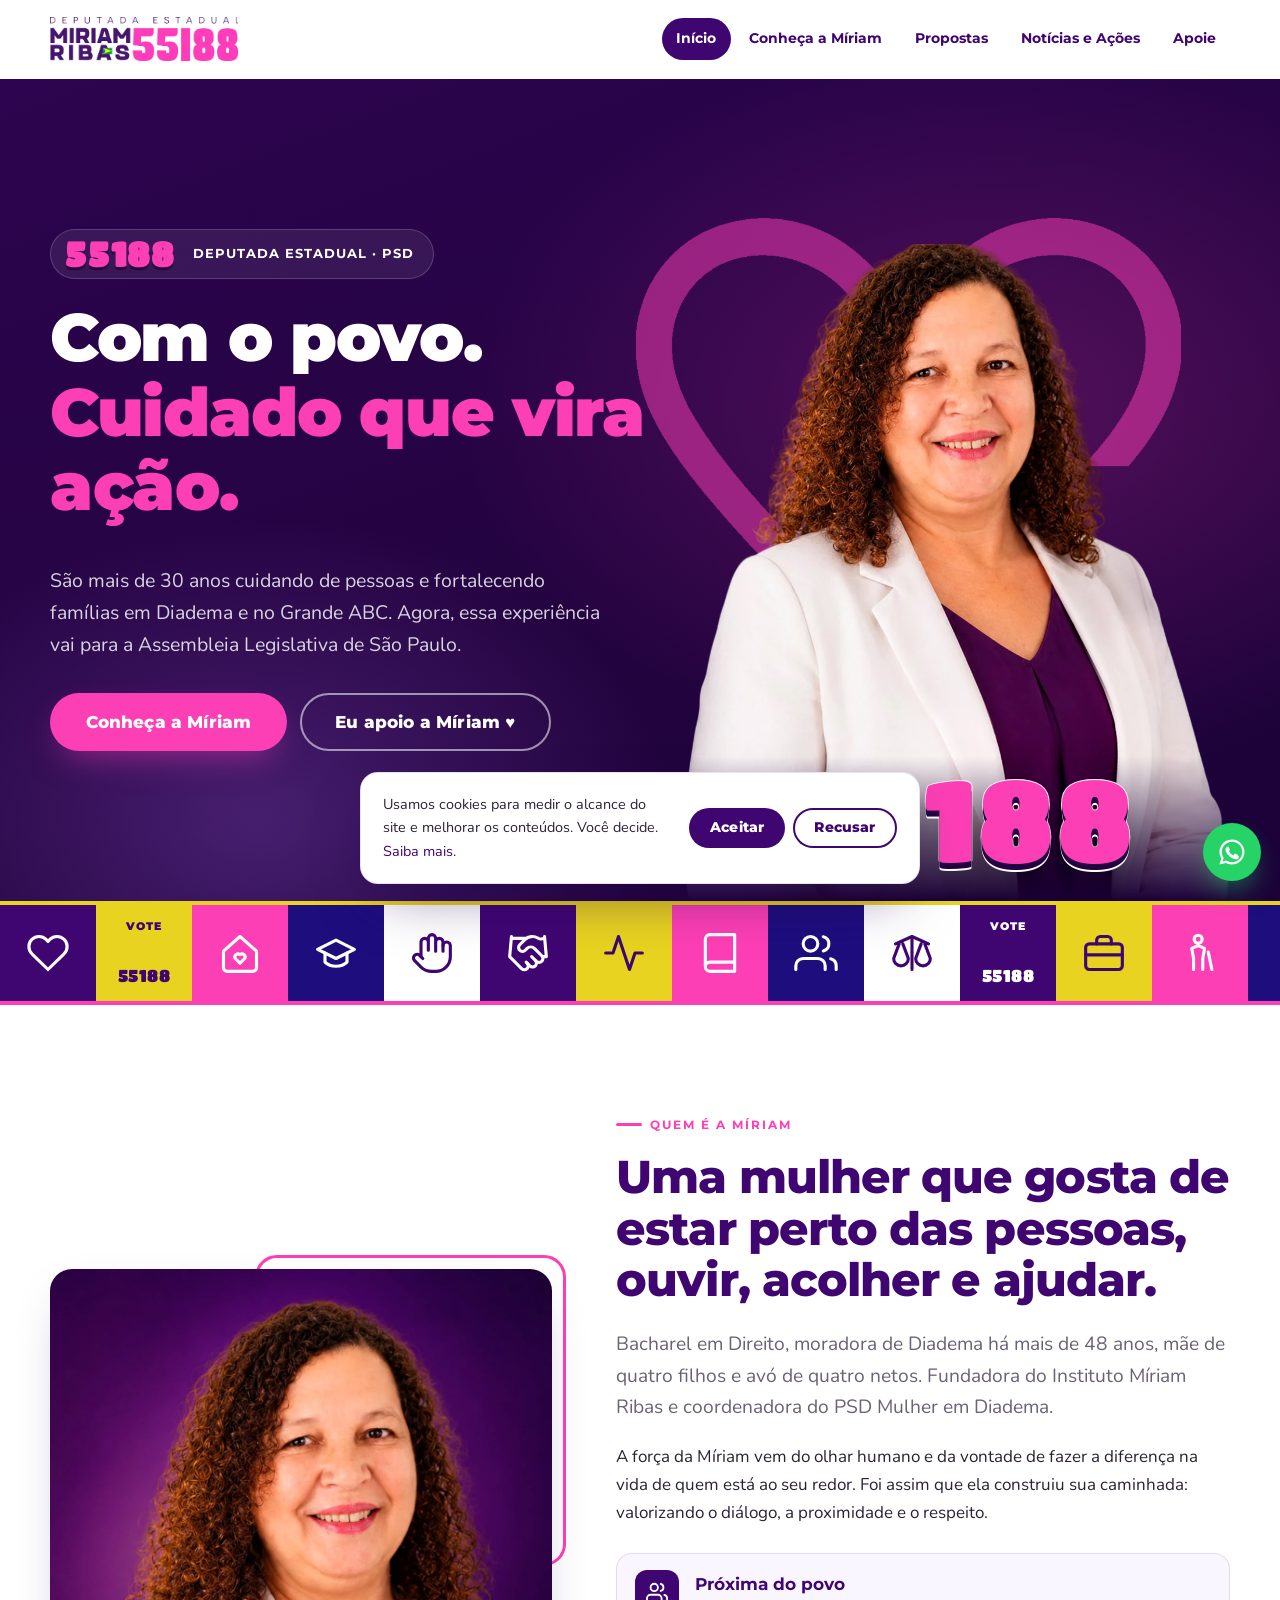
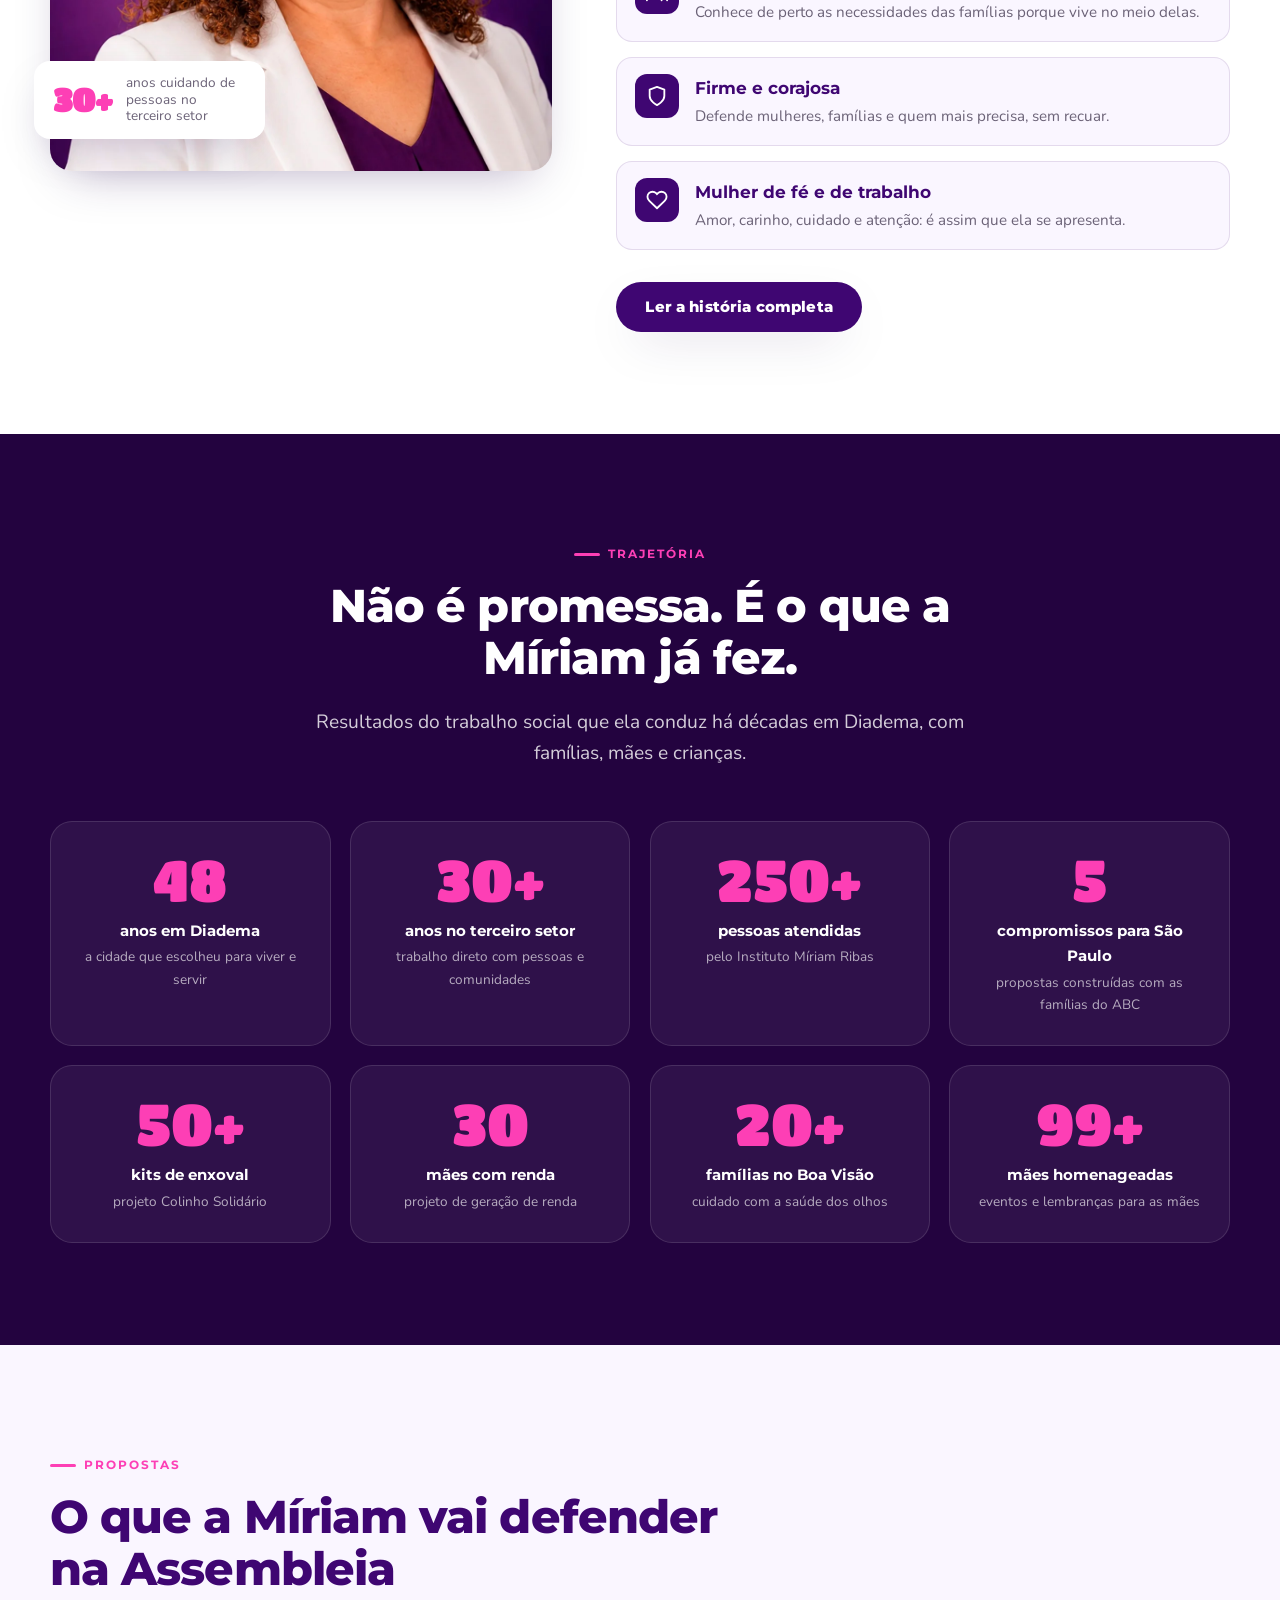
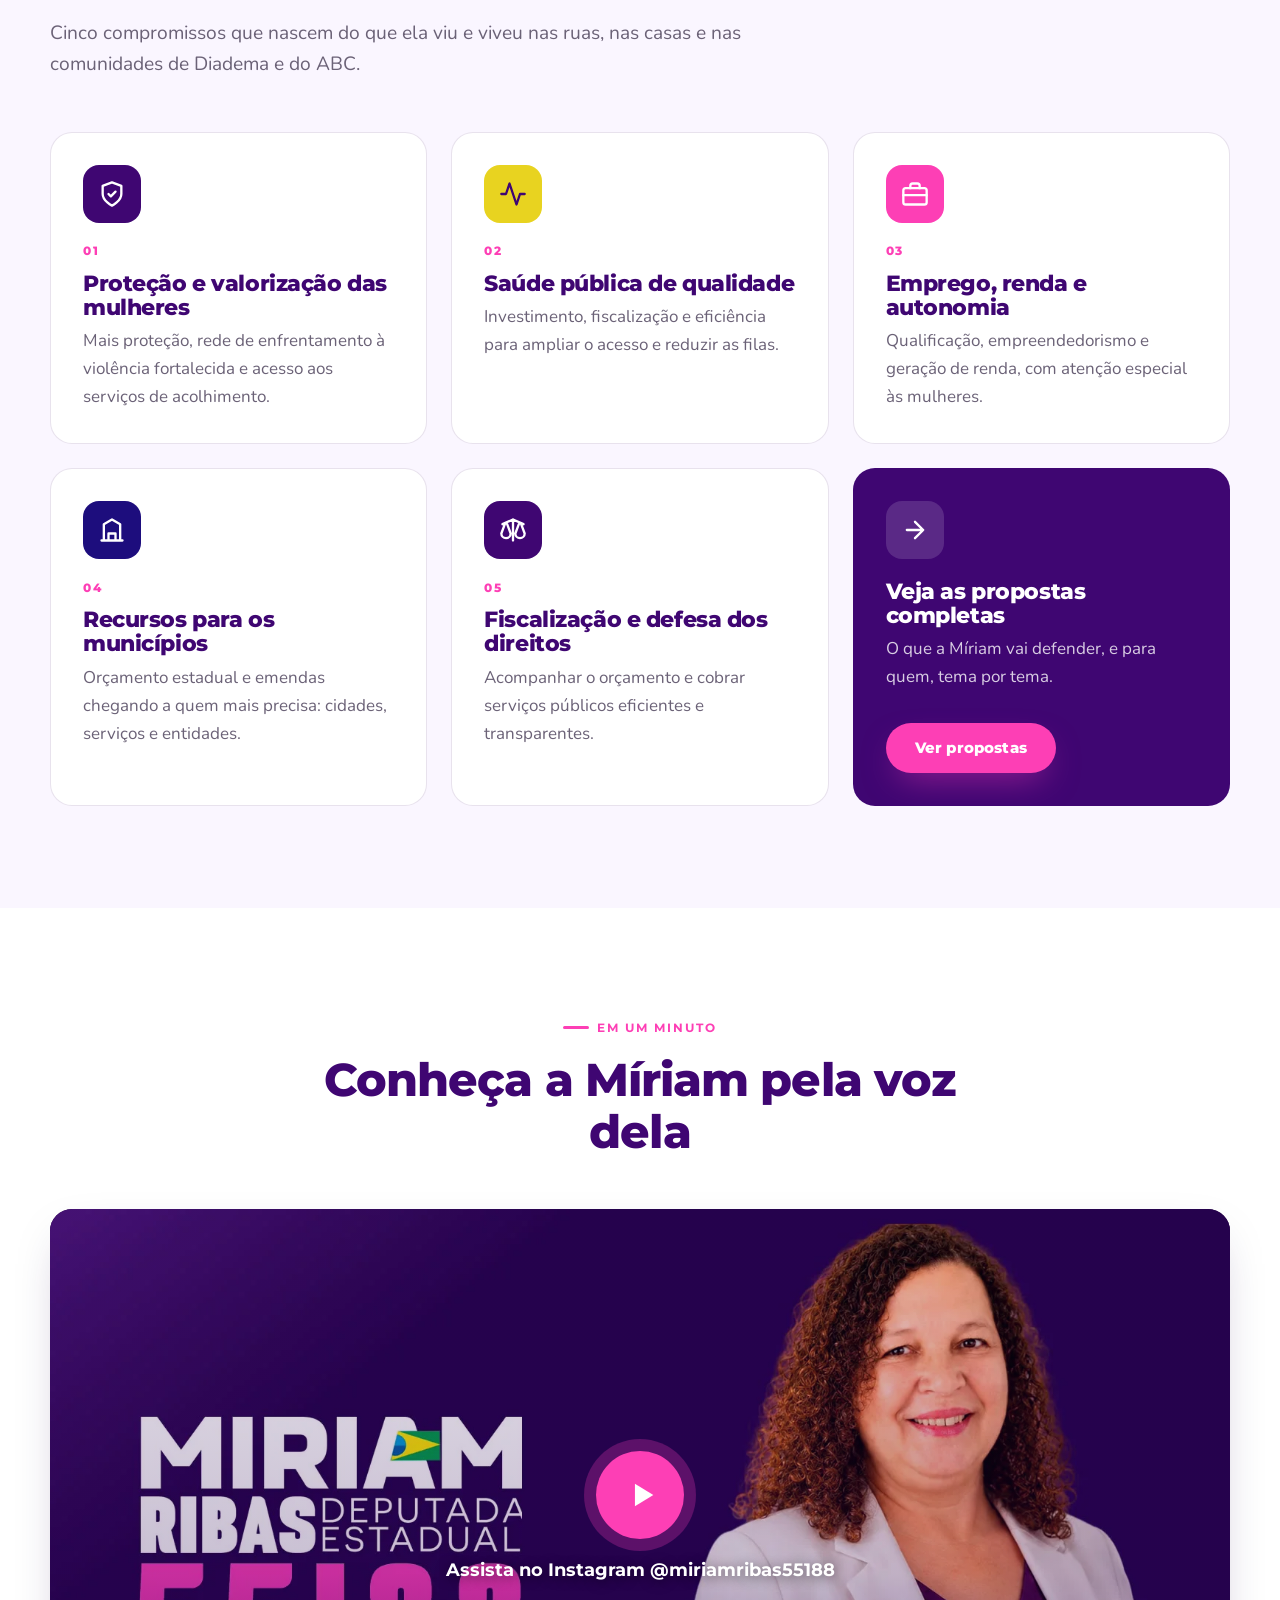
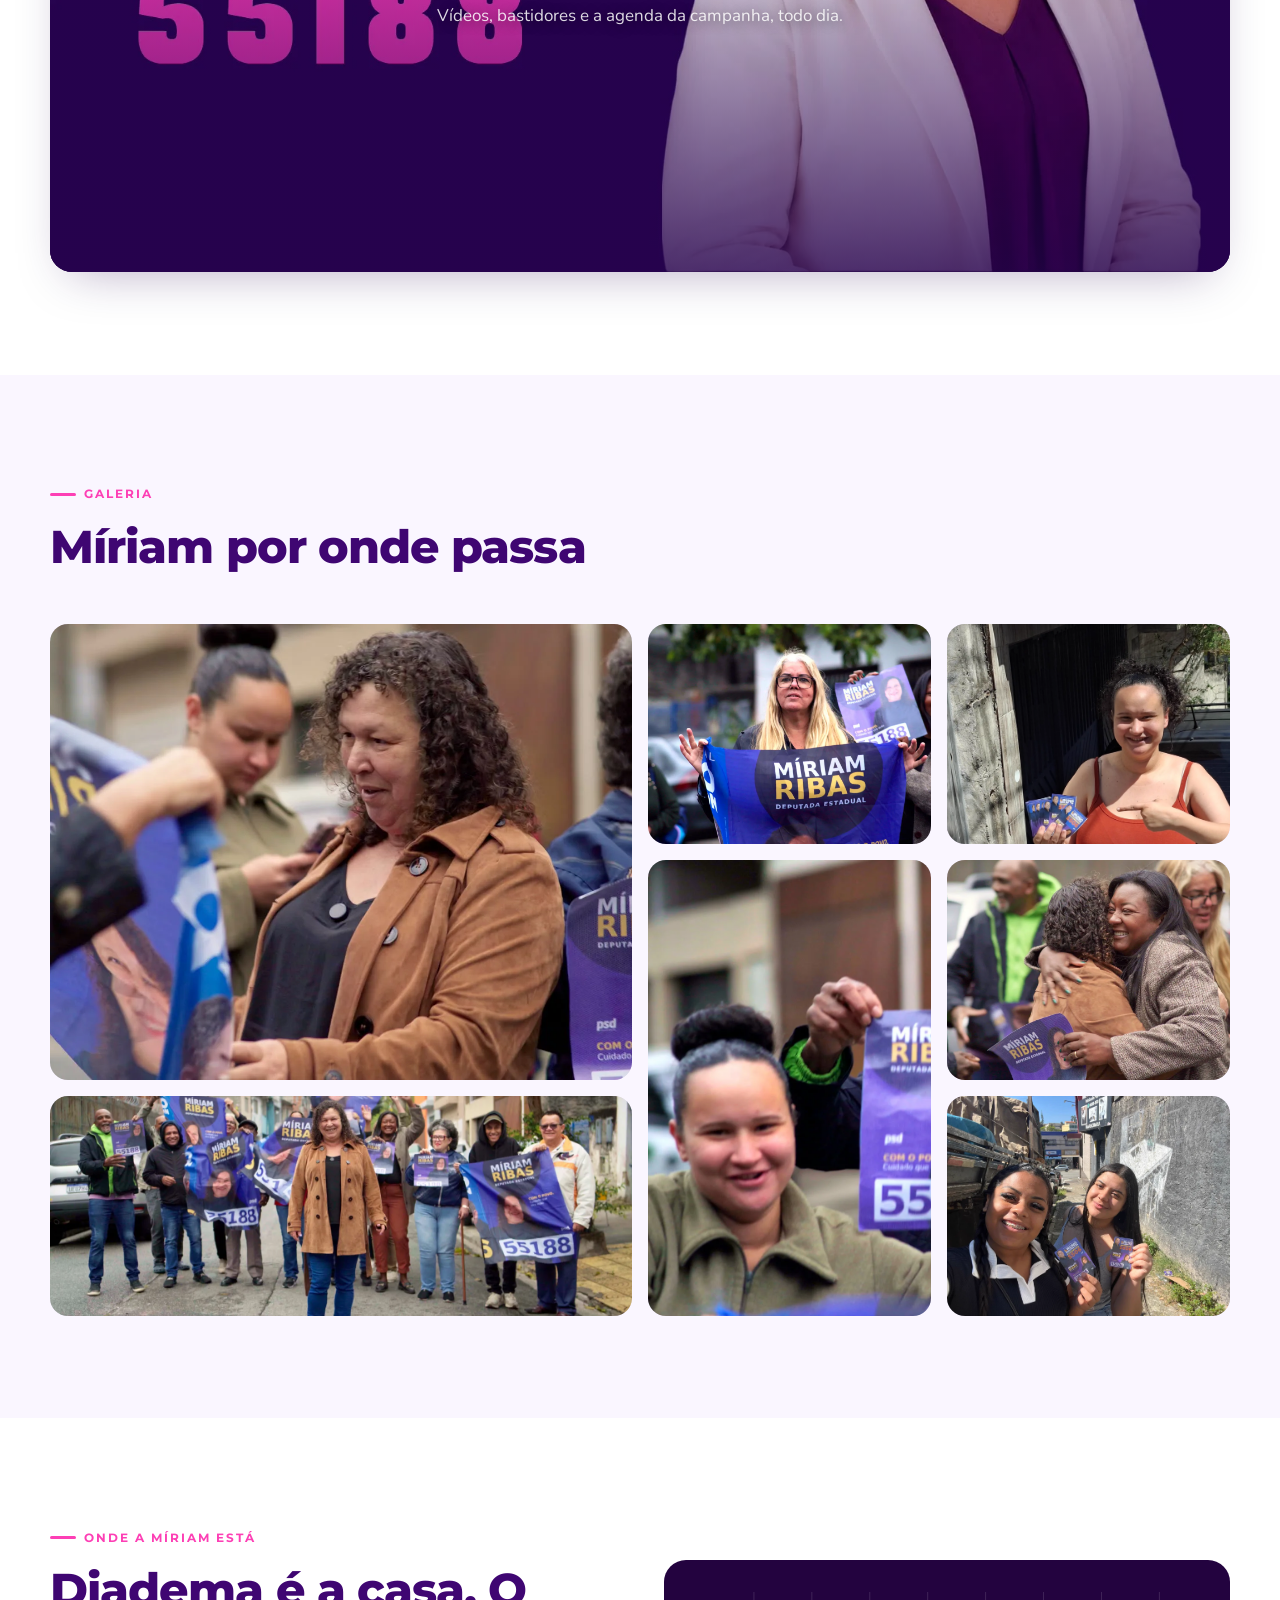
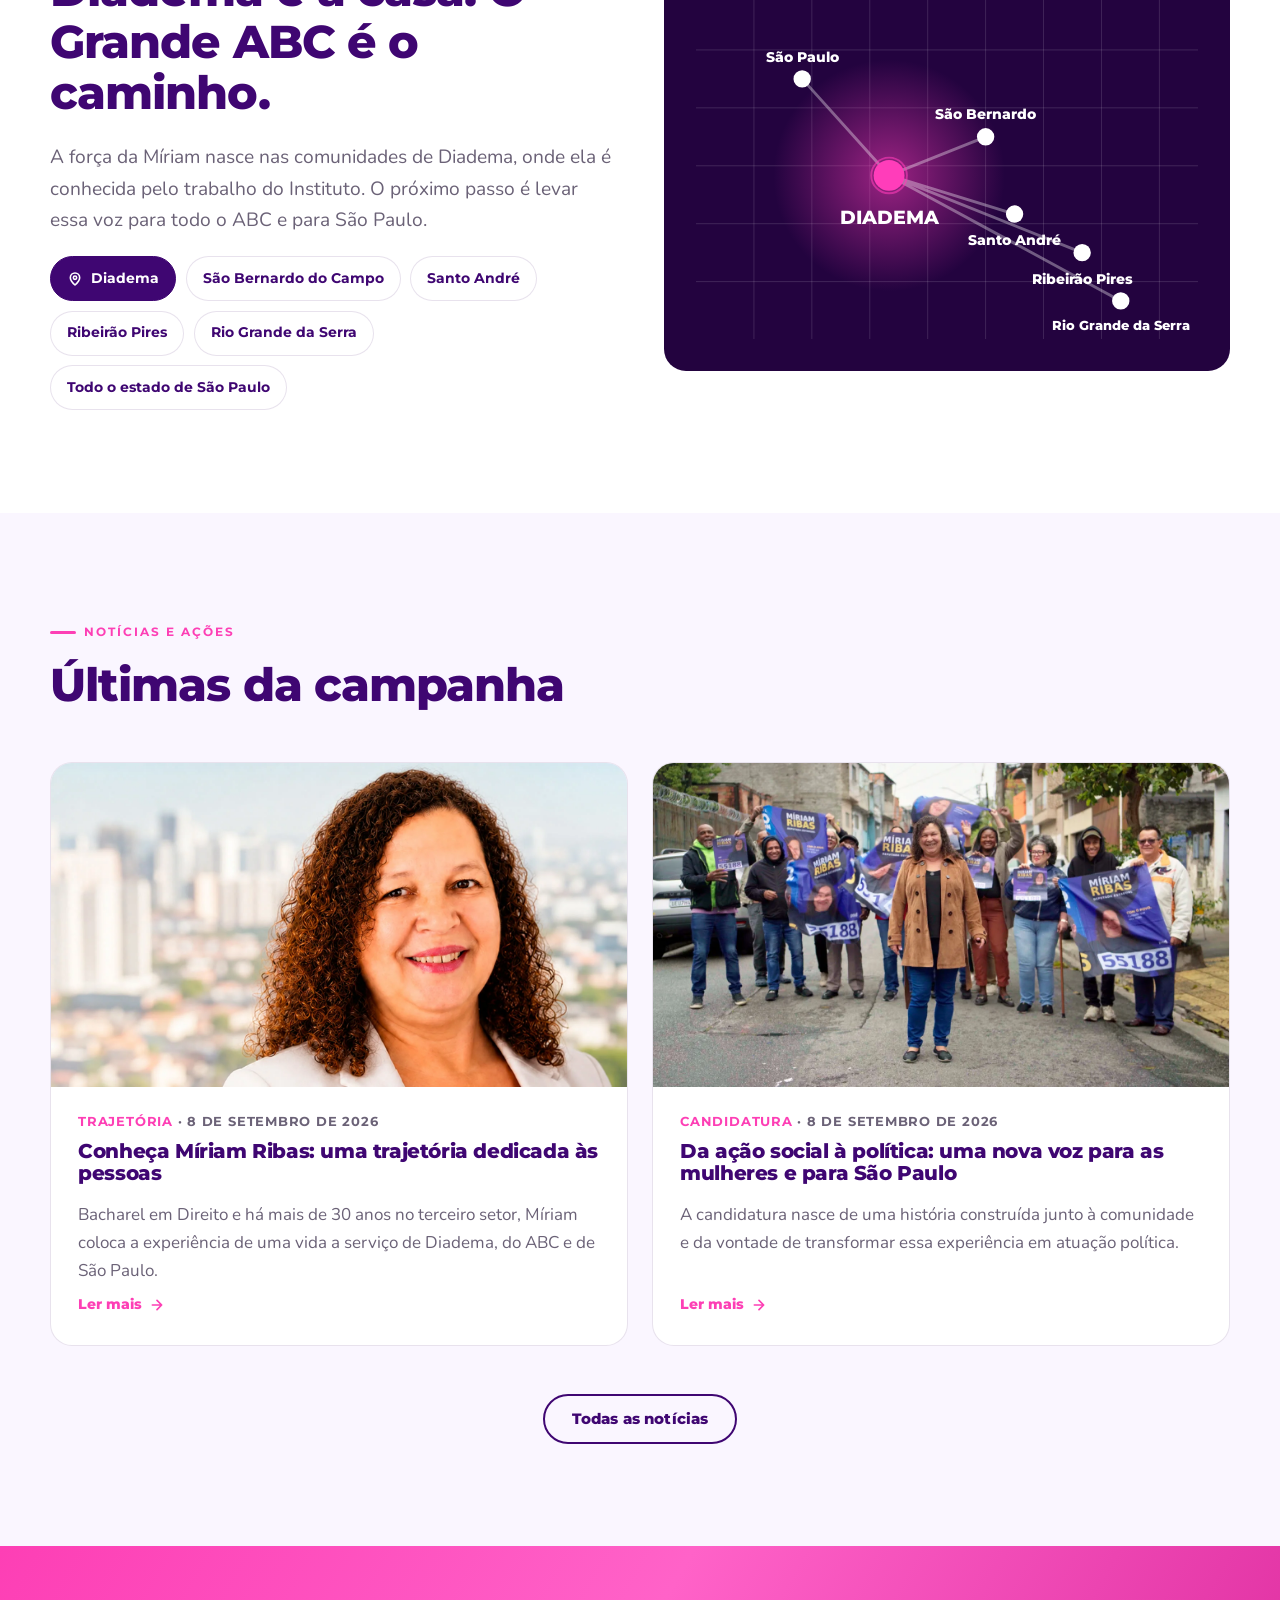
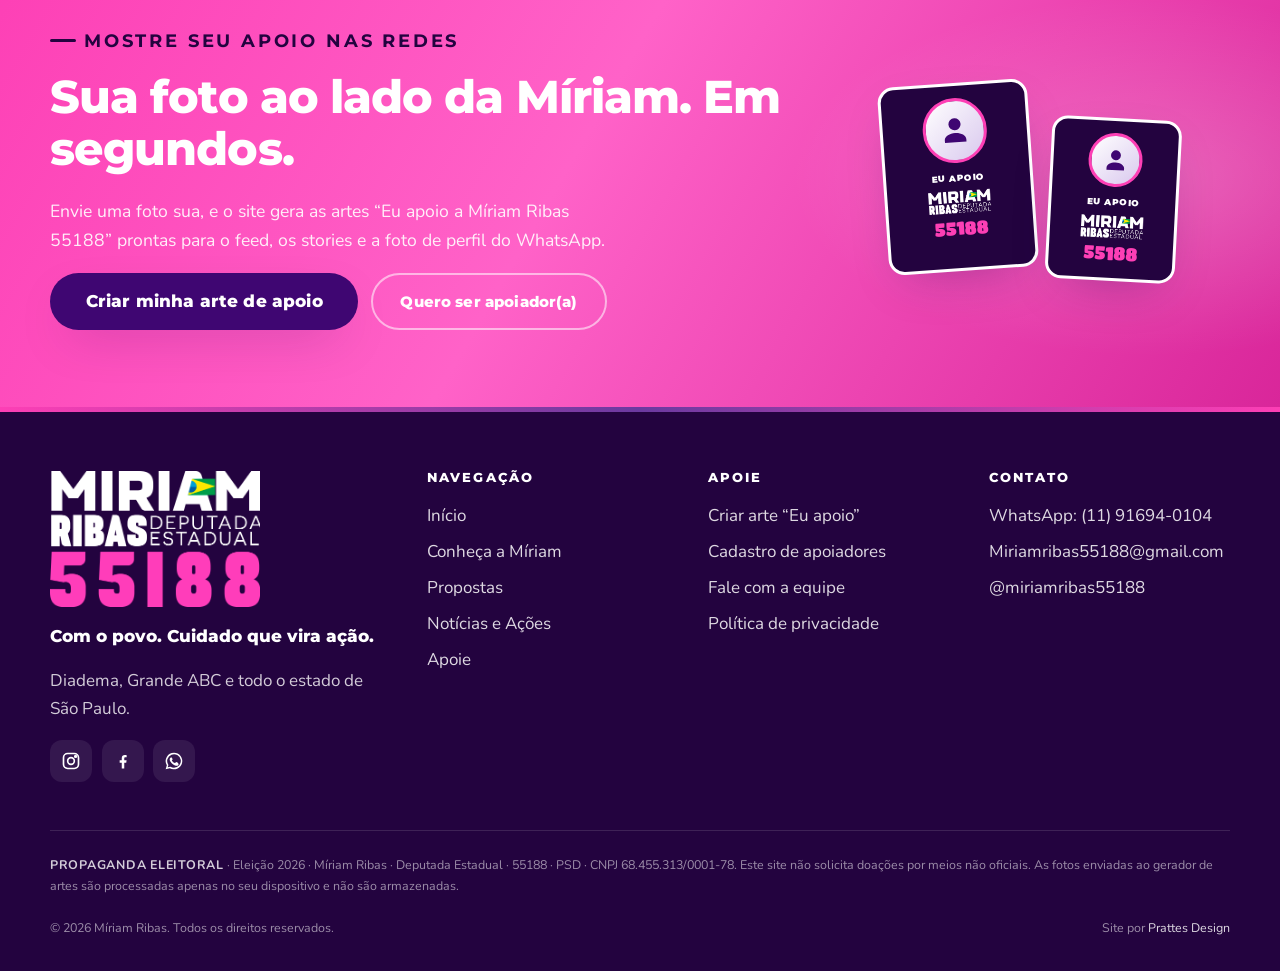
==== index.html @ 2d0d8c5a "Site aprovado: remove noindex e adiciona identificação legal nas artes "Eu apoio" - PRE_LANCAMENTO =" ====
<!DOCTYPE html>
<html lang="pt-BR">
<head>
  <meta charset="UTF-8">
  <meta name="viewport" content="width=device-width, initial-scale=1">
  <title>Míriam Ribas 55188 · Deputada Estadual · Com o povo. Cuidado que vira ação.</title>
  <meta name="description" content="Míriam Ribas, 55188, candidata a Deputada Estadual pelo PSD. Mais de 30 anos cuidando de pessoas e fortalecendo famílias em Diadema e no Grande ABC. Conheça a história, as propostas e participe.">
  <link rel="canonical" href="https://miriamribas.com.br/">
  <meta property="og:url" content="https://miriamribas.com.br/">
  <meta name="theme-color" content="#3F0672">
  <meta property="og:type" content="website">
  <meta property="og:title" content="Míriam Ribas 55188 · Deputada Estadual">
  <meta property="og:description" content="Com o povo. Cuidado que vira ação. Conheça a Míriam, as propostas e mostre seu apoio.">
  <meta property="og:image" content="https://miriamribas.com.br/assets/img/og-image.jpg">
  <meta property="og:image:width" content="1200">
  <meta property="og:image:height" content="630">
  <meta property="og:locale" content="pt_BR">
  <link rel="icon" href="assets/img/favicon.svg" type="image/svg+xml">
  <link rel="preconnect" href="https://fonts.googleapis.com">
  <link rel="preconnect" href="https://fonts.gstatic.com" crossorigin>
  <link href="https://fonts.googleapis.com/css2?family=Montserrat:wght@700;800;900&family=Nunito:wght@400;600;700&family=Titan+One&display=swap" rel="stylesheet">
  <link rel="stylesheet" href="assets/css/style.css">
</head>
<body data-page="inicio">
<!-- header:start (gerado a partir de partials/header.html · não edite aqui, edite o partial e rode: node tools/sync-partials.js) -->
<a class="sr-only" href="#conteudo">Ir para o conteúdo</a>
<header class="header">
  <div class="container header__inner">
    <a class="header__logo" href="index.html" aria-label="Míriam Ribas · Deputada Estadual · Início">
      <img src="assets/img/logo-horizontal.png" alt="Míriam Ribas · Deputada Estadual · 55188" width="1000" height="234">
    </a>
    <nav class="nav" id="menu" aria-label="Menu principal">
      <a href="index.html" data-nav="inicio">Início</a>
      <a href="conheca-a-miriam.html" data-nav="conheca">Conheça a Míriam</a>
      <a href="propostas.html" data-nav="propostas">Propostas</a>
      <a href="noticias.html" data-nav="noticias">Notícias e Ações</a>
      <a href="participe.html" data-nav="participe">Apoie</a>
    </nav>
    <button class="nav-toggle" type="button" aria-expanded="false" aria-controls="menu" aria-label="Abrir menu">
      <svg class="icon-menu" viewBox="0 0 24 24" fill="none" stroke="currentColor" stroke-width="2.4" stroke-linecap="round"><path d="M4 7h16M4 12h16M4 17h16"/></svg>
      <svg class="icon-close" viewBox="0 0 24 24" fill="none" stroke="currentColor" stroke-width="2.4" stroke-linecap="round"><path d="M6 6l12 12M18 6L6 18"/></svg>
    </button>
  </div>
</header>
<!-- header:end -->

<main id="conteudo">

  <!-- ===== HERO ===== -->
  <section class="hero" aria-label="Apresentação">
    <div class="container hero__inner">
      <div class="hero__text">
        <div class="hero__badge"><span class="num">55188</span> Deputada Estadual · PSD</div>
        <h1>Com o povo.<br><span class="destaque">Cuidado que vira ação.</span></h1>
        <p class="lead">São mais de 30 anos cuidando de pessoas e fortalecendo famílias em Diadema e no Grande ABC. Agora, essa experiência vai para a Assembleia Legislativa de São Paulo.</p>
        <div class="btn-group">
          <a href="conheca-a-miriam.html" class="btn btn--rosa btn--lg">Conheça a Míriam</a>
          <a href="participe.html#eu-apoio" class="btn btn--outline-branco btn--lg">Eu apoio a Míriam ♥</a>
        </div>
      </div>
      <div class="hero__visual">
        <img class="hero__heart" src="assets/img/coracao-rosa.png" alt="" width="900" height="791" aria-hidden="true">
        <div class="hero__photo">
          <picture>
            <source srcset="assets/img/miriam-recorte.webp" type="image/webp">
            <img src="assets/img/miriam-recorte.png" alt="Míriam Ribas sorrindo, de blazer branco" width="936" height="1128" fetchpriority="high">
          </picture>
        </div>
        <div class="hero__number" aria-hidden="true">55188</div>
      </div>
    </div>
    <div class="hero__scroll" aria-hidden="true">role<span></span></div>
  </section>

  <!-- faixa de blocos: elemento gráfico do manual de identidade -->
  <svg width="0" height="0" style="position:absolute" aria-hidden="true">
    <symbol id="i-coracao" viewBox="0 0 24 24"><path d="M20.8 4.6a5.5 5.5 0 0 0-7.8 0L12 5.7l-1-1.1a5.5 5.5 0 0 0-7.8 7.8l1 1L12 21l7.8-7.6 1-1a5.5 5.5 0 0 0 0-7.8z"/></symbol>
    <symbol id="i-familia" viewBox="0 0 24 24"><path d="M3 11l9-8 9 8v9a2 2 0 0 1-2 2H5a2 2 0 0 1-2-2z"/><path d="M12 17.5l-2.6-2.5a1.7 1.7 0 0 1 2.6-2.1 1.7 1.7 0 0 1 2.6 2.1z"/></symbol>
    <symbol id="i-educacao" viewBox="0 0 24 24"><path d="M22 10L12 5 2 10l10 5 10-5z"/><path d="M6 12v5c3 3 9 3 12 0v-5"/></symbol>
    <symbol id="i-mulheres" viewBox="0 0 24 24"><path d="M18 11V6a2 2 0 0 0-4 0v5M14 10V4a2 2 0 0 0-4 0v6M10 10.5V6a2 2 0 0 0-4 0v8"/><path d="M18 8a2 2 0 1 1 4 0v6a8 8 0 0 1-8 8h-2c-2.8 0-4.5-.86-5.99-2.34l-3.6-3.6a2 2 0 0 1 2.83-2.82L7 15"/></symbol>
    <symbol id="i-uniao" viewBox="0 0 24 24"><path d="m11 17 2 2a1 1 0 1 0 3-3"/><path d="m14 14 2.5 2.5a1 1 0 1 0 3-3l-3.88-3.88a3 3 0 0 0-4.24 0l-.88.88a1 1 0 1 1-3-3l2.81-2.81a5.79 5.79 0 0 1 7.06-.87l.47.28a2 2 0 0 0 1.42.25L21 4"/><path d="m21 3 1 11h-2"/><path d="M3 3 2 14l6.5 6.5a1 1 0 1 0 3-3"/><path d="M3 4h8"/></symbol>
    <symbol id="i-livro" viewBox="0 0 24 24"><path d="M4 19.5A2.5 2.5 0 0 1 6.5 17H20M4 19.5A2.5 2.5 0 0 0 6.5 22H20V2H6.5A2.5 2.5 0 0 0 4 4.5v15z"/></symbol>
    <symbol id="i-pessoas" viewBox="0 0 24 24"><path d="M17 21v-2a4 4 0 0 0-4-4H5a4 4 0 0 0-4 4v2"/><circle cx="9" cy="7" r="4"/><path d="M23 21v-2a4 4 0 0 0-3-3.87M16 3.13a4 4 0 0 1 0 7.75"/></symbol>
    <symbol id="i-justica" viewBox="0 0 24 24"><path d="M12 3v18M3 7l9-4 9 4M5 7l-3 8a4 4 0 0 0 8 0L7 7M17 7l-3 8a4 4 0 0 0 8 0l-3-8"/></symbol>
    <symbol id="i-saude" viewBox="0 0 24 24"><path d="M22 12h-4l-3 9L9 3l-3 9H2"/></symbol>
    <symbol id="i-renda" viewBox="0 0 24 24"><rect x="2" y="7" width="20" height="14" rx="2"/><path d="M16 7V5a2 2 0 0 0-2-2h-4a2 2 0 0 0-2 2v2M2 13h20"/></symbol>
    <symbol id="i-idoso" viewBox="0 0 24 24"><circle cx="11" cy="4.5" r="2.2"/><path d="M8.5 21v-6l-1-5.5 3.5-1.5 3.5 1.5-1 5.5v6M16.5 11.5l2 9.5"/></symbol>
    <symbol id="i-local" viewBox="0 0 24 24"><path d="M12 21s7-6.2 7-11a7 7 0 0 0-14 0c0 4.8 7 11 7 11z"/><circle cx="12" cy="10" r="2.5"/></symbol>
  </svg>
  <div class="tiles" aria-hidden="true">
    <div class="tiles__track">
      <div class="tile tile--roxo"><svg><use href="#i-coracao"/></svg></div>
      <div class="tile tile--amarelo tile--vote"><small>VOTE</small>55188</div>
      <div class="tile tile--rosa"><svg><use href="#i-familia"/></svg></div>
      <div class="tile tile--azul"><svg><use href="#i-educacao"/></svg></div>
      <div class="tile tile--branco"><svg><use href="#i-mulheres"/></svg></div>
      <div class="tile tile--roxo"><svg><use href="#i-uniao"/></svg></div>
      <div class="tile tile--amarelo"><svg><use href="#i-saude"/></svg></div>
      <div class="tile tile--rosa"><svg><use href="#i-livro"/></svg></div>
      <div class="tile tile--azul"><svg><use href="#i-pessoas"/></svg></div>
      <div class="tile tile--branco"><svg><use href="#i-justica"/></svg></div>
      <div class="tile tile--roxo tile--vote"><small>VOTE</small>55188</div>
      <div class="tile tile--amarelo"><svg><use href="#i-renda"/></svg></div>
      <div class="tile tile--rosa"><svg><use href="#i-idoso"/></svg></div>
      <div class="tile tile--azul"><svg><use href="#i-local"/></svg></div>
      <div class="tile tile--branco"><svg><use href="#i-coracao"/></svg></div>
      <div class="tile tile--roxo"><svg><use href="#i-coracao"/></svg></div>
      <div class="tile tile--amarelo tile--vote"><small>VOTE</small>55188</div>
      <div class="tile tile--rosa"><svg><use href="#i-familia"/></svg></div>
      <div class="tile tile--azul"><svg><use href="#i-educacao"/></svg></div>
      <div class="tile tile--branco"><svg><use href="#i-mulheres"/></svg></div>
      <div class="tile tile--roxo"><svg><use href="#i-uniao"/></svg></div>
      <div class="tile tile--amarelo"><svg><use href="#i-saude"/></svg></div>
      <div class="tile tile--rosa"><svg><use href="#i-livro"/></svg></div>
      <div class="tile tile--azul"><svg><use href="#i-pessoas"/></svg></div>
      <div class="tile tile--branco"><svg><use href="#i-justica"/></svg></div>
      <div class="tile tile--roxo tile--vote"><small>VOTE</small>55188</div>
      <div class="tile tile--amarelo"><svg><use href="#i-renda"/></svg></div>
      <div class="tile tile--rosa"><svg><use href="#i-idoso"/></svg></div>
      <div class="tile tile--azul"><svg><use href="#i-local"/></svg></div>
      <div class="tile tile--branco"><svg><use href="#i-coracao"/></svg></div>
    </div>
  </div>

  <!-- ===== QUEM É ===== -->
  <section class="section" id="quem-e">
    <div class="container sobre">
      <div class="sobre__foto reveal">
        <picture>
          <source srcset="assets/img/retrato-quadrado.webp" type="image/webp">
          <img src="assets/img/retrato-quadrado.jpg" alt="Retrato de Míriam Ribas" width="1080" height="1080" loading="lazy">
        </picture>
        <div class="sobre__selo"><strong>30+</strong><span>anos cuidando de pessoas no terceiro setor</span></div>
      </div>
      <div class="reveal" data-delay="1">
        <p class="eyebrow">Quem é a Míriam</p>
        <h2>Uma mulher que gosta de estar perto das pessoas, ouvir, acolher e ajudar.</h2>
        <p class="lead">Bacharel em Direito, moradora de Diadema há mais de 48 anos, mãe de quatro filhos e avó de quatro netos. Fundadora do Instituto Míriam Ribas e coordenadora do PSD Mulher em Diadema.</p>
        <p>A força da Míriam vem do olhar humano e da vontade de fazer a diferença na vida de quem está ao seu redor. Foi assim que ela construiu sua caminhada: valorizando o diálogo, a proximidade e o respeito.</p>
        <div class="pilares">
          <div class="pilar">
            <div class="pilar__icon"><svg viewBox="0 0 24 24" fill="none" stroke="currentColor" stroke-width="2" stroke-linecap="round" stroke-linejoin="round"><path d="M17 21v-2a4 4 0 0 0-4-4H5a4 4 0 0 0-4 4v2"/><circle cx="9" cy="7" r="4"/><path d="M23 21v-2a4 4 0 0 0-3-3.87M16 3.13a4 4 0 0 1 0 7.75"/></svg></div>
            <div><strong>Próxima do povo</strong><p>Conhece de perto as necessidades das famílias porque vive no meio delas.</p></div>
          </div>
          <div class="pilar">
            <div class="pilar__icon"><svg viewBox="0 0 24 24" fill="none" stroke="currentColor" stroke-width="2" stroke-linecap="round" stroke-linejoin="round"><path d="M12 22s8-4 8-10V5l-8-3-8 3v7c0 6 8 10 8 10z"/></svg></div>
            <div><strong>Firme e corajosa</strong><p>Defende mulheres, famílias e quem mais precisa, sem recuar.</p></div>
          </div>
          <div class="pilar">
            <div class="pilar__icon"><svg viewBox="0 0 24 24" fill="none" stroke="currentColor" stroke-width="2" stroke-linecap="round" stroke-linejoin="round"><path d="M20.8 4.6a5.5 5.5 0 0 0-7.8 0L12 5.7l-1-1.1a5.5 5.5 0 0 0-7.8 7.8l1 1L12 21l7.8-7.6 1-1a5.5 5.5 0 0 0 0-7.8z"/></svg></div>
            <div><strong>Mulher de fé e de trabalho</strong><p>Amor, carinho, cuidado e atenção: é assim que ela se apresenta.</p></div>
          </div>
        </div>
        <div class="btn-group mt-2">
          <a href="conheca-a-miriam.html" class="btn btn--roxo">Ler a história completa</a>
        </div>
      </div>
    </div>
  </section>

  <!-- ===== NÚMEROS ===== -->
  <section class="section section--roxo" id="trajetoria">
    <div class="container">
      <div class="section-head center reveal">
        <p class="eyebrow">Trajetória</p>
        <h2>Não é promessa. É o que a Míriam já fez.</h2>
        <p class="lead">Resultados do trabalho social que ela conduz há décadas em Diadema, com famílias, mães e crianças.</p>
      </div>
      <div class="numeros">
        <div class="numero reveal"><div class="numero__valor"><span data-count="48" data-suffix="">0</span></div><div class="numero__label">anos em Diadema</div><div class="numero__desc">a cidade que escolheu para viver e servir</div></div>
        <div class="numero reveal" data-delay="1"><div class="numero__valor"><span data-count="30" data-suffix="+">0</span></div><div class="numero__label">anos no terceiro setor</div><div class="numero__desc">trabalho direto com pessoas e comunidades</div></div>
        <div class="numero reveal" data-delay="2"><div class="numero__valor"><span data-count="250" data-suffix="+">0</span></div><div class="numero__label">pessoas atendidas</div><div class="numero__desc">pelo Instituto Míriam Ribas</div></div>
        <div class="numero reveal" data-delay="3"><div class="numero__valor"><span data-count="5" data-suffix="">0</span></div><div class="numero__label">compromissos para São Paulo</div><div class="numero__desc">propostas construídas com as famílias do ABC</div></div>
        <div class="numero reveal"><div class="numero__valor"><span data-count="50" data-suffix="+">0</span></div><div class="numero__label">kits de enxoval</div><div class="numero__desc">projeto Colinho Solidário</div></div>
        <div class="numero reveal" data-delay="1"><div class="numero__valor"><span data-count="30" data-suffix="">0</span></div><div class="numero__label">mães com renda</div><div class="numero__desc">projeto de geração de renda</div></div>
        <div class="numero reveal" data-delay="2"><div class="numero__valor"><span data-count="20" data-suffix="+">0</span></div><div class="numero__label">famílias no Boa Visão</div><div class="numero__desc">cuidado com a saúde dos olhos</div></div>
        <div class="numero reveal" data-delay="3"><div class="numero__valor"><span data-count="100" data-suffix="+">0</span></div><div class="numero__label">mães homenageadas</div><div class="numero__desc">eventos e lembranças para as mães</div></div>
      </div>
    </div>
  </section>

  <!-- ===== PROPOSTAS ===== -->
  <section class="section section--creme" id="propostas">
    <div class="container">
      <div class="section-head reveal">
        <p class="eyebrow">Propostas</p>
        <h2>O que a Míriam vai defender na Assembleia</h2>
        <p class="lead">Cinco compromissos que nascem do que ela viu e viveu nas ruas, nas casas e nas comunidades de Diadema e do ABC.</p>
      </div>
      <div class="grid grid--3">
        <a href="propostas.html#mulheres" class="card bandeira reveal">
          <div class="card__icon"><svg viewBox="0 0 24 24" fill="none" stroke="currentColor" stroke-width="2" stroke-linecap="round" stroke-linejoin="round"><path d="M12 22s8-4 8-10V5l-8-3-8 3v7c0 6 8 10 8 10z"/><path d="M9 12l2 2 4-4"/></svg></div>
          <span class="bandeira__tag">01</span>
          <h3>Proteção e valorização das mulheres</h3>
          <p>Mais proteção, rede de enfrentamento à violência fortalecida e acesso aos serviços de acolhimento.</p>
        </a>
        <a href="propostas.html#saude" class="card bandeira reveal" data-delay="1">
          <div class="card__icon"><svg viewBox="0 0 24 24" fill="none" stroke="currentColor" stroke-width="2" stroke-linecap="round" stroke-linejoin="round"><path d="M22 12h-4l-3 9L9 3l-3 9H2"/></svg></div>
          <span class="bandeira__tag">02</span>
          <h3>Saúde pública de qualidade</h3>
          <p>Investimento, fiscalização e eficiência para ampliar o acesso e reduzir as filas.</p>
        </a>
        <a href="propostas.html#renda" class="card bandeira reveal" data-delay="2">
          <div class="card__icon"><svg viewBox="0 0 24 24" fill="none" stroke="currentColor" stroke-width="2" stroke-linecap="round" stroke-linejoin="round"><rect x="2" y="7" width="20" height="14" rx="2"/><path d="M16 7V5a2 2 0 0 0-2-2h-4a2 2 0 0 0-2 2v2M2 13h20"/></svg></div>
          <span class="bandeira__tag">03</span>
          <h3>Emprego, renda e autonomia</h3>
          <p>Qualificação, empreendedorismo e geração de renda, com atenção especial às mulheres.</p>
        </a>
        <a href="propostas.html#municipios" class="card bandeira reveal" data-delay="3">
          <div class="card__icon"><svg viewBox="0 0 24 24" fill="none" stroke="currentColor" stroke-width="2" stroke-linecap="round" stroke-linejoin="round"><path d="M3 21h18M5 21V7l7-4 7 4v14M9 21v-6h6v6"/></svg></div>
          <span class="bandeira__tag">04</span>
          <h3>Recursos para os municípios</h3>
          <p>Orçamento estadual e emendas chegando a quem mais precisa: cidades, serviços e entidades.</p>
        </a>
        <a href="propostas.html#fiscalizacao" class="card bandeira reveal" data-delay="4">
          <div class="card__icon"><svg viewBox="0 0 24 24" fill="none" stroke="currentColor" stroke-width="2" stroke-linecap="round" stroke-linejoin="round"><path d="M12 3v18M3 7l9-4 9 4M5 7l-3 8a4 4 0 0 0 8 0L7 7M17 7l-3 8a4 4 0 0 0 8 0l-3-8"/></svg></div>
          <span class="bandeira__tag">05</span>
          <h3>Fiscalização e defesa dos direitos</h3>
          <p>Acompanhar o orçamento e cobrar serviços públicos eficientes e transparentes.</p>
        </a>
        <div class="card card--roxo reveal" data-delay="4">
          <div class="card__icon"><svg viewBox="0 0 24 24" fill="none" stroke="currentColor" stroke-width="2" stroke-linecap="round" stroke-linejoin="round"><path d="M5 12h14M12 5l7 7-7 7"/></svg></div>
          <h3>Veja as propostas completas</h3>
          <p>O que a Míriam vai defender, e para quem, tema por tema.</p>
          <div class="btn-group mt-2"><a href="propostas.html" class="btn btn--rosa">Ver propostas</a></div>
        </div>
      </div>
    </div>
  </section>

  <!-- ===== VÍDEO ===== -->
  <section class="section" id="video">
    <div class="container">
      <div class="section-head center reveal">
        <p class="eyebrow">Em um minuto</p>
        <h2>Conheça a Míriam pela voz dela</h2>
      </div>
      <div class="video-wrap reveal" data-video>
        <picture>
          <source media="(max-width: 600px)" srcset="assets/img/poster-video-m.webp" type="image/webp">
          <source media="(max-width: 600px)" srcset="assets/img/poster-video-m.jpg">
          <source srcset="assets/img/poster-video.webp" type="image/webp">
          <img class="video-wrap__poster" src="assets/img/poster-video.jpg" alt="" width="1600" height="900" loading="lazy">
        </picture>
        <a class="video-wrap__cta" data-instagram href="#">
          <div class="play"><svg viewBox="0 0 24 24" fill="currentColor"><path d="M7 4v16l13-8z"/></svg></div>
          <strong>Assista no Instagram @miriamribas55188</strong>
          <span>Vídeos, bastidores e a agenda da campanha, todo dia.</span>
        </a>
      </div>
    </div>
  </section>

  <!-- ===== GALERIA ===== -->
  <section class="section section--creme" id="galeria">
    <div class="container">
      <div class="section-head reveal">
        <p class="eyebrow">Galeria</p>
        <h2>Míriam por onde passa</h2>
      </div>
      <div class="galeria reveal">
        <a href="assets/img/miriam-rua-04.jpg" data-lightbox data-alt="Míriam Ribas com apoiadoras e a bandeira da campanha"><img src="assets/img/miriam-rua-04.webp" alt="Míriam Ribas com apoiadoras e a bandeira da campanha" loading="lazy" style="object-position:center 35%"></a>
        <a href="assets/img/miriam-rua-05.jpg" data-lightbox data-alt="Apoiadora segura a bandeira Míriam Ribas Deputada Estadual"><img src="assets/img/miriam-rua-05.webp" alt="Apoiadora segura a bandeira Míriam Ribas" loading="lazy"></a>
        <a href="assets/img/rua-02.jpg" data-lightbox data-alt="Apoiadora mostra o material da campanha"><img src="assets/img/rua-02.webp" alt="Apoiadora aponta para o material da campanha" loading="lazy"></a>
        <a href="assets/img/miriam-rua-07.jpg" data-lightbox data-alt="Apoiadora com o cartaz Míriam Ribas 55188"><img src="assets/img/miriam-rua-07.webp" alt="Apoiadora com o cartaz Míriam Ribas 55188" loading="lazy"></a>
        <a href="assets/img/miriam-rua-06.jpg" data-lightbox data-alt="Míriam Ribas abraça apoiadora nas ruas de Diadema"><img src="assets/img/miriam-rua-06.webp" alt="Míriam Ribas abraça apoiadora nas ruas de Diadema" loading="lazy"></a>
        <a href="assets/img/miriam-rua-03.jpg" data-lightbox data-alt="Míriam Ribas e apoiadores nas ruas de Diadema"><img src="assets/img/miriam-rua-03.webp" alt="Míriam Ribas e apoiadores nas ruas de Diadema" loading="lazy" style="object-position:center 45%"></a>
        <a href="assets/img/rua-03.jpg" data-lightbox data-alt="Apoiadoras com o material da campanha em Diadema"><img src="assets/img/rua-03.webp" alt="Duas apoiadoras sorrindo com o material da campanha" loading="lazy" style="object-position:center 42%"></a>
      </div>
    </div>
  </section>

  <!-- ===== TERRITÓRIOS ===== -->
  <section class="section" id="territorios">
    <div class="container territorios">
      <div class="reveal">
        <p class="eyebrow">Onde a Míriam está</p>
        <h2>Diadema é a casa. O Grande ABC é o caminho.</h2>
        <p class="lead">A força da Míriam nasce nas comunidades de Diadema, onde ela é conhecida pelo trabalho do Instituto. O próximo passo é levar essa voz para todo o ABC e para São Paulo.</p>
        <div class="chips">
          <span class="chip chip--principal"><svg viewBox="0 0 24 24" fill="none" stroke="currentColor" stroke-width="2.4" stroke-linecap="round" stroke-linejoin="round"><path d="M12 21s7-6.2 7-11a7 7 0 0 0-14 0c0 4.8 7 11 7 11z"/><circle cx="12" cy="10" r="2.5"/></svg>Diadema</span>
          <span class="chip">São Bernardo do Campo</span>
          <span class="chip">Santo André</span>
          <span class="chip">Ribeirão Pires</span>
          <span class="chip">Rio Grande da Serra</span>
          <span class="chip">Todo o estado de São Paulo</span>
        </div>
      </div>
      <div class="mapa-abc reveal" data-delay="1" aria-hidden="true">
        <svg viewBox="0 0 520 360" fill="none">
          <defs><radialGradient id="glow" cx=".5" cy=".5" r=".5"><stop offset="0" stop-color="#FF3DBA" stop-opacity=".55"/><stop offset="1" stop-color="#FF3DBA" stop-opacity="0"/></radialGradient></defs>
          <g stroke="rgba(255,255,255,.14)" stroke-width="1"><path d="M0 60H520M0 120H520M0 180H520M0 240H520M0 300H520M60 0V360M120 0V360M180 0V360M240 0V360M300 0V360M360 0V360M420 0V360M480 0V360"/></g>
          <circle cx="200" cy="190" r="120" fill="url(#glow)"/>
          <g stroke="rgba(255,255,255,.35)" stroke-width="3" stroke-linecap="round"><path d="M200 190L300 150M200 190L330 230M200 190L400 270M200 190L440 320M200 190L110 90"/></g>
          <g font-family="Montserrat, Arial, sans-serif" font-weight="800" fill="#fff" font-size="15">
            <circle cx="200" cy="190" r="16" fill="#FF3DBA"/><circle cx="200" cy="190" r="26" fill="none" stroke="#FF3DBA" stroke-width="2" opacity=".5"><animate attributeName="r" values="18;40" dur="2.4s" repeatCount="indefinite"/><animate attributeName="opacity" values=".6;0" dur="2.4s" repeatCount="indefinite"/></circle>
            <text x="200" y="240" text-anchor="middle" font-size="20">DIADEMA</text>
            <circle cx="300" cy="150" r="9" fill="#fff"/><text x="300" y="132" text-anchor="middle">São Bernardo</text>
            <circle cx="330" cy="230" r="9" fill="#fff"/><text x="330" y="262" text-anchor="middle">Santo André</text>
            <circle cx="400" cy="270" r="9" fill="#fff"/><text x="400" y="302" text-anchor="middle">Ribeirão Pires</text>
            <circle cx="440" cy="320" r="9" fill="#fff"/><text x="440" y="350" text-anchor="middle" font-size="13">Rio Grande da Serra</text>
            <circle cx="110" cy="90" r="9" fill="#fff"/><text x="110" y="72" text-anchor="middle">São Paulo</text>
          </g>
        </svg>
      </div>
    </div>
  </section>

  <!-- ===== NOTÍCIAS ===== -->
  <section class="section section--creme" id="noticias">
    <div class="container">
      <div class="section-head reveal">
        <p class="eyebrow">Notícias e Ações</p>
        <h2>Últimas da campanha</h2>
      </div>
      <div class="grid grid--2">
        <article class="card post-card reveal">
          <a class="post-card__img" href="noticias/conheca-miriam-ribas.html" tabindex="-1" aria-hidden="true"><img src="assets/img/capa-cidade.webp" alt="" width="1600" height="900" loading="lazy"></a>
          <div class="post-card__body">
            <div class="post-card__meta"><b>Trajetória</b> · 8 de setembro de 2026</div>
            <h3><a href="noticias/conheca-miriam-ribas.html">Conheça Míriam Ribas: uma trajetória dedicada às pessoas</a></h3>
            <p>Bacharel em Direito e há mais de 30 anos no terceiro setor, Míriam coloca a experiência de uma vida a serviço de Diadema, do ABC e de São Paulo.</p>
            <a class="mais" href="noticias/conheca-miriam-ribas.html">Ler mais <svg viewBox="0 0 24 24" fill="none" stroke="currentColor" stroke-width="2.5" stroke-linecap="round" stroke-linejoin="round"><path d="M5 12h14M12 5l7 7-7 7"/></svg></a>
          </div>
        </article>
        <article class="card post-card reveal" data-delay="1">
          <a class="post-card__img" href="noticias/da-acao-social-a-politica.html" tabindex="-1" aria-hidden="true"><img src="assets/img/miriam-rua-03.webp" alt="" width="1400" height="788" loading="lazy"></a>
          <div class="post-card__body">
            <div class="post-card__meta"><b>Candidatura</b> · 8 de setembro de 2026</div>
            <h3><a href="noticias/da-acao-social-a-politica.html">Da ação social à política: uma nova voz para as mulheres e para São Paulo</a></h3>
            <p>A candidatura nasce de uma história construída junto à comunidade e da vontade de transformar essa experiência em atuação política.</p>
            <a class="mais" href="noticias/da-acao-social-a-politica.html">Ler mais <svg viewBox="0 0 24 24" fill="none" stroke="currentColor" stroke-width="2.5" stroke-linecap="round" stroke-linejoin="round"><path d="M5 12h14M12 5l7 7-7 7"/></svg></a>
          </div>
        </article>
      </div>
      <div class="center mt-3 reveal"><a href="noticias.html" class="btn btn--outline">Todas as notícias</a></div>
    </div>
  </section>

</main>

<!-- footer:start (gerado a partir de partials/footer.html · não edite aqui, edite o partial e rode: node tools/sync-partials.js) -->
<section class="apoio-banner" id="apoio-banner">
  <div class="container apoio-banner__inner">
    <div class="reveal">
      <p class="eyebrow">Mostre seu apoio nas redes</p>
      <h2>Sua foto ao lado da Míriam. Em segundos.</h2>
      <p>Envie uma foto sua, e o site gera as artes “Eu apoio a Míriam Ribas 55188” prontas para o feed, os stories e a foto de perfil do WhatsApp.</p>
      <div class="btn-group">
        <a href="participe.html#eu-apoio" class="btn btn--roxo btn--lg">Criar minha arte de apoio</a>
        <a href="participe.html#cadastro" class="btn btn--outline-branco">Quero ser apoiador(a)</a>
      </div>
    </div>
    <div class="apoio-banner__mock reveal" data-delay="2" aria-hidden="true">
      <div class="apoio-mock">
        <div class="apoio-mock__foto"><svg viewBox="0 0 24 24" fill="currentColor"><path d="M12 12a4.5 4.5 0 1 0 0-9 4.5 4.5 0 0 0 0 9Zm0 2c-4 0-8 2-8 5v2h16v-2c0-3-4-5-8-5Z"/></svg></div>
        <div class="apoio-mock__txt">Eu apoio</div>
        <img src="assets/img/logo-branco-topo.png" alt="">
        <div class="apoio-mock__num">55188</div>
      </div>
      <div class="apoio-mock">
        <div class="apoio-mock__foto"><svg viewBox="0 0 24 24" fill="currentColor"><path d="M12 12a4.5 4.5 0 1 0 0-9 4.5 4.5 0 0 0 0 9Zm0 2c-4 0-8 2-8 5v2h16v-2c0-3-4-5-8-5Z"/></svg></div>
        <div class="apoio-mock__txt">Eu apoio</div>
        <img src="assets/img/logo-branco-topo.png" alt="">
        <div class="apoio-mock__num">55188</div>
      </div>
    </div>
  </div>
</section>

<footer class="footer">
  <div class="container">
    <div class="footer__grid">
      <div class="footer__logo">
        <img src="assets/img/logo-branco.png" alt="Míriam Ribas · Deputada Estadual · 55188" width="928" height="598">
        <p class="footer__slogan">Com o povo. Cuidado que vira ação.</p>
        <p>Diadema, Grande ABC e todo o estado de São Paulo.</p>
        <div class="footer__social">
          <a data-instagram href="#" aria-label="Instagram"><svg viewBox="0 0 24 24" fill="none" stroke="currentColor" stroke-width="2" stroke-linecap="round" stroke-linejoin="round"><rect x="3" y="3" width="18" height="18" rx="5"/><circle cx="12" cy="12" r="4"/><circle cx="17.5" cy="6.5" r="1" fill="currentColor"/></svg></a>
          <a data-facebook href="#" aria-label="Facebook"><svg viewBox="0 0 24 24" fill="currentColor"><path d="M13.5 21v-7h2.4l.4-3h-2.8V9.1c0-.9.3-1.5 1.5-1.5h1.4V5c-.3 0-1.2-.1-2.2-.1-2.2 0-3.7 1.3-3.7 3.8V11H8v3h2.5v7h3Z"/></svg></a>
          <a data-wa href="#" aria-label="WhatsApp"><svg viewBox="0 0 24 24" fill="currentColor"><path d="M12 2a10 10 0 0 0-8.6 15.1L2 22l5-1.3A10 10 0 1 0 12 2Zm0 18.2a8.2 8.2 0 0 1-4.2-1.2l-.3-.2-3 .8.8-2.9-.2-.3A8.2 8.2 0 1 1 12 20.2Zm4.5-6.1c-.2-.1-1.5-.7-1.7-.8-.2-.1-.4-.1-.6.1l-.8 1c-.1.2-.3.2-.5.1a6.7 6.7 0 0 1-3.3-2.9c-.3-.4.2-.4.7-1.3.1-.2 0-.3 0-.4l-.8-1.8c-.2-.5-.4-.4-.6-.4h-.5a1 1 0 0 0-.7.3 3 3 0 0 0-.9 2.2c0 1.3 1 2.6 1.1 2.8.1.2 1.9 2.9 4.6 4.1 1.7.7 2.4.8 3.2.7.5-.1 1.5-.6 1.7-1.2.2-.6.2-1.1.1-1.2l-.5-.3Z"/></svg></a>
        </div>
      </div>
      <div>
        <h4>Navegação</h4>
        <ul>
          <li><a href="index.html">Início</a></li>
          <li><a href="conheca-a-miriam.html">Conheça a Míriam</a></li>
          <li><a href="propostas.html">Propostas</a></li>
          <li><a href="noticias.html">Notícias e Ações</a></li>
          <li><a href="participe.html">Apoie</a></li>
        </ul>
      </div>
      <div>
        <h4>Apoie</h4>
        <ul>
          <li><a href="participe.html#eu-apoio">Criar arte “Eu apoio”</a></li>
          <li><a href="participe.html#cadastro">Cadastro de apoiadores</a></li>
          <li><a href="participe.html#contato">Fale com a equipe</a></li>
          <li><a href="politica-de-privacidade.html">Política de privacidade</a></li>
        </ul>
      </div>
      <div>
        <h4>Contato</h4>
        <ul>
          <li><a data-wa href="#">WhatsApp: <span data-wa-number></span></a></li>
          <li><a data-mail data-mail-text href="#">e-mail</a></li>
          <li><a data-instagram href="#">@miriamribas55188</a></li>
        </ul>
      </div>
    </div>
    <div class="footer__legal">
      <p><strong>Propaganda eleitoral</strong> · Eleição 2026 · Míriam Ribas · Deputada Estadual · 55188 · PSD · CNPJ 68.455.313/0001-78. Este site não solicita doações por meios não oficiais. As fotos enviadas ao gerador de artes são processadas apenas no seu dispositivo e não são armazenadas.</p>
      <div class="footer__credit">
        <span>© <span data-year>2026</span> Míriam Ribas. Todos os direitos reservados.</span>
        <span>Site por <a href="https://www.prattesdesign.com.br" target="_blank" rel="noopener">Prattes Design</a></span>
      </div>
    </div>
  </div>
</footer>

<a data-wa class="wa-float" href="#" aria-label="Falar no WhatsApp da campanha">
  <svg viewBox="0 0 24 24" fill="currentColor"><path d="M12 2a10 10 0 0 0-8.6 15.1L2 22l5-1.3A10 10 0 1 0 12 2Zm0 18.2a8.2 8.2 0 0 1-4.2-1.2l-.3-.2-3 .8.8-2.9-.2-.3A8.2 8.2 0 1 1 12 20.2Zm4.5-6.1c-.2-.1-1.5-.7-1.7-.8-.2-.1-.4-.1-.6.1l-.8 1c-.1.2-.3.2-.5.1a6.7 6.7 0 0 1-3.3-2.9c-.3-.4.2-.4.7-1.3.1-.2 0-.3 0-.4l-.8-1.8c-.2-.5-.4-.4-.6-.4h-.5a1 1 0 0 0-.7.3 3 3 0 0 0-.9 2.2c0 1.3 1 2.6 1.1 2.8.1.2 1.9 2.9 4.6 4.1 1.7.7 2.4.8 3.2.7.5-.1 1.5-.6 1.7-1.2.2-.6.2-1.1.1-1.2l-.5-.3Z"/></svg>
</a>

<div class="cookie" role="dialog" aria-label="Aviso de cookies">
  <p>Usamos cookies para medir o alcance do site e melhorar os conteúdos. Você decide. <a href="politica-de-privacidade.html">Saiba mais</a>.</p>
  <div class="btn-group">
    <button class="btn btn--roxo btn--sm" type="button" data-cookie="aceito">Aceitar</button>
    <button class="btn btn--outline btn--sm" type="button" data-cookie="recusado">Recusar</button>
  </div>
</div>

<div class="lightbox" aria-hidden="true">
  <button class="lightbox__close" type="button" aria-label="Fechar"><svg width="22" height="22" viewBox="0 0 24 24" fill="none" stroke="currentColor" stroke-width="2.4" stroke-linecap="round"><path d="M6 6l12 12M18 6L6 18"/></svg></button>
  <img src="" alt="">
</div>

<script src="assets/js/main.js"></script>
<!-- footer:end -->
</body>
</html>
---- assets/css/style.css ----
/* =====================================================================
   Míriam Ribas 55188 · Deputada Estadual · Site oficial
   Identidade (manual set/2026): roxo #3F0672 · magenta #FD3FB5 · amarelo #E8D320 · azul #1D0D7D · branco
   ===================================================================== */

:root {
  /* Manual de identidade (set/2026): Roxo força #3F0672 · Amarelo esperança #E8D320 · Branco cuidado ·
     Azul saúde #1D0D7D · Magenta iniciativa #FD3FB5 */
  --roxo: #3F0672;
  --roxo-700: #350560;
  --roxo-800: #2C044F;
  --roxo-900: #23033F;
  --roxo-claro: #6B3AA0;
  --rosa: #FD3FB5;
  --rosa-escuro: #D9269A;
  --rosa-claro: #FFE4F5;
  --amarelo: #E8D320;
  --azul: #1D0D7D;
  --branco: #FFFFFF;
  --creme: #FAF6FF;
  --lilas: #EFE6FA;
  --texto: #2B2236;
  --texto-suave: #6B6277;
  --borda: rgba(70, 23, 110, .12);

  --font-titulo: "Montserrat", "Segoe UI", Arial, sans-serif;
  --font-corpo: "Nunito", "Segoe UI", Arial, sans-serif;
  --font-numero: "Titan One", "Montserrat", Arial, sans-serif;

  --radius: 22px;
  --radius-sm: 12px;
  --shadow: 0 18px 50px -20px rgba(38, 2, 77, .35);
  --shadow-rosa: 0 14px 34px -12px rgba(255, 61, 186, .55);
  --container: 1180px;
  --header-h: 78px;
  --ease: cubic-bezier(.2, .8, .2, 1);
}

*, *::before, *::after { box-sizing: border-box; }
html { scroll-behavior: smooth; -webkit-text-size-adjust: 100%; }
body {
  margin: 0;
  font-family: var(--font-corpo);
  font-size: 17px;
  line-height: 1.65;
  color: var(--texto);
  background: var(--branco);
  overflow-x: clip;
}
img, picture, video, canvas, svg { display: block; max-width: 100%; }
img { height: auto; } /* evita que o atributo height estique a imagem quando o CSS define só a largura */
a { color: var(--roxo); text-decoration: none; }
a:hover { text-decoration: underline; text-underline-offset: 3px; }
button { font: inherit; cursor: pointer; }
h1, h2, h3, h4 {
  font-family: var(--font-titulo);
  font-weight: 800;
  line-height: 1.12;
  letter-spacing: -.02em;
  color: var(--roxo);
  margin: 0 0 .5em;
}
h1 { font-size: clamp(2.4rem, 5.2vw, 4.2rem); font-weight: 900; }
h2 { font-size: clamp(1.9rem, 3.6vw, 2.9rem); }
h3 { font-size: 1.35rem; }
p { margin: 0 0 1em; }
.lead { font-size: 1.2rem; color: var(--texto-suave); }
.sr-only {
  position: absolute; width: 1px; height: 1px; padding: 0; margin: -1px;
  overflow: hidden; clip: rect(0, 0, 0, 0); white-space: nowrap; border: 0;
}
:focus-visible { outline: 3px solid var(--rosa); outline-offset: 3px; }

.container { width: min(var(--container), 100% - 2.5rem); margin-inline: auto; }
.section { padding: clamp(4rem, 8vw, 7rem) 0; position: relative; }
.section--creme { background: var(--creme); }
.section--roxo { background: var(--roxo-900); color: #fff; }
.section--roxo h2, .section--roxo h3 { color: #fff; }
.section--roxo .lead { color: rgba(255, 255, 255, .8); }
.section-head { max-width: 720px; margin-bottom: clamp(2rem, 4vw, 3.5rem); }
.section-head.center { margin-inline: auto; text-align: center; }

.eyebrow {
  display: inline-flex; align-items: center; gap: .5rem;
  font-family: var(--font-titulo); font-weight: 700; font-size: .78rem;
  letter-spacing: .16em; text-transform: uppercase; color: var(--rosa);
  margin-bottom: 1rem;
}
.eyebrow::before { content: ""; width: 26px; height: 3px; background: var(--rosa); border-radius: 3px; }
.section--roxo .eyebrow { color: var(--rosa); }

/* ---------- botões ---------- */
.btn {
  display: inline-flex; align-items: center; justify-content: center; gap: .6rem;
  padding: .95rem 1.7rem; border-radius: 999px; border: 2px solid transparent;
  font-family: var(--font-titulo); font-weight: 800; font-size: .95rem;
  letter-spacing: .01em; line-height: 1; text-decoration: none !important;
  transition: transform .25s var(--ease), box-shadow .25s var(--ease), background .25s, color .25s, border-color .25s;
  white-space: nowrap;
}
.btn svg { width: 18px; height: 18px; flex: none; }
.btn:hover { transform: translateY(-2px); }
.btn:active { transform: translateY(0); }
.btn--rosa { background: var(--rosa); color: #fff; box-shadow: var(--shadow-rosa); }
.btn--rosa:hover { background: var(--rosa-escuro); }
.btn--roxo { background: var(--roxo); color: #fff; box-shadow: var(--shadow); }
.btn--roxo:hover { background: var(--roxo-700); }
.btn--branco { background: #fff; color: var(--roxo); }
.btn--branco:hover { background: var(--lilas); }
.btn--outline { border-color: var(--roxo); color: var(--roxo); background: transparent; }
.btn--outline:hover { background: var(--roxo); color: #fff; }
.btn--outline-branco { border-color: rgba(255, 255, 255, .55); color: #fff; background: transparent; }
.btn--outline-branco:hover { background: #fff; color: var(--roxo); }
.btn--lg { padding: 1.15rem 2.1rem; font-size: 1.05rem; }
.btn--sm { padding: .7rem 1.2rem; font-size: .85rem; }
.btn-group { display: flex; flex-wrap: wrap; gap: .8rem; }
@media (max-width: 480px) {
  .btn { white-space: normal; text-align: center; line-height: 1.2; }
  .btn--lg { padding: 1rem 1.5rem; font-size: 1rem; }
  .btn-group > .btn { flex: 1 1 auto; }
}

/* ---------- header ---------- */
.header {
  position: sticky; top: 0; z-index: 60;
  border-bottom: 1px solid transparent;
  transition: border-color .3s, box-shadow .3s;
}
/* o blur fica num pseudo-elemento: backdrop-filter no próprio header quebraria o position:fixed do menu mobile */
.header::before {
  content: ""; position: absolute; inset: 0; z-index: -1;
  background: rgba(255, 255, 255, .92);
  backdrop-filter: saturate(160%) blur(12px);
  -webkit-backdrop-filter: saturate(160%) blur(12px);
}
.header.is-scrolled { border-color: var(--borda); box-shadow: 0 10px 30px -22px rgba(38, 2, 77, .45); }
.header__inner { display: flex; align-items: center; justify-content: space-between; gap: 1.5rem; min-height: var(--header-h); }
.header__logo img { height: 44px; width: auto; }
@media (max-width: 600px) { .header__logo img { height: 36px; } }
.nav { display: flex; align-items: center; gap: .25rem; }
.nav a {
  padding: .55rem .9rem; border-radius: 999px;
  font-family: var(--font-titulo); font-weight: 700; font-size: .9rem; color: var(--roxo);
  transition: background .2s, color .2s; text-decoration: none !important;
}
.nav a:hover { background: var(--lilas); }
.nav a.is-active { background: var(--roxo); color: #fff; }
.header__cta { margin-left: .5rem; }
.nav-toggle {
  display: none; width: 46px; height: 46px; border: 0; border-radius: 12px;
  background: var(--lilas); color: var(--roxo); align-items: center; justify-content: center;
}
.nav-toggle svg { width: 24px; height: 24px; }
.nav-toggle .icon-close { display: none; }
body.nav-open .nav-toggle .icon-menu { display: none; }
body.nav-open .nav-toggle .icon-close { display: block; }

@media (max-width: 960px) {
  .nav-toggle { display: inline-flex; }
  .header__cta { display: none; }
  .nav {
    position: fixed; inset: var(--header-h) 0 0 0; z-index: 55;
    flex-direction: column; align-items: stretch; gap: .4rem;
    padding: 1.5rem 1.25rem 2rem; background: var(--roxo-900);
    transform: translateY(-8px); opacity: 0; pointer-events: none;
    transition: opacity .25s, transform .3s var(--ease);
    overflow-y: auto;
  }
  body.nav-open .nav { opacity: 1; transform: none; pointer-events: auto; }
  body.nav-open { overflow: hidden; }
  .nav a { color: #fff; font-size: 1.25rem; padding: .9rem 1rem; border-radius: 14px; }
  .nav a:hover { background: rgba(255, 255, 255, .08); }
  .nav a.is-active { background: var(--rosa); }
  .nav .nav__cta-mobile { display: inline-flex; margin-top: 1rem; }
}
@media (min-width: 961px) { .nav__cta-mobile { display: none !important; } }

/* ---------- hero ---------- */
.hero {
  position: relative; overflow: hidden; color: #fff;
  background:
    radial-gradient(900px 600px at 78% 40%, rgba(255, 61, 186, .22), transparent 60%),
    radial-gradient(700px 500px at 20% 90%, rgba(107, 58, 160, .5), transparent 60%),
    linear-gradient(160deg, var(--roxo-800) 0%, var(--roxo-900) 60%, #1B0238 100%);
}
.hero__inner {
  display: grid; grid-template-columns: 1.05fr .95fr; align-items: center; gap: 2rem;
  min-height: calc(100svh - var(--header-h)); padding: 3rem 0 0;
}
.hero__text { position: relative; z-index: 2; padding-bottom: 3rem; }
.hero__badge {
  display: inline-flex; align-items: center; gap: .9rem;
  padding: .45rem 1.2rem .45rem .9rem; border-radius: 999px;
  background: rgba(255, 255, 255, .08); border: 1px solid rgba(255, 255, 255, .18);
  font-family: var(--font-titulo); font-size: .8rem; font-weight: 700; letter-spacing: .08em; text-transform: uppercase;
  margin-bottom: 1.4rem;
}
/* número da candidata: grande, rosa sobre o roxo, com um reflexo que percorre só os dígitos */
.hero__badge .num {
  font-family: var(--font-numero); font-size: 2.1rem; line-height: 1; letter-spacing: .05em;
  color: var(--rosa);
  /* o gradiente tem rosa sólido nas duas pontas; a posição vai de 100% (faixa fora, à esquerda) a 0% (faixa fora, à direita),
     sempre dentro da própria imagem, sem repetição: o reflexo atravessa os 5 dígitos e some */
  background: linear-gradient(105deg, var(--rosa) 0%, var(--rosa) 42%, #FFEAF8 50%, var(--rosa) 58%, var(--rosa) 100%);
  background-size: 300% 100%; background-position: 100% 0; background-repeat: no-repeat;
  -webkit-background-clip: text; background-clip: text; -webkit-text-fill-color: transparent;
  filter: drop-shadow(0 3px 0 rgba(20, 0, 40, .55));
  animation: brilhoNumero 3.2s linear infinite; /* 1,2 s de reflexo + 2 s parado */
  padding-right: .1em; /* espaço para a sombra do último dígito */
}
@keyframes brilhoNumero { 0% { background-position: 100% 0; } 37.5%, 100% { background-position: 0% 0; } }
@media (prefers-reduced-motion: reduce) { .hero__badge .num { animation: none; background-position: 100% 0; } }
@media (max-width: 960px) { .hero__badge { gap: .7rem; padding-right: 1rem; font-size: .7rem; letter-spacing: .06em; } .hero__badge .num { font-size: 1.8rem; } }
.hero h1 { color: #fff; margin-bottom: .6em; }
.hero h1 .destaque { color: var(--rosa); }
.hero .lead { color: rgba(255, 255, 255, .82); max-width: 560px; font-size: 1.22rem; margin-bottom: 2rem; }
.hero__visual { position: relative; z-index: 1; align-self: end; }
.hero__heart {
  position: absolute; width: 118%; left: -9%; top: -4%; z-index: 0; height: auto;
  opacity: .5; pointer-events: none;
  animation: heartFloat 9s ease-in-out infinite;
}
@keyframes heartFloat { 0%, 100% { transform: translateY(0) rotate(-2deg); } 50% { transform: translateY(-14px) rotate(1deg); } }
.hero__photo {
  position: relative; z-index: 1; margin: 0 auto; width: min(100%, 560px);
  -webkit-mask-image: linear-gradient(to bottom, #000 78%, transparent 100%);
  mask-image: linear-gradient(to bottom, #000 78%, transparent 100%);
}
.hero__photo img { width: 100%; height: auto; }
.hero__number {
  position: absolute; z-index: 3; left: 50%; bottom: 4%; transform: translateX(-50%);
  font-family: var(--font-numero); font-size: clamp(4rem, 9vw, 7.6rem); line-height: 1; color: var(--rosa);
  letter-spacing: .02em; white-space: nowrap;
  text-shadow: 0 6px 0 var(--roxo-900), 0 8px 0 #fff, 0 26px 40px rgba(0, 0, 0, .4);
  -webkit-text-stroke: 2px #fff; paint-order: stroke fill;
}
.hero__scroll {
  position: absolute; left: 50%; bottom: 1.2rem; transform: translateX(-50%);
  color: rgba(255, 255, 255, .6); font-size: .75rem; letter-spacing: .2em; text-transform: uppercase;
  display: flex; flex-direction: column; align-items: center; gap: .4rem;
}
.hero__scroll span { width: 1px; height: 34px; background: linear-gradient(to bottom, var(--rosa), transparent); animation: scrollHint 1.8s ease-in-out infinite; }
@keyframes scrollHint { 0% { transform: scaleY(0); transform-origin: top; } 60% { transform: scaleY(1); transform-origin: top; } 100% { transform: scaleY(0); transform-origin: bottom; } }

@media (max-width: 960px) {
  .hero__inner { grid-template-columns: 1fr; min-height: 0; padding-top: 2.5rem; gap: 1rem; }
  .hero__text { padding-bottom: 1rem; text-align: center; }
  .hero .lead { margin-inline: auto; }
  .hero .btn-group { justify-content: center; }
  .hero__photo { width: min(100%, 420px); }
  .hero__number { bottom: 3%; font-size: clamp(3.4rem, 15vw, 5.5rem); }
  .hero__scroll { display: none; }
}

/* ---------- faixa de blocos (elemento gráfico do manual: ícones em blocos coloridos) ---------- */
.tiles { overflow: hidden; background: var(--roxo-900); border-top: 4px solid var(--amarelo); border-bottom: 4px solid var(--rosa); }
.tiles__track { display: flex; width: max-content; animation: tilesMove 48s linear infinite; }
.tiles__track:hover { animation-play-state: paused; }
.tile { width: 96px; height: 96px; flex: none; display: grid; place-items: center; color: #fff; }
.tile svg { width: 44px; height: 44px; fill: none; stroke: currentColor; stroke-width: 1.7; stroke-linecap: round; stroke-linejoin: round; }
.tile--roxo { background: var(--roxo); }
.tile--amarelo { background: var(--amarelo); color: var(--roxo); }
.tile--rosa { background: var(--rosa); }
.tile--azul { background: var(--azul); }
.tile--branco { background: #fff; color: var(--roxo); }
.tile--vote { font-family: var(--font-numero); font-size: 1.05rem; line-height: 1.05; text-align: center; letter-spacing: .02em; }
.tile--vote small { display: block; font-family: var(--font-titulo); font-weight: 900; font-size: .7rem; letter-spacing: .1em; margin-bottom: .15em; }
@keyframes tilesMove { to { transform: translateX(-50%); } }
@media (max-width: 600px) { .tile { width: 72px; height: 72px; } .tile svg { width: 32px; height: 32px; } .tile--vote { font-size: .8rem; } .tile--vote small { font-size: .55rem; } }

/* ícones dos cards nas cores do manual, alternando */
.grid > :nth-child(4n+1) .card__icon { background: var(--roxo); color: #fff; }
.grid > :nth-child(4n+2) .card__icon { background: var(--amarelo); color: var(--roxo); }
.grid > :nth-child(4n+3) .card__icon { background: var(--rosa); color: #fff; }
.grid > :nth-child(4n+4) .card__icon { background: var(--azul); color: #fff; }
.card--roxo .card__icon { background: rgba(255, 255, 255, .14) !important; color: #fff !important; }
.proposta:nth-child(4n+1) .proposta__icon { background: var(--roxo); }
.proposta:nth-child(4n+2) .proposta__icon { background: var(--amarelo); color: var(--roxo); }
.proposta:nth-child(4n+3) .proposta__icon { background: var(--rosa); }
.proposta:nth-child(4n+4) .proposta__icon { background: var(--azul); }

/* ---------- faixa marquee ---------- */
.marquee {
  background: var(--rosa); color: var(--roxo-900); overflow: hidden; padding: .9rem 0;
  font-family: var(--font-titulo); font-weight: 900; font-size: 1.05rem; letter-spacing: .14em; text-transform: uppercase;
  border-top: 3px solid var(--roxo-900); border-bottom: 3px solid var(--roxo-900);
}
.marquee__track { display: flex; width: max-content; animation: marquee 32s linear infinite; }
.marquee__track:hover { animation-play-state: paused; }
.marquee__track span { padding: 0 1.6rem; white-space: nowrap; display: inline-flex; align-items: center; gap: 1.6rem; }
.marquee__track span::after { content: "♥"; color: #fff; font-size: 1.1rem; }
@keyframes marquee { to { transform: translateX(-50%); } }

/* ---------- grids e cards ---------- */
.grid { display: grid; gap: 1.5rem; }
.grid--2 { grid-template-columns: repeat(2, 1fr); }
.grid--3 { grid-template-columns: repeat(3, 1fr); }
.grid--4 { grid-template-columns: repeat(4, 1fr); }
@media (max-width: 960px) { .grid--3, .grid--4 { grid-template-columns: repeat(2, 1fr); } }
@media (max-width: 600px) { .grid--2, .grid--3, .grid--4 { grid-template-columns: 1fr; } }

.card {
  background: #fff; border: 1px solid var(--borda); border-radius: var(--radius);
  padding: 2rem; position: relative; overflow: hidden;
  transition: transform .35s var(--ease), box-shadow .35s var(--ease), border-color .35s;
}
.card:hover { transform: translateY(-6px); box-shadow: var(--shadow); border-color: rgba(255, 61, 186, .35); }
.card__icon {
  width: 58px; height: 58px; border-radius: 16px; display: grid; place-items: center;
  background: var(--lilas); color: var(--roxo); margin-bottom: 1.2rem;
  transition: background .3s, color .3s, transform .3s var(--ease);
}
.card__icon svg { width: 28px; height: 28px; }
.card:hover .card__icon { background: var(--rosa); color: #fff; transform: rotate(-6deg) scale(1.05); }
.card h3 { margin-bottom: .5rem; }
.card p { color: var(--texto-suave); margin: 0; }
.card--roxo { background: var(--roxo); border-color: transparent; color: #fff; }
.card--roxo h3 { color: #fff; }
.card--roxo p { color: rgba(255, 255, 255, .8); }
.card--roxo .card__icon { background: rgba(255, 255, 255, .12); color: #fff; }
.card__num {
  position: absolute; right: 1.2rem; top: 1rem; font-family: var(--font-numero);
  font-size: 3.2rem; line-height: 1; color: var(--lilas); z-index: 0;
}
.card > *:not(.card__num) { position: relative; z-index: 1; }

/* ---------- quem é (home) ---------- */
.sobre { display: grid; grid-template-columns: .9fr 1.1fr; gap: clamp(2rem, 5vw, 5rem); align-items: center; }
.sobre__foto { position: relative; }
.sobre__foto img { border-radius: var(--radius); box-shadow: var(--shadow); width: 100%; }
.sobre__foto::before {
  content: ""; position: absolute; inset: -14px -14px auto auto; width: 62%; height: 62%;
  border-radius: var(--radius); border: 3px solid var(--rosa); z-index: -1;
}
.sobre__selo {
  position: absolute; left: -1rem; bottom: 2rem; background: #fff; border-radius: 16px;
  padding: .9rem 1.2rem; box-shadow: var(--shadow); display: flex; gap: .8rem; align-items: center;
}
.sobre__selo strong { font-family: var(--font-numero); font-size: 2rem; color: var(--rosa); line-height: 1; }
.sobre__selo span { font-size: .85rem; line-height: 1.2; color: var(--texto-suave); max-width: 120px; }
.pilares { display: grid; gap: .9rem; margin-top: 1.6rem; }
.pilar { display: flex; gap: 1rem; align-items: flex-start; padding: 1rem 1.1rem; border-radius: 16px; background: var(--creme); border: 1px solid var(--borda); }
.pilar__icon { flex: none; width: 44px; height: 44px; border-radius: 12px; background: var(--roxo); color: #fff; display: grid; place-items: center; }
.pilar__icon svg { width: 22px; height: 22px; }
.pilar strong { display: block; font-family: var(--font-titulo); color: var(--roxo); margin-bottom: .15rem; }
.pilar p { margin: 0; color: var(--texto-suave); font-size: .95rem; }
@media (max-width: 960px) { .sobre { grid-template-columns: 1fr; } .sobre__foto { max-width: 520px; margin-inline: auto; } }

/* ---------- números ---------- */
.numeros { display: grid; grid-template-columns: repeat(4, 1fr); gap: 1.2rem; }
.numero {
  padding: 1.8rem 1.4rem; border-radius: var(--radius); background: rgba(255, 255, 255, .06);
  border: 1px solid rgba(255, 255, 255, .12); text-align: center;
  transition: background .3s, transform .3s var(--ease);
}
.numero:hover { background: rgba(255, 61, 186, .16); transform: translateY(-4px); }
.numero__valor { font-family: var(--font-numero); font-size: clamp(2.6rem, 4.5vw, 3.6rem); line-height: 1; color: var(--rosa); }
.numero__valor small { font-size: .5em; vertical-align: top; }
.numero__label { font-family: var(--font-titulo); font-weight: 700; margin-top: .6rem; font-size: .95rem; }
.numero__desc { color: rgba(255, 255, 255, .65); font-size: .85rem; margin-top: .2rem; }
@media (max-width: 960px) { .numeros { grid-template-columns: repeat(2, 1fr); } }

/* ---------- bandeiras ---------- */
.bandeira { display: flex; flex-direction: column; }
.bandeira__tag { font-family: var(--font-titulo); font-size: .72rem; letter-spacing: .14em; text-transform: uppercase; color: var(--rosa); font-weight: 800; margin-bottom: .6rem; }
.bandeira ul { margin: .8rem 0 0; padding: 0; list-style: none; display: grid; gap: .45rem; }
.bandeira li { padding-left: 1.4rem; position: relative; color: var(--texto-suave); font-size: .95rem; }
.bandeira li::before { content: ""; position: absolute; left: 0; top: .55em; width: 9px; height: 9px; border-radius: 50%; background: var(--rosa); }

/* ---------- vídeo ---------- */
.video-wrap {
  position: relative; border-radius: var(--radius); overflow: hidden; background: var(--roxo-900);
  aspect-ratio: 16 / 9; box-shadow: var(--shadow);
}
.video-wrap iframe { position: absolute; inset: 0; width: 100%; height: 100%; border: 0; }
.video-wrap__poster { position: absolute; inset: 0; width: 100%; height: 100%; object-fit: cover; object-position: center; }
.video-wrap__cta {
  position: absolute; inset: 0; display: flex; flex-direction: column; align-items: center; justify-content: center;
  gap: 1rem; color: #fff; text-align: center; padding: 1.5rem;
  background: linear-gradient(to top, rgba(38, 2, 77, .82) 0%, rgba(38, 2, 77, .25) 45%, rgba(38, 2, 77, .1) 100%);
  text-decoration: none !important;
}
.video-wrap__cta strong { font-family: var(--font-titulo); font-size: 1.15rem; text-shadow: 0 2px 12px rgba(0, 0, 0, .5); }
.video-wrap__cta span { color: rgba(255, 255, 255, .85); text-shadow: 0 2px 12px rgba(0, 0, 0, .5); }
@media (max-width: 600px) { .video-wrap { aspect-ratio: 1 / 1; } .video-wrap__poster { object-position: center top; } .video-wrap__cta { justify-content: flex-end; padding-bottom: 2rem; } .eyebrow { font-size: .7rem; letter-spacing: .12em; } }
.play {
  width: 88px; height: 88px; border-radius: 50%; background: var(--rosa); display: grid; place-items: center;
  box-shadow: 0 0 0 12px rgba(255, 61, 186, .25); transition: transform .3s var(--ease);
}
.play svg { width: 34px; height: 34px; margin-left: 4px; color: #fff; }
.video-wrap__cta:hover .play { transform: scale(1.08); }

/* ---------- galeria ---------- */
.galeria { display: grid; grid-template-columns: repeat(4, 1fr); grid-auto-rows: 220px; gap: 1rem; }
.galeria a { position: relative; border-radius: 18px; overflow: hidden; display: block; background: var(--lilas); }
.galeria a:nth-child(1) { grid-column: span 2; grid-row: span 2; }
.galeria a:nth-child(4) { grid-row: span 2; }
.galeria a:nth-child(6) { grid-column: span 2; }
.galeria img { width: 100%; height: 100%; object-fit: cover; object-position: center 20%; transition: transform .6s var(--ease); }
.galeria .pos-top img { object-position: center top; }
.galeria .pos-right img { object-position: 72% center; }
.galeria a:hover img { transform: scale(1.06); }
.galeria a::after {
  content: ""; position: absolute; inset: 0; background: linear-gradient(to top, rgba(38, 2, 77, .55), transparent 55%);
  opacity: 0; transition: opacity .3s;
}
.galeria a:hover::after { opacity: 1; }
@media (max-width: 960px) { .galeria { grid-template-columns: repeat(2, 1fr); grid-auto-rows: 180px; } .galeria a:nth-child(4) { grid-row: span 1; } .galeria a:nth-child(6) { grid-column: span 1; } .galeria a:nth-child(7) { grid-column: span 2; } }
.galeria-strip { display: grid; grid-template-columns: repeat(3, 1fr); gap: 1rem; }
.galeria-strip a { display: block; border-radius: 18px; overflow: hidden; aspect-ratio: 4 / 3; background: var(--lilas); }
.galeria-strip img { width: 100%; height: 100%; object-fit: cover; object-position: center 30%; transition: transform .6s var(--ease); }
.galeria-strip a:hover img { transform: scale(1.05); }
@media (max-width: 700px) { .galeria-strip { grid-template-columns: 1fr 1fr; } .galeria-strip a:first-child { grid-column: span 2; aspect-ratio: 16 / 10; } }

.lightbox {
  position: fixed; inset: 0; z-index: 100; background: rgba(20, 0, 40, .92); display: none;
  align-items: center; justify-content: center; padding: 2rem;
}
.lightbox.is-open { display: flex; }
.lightbox img { max-height: 90vh; max-width: 90vw; border-radius: 14px; box-shadow: var(--shadow); }
.lightbox__close {
  position: absolute; top: 1rem; right: 1rem; width: 48px; height: 48px; border-radius: 50%; border: 0;
  background: #fff; color: var(--roxo); display: grid; place-items: center;
}

/* ---------- territórios ---------- */
.territorios { display: grid; grid-template-columns: 1fr 1fr; gap: 3rem; align-items: center; }
.chips { display: flex; flex-wrap: wrap; gap: .6rem; }
.chip {
  display: inline-flex; align-items: center; gap: .5rem; padding: .6rem 1rem; border-radius: 999px;
  background: #fff; border: 1.5px solid var(--borda); font-family: var(--font-titulo); font-weight: 700; font-size: .9rem; color: var(--roxo);
}
.chip--principal { background: var(--roxo); color: #fff; border-color: var(--roxo); }
.chip svg { width: 16px; height: 16px; }
.mapa-abc {
  border-radius: var(--radius); background: var(--roxo-900); padding: 2rem; color: #fff; position: relative; overflow: hidden;
}
.mapa-abc svg { width: 100%; height: auto; }
@media (max-width: 960px) { .territorios { grid-template-columns: 1fr; } }

/* ---------- apoio banner ---------- */
.apoio-banner {
  background: linear-gradient(120deg, var(--rosa) 0%, #FF62C8 45%, var(--rosa-escuro) 100%);
  color: #fff; position: relative; overflow: hidden;
}
.apoio-banner::before {
  content: ""; position: absolute; inset: 0;
  background: radial-gradient(600px 300px at 90% 50%, rgba(255, 255, 255, .22), transparent 60%);
}
.apoio-banner__inner { display: grid; grid-template-columns: 1.3fr .7fr; align-items: center; gap: 2.5rem; padding: clamp(3rem, 6vw, 5rem) 0; position: relative; }
.apoio-banner h2 { color: #fff; }
.apoio-banner p { color: rgba(255, 255, 255, .9); max-width: 560px; font-size: 1.1rem; }
.apoio-banner .eyebrow { color: var(--roxo-900); }
.apoio-banner .eyebrow::before { background: var(--roxo-900); }
.apoio-banner__mock { display: flex; gap: 1rem; justify-content: center; align-items: flex-end; }
.apoio-mock {
  width: 150px; aspect-ratio: 4 / 5; border-radius: 16px; background: var(--roxo-900);
  border: 3px solid #fff; box-shadow: var(--shadow); position: relative; overflow: hidden; padding: 12px;
  transform: rotate(-4deg); transition: transform .4s var(--ease);
}
.apoio-mock + .apoio-mock { transform: rotate(3deg) translateY(10px); width: 130px; }
.apoio-banner:hover .apoio-mock { transform: rotate(-2deg) translateY(-4px); }
.apoio-banner:hover .apoio-mock + .apoio-mock { transform: rotate(1deg) translateY(6px); }
.apoio-mock__foto { width: 54%; aspect-ratio: 1; border-radius: 50%; background: linear-gradient(135deg, #fff, #d9c8ee); border: 3px solid var(--rosa); margin: 0 auto; display: grid; place-items: center; color: var(--roxo); }
.apoio-mock__foto svg { width: 55%; height: 55%; }
.apoio-mock__txt { margin-top: 10px; text-align: center; font-family: var(--font-titulo); font-weight: 900; font-size: .55rem; letter-spacing: .06em; text-transform: uppercase; color: #fff; line-height: 1.2; }
.apoio-mock__num { font-family: var(--font-numero); color: var(--rosa); font-size: 1.15rem; text-align: center; margin-top: 6px; line-height: 1; }
.apoio-mock img { height: 22px; width: 62px; object-fit: contain; margin: 8px auto 0; }
@media (max-width: 960px) { .apoio-banner__inner { grid-template-columns: 1fr; text-align: center; } .apoio-banner p { margin-inline: auto; } .apoio-banner .btn-group { justify-content: center; } .apoio-banner__mock { margin-top: 1rem; } }

/* ---------- notícias ---------- */
.post-card { display: flex; flex-direction: column; padding: 0; }
.post-card__img { aspect-ratio: 16 / 9; overflow: hidden; background: var(--lilas); }
.post-card__img img { width: 100%; height: 100%; object-fit: cover; object-position: center 25%; transition: transform .6s var(--ease); }
.post-card:hover .post-card__img img { transform: scale(1.05); }
.post-card__body { padding: 1.5rem 1.7rem 1.8rem; display: flex; flex-direction: column; gap: .5rem; flex: 1; }
.post-card__meta { font-size: .8rem; color: var(--texto-suave); font-family: var(--font-titulo); font-weight: 700; letter-spacing: .06em; text-transform: uppercase; }
.post-card__meta b { color: var(--rosa); }
.post-card h3 { font-size: 1.25rem; }
.post-card h3 a { color: var(--roxo); }
.post-card .mais { margin-top: auto; font-family: var(--font-titulo); font-weight: 800; font-size: .9rem; color: var(--rosa); display: inline-flex; align-items: center; gap: .4rem; }
.post-card .mais svg { width: 16px; height: 16px; transition: transform .3s; }
.post-card:hover .mais svg { transform: translateX(4px); }

/* artigo */
.artigo-hero { background: var(--creme); padding: clamp(3rem, 6vw, 5rem) 0 2rem; }
.artigo-hero .container { max-width: 820px; }
.artigo-hero h1 { font-size: clamp(2rem, 4vw, 3.1rem); }
.artigo-meta { display: flex; flex-wrap: wrap; gap: 1.2rem; align-items: center; color: var(--texto-suave); font-size: .9rem; font-family: var(--font-titulo); font-weight: 700; }
.artigo-meta .tag { background: var(--rosa-claro); color: var(--rosa-escuro); padding: .3rem .7rem; border-radius: 999px; font-size: .75rem; letter-spacing: .08em; text-transform: uppercase; }
.artigo-capa { max-width: 980px; margin: -1rem auto 0; padding: 0 1.25rem; }
.artigo-capa img { border-radius: var(--radius); box-shadow: var(--shadow); width: 100%; aspect-ratio: 16 / 9; object-fit: cover; object-position: center 30%; }
@media (max-width: 600px) { .artigo-capa img { aspect-ratio: 4 / 3; object-position: 65% 30%; } }
.artigo { max-width: 760px; margin: 0 auto; padding: 3rem 1.25rem 4rem; font-size: 1.12rem; }
.artigo p { margin-bottom: 1.4em; }
.artigo h2 { font-size: 1.7rem; margin-top: 2.2em; }
.artigo h3 { font-size: 1.25rem; margin-top: 1.8em; }
.artigo blockquote {
  margin: 2rem 0; padding: 1.5rem 1.8rem; border-left: 5px solid var(--rosa); background: var(--creme);
  border-radius: 0 var(--radius-sm) var(--radius-sm) 0; font-family: var(--font-titulo); font-weight: 700; color: var(--roxo); font-size: 1.15rem;
}
.artigo blockquote cite { display: block; margin-top: .6rem; font-size: .85rem; font-weight: 600; color: var(--texto-suave); font-style: normal; }
.artigo ul { padding-left: 1.3rem; }
.artigo li { margin-bottom: .4em; }
.artigo figure { margin: 2rem 0; }
.artigo figure img { border-radius: var(--radius-sm); }
.artigo figcaption { font-size: .85rem; color: var(--texto-suave); margin-top: .5rem; }
.artigo__share { display: flex; flex-wrap: wrap; gap: .6rem; align-items: center; margin-top: 3rem; padding-top: 2rem; border-top: 1px solid var(--borda); }
.artigo__share span { font-family: var(--font-titulo); font-weight: 800; color: var(--roxo); margin-right: .5rem; }
.artigo__fonte { font-size: .9rem; color: var(--texto-suave); }

/* ---------- página interna: hero ---------- */
.page-hero {
  background:
    radial-gradient(700px 400px at 85% 30%, rgba(255, 61, 186, .25), transparent 60%),
    linear-gradient(150deg, var(--roxo-800), var(--roxo-900));
  color: #fff; padding: clamp(3.5rem, 7vw, 6rem) 0; position: relative; overflow: hidden;
}
.page-hero h1 { color: #fff; }
.page-hero .lead { color: rgba(255, 255, 255, .82); }
.page-hero__inner { display: grid; grid-template-columns: 1.2fr .8fr; align-items: center; gap: 2rem; }
.page-hero__heart { position: absolute; right: -4%; top: -14%; width: 40%; height: auto; opacity: .32; pointer-events: none; z-index: 0; }
.page-hero > .container { position: relative; z-index: 1; } /* texto e foto sempre por cima do coração decorativo */
.page-hero__img img { border-radius: var(--radius); box-shadow: 0 24px 60px -20px rgba(0, 0, 0, .6); max-height: 520px; width: auto; margin-left: auto; border: 4px solid rgba(255, 255, 255, .9); }
.breadcrumb { font-size: .85rem; color: rgba(255, 255, 255, .65); margin-bottom: 1rem; font-family: var(--font-titulo); font-weight: 700; letter-spacing: .04em; }
.breadcrumb a { color: rgba(255, 255, 255, .85); }
@media (max-width: 960px) { .page-hero__inner { grid-template-columns: 1fr; } .page-hero__img { display: none; } }

/* ---------- história (quem é) ---------- */
.historia { display: grid; grid-template-columns: 1fr 1fr; gap: clamp(2rem, 5vw, 5rem); align-items: start; }
.historia__texto p { font-size: 1.1rem; }
.historia__aside { position: sticky; top: calc(var(--header-h) + 1.5rem); }
.ficha { background: var(--roxo-900); color: #fff; border-radius: var(--radius); padding: 2rem; }
.ficha h3 { color: var(--rosa); font-size: .8rem; letter-spacing: .16em; text-transform: uppercase; margin-bottom: 1rem; }
.ficha dl { margin: 0; display: grid; gap: .8rem; }
.ficha dt { font-size: .75rem; letter-spacing: .1em; text-transform: uppercase; color: rgba(255, 255, 255, .55); font-family: var(--font-titulo); font-weight: 700; }
.ficha dd { margin: 0; font-weight: 700; }
@media (max-width: 960px) { .historia { grid-template-columns: 1fr; } .historia__aside { position: static; } }

.timeline { position: relative; display: grid; gap: 1.5rem; padding-left: 2.2rem; }
.timeline::before { content: ""; position: absolute; left: 10px; top: 8px; bottom: 8px; width: 3px; background: linear-gradient(to bottom, var(--rosa), var(--roxo)); border-radius: 3px; }
.timeline__item { position: relative; }
.timeline__item::before { content: ""; position: absolute; left: -2.2rem; top: 6px; width: 23px; height: 23px; border-radius: 50%; background: #fff; border: 5px solid var(--rosa); box-shadow: 0 0 0 4px #fff; }
.timeline__item strong { display: block; font-family: var(--font-titulo); color: var(--roxo); font-size: 1.1rem; }
.timeline__item p { margin: .2rem 0 0; color: var(--texto-suave); }

.projetos { display: grid; grid-template-columns: repeat(3, 1fr); gap: 1.3rem; }
.projeto { background: #fff; border: 1px solid var(--borda); border-radius: var(--radius); padding: 1.6rem; display: flex; flex-direction: column; gap: .4rem; transition: transform .3s var(--ease), box-shadow .3s; }
.projeto:hover { transform: translateY(-5px); box-shadow: var(--shadow); }
.projeto__num { font-family: var(--font-numero); font-size: 2.4rem; color: var(--rosa); line-height: 1; }
.projeto__num small { font-size: .5em; }
.projeto h3 { font-size: 1.1rem; margin: 0; }
.projeto p { margin: 0; color: var(--texto-suave); font-size: .95rem; }
@media (max-width: 960px) { .projetos { grid-template-columns: repeat(2, 1fr); } }
@media (max-width: 600px) { .projetos { grid-template-columns: 1fr; } }

.citacao {
  background: var(--roxo); color: #fff; border-radius: var(--radius); padding: clamp(2rem, 5vw, 4rem);
  position: relative; overflow: hidden; text-align: center;
}
.citacao::before { content: "“"; position: absolute; left: 1.5rem; top: -1.5rem; font-family: var(--font-numero); font-size: 12rem; color: rgba(255, 61, 186, .35); line-height: 1; }
.citacao p { font-family: var(--font-titulo); font-weight: 800; font-size: clamp(1.3rem, 2.4vw, 1.9rem); line-height: 1.35; max-width: 820px; margin: 0 auto 1rem; position: relative; }
.citacao cite { font-style: normal; color: var(--rosa); font-weight: 700; }

/* ---------- propostas ---------- */
.proposta { display: grid; grid-template-columns: 80px 1fr; gap: 1.6rem; padding: 2.2rem 0; border-top: 1px solid var(--borda); }
.proposta:last-child { border-bottom: 1px solid var(--borda); }
.proposta__icon { width: 72px; height: 72px; border-radius: 20px; background: var(--roxo); color: #fff; display: grid; place-items: center; }
.proposta__icon svg { width: 34px; height: 34px; }
.proposta h2 { font-size: 1.6rem; margin-bottom: .3rem; }
.proposta__resumo { color: var(--texto-suave); font-size: 1.05rem; }
.proposta ul { list-style: none; padding: 0; margin: 1rem 0 0; display: grid; grid-template-columns: repeat(2, 1fr); gap: .7rem 1.5rem; }
.proposta li { position: relative; padding-left: 1.7rem; }
.proposta li::before {
  content: ""; position: absolute; left: 0; top: .35em; width: 18px; height: 18px; border-radius: 50%;
  background: var(--rosa-claro) url("data:image/svg+xml,%3Csvg xmlns='http://www.w3.org/2000/svg' viewBox='0 0 24 24' fill='none' stroke='%23D9269A' stroke-width='3.5' stroke-linecap='round' stroke-linejoin='round'%3E%3Cpath d='M5 12l5 5L20 7'/%3E%3C/svg%3E") center/11px no-repeat;
}
@media (max-width: 700px) { .proposta { grid-template-columns: 1fr; } .proposta ul { grid-template-columns: 1fr; } }

/* ---------- contato ---------- */
.contato { display: grid; grid-template-columns: .9fr 1.1fr; gap: clamp(2rem, 5vw, 4rem); align-items: start; }
.contato__lista { display: grid; gap: 1rem; }
.contato__item { display: flex; gap: 1rem; align-items: flex-start; padding: 1.2rem; border-radius: 18px; background: #fff; border: 1px solid var(--borda); transition: transform .3s var(--ease), box-shadow .3s; }
.contato__item:hover { transform: translateY(-3px); box-shadow: var(--shadow); text-decoration: none; }
.contato__item .ico { flex: none; width: 48px; height: 48px; border-radius: 14px; background: var(--rosa); color: #fff; display: grid; place-items: center; }
.contato__item .ico svg { width: 22px; height: 22px; }
.contato__item strong { display: block; font-family: var(--font-titulo); color: var(--roxo); }
.contato__item span { color: var(--texto-suave); font-size: .95rem; }
.redes { display: flex; flex-wrap: wrap; gap: .6rem; margin-top: .5rem; }
.redes a { display: inline-flex; align-items: center; gap: .5rem; padding: .6rem 1rem; border-radius: 999px; background: var(--lilas); color: var(--roxo); font-family: var(--font-titulo); font-weight: 700; font-size: .85rem; transition: background .2s, color .2s; }
.redes a:hover { background: var(--roxo); color: #fff; text-decoration: none; }
.redes svg { width: 18px; height: 18px; }

.form { background: #fff; border: 1px solid var(--borda); border-radius: var(--radius); padding: clamp(1.5rem, 3vw, 2.5rem); box-shadow: var(--shadow); }
.form__row { display: grid; grid-template-columns: 1fr 1fr; gap: 1rem; }
.form label { display: block; font-family: var(--font-titulo); font-weight: 700; font-size: .85rem; color: var(--roxo); margin-bottom: .35rem; }
.form input, .form select, .form textarea {
  width: 100%; padding: .85rem 1rem; border-radius: 12px; border: 1.5px solid var(--borda); background: var(--creme);
  font: inherit; color: var(--texto); transition: border-color .2s, box-shadow .2s, background .2s;
}
.form input:focus, .form select:focus, .form textarea:focus { outline: 0; border-color: var(--rosa); box-shadow: 0 0 0 4px rgba(255, 61, 186, .18); background: #fff; }
.form textarea { min-height: 120px; resize: vertical; }
.form .campo { margin-bottom: 1rem; }
.form .check { display: flex; gap: .7rem; align-items: flex-start; font-size: .9rem; color: var(--texto-suave); }
.form .check input { width: 20px; height: 20px; margin-top: .15rem; flex: none; accent-color: var(--rosa); }
.form__msg { margin-top: 1rem; padding: .9rem 1.1rem; border-radius: 12px; font-weight: 700; display: none; }
.form__msg.ok { display: block; background: #E8F8EE; color: #1B7A3D; }
.form__msg.erro { display: block; background: #FDE8EF; color: #B3123F; }
.hp { position: absolute; left: -9999px; opacity: 0; height: 0; width: 0; }
@media (max-width: 960px) { .contato { grid-template-columns: 1fr; } }
@media (max-width: 600px) { .form__row { grid-template-columns: 1fr; } }

/* ---------- footer ---------- */
.footer { background: var(--roxo-900); color: rgba(255, 255, 255, .8); padding: 4rem 0 2rem; position: relative; overflow: hidden; }
.footer::before { content: ""; position: absolute; left: 0; right: 0; top: 0; height: 5px; background: linear-gradient(90deg, var(--rosa), var(--roxo-claro), var(--rosa)); }
.footer__grid { display: grid; grid-template-columns: 1.4fr 1fr 1fr 1fr; gap: 2.5rem; }
.footer__logo img { width: 210px; height: auto; margin-bottom: 1rem; }
.footer h4 { color: #fff; font-size: .8rem; letter-spacing: .16em; text-transform: uppercase; margin-bottom: 1rem; }
.footer ul { list-style: none; margin: 0; padding: 0; display: grid; gap: .5rem; }
.footer a { color: rgba(255, 255, 255, .85); }
.footer a:hover { color: var(--rosa); }
.footer__slogan { font-family: var(--font-titulo); font-weight: 800; color: #fff; font-size: 1.05rem; }
.footer__social { display: flex; gap: .6rem; margin-top: 1rem; }
.footer__social a { width: 42px; height: 42px; border-radius: 12px; background: rgba(255, 255, 255, .08); display: grid; place-items: center; transition: background .2s, transform .2s; }
.footer__social a:hover { background: var(--rosa); transform: translateY(-3px); }
.footer__social svg { width: 20px; height: 20px; color: #fff; }
.footer__legal { margin-top: 3rem; padding-top: 1.5rem; border-top: 1px solid rgba(255, 255, 255, .12); font-size: .78rem; color: rgba(255, 255, 255, .55); display: grid; gap: .6rem; }
.footer__legal strong { color: rgba(255, 255, 255, .8); text-transform: uppercase; letter-spacing: .06em; }
.footer__credit { display: flex; justify-content: space-between; flex-wrap: wrap; gap: .5rem; }
@media (max-width: 960px) { .footer__grid { grid-template-columns: 1fr 1fr; } }
@media (max-width: 600px) { .footer__grid { grid-template-columns: 1fr; } }

/* ---------- whatsapp flutuante ---------- */
.wa-float {
  position: fixed; right: 1.2rem; bottom: 1.2rem; z-index: 50; width: 58px; height: 58px; border-radius: 50%;
  background: #25D366; color: #fff; display: grid; place-items: center; box-shadow: 0 14px 30px -10px rgba(37, 211, 102, .7);
  transition: transform .3s var(--ease);
}
.wa-float:hover { transform: scale(1.08); }
.wa-float svg { width: 30px; height: 30px; }

/* ---------- cookie banner ---------- */
.cookie {
  position: fixed; left: 1rem; right: 1rem; bottom: 1rem; z-index: 90; max-width: 560px; margin-inline: auto;
  background: #fff; color: var(--texto); border-radius: 18px; padding: 1.2rem 1.4rem; box-shadow: 0 24px 60px -20px rgba(38, 2, 77, .6);
  border: 1px solid var(--borda); display: none; gap: 1rem; align-items: center; flex-wrap: wrap;
}
.cookie.is-visible { display: flex; }
.cookie p { margin: 0; font-size: .9rem; flex: 1 1 280px; }
.cookie .btn-group { gap: .5rem; }

/* ---------- reveal ---------- */
.reveal { opacity: 0; transform: translateY(26px); transition: opacity .8s var(--ease), transform .8s var(--ease); }
.reveal.in { opacity: 1; transform: none; }
.reveal[data-delay="1"] { transition-delay: .1s; }
.reveal[data-delay="2"] { transition-delay: .2s; }
.reveal[data-delay="3"] { transition-delay: .3s; }
.reveal[data-delay="4"] { transition-delay: .4s; }
@media (prefers-reduced-motion: reduce) {
  *, *::before, *::after { animation: none !important; transition: none !important; }
  .reveal { opacity: 1; transform: none; }
}

/* ---------- utilidades ---------- */
.mt-2 { margin-top: 2rem; }
.mt-3 { margin-top: 3rem; }
.center { text-align: center; }
.destaque-rosa { color: var(--rosa); }
.heart-bg { position: absolute; pointer-events: none; color: var(--rosa); opacity: .12; }
.divider-heart { display: flex; justify-content: center; margin: 2.5rem 0; color: var(--rosa); }
.divider-heart svg { width: 40px; height: 40px; }

/* ---------- gerador "Eu apoio" ---------- */
body[data-page="participe"] .apoio-banner { display: none; }
.ap { display: grid; grid-template-columns: 1fr 1.1fr; gap: 2rem; align-items: start; }
.ap__col { background: #fff; border: 1px solid var(--borda); border-radius: var(--radius); padding: clamp(1.4rem, 3vw, 2.2rem); box-shadow: var(--shadow); }
.ap__col--res { background: var(--creme); box-shadow: none; min-height: 420px; }
.ap__hidden { display: none !important; }
.ap__step { display: flex; gap: .9rem; align-items: flex-start; margin: 1.6rem 0 .9rem; }
.ap__step:first-child { margin-top: 0; }
.ap__step strong { font-family: var(--font-titulo); color: var(--roxo); font-size: 1.05rem; display: block; }
.ap__step p { margin: .1rem 0 0; color: var(--texto-suave); font-size: .92rem; }
.ap__num { flex: none; width: 34px; height: 34px; border-radius: 50%; background: var(--rosa); color: #fff; font-family: var(--font-numero); font-size: 1.05rem; display: grid; place-items: center; }
.ap__drop {
  display: flex; flex-direction: column; align-items: center; justify-content: center; gap: .6rem; text-align: center;
  padding: 2rem 1rem; border: 2px dashed rgba(70, 23, 110, .3); border-radius: 18px; background: var(--creme); color: var(--roxo);
  cursor: pointer; transition: border-color .2s, background .2s, transform .2s var(--ease);
}
.ap__drop:hover, .ap__drop--over { border-color: var(--rosa); background: var(--rosa-claro); transform: translateY(-2px); }
.ap__drop--ok { border-style: solid; border-color: #2BB673; background: #EAF9F0; color: #1B7A3D; }
.ap__drop svg { width: 40px; height: 40px; }
.ap__drop-txt { font-size: .95rem; line-height: 1.4; }
.ap__drop-txt b { font-family: var(--font-titulo); font-size: 1.05rem; }
.ap__ajuste { text-align: center; }
.ap__frame {
  width: 280px; height: 280px; margin: 0 auto; border-radius: 50%; overflow: hidden; background: var(--lilas);
  border: 5px solid var(--rosa); box-shadow: 0 0 0 5px #fff, var(--shadow); cursor: grab; touch-action: none;
}
.ap__frame canvas { width: 100%; height: 100%; display: block; }
.ap__frame--perfil { border-radius: 24px; border-color: var(--roxo); background: var(--roxo-900); }
.ap__zoom { display: flex; align-items: center; gap: .8rem; max-width: 340px; margin: 1rem auto 0; color: var(--roxo); }
.ap__zoom svg { width: 22px; height: 22px; flex: none; }
.ap__zoom input[type=range] { flex: 1; accent-color: var(--rosa); }
.ap__link { background: none; border: 0; color: var(--rosa-escuro); font-family: var(--font-titulo); font-weight: 800; font-size: .85rem; padding: .3rem 0; white-space: nowrap; }
.ap__link:hover { text-decoration: underline; }
.ap__input { width: 100%; padding: .9rem 1rem; border-radius: 12px; border: 1.5px solid var(--borda); background: var(--creme); font: inherit; font-size: 1rem; }
.ap__input:focus { outline: 0; border-color: var(--rosa); box-shadow: 0 0 0 4px rgba(255, 61, 186, .18); background: #fff; }
.ap__gerar { width: 100%; margin-top: 1.4rem; }
.ap__nota { font-size: .8rem; color: var(--texto-suave); margin: 1rem 0 0; text-align: center; }
.ap__vazio { display: flex; flex-direction: column; align-items: center; justify-content: center; text-align: center; color: var(--texto-suave); min-height: 380px; gap: 1.2rem; }
.ap__vazio p { max-width: 260px; margin: 0; }
.ap__vazio-card { width: 170px; aspect-ratio: 4 / 5; border-radius: 18px; background: linear-gradient(160deg, #4A1478, var(--roxo-900)); padding: 16px; border: 3px solid #fff; box-shadow: var(--shadow); display: flex; flex-direction: column; align-items: center; justify-content: center; gap: 8px; }
.ap__vazio-foto { width: 80px; height: 80px; border-radius: 50%; border: 4px solid var(--rosa); background: rgba(255, 255, 255, .15); }
.ap__vazio-txt { font-family: var(--font-titulo); font-weight: 900; color: #fff; font-size: .8rem; letter-spacing: .12em; }
.ap__vazio-num { font-family: var(--font-numero); color: var(--rosa); font-size: 1.5rem; line-height: 1; }
.ap__results { display: grid; gap: 1.2rem; }
.ap__card { background: #fff; border: 1px solid var(--borda); border-radius: 18px; padding: 1rem; text-align: center; animation: apIn .5s var(--ease) both; }
@keyframes apIn { from { opacity: 0; transform: translateY(16px); } to { opacity: 1; transform: none; } }
.ap__card-lbl { font-family: var(--font-titulo); font-weight: 800; color: var(--roxo); font-size: .9rem; margin-bottom: .7rem; }
.ap__card-lbl small { color: var(--texto-suave); font-weight: 600; margin-left: .3rem; }
.ap__card img { max-height: 380px; width: auto; max-width: 100%; margin: 0 auto .8rem; border-radius: 10px; box-shadow: var(--shadow); }
.ap__card-acts { display: flex; justify-content: center; gap: .6rem; flex-wrap: wrap; }
@media (max-width: 960px) { .ap { grid-template-columns: 1fr; } .ap__col--res { min-height: 0; } }
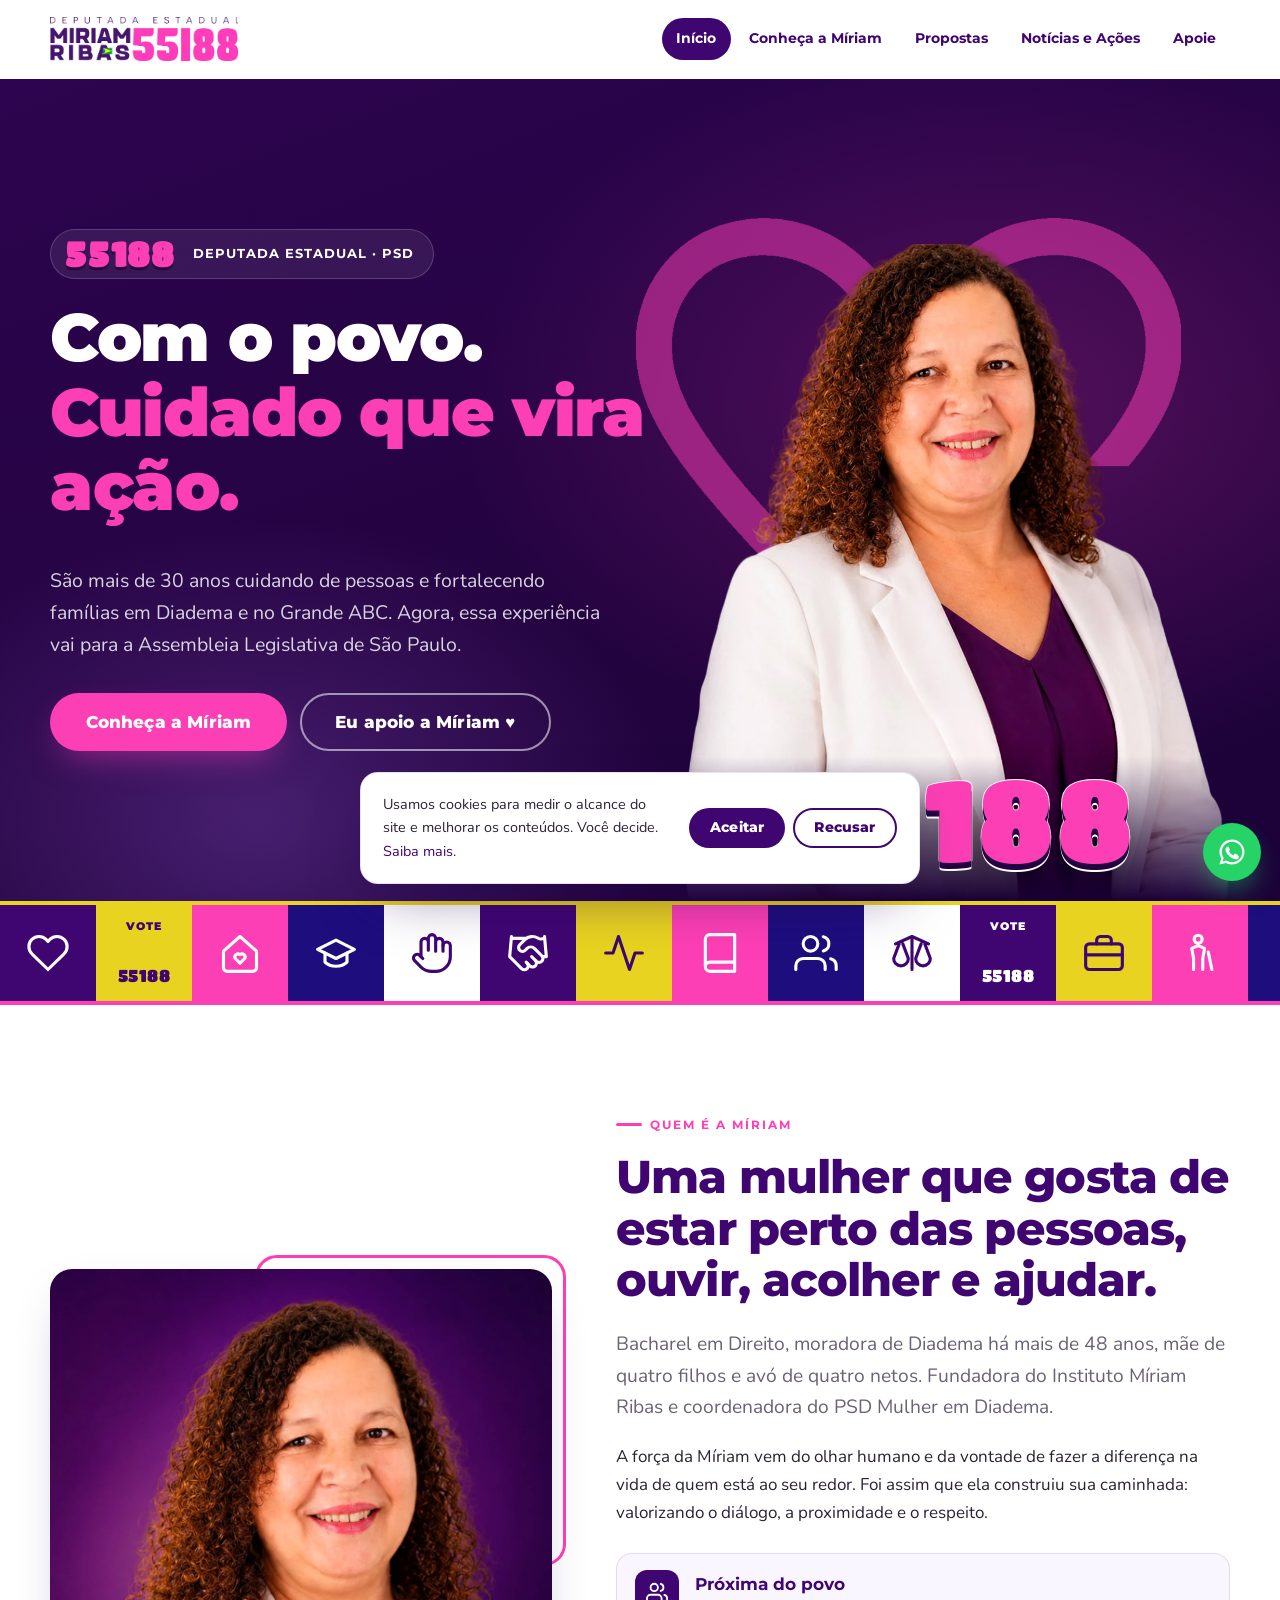
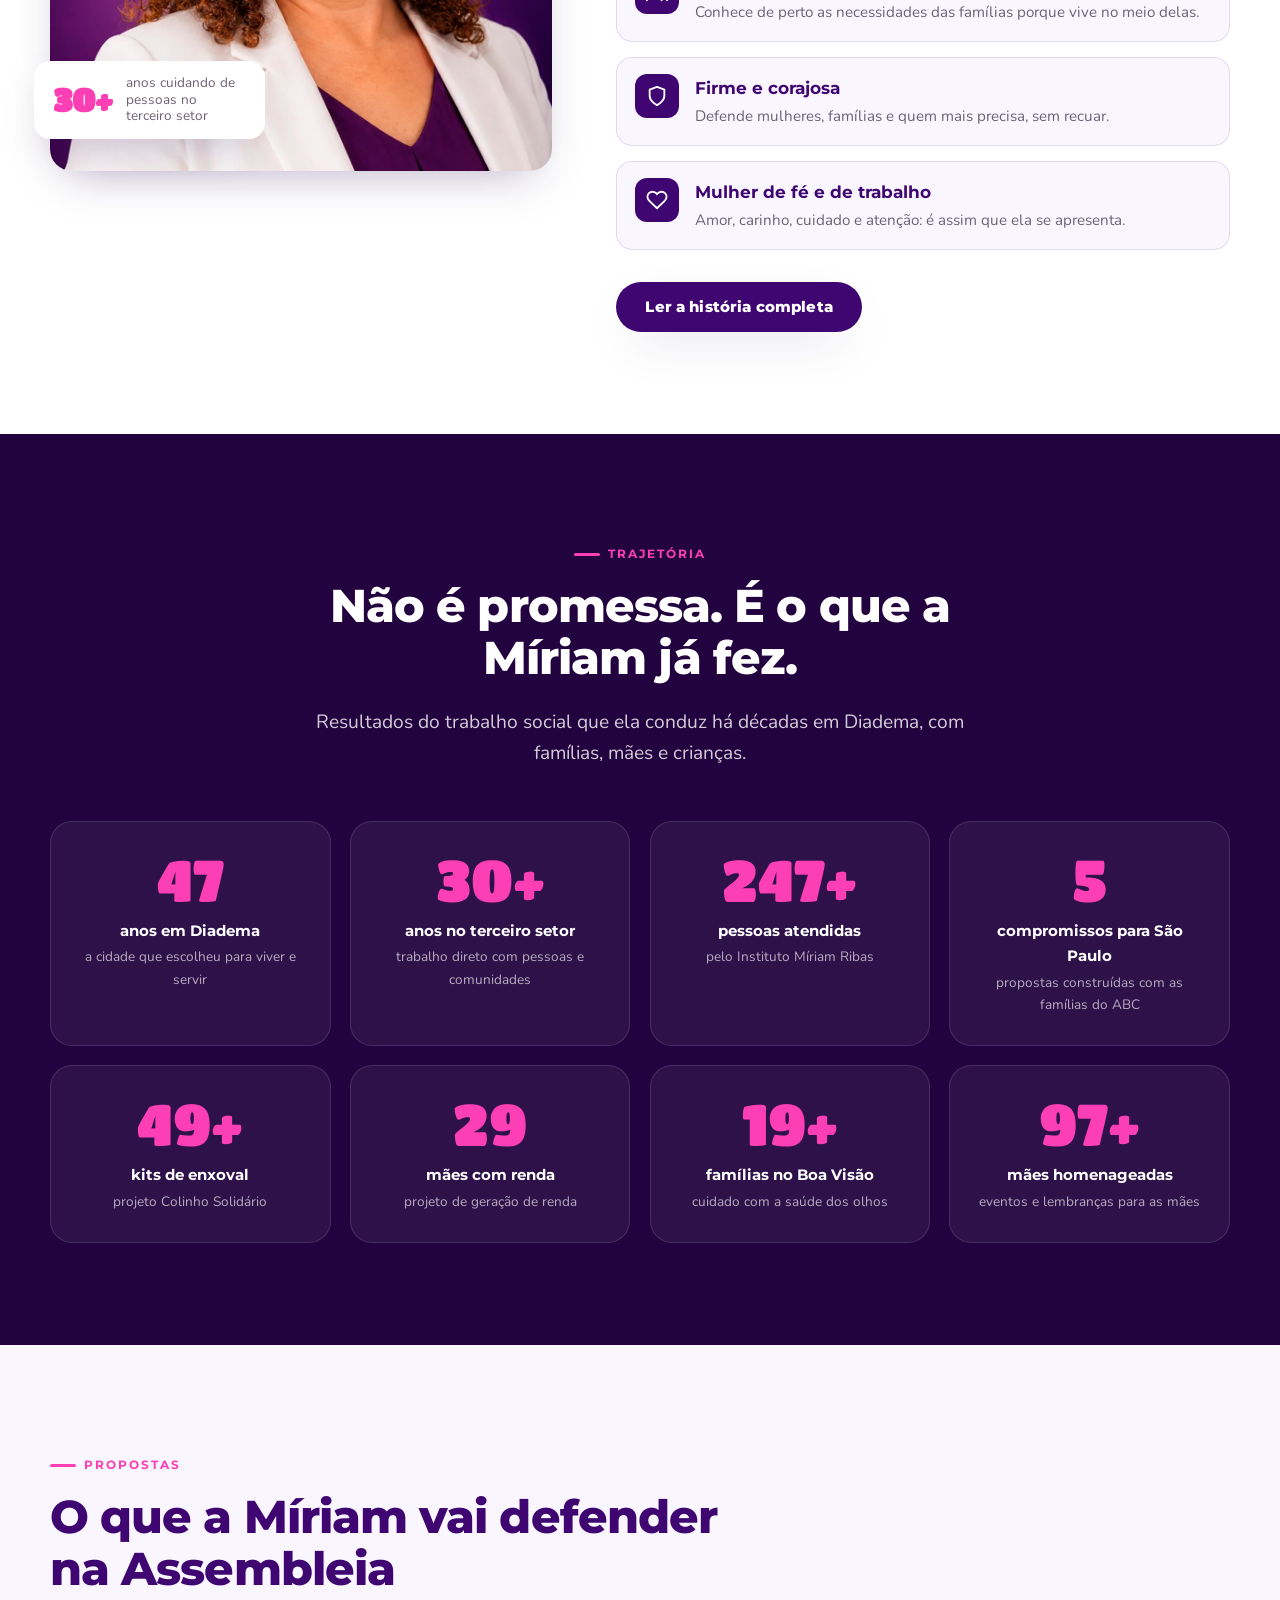
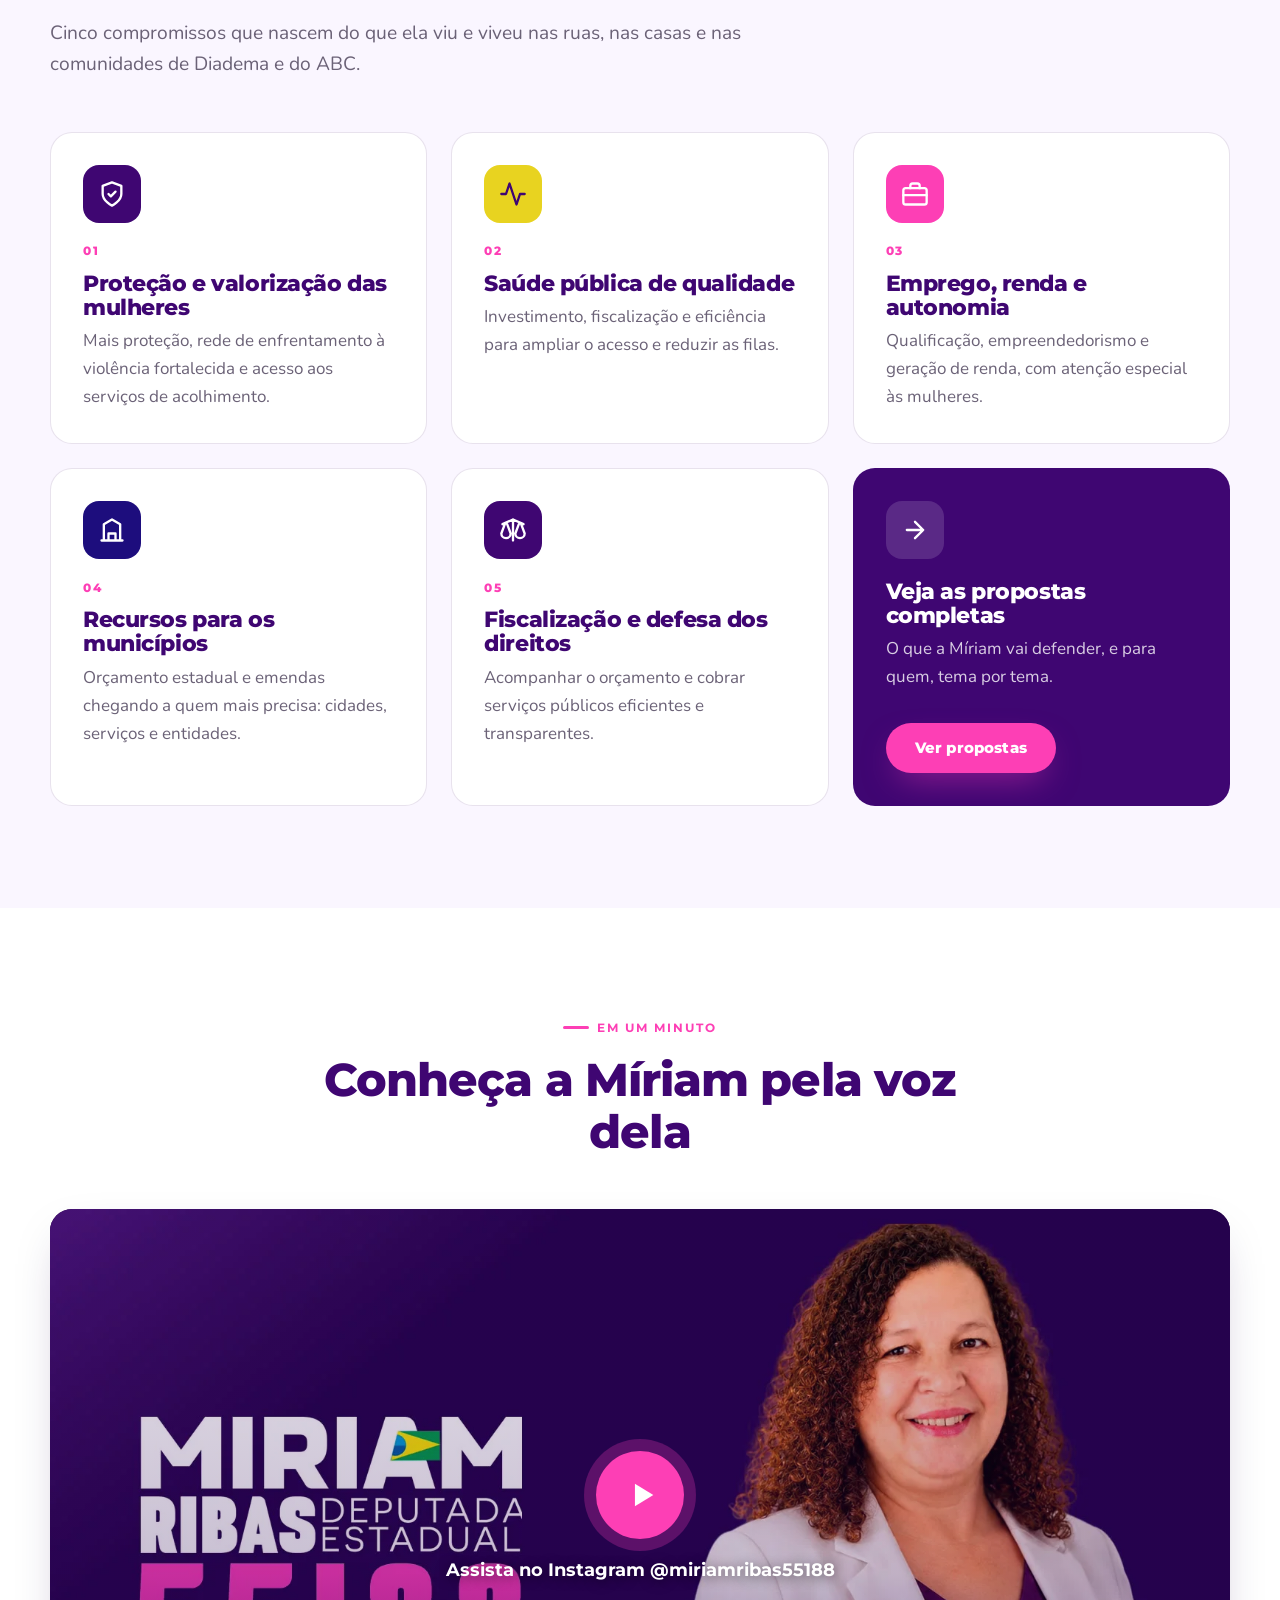
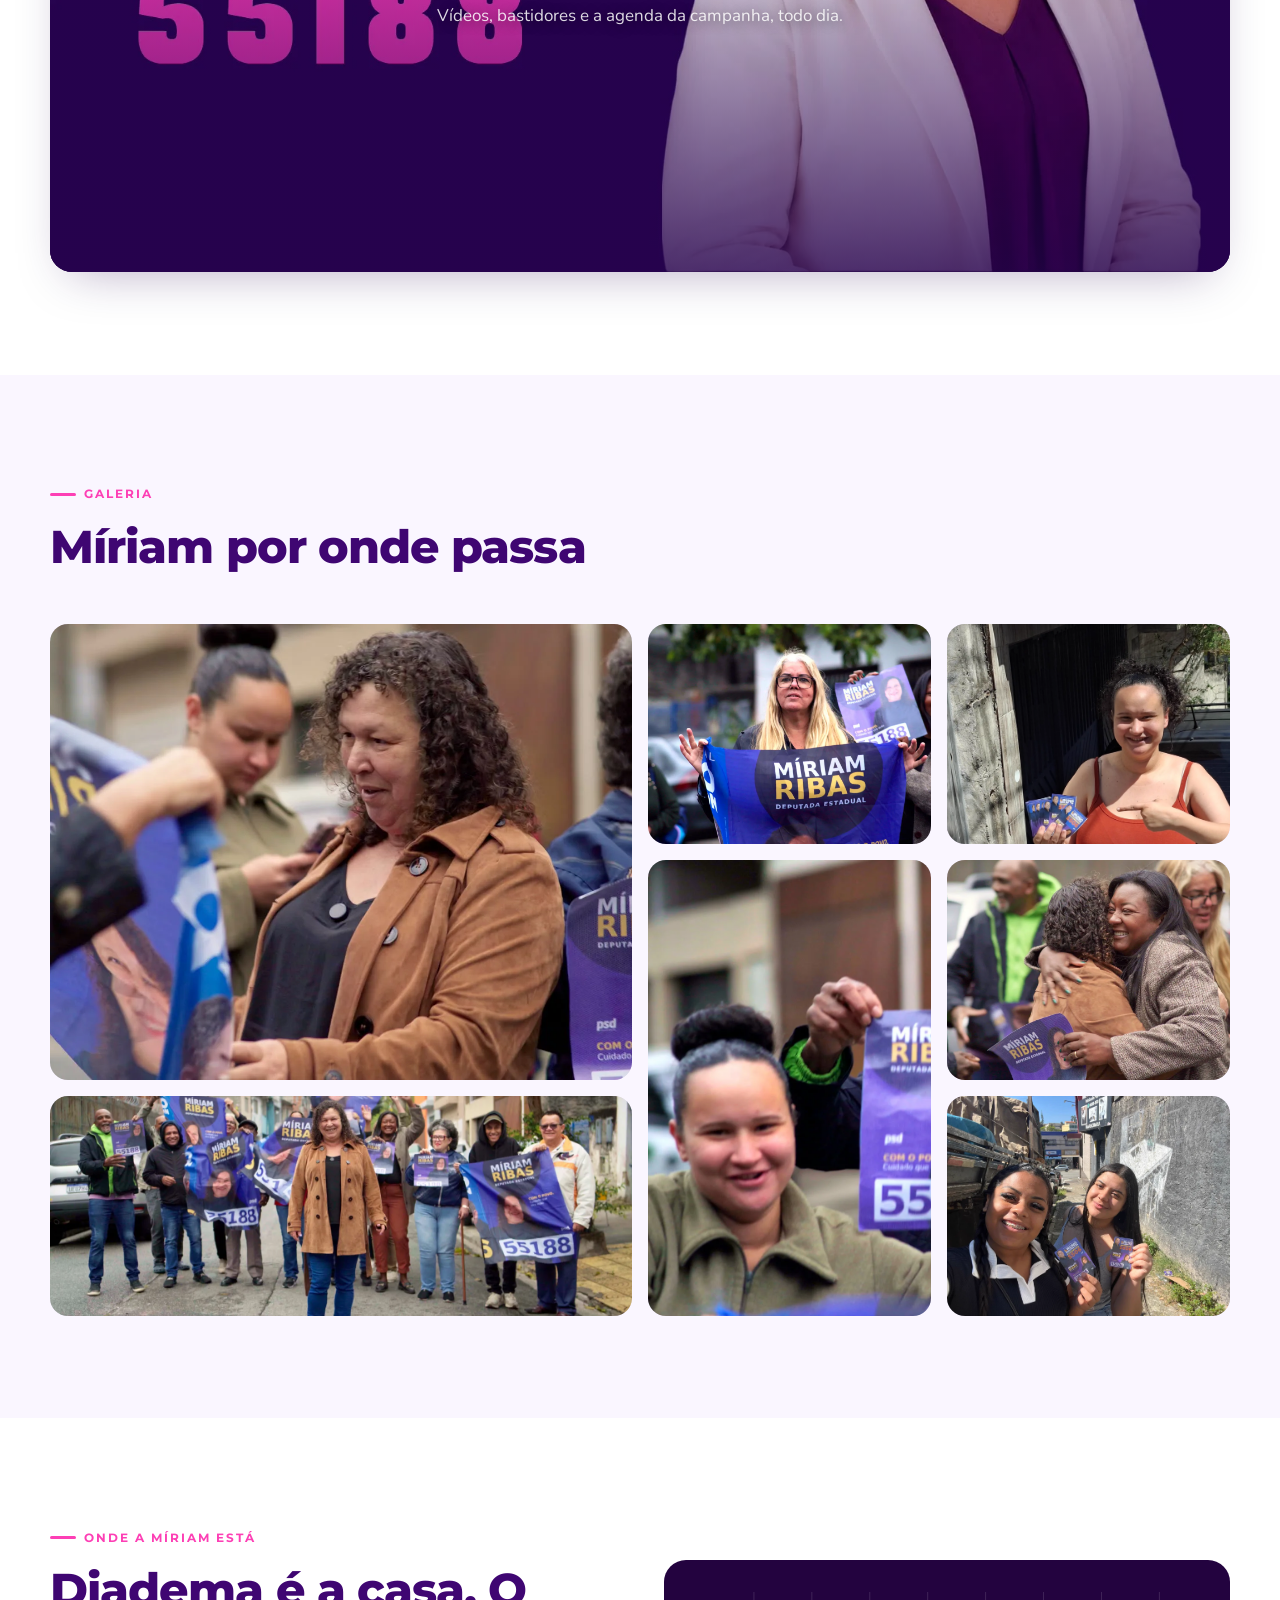
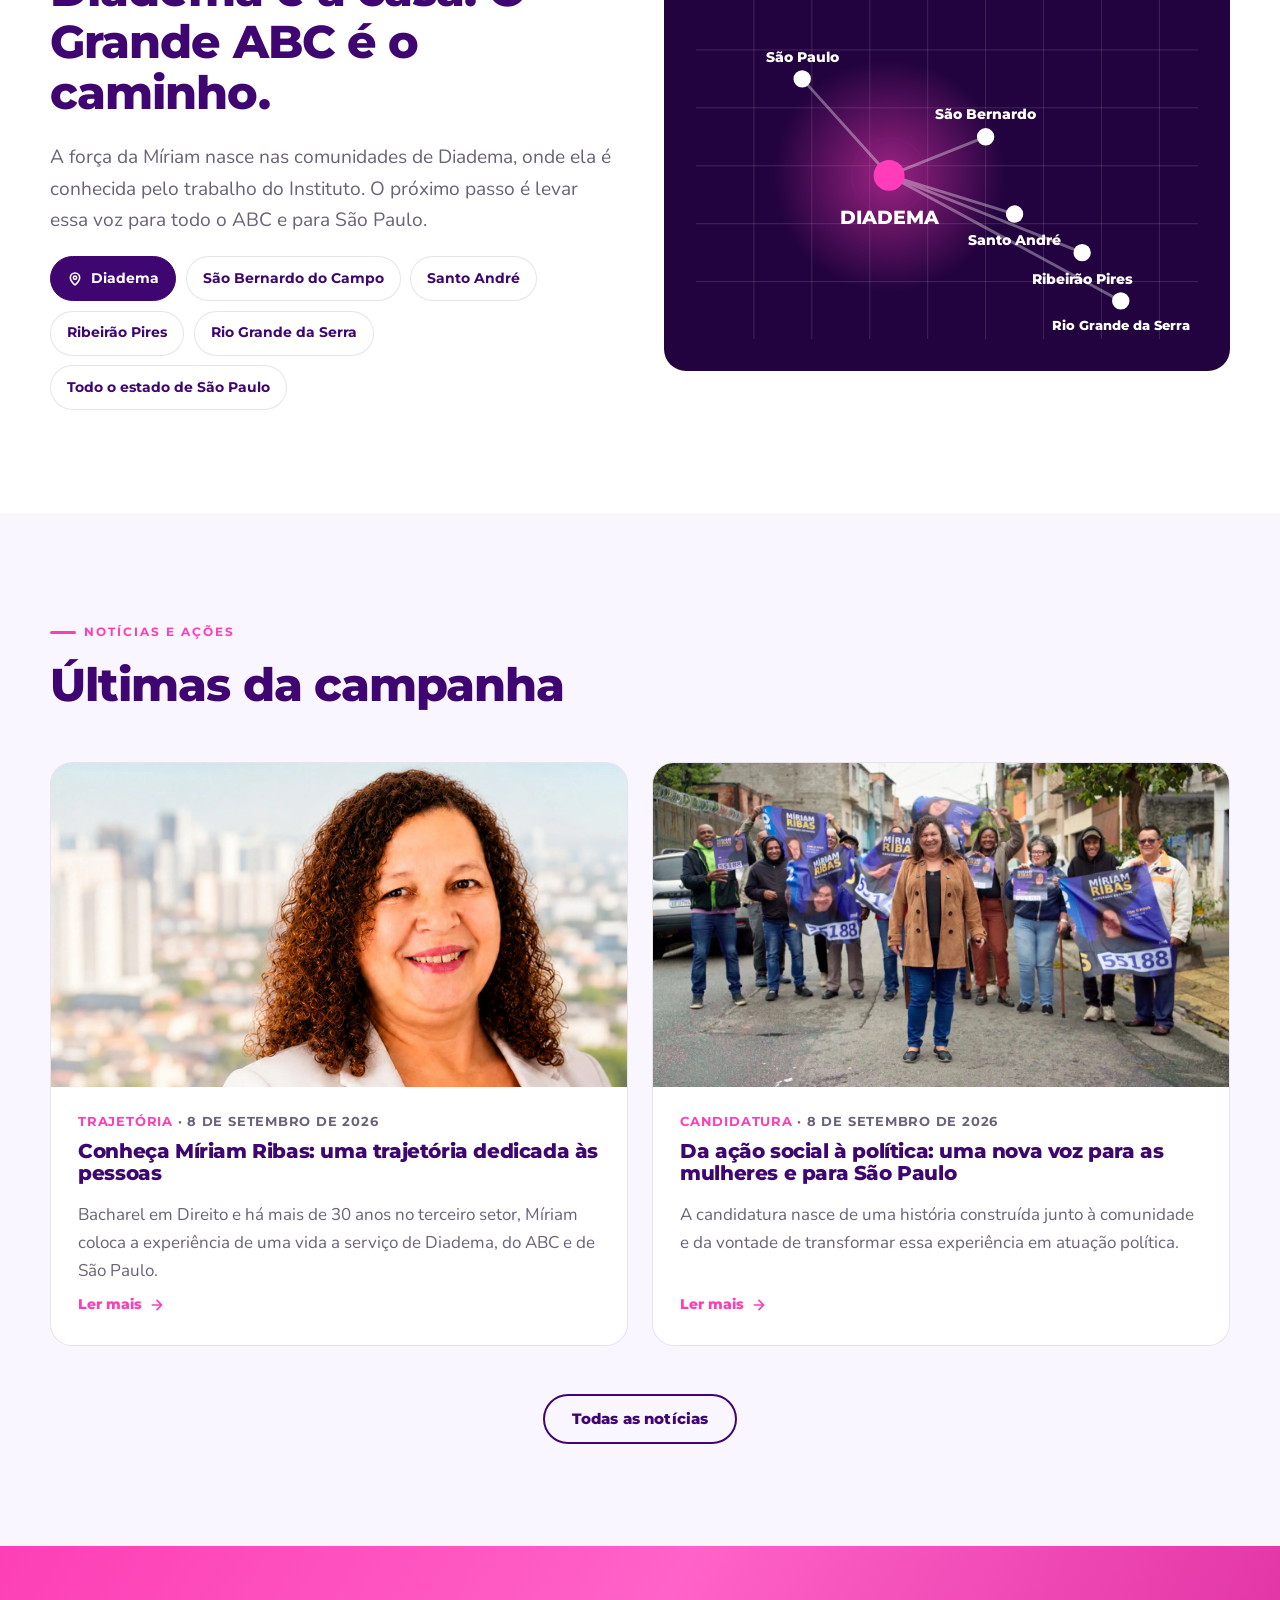
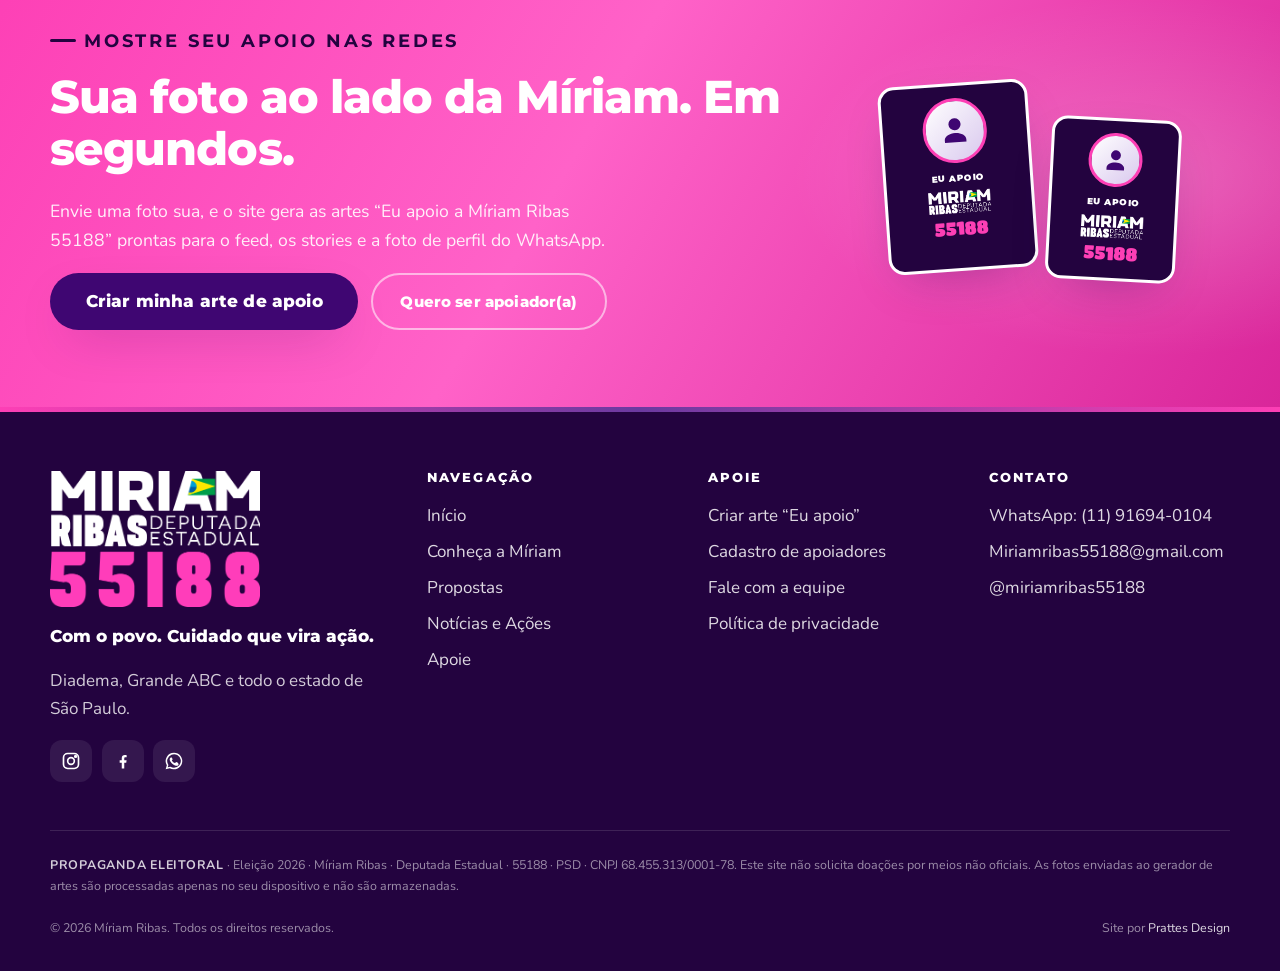
==== commit 8e3cd3db: "SEO: dados estruturados, ícones PNG, link do Facebook e evento do Pixel - JSON-LD: WebSite + Person " ====
--- a/index.html
+++ b/index.html
@@ -16,10 +16,41 @@
   <meta property="og:image:height" content="630">
   <meta property="og:locale" content="pt_BR">
   <link rel="icon" href="assets/img/favicon.svg" type="image/svg+xml">
+  <link rel="icon" type="image/png" sizes="192x192" href="assets/img/favicon-192.png">
+  <link rel="apple-touch-icon" href="assets/img/favicon-180.png">
   <link rel="preconnect" href="https://fonts.googleapis.com">
   <link rel="preconnect" href="https://fonts.gstatic.com" crossorigin>
   <link href="https://fonts.googleapis.com/css2?family=Montserrat:wght@700;800;900&family=Nunito:wght@400;600;700&family=Titan+One&display=swap" rel="stylesheet">
   <link rel="stylesheet" href="assets/css/style.css">
+  <script type="application/ld+json">
+  {
+    "@context": "https://schema.org",
+    "@graph": [
+      {
+        "@type": "WebSite",
+        "@id": "https://miriamribas.com.br/#site",
+        "url": "https://miriamribas.com.br/",
+        "name": "Míriam Ribas 55188",
+        "alternateName": ["Miriam Ribas 55188", "Miriam Ribas Deputada Estadual"],
+        "inLanguage": "pt-BR",
+        "publisher": { "@id": "https://miriamribas.com.br/#miriam" }
+      },
+      {
+        "@type": "Person",
+        "@id": "https://miriamribas.com.br/#miriam",
+        "name": "Míriam Ribas",
+        "alternateName": ["Miriam Ribas", "Miriam Ribas 55188", "Míriam Ribas 55188"],
+        "url": "https://miriamribas.com.br/",
+        "image": "https://miriamribas.com.br/assets/img/og-image.jpg",
+        "description": "Candidata a Deputada Estadual por São Paulo, número 55188, pelo PSD. Moradora de Diadema há mais de 48 anos, bacharel em Direito, com mais de 30 anos de trabalho social.",
+        "jobTitle": "Candidata a Deputada Estadual · 55188",
+        "affiliation": { "@type": "Organization", "name": "PSD · Partido Social Democrático" },
+        "homeLocation": { "@type": "Place", "name": "Diadema, São Paulo" },
+        "sameAs": ["https://www.instagram.com/miriamribas55188", "https://www.facebook.com/MirianRiibas"]
+      }
+    ]
+  }
+  </script>
 </head>
 <body data-page="inicio">
 <!-- header:start (gerado a partir de partials/header.html · não edite aqui, edite o partial e rode: node tools/sync-partials.js) -->
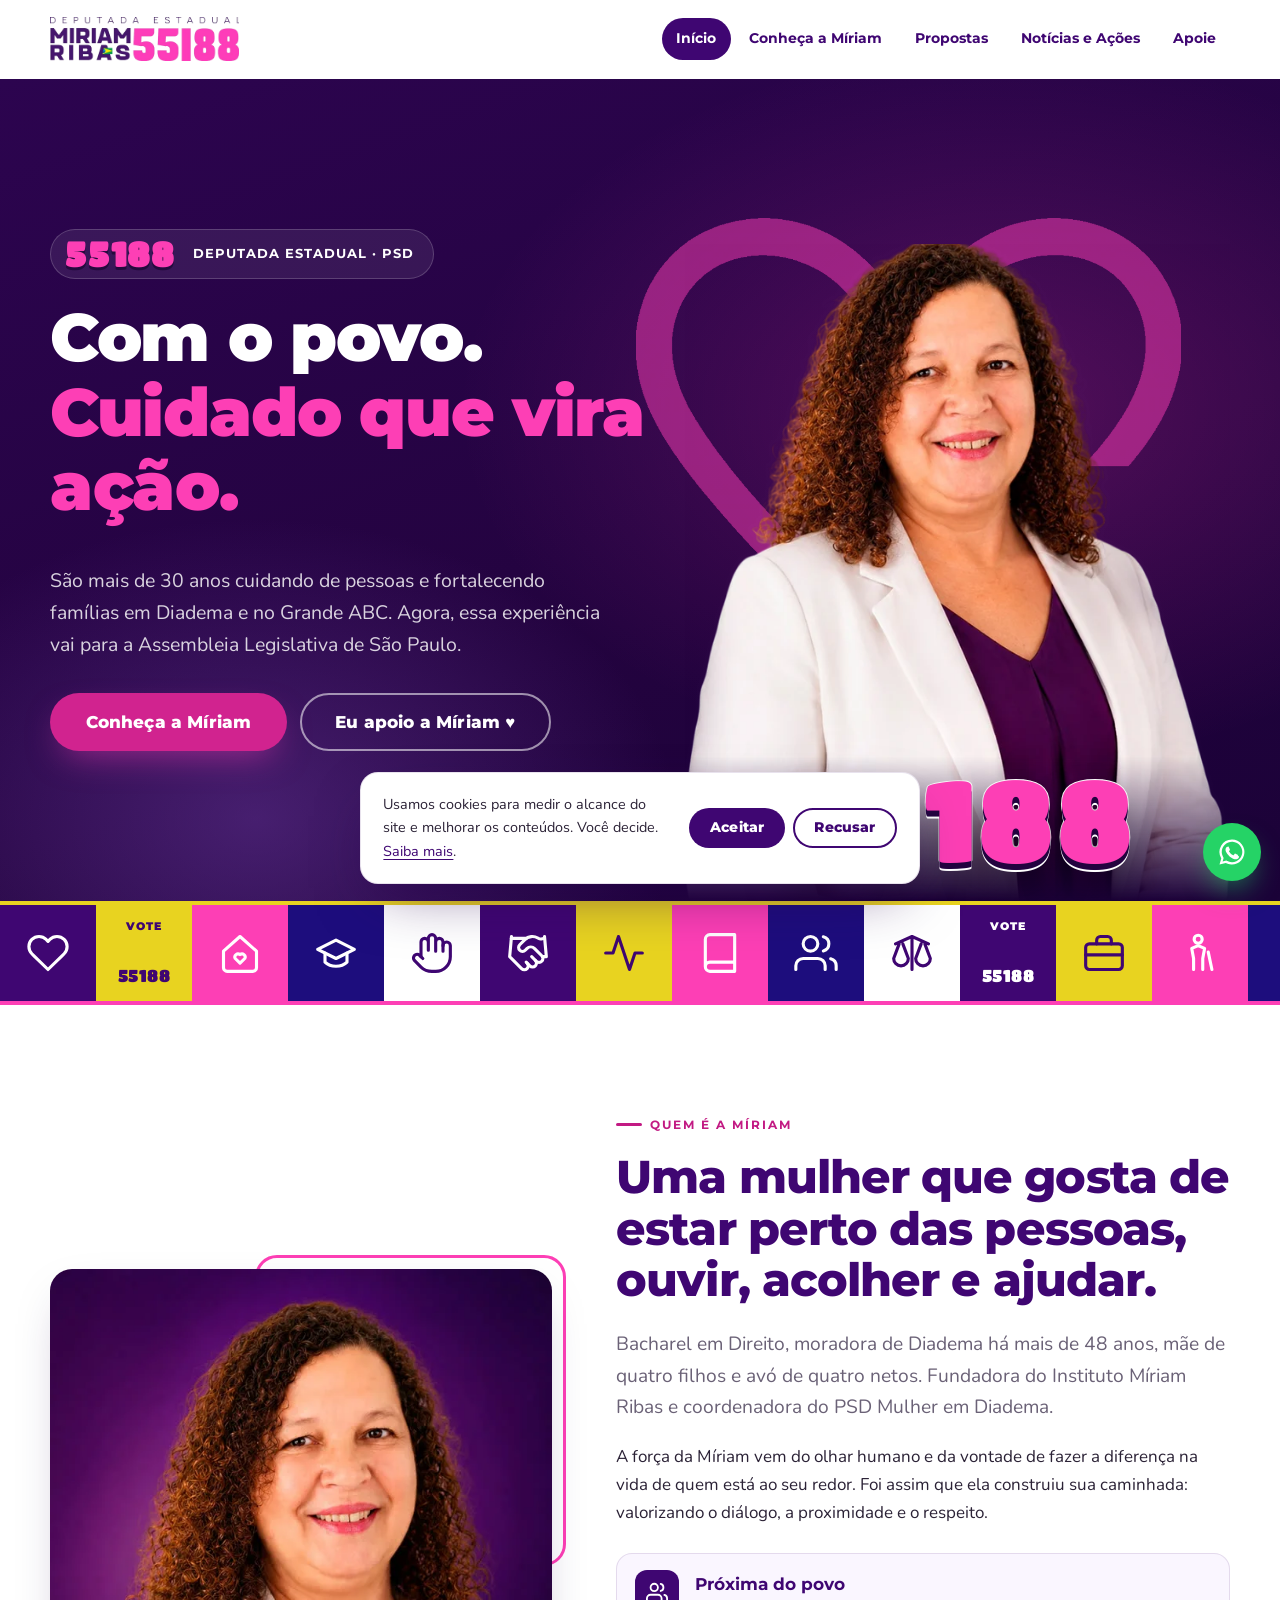
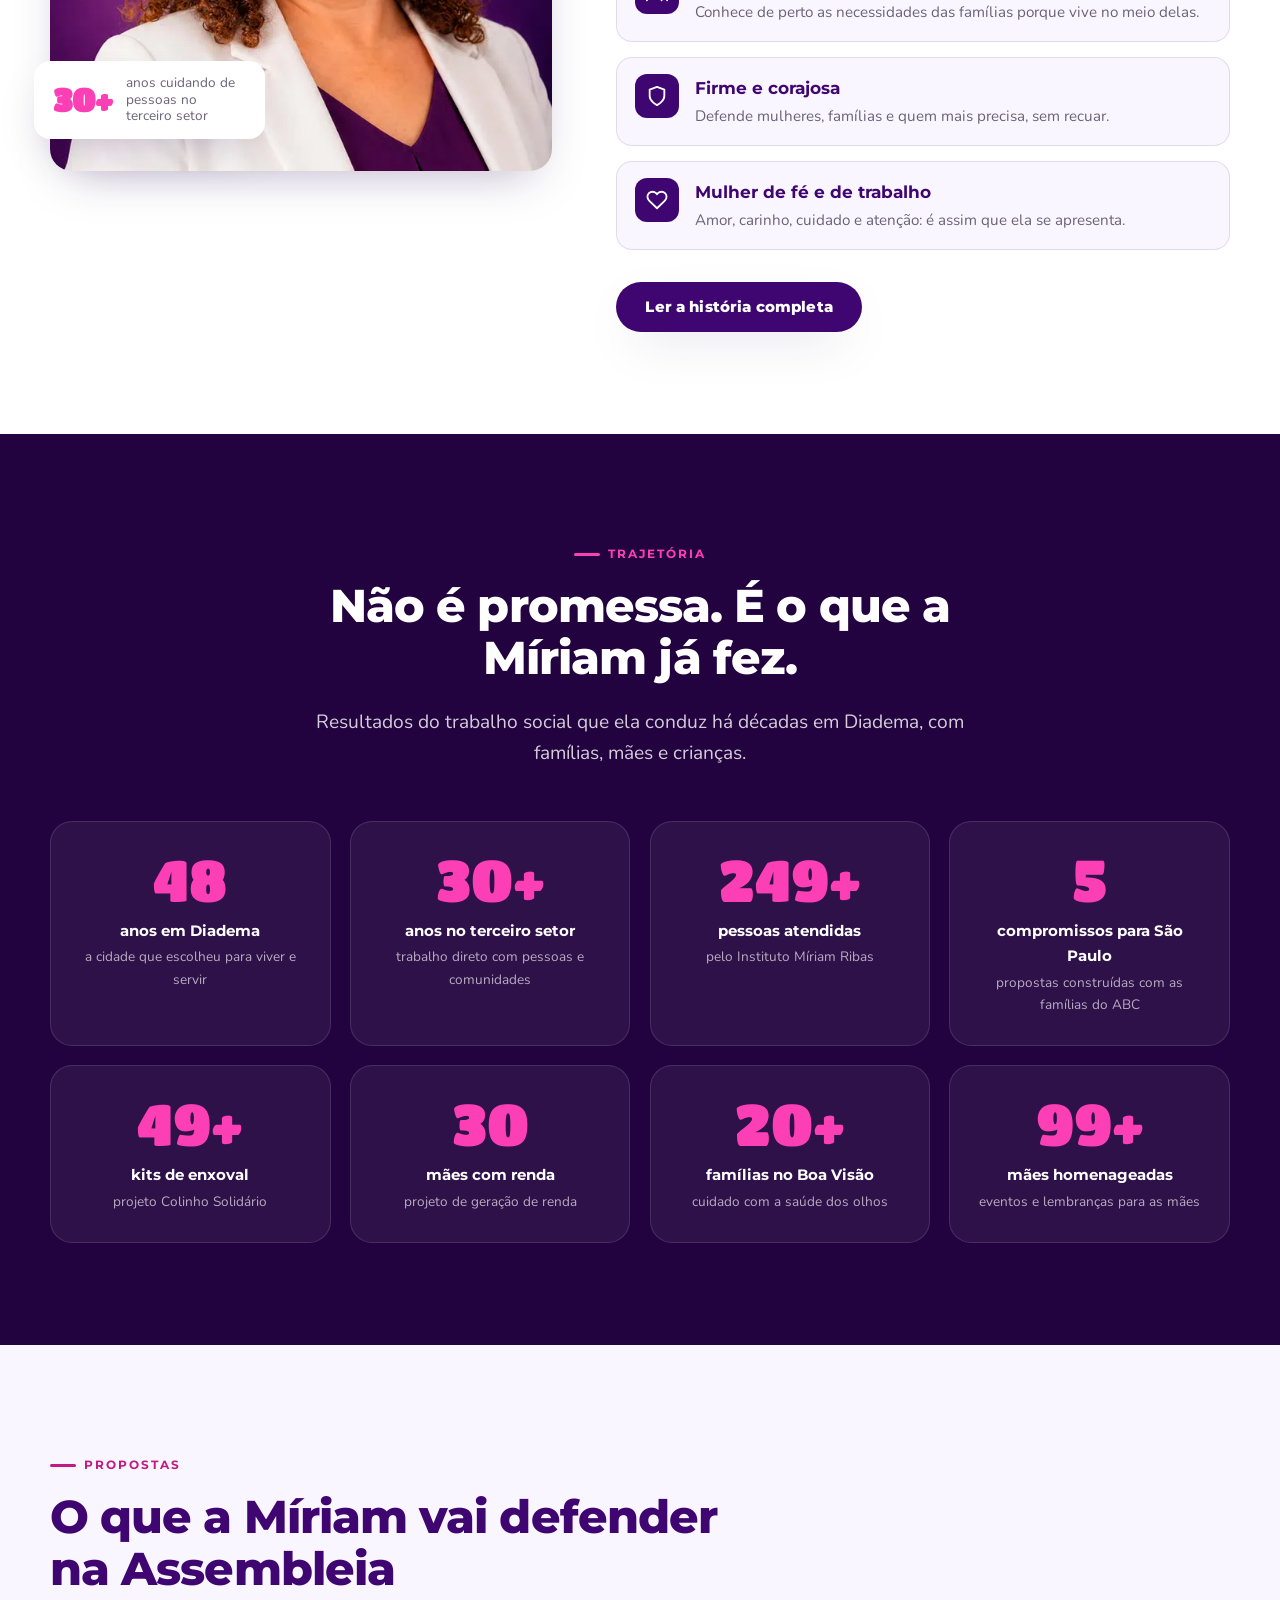
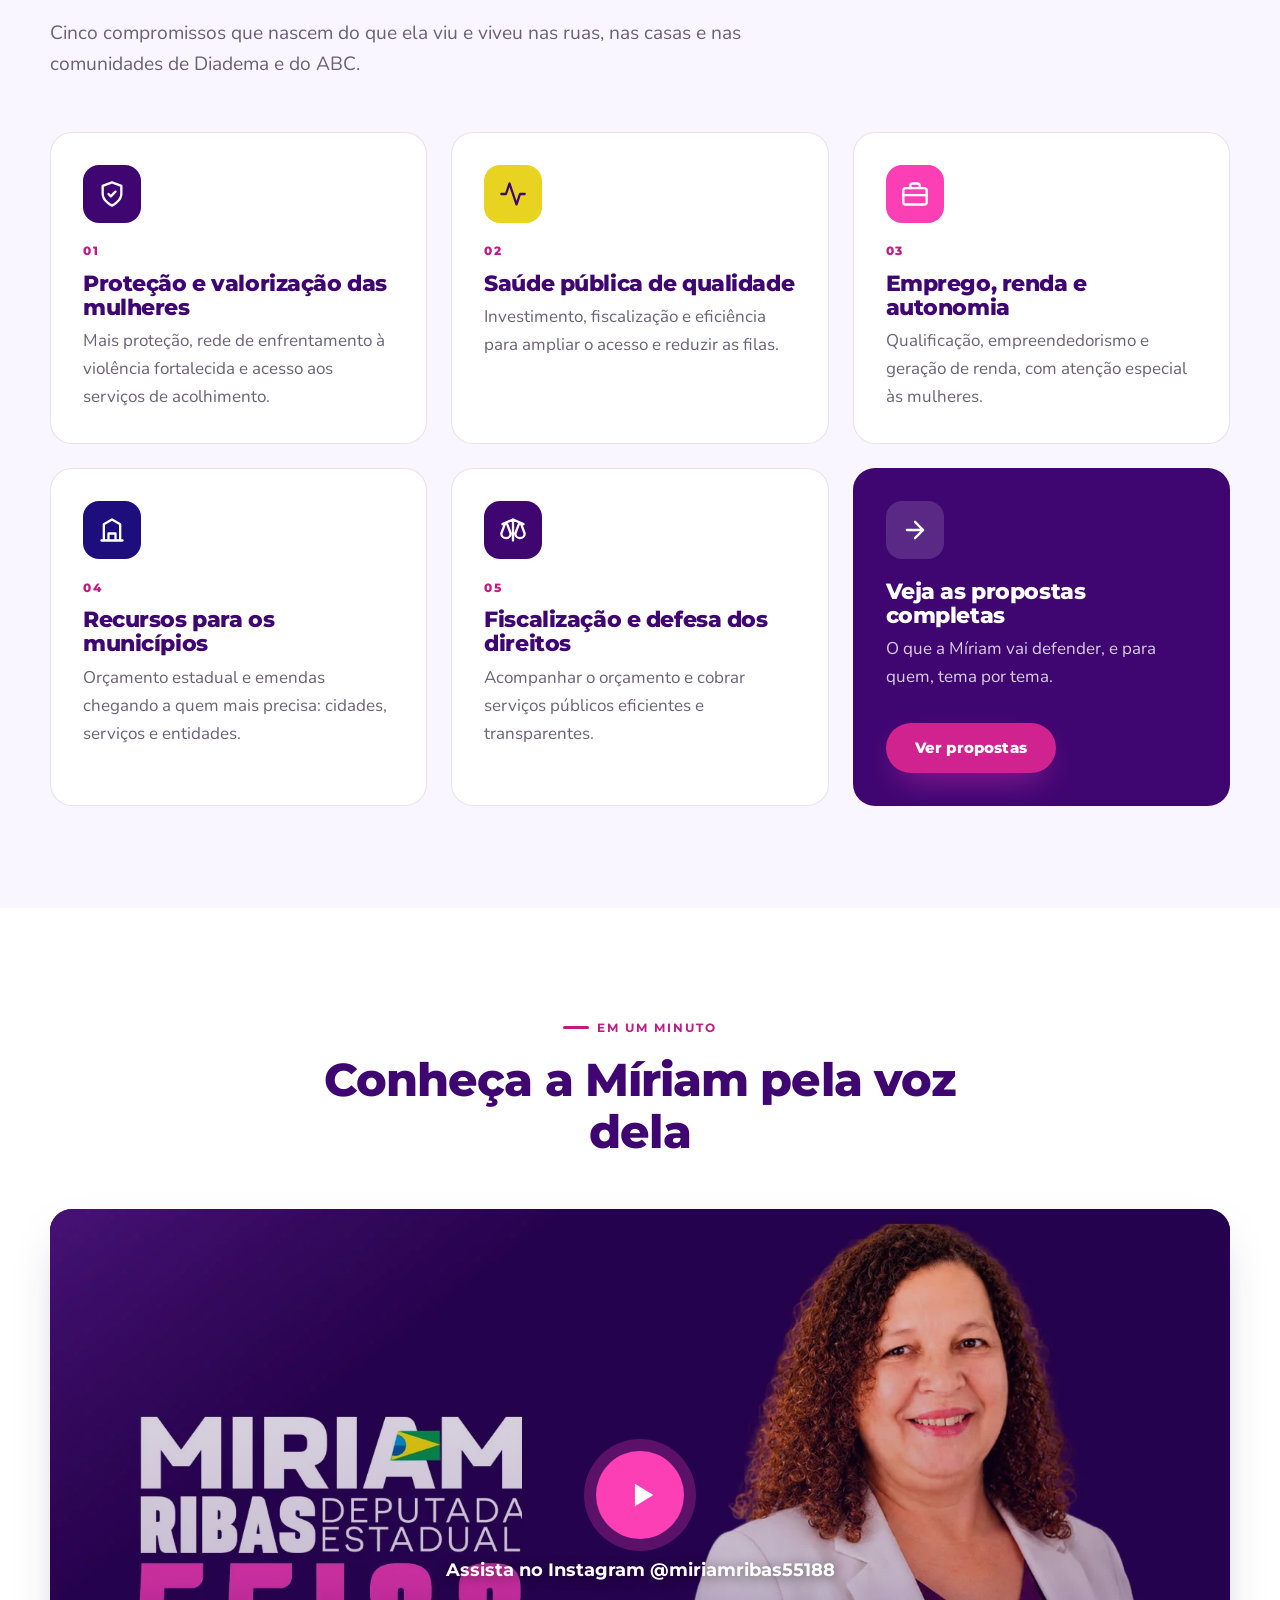
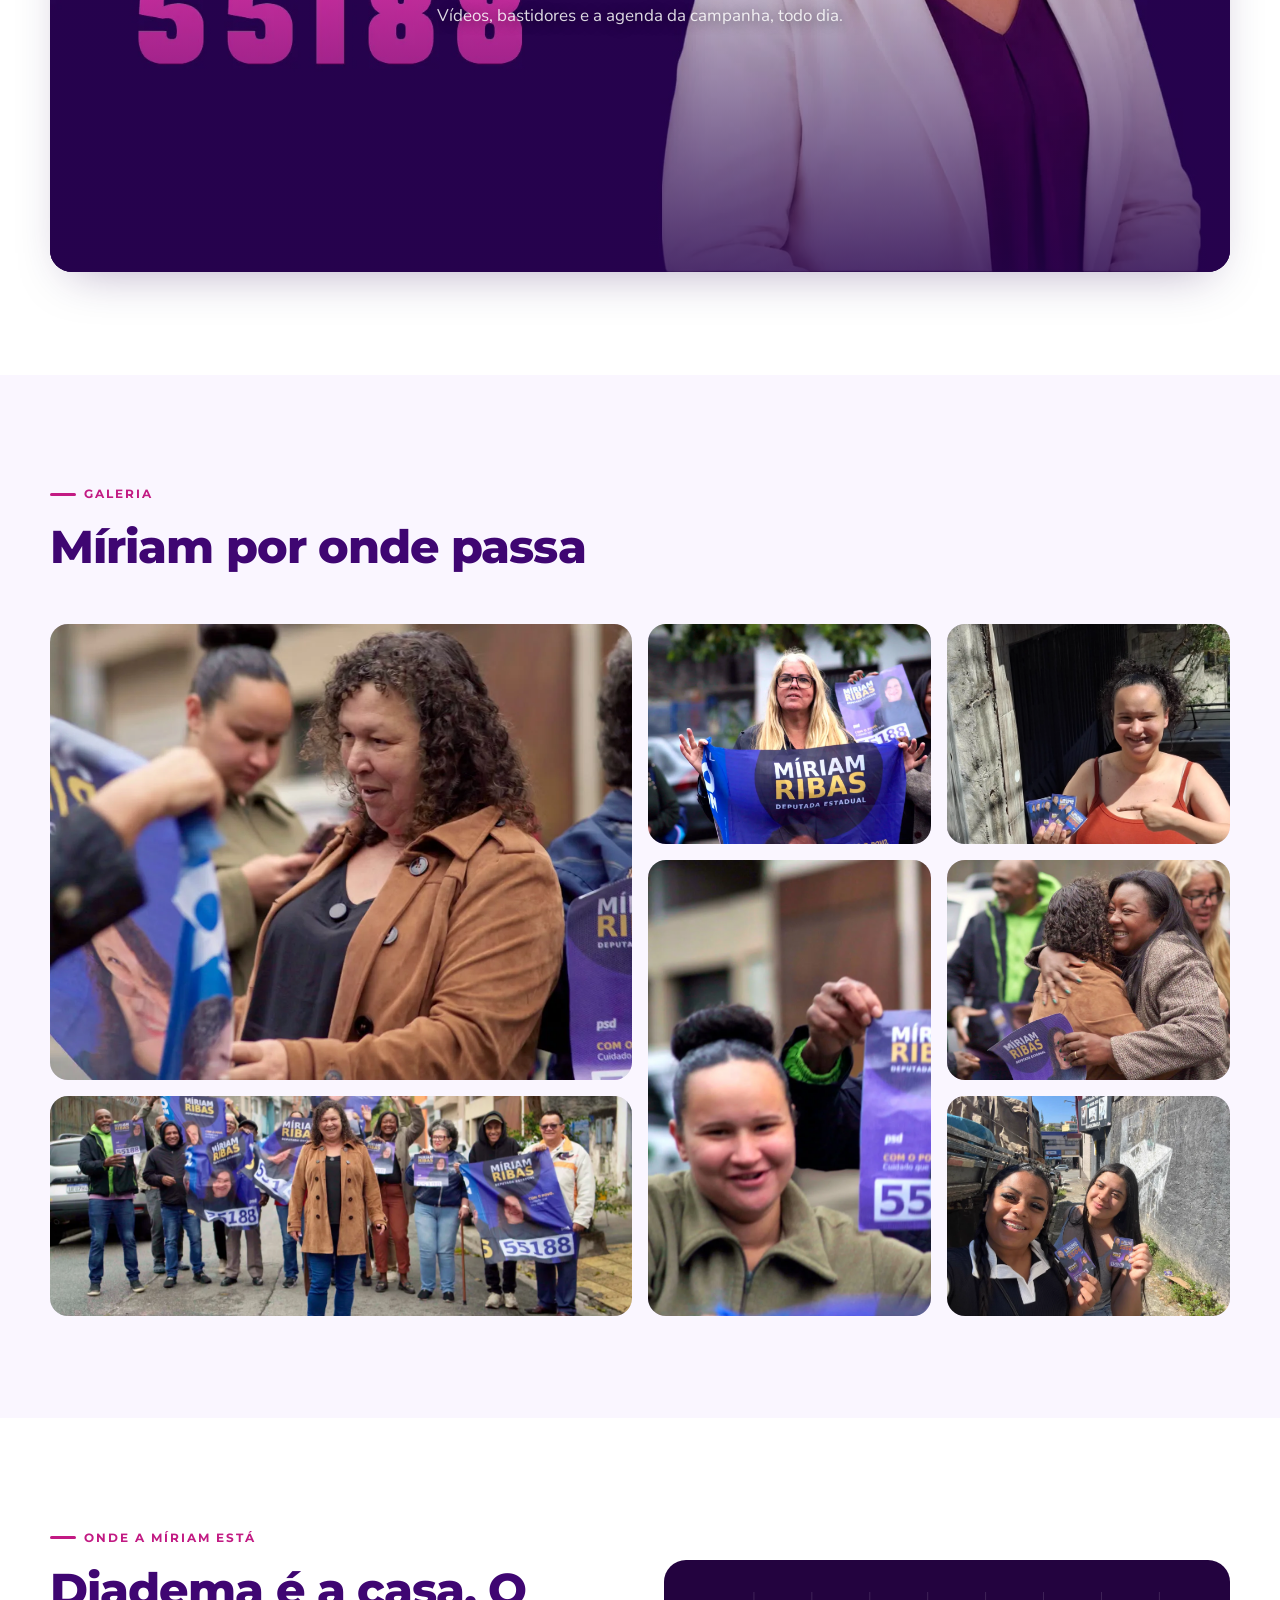
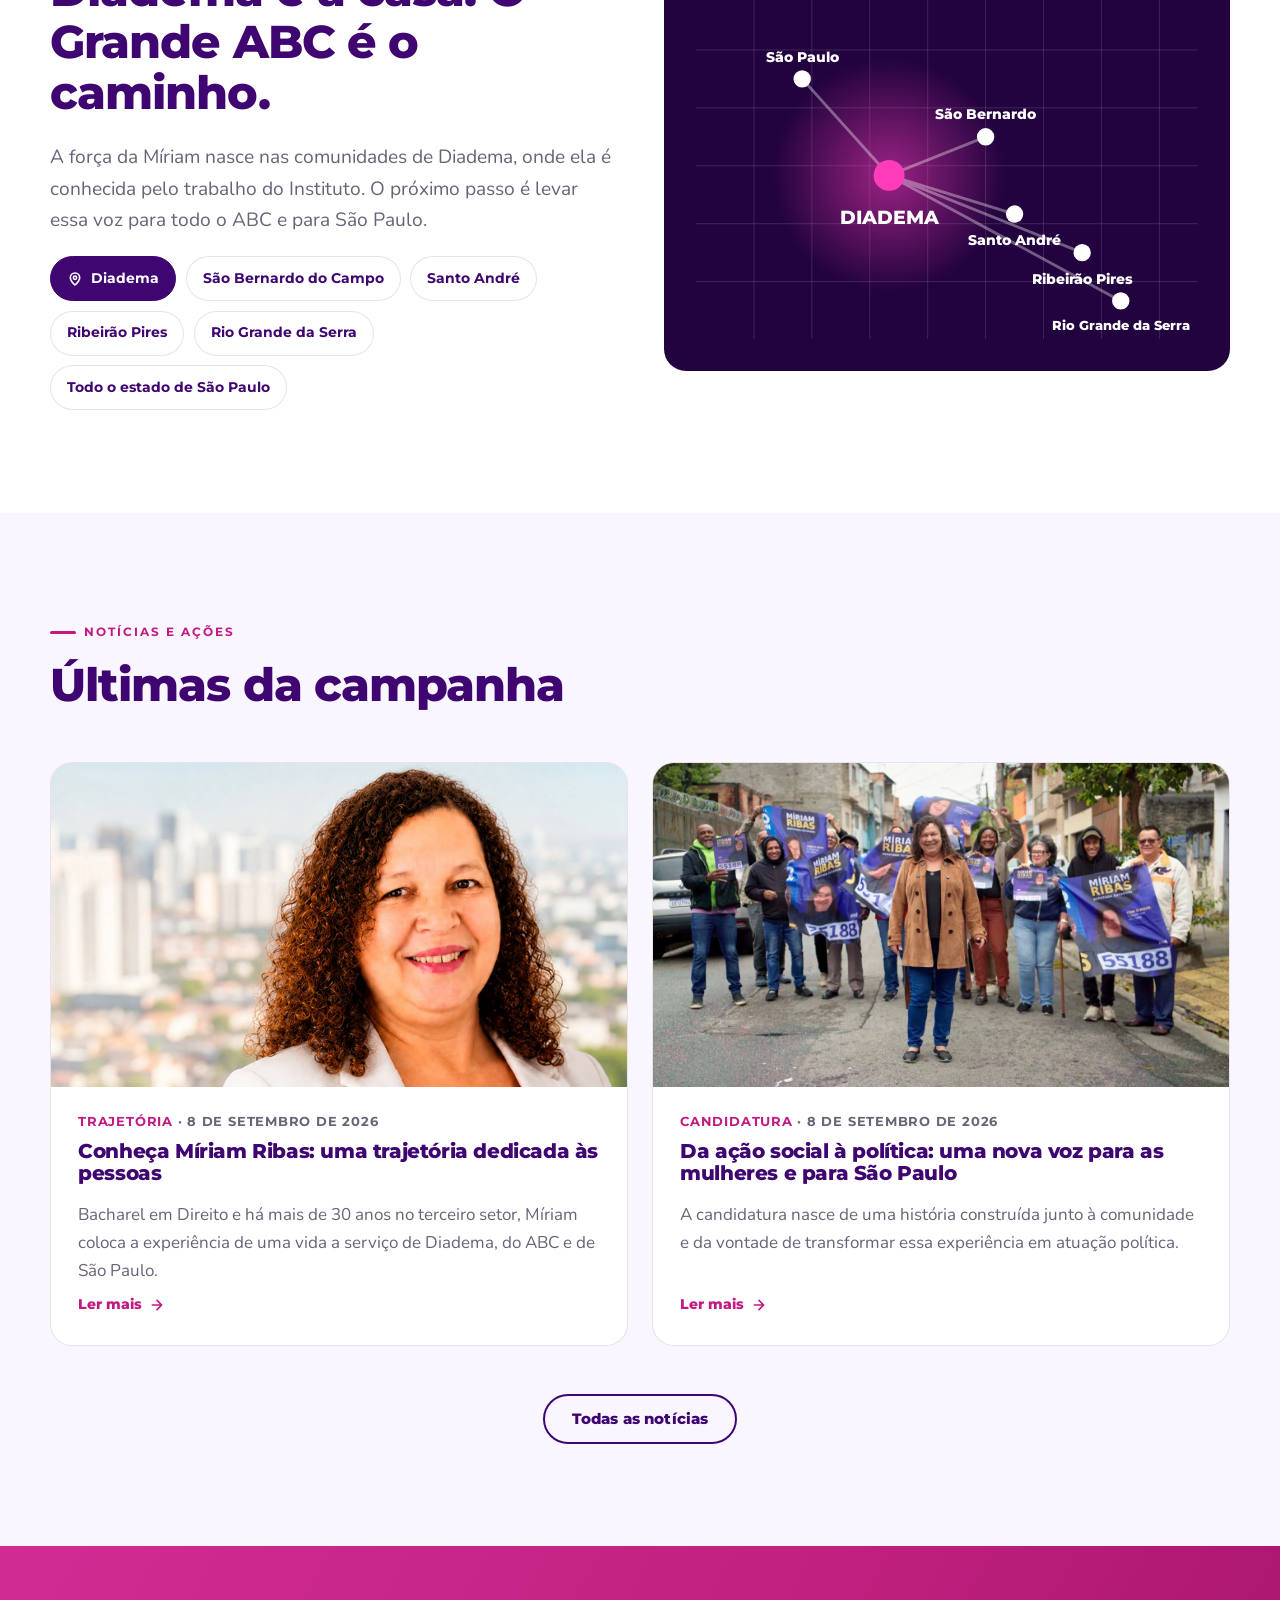
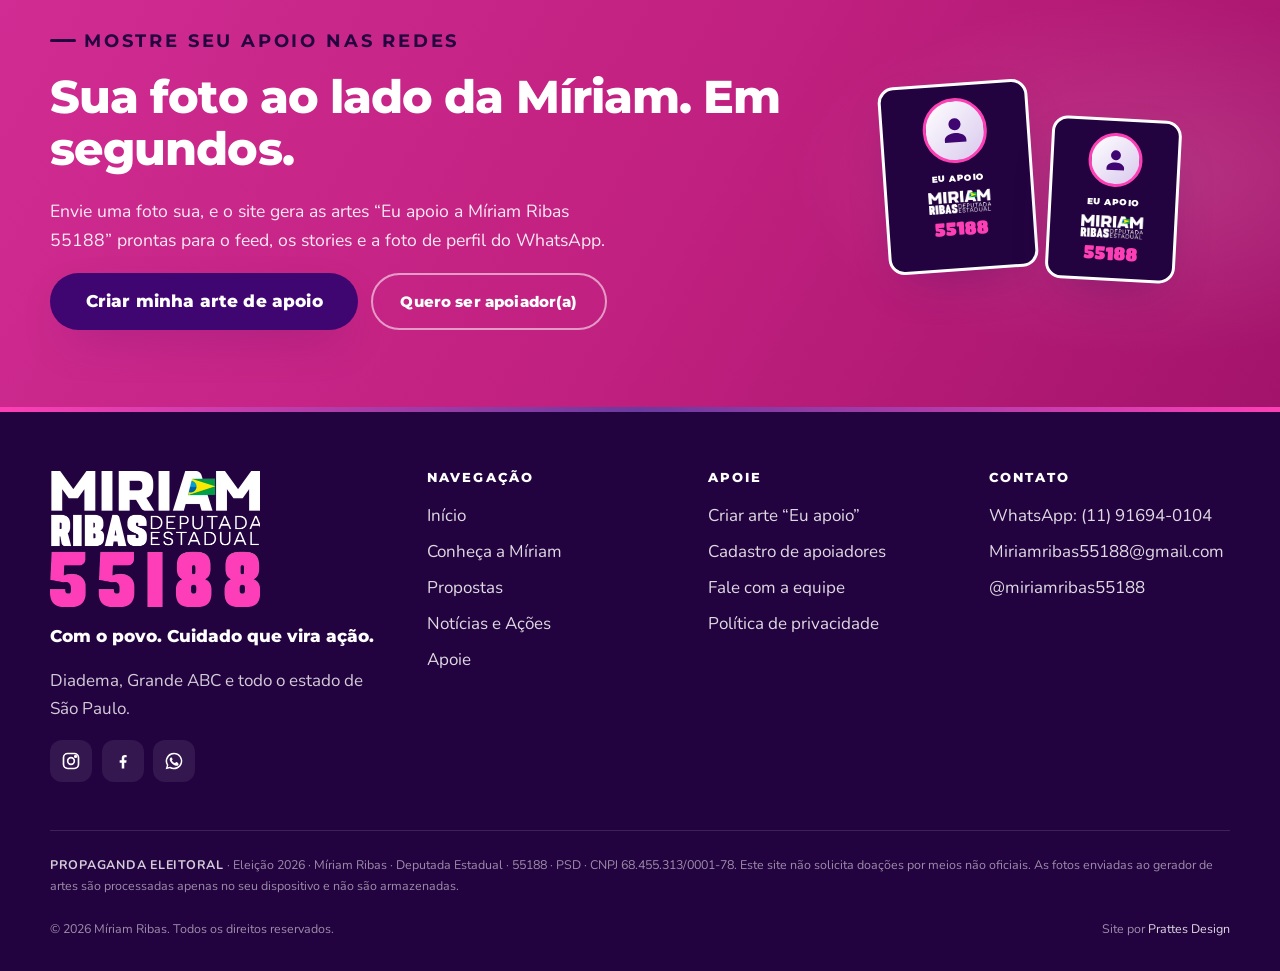
==== commit 753688a2: "Velocidade e acessibilidade: fontes locais, imagens no tamanho certo e contraste AA - Montserrat, Nu" ====
--- a/index.html
+++ b/index.html
@@ -18,9 +18,9 @@
   <link rel="icon" href="assets/img/favicon.svg" type="image/svg+xml">
   <link rel="icon" type="image/png" sizes="192x192" href="assets/img/favicon-192.png">
   <link rel="apple-touch-icon" href="assets/img/favicon-180.png">
-  <link rel="preconnect" href="https://fonts.googleapis.com">
-  <link rel="preconnect" href="https://fonts.gstatic.com" crossorigin>
-  <link href="https://fonts.googleapis.com/css2?family=Montserrat:wght@700;800;900&family=Nunito:wght@400;600;700&family=Titan+One&display=swap" rel="stylesheet">
+  <link rel="preload" href="assets/fonts/montserrat-latin.woff2" as="font" type="font/woff2" crossorigin>
+  <link rel="preload" href="assets/fonts/nunito-latin.woff2" as="font" type="font/woff2" crossorigin>
+  <link rel="preload" as="image" href="assets/img/miriam-recorte.webp" imagesrcset="assets/img/miriam-recorte-640.webp 640w, assets/img/miriam-recorte.webp 936w" imagesizes="(max-width: 480px) calc(100vw - 2.5rem), (max-width: 960px) 420px, 560px" type="image/webp" fetchpriority="high">
   <link rel="stylesheet" href="assets/css/style.css">
   <script type="application/ld+json">
   {
@@ -58,7 +58,7 @@
 <header class="header">
   <div class="container header__inner">
     <a class="header__logo" href="index.html" aria-label="Míriam Ribas · Deputada Estadual · Início">
-      <img src="assets/img/logo-horizontal.png" alt="Míriam Ribas · Deputada Estadual · 55188" width="1000" height="234">
+      <picture><source srcset="assets/img/logo-horizontal-480.webp" type="image/webp"><img src="assets/img/logo-horizontal-480.png" alt="Míriam Ribas · Deputada Estadual · 55188" width="480" height="112"></picture>
     </a>
     <nav class="nav" id="menu" aria-label="Menu principal">
       <a href="index.html" data-nav="inicio">Início</a>
@@ -90,10 +90,10 @@
         </div>
       </div>
       <div class="hero__visual">
-        <img class="hero__heart" src="assets/img/coracao-rosa.png" alt="" width="900" height="791" aria-hidden="true">
+        <img class="hero__heart" src="assets/img/coracao-rosa.webp" alt="" width="900" height="723" aria-hidden="true">
         <div class="hero__photo">
           <picture>
-            <source srcset="assets/img/miriam-recorte.webp" type="image/webp">
+            <source srcset="assets/img/miriam-recorte-640.webp 640w, assets/img/miriam-recorte.webp 936w" sizes="(max-width: 480px) calc(100vw - 2.5rem), (max-width: 960px) 420px, 560px" type="image/webp">
             <img src="assets/img/miriam-recorte.png" alt="Míriam Ribas sorrindo, de blazer branco" width="936" height="1128" fetchpriority="high">
           </picture>
         </div>
@@ -158,7 +158,7 @@
     <div class="container sobre">
       <div class="sobre__foto reveal">
         <picture>
-          <source srcset="assets/img/retrato-quadrado.webp" type="image/webp">
+          <source srcset="assets/img/retrato-quadrado-640.webp 640w, assets/img/retrato-quadrado.webp 1080w" sizes="(max-width: 960px) calc(100vw - 2.5rem), 520px" type="image/webp">
           <img src="assets/img/retrato-quadrado.jpg" alt="Retrato de Míriam Ribas" width="1080" height="1080" loading="lazy">
         </picture>
         <div class="sobre__selo"><strong>30+</strong><span>anos cuidando de pessoas no terceiro setor</span></div>
@@ -386,13 +386,13 @@
       <div class="apoio-mock">
         <div class="apoio-mock__foto"><svg viewBox="0 0 24 24" fill="currentColor"><path d="M12 12a4.5 4.5 0 1 0 0-9 4.5 4.5 0 0 0 0 9Zm0 2c-4 0-8 2-8 5v2h16v-2c0-3-4-5-8-5Z"/></svg></div>
         <div class="apoio-mock__txt">Eu apoio</div>
-        <img src="assets/img/logo-branco-topo.png" alt="">
+        <img src="assets/img/logo-branco-topo-160.png" alt="" width="160" height="57" loading="lazy">
         <div class="apoio-mock__num">55188</div>
       </div>
       <div class="apoio-mock">
         <div class="apoio-mock__foto"><svg viewBox="0 0 24 24" fill="currentColor"><path d="M12 12a4.5 4.5 0 1 0 0-9 4.5 4.5 0 0 0 0 9Zm0 2c-4 0-8 2-8 5v2h16v-2c0-3-4-5-8-5Z"/></svg></div>
         <div class="apoio-mock__txt">Eu apoio</div>
-        <img src="assets/img/logo-branco-topo.png" alt="">
+        <img src="assets/img/logo-branco-topo-160.png" alt="" width="160" height="57" loading="lazy">
         <div class="apoio-mock__num">55188</div>
       </div>
     </div>
@@ -403,7 +403,7 @@
   <div class="container">
     <div class="footer__grid">
       <div class="footer__logo">
-        <img src="assets/img/logo-branco.png" alt="Míriam Ribas · Deputada Estadual · 55188" width="928" height="598">
+        <picture><source srcset="assets/img/logo-branco-420.webp" type="image/webp"><img src="assets/img/logo-branco-420.png" alt="Míriam Ribas · Deputada Estadual · 55188" width="420" height="271" loading="lazy"></picture>
         <p class="footer__slogan">Com o povo. Cuidado que vira ação.</p>
         <p>Diadema, Grande ABC e todo o estado de São Paulo.</p>
         <div class="footer__social">
@@ -413,7 +413,7 @@
         </div>
       </div>
       <div>
-        <h4>Navegação</h4>
+        <h2 class="footer__h">Navegação</h2>
         <ul>
           <li><a href="index.html">Início</a></li>
           <li><a href="conheca-a-miriam.html">Conheça a Míriam</a></li>
@@ -423,7 +423,7 @@
         </ul>
       </div>
       <div>
-        <h4>Apoie</h4>
+        <h2 class="footer__h">Apoie</h2>
         <ul>
           <li><a href="participe.html#eu-apoio">Criar arte “Eu apoio”</a></li>
           <li><a href="participe.html#cadastro">Cadastro de apoiadores</a></li>
@@ -432,7 +432,7 @@
         </ul>
       </div>
       <div>
-        <h4>Contato</h4>
+        <h2 class="footer__h">Contato</h2>
         <ul>
           <li><a data-wa href="#">WhatsApp: <span data-wa-number></span></a></li>
           <li><a data-mail data-mail-text href="#">e-mail</a></li>
--- a/assets/css/style.css
+++ b/assets/css/style.css
@@ -2,6 +2,12 @@
    Míriam Ribas 55188 · Deputada Estadual · Site oficial
    Identidade (manual set/2026): roxo #3F0672 · magenta #FD3FB5 · amarelo #E8D320 · azul #1D0D7D · branco
    ===================================================================== */
+
+/* Fontes hospedadas no próprio site (antes vinham do Google Fonts e bloqueavam a renderização) */
+@font-face { font-family: "Montserrat"; font-style: normal; font-weight: 700 900; font-display: swap; src: url("../fonts/montserrat-latin.woff2") format("woff2"); unicode-range: U+0000-00FF, U+0131, U+0152-0153, U+02BB-02BC, U+02C6, U+02DA, U+02DC, U+0304, U+0308, U+0329, U+2000-206F, U+20AC, U+2122, U+2191, U+2193, U+2212, U+2215, U+FEFF, U+FFFD; }
+@font-face { font-family: "Nunito"; font-style: normal; font-weight: 400 700; font-display: swap; src: url("../fonts/nunito-latin.woff2") format("woff2"); unicode-range: U+0000-00FF, U+0131, U+0152-0153, U+02BB-02BC, U+02C6, U+02DA, U+02DC, U+0304, U+0308, U+0329, U+2000-206F, U+20AC, U+2122, U+2191, U+2193, U+2212, U+2215, U+FEFF, U+FFFD; }
+@font-face { font-family: "Titan One"; font-style: normal; font-weight: 400; font-display: swap; src: url("../fonts/titan-one-latin.woff2") format("woff2"); unicode-range: U+0000-00FF, U+0131, U+0152-0153, U+02BB-02BC, U+02C6, U+02DA, U+02DC, U+0304, U+0308, U+0329, U+2000-206F, U+20AC, U+2122, U+2191, U+2193, U+2212, U+2215, U+FEFF, U+FFFD; }
+
 
 :root {
   /* Manual de identidade (set/2026): Roxo força #3F0672 · Amarelo esperança #E8D320 · Branco cuidado ·
@@ -14,6 +20,9 @@
   --rosa: #FD3FB5;
   --rosa-escuro: #D9269A;
   --rosa-claro: #FFE4F5;
+  /* magenta dos botões: um tom abaixo do #FD3FB5 para o texto branco passar no contraste AA (4,8:1) */
+  --rosa-botao: #D1238F;
+  --rosa-botao-hover: #B01876;
   --amarelo: #E8D320;
   --azul: #1D0D7D;
   --branco: #FFFFFF;
@@ -51,6 +60,7 @@
 img { height: auto; } /* evita que o atributo height estique a imagem quando o CSS define só a largura */
 a { color: var(--roxo); text-decoration: none; }
 a:hover { text-decoration: underline; text-underline-offset: 3px; }
+p a:not(.btn) { text-decoration: underline; text-underline-offset: 3px; text-decoration-thickness: 1px; } /* link dentro de texto não depende só da cor */
 button { font: inherit; cursor: pointer; }
 h1, h2, h3, h4 {
   font-family: var(--font-titulo);
@@ -101,8 +111,8 @@
 .btn svg { width: 18px; height: 18px; flex: none; }
 .btn:hover { transform: translateY(-2px); }
 .btn:active { transform: translateY(0); }
-.btn--rosa { background: var(--rosa); color: #fff; box-shadow: var(--shadow-rosa); }
-.btn--rosa:hover { background: var(--rosa-escuro); }
+.btn--rosa { background: var(--rosa-botao); color: #fff; box-shadow: var(--shadow-rosa); }
+.btn--rosa:hover { background: var(--rosa-botao-hover); }
 .btn--roxo { background: var(--roxo); color: #fff; box-shadow: var(--shadow); }
 .btn--roxo:hover { background: var(--roxo-700); }
 .btn--branco { background: #fff; color: var(--roxo); }
@@ -440,12 +450,12 @@
 
 /* ---------- apoio banner ---------- */
 .apoio-banner {
-  background: linear-gradient(120deg, var(--rosa) 0%, #FF62C8 45%, var(--rosa-escuro) 100%);
+  background: linear-gradient(120deg, #D12C93 0%, #C0207F 55%, #A3136B 100%); /* tons que garantem leitura do texto branco */
   color: #fff; position: relative; overflow: hidden;
 }
 .apoio-banner::before {
   content: ""; position: absolute; inset: 0;
-  background: radial-gradient(600px 300px at 90% 50%, rgba(255, 255, 255, .22), transparent 60%);
+  background: radial-gradient(600px 300px at 90% 50%, rgba(255, 255, 255, .12), transparent 60%);
 }
 .apoio-banner__inner { display: grid; grid-template-columns: 1.3fr .7fr; align-items: center; gap: 2.5rem; padding: clamp(3rem, 6vw, 5rem) 0; position: relative; }
 .apoio-banner h2 { color: #fff; }
@@ -615,7 +625,7 @@
 .footer::before { content: ""; position: absolute; left: 0; right: 0; top: 0; height: 5px; background: linear-gradient(90deg, var(--rosa), var(--roxo-claro), var(--rosa)); }
 .footer__grid { display: grid; grid-template-columns: 1.4fr 1fr 1fr 1fr; gap: 2.5rem; }
 .footer__logo img { width: 210px; height: auto; margin-bottom: 1rem; }
-.footer h4 { color: #fff; font-size: .8rem; letter-spacing: .16em; text-transform: uppercase; margin-bottom: 1rem; }
+.footer .footer__h { color: #fff; font-size: .8rem; letter-spacing: .16em; text-transform: uppercase; margin-bottom: 1rem; }
 .footer ul { list-style: none; margin: 0; padding: 0; display: grid; gap: .5rem; }
 .footer a { color: rgba(255, 255, 255, .85); }
 .footer a:hover { color: var(--rosa); }
@@ -721,3 +731,10 @@
 .ap__card img { max-height: 380px; width: auto; max-width: 100%; margin: 0 auto .8rem; border-radius: 10px; box-shadow: var(--shadow); }
 .ap__card-acts { display: flex; justify-content: center; gap: .6rem; flex-wrap: wrap; }
 @media (max-width: 960px) { .ap { grid-template-columns: 1fr; } .ap__col--res { min-height: 0; } }
+
+/* ---------- contraste AA: rosa para texto pequeno sobre fundo claro ---------- */
+:root { --rosa-texto: #C21A83; } /* 5,6:1 sobre branco; o #FD3FB5 continua nos fundos escuros e nos números grandes */
+.eyebrow, .post-card__meta b, .post-card .mais, .bandeira__tag { color: var(--rosa-texto); }
+.eyebrow::before { background: var(--rosa-texto); }
+.section--roxo .eyebrow, .page-hero .eyebrow { color: var(--rosa); }
+.section--roxo .eyebrow::before, .page-hero .eyebrow::before { background: var(--rosa); }
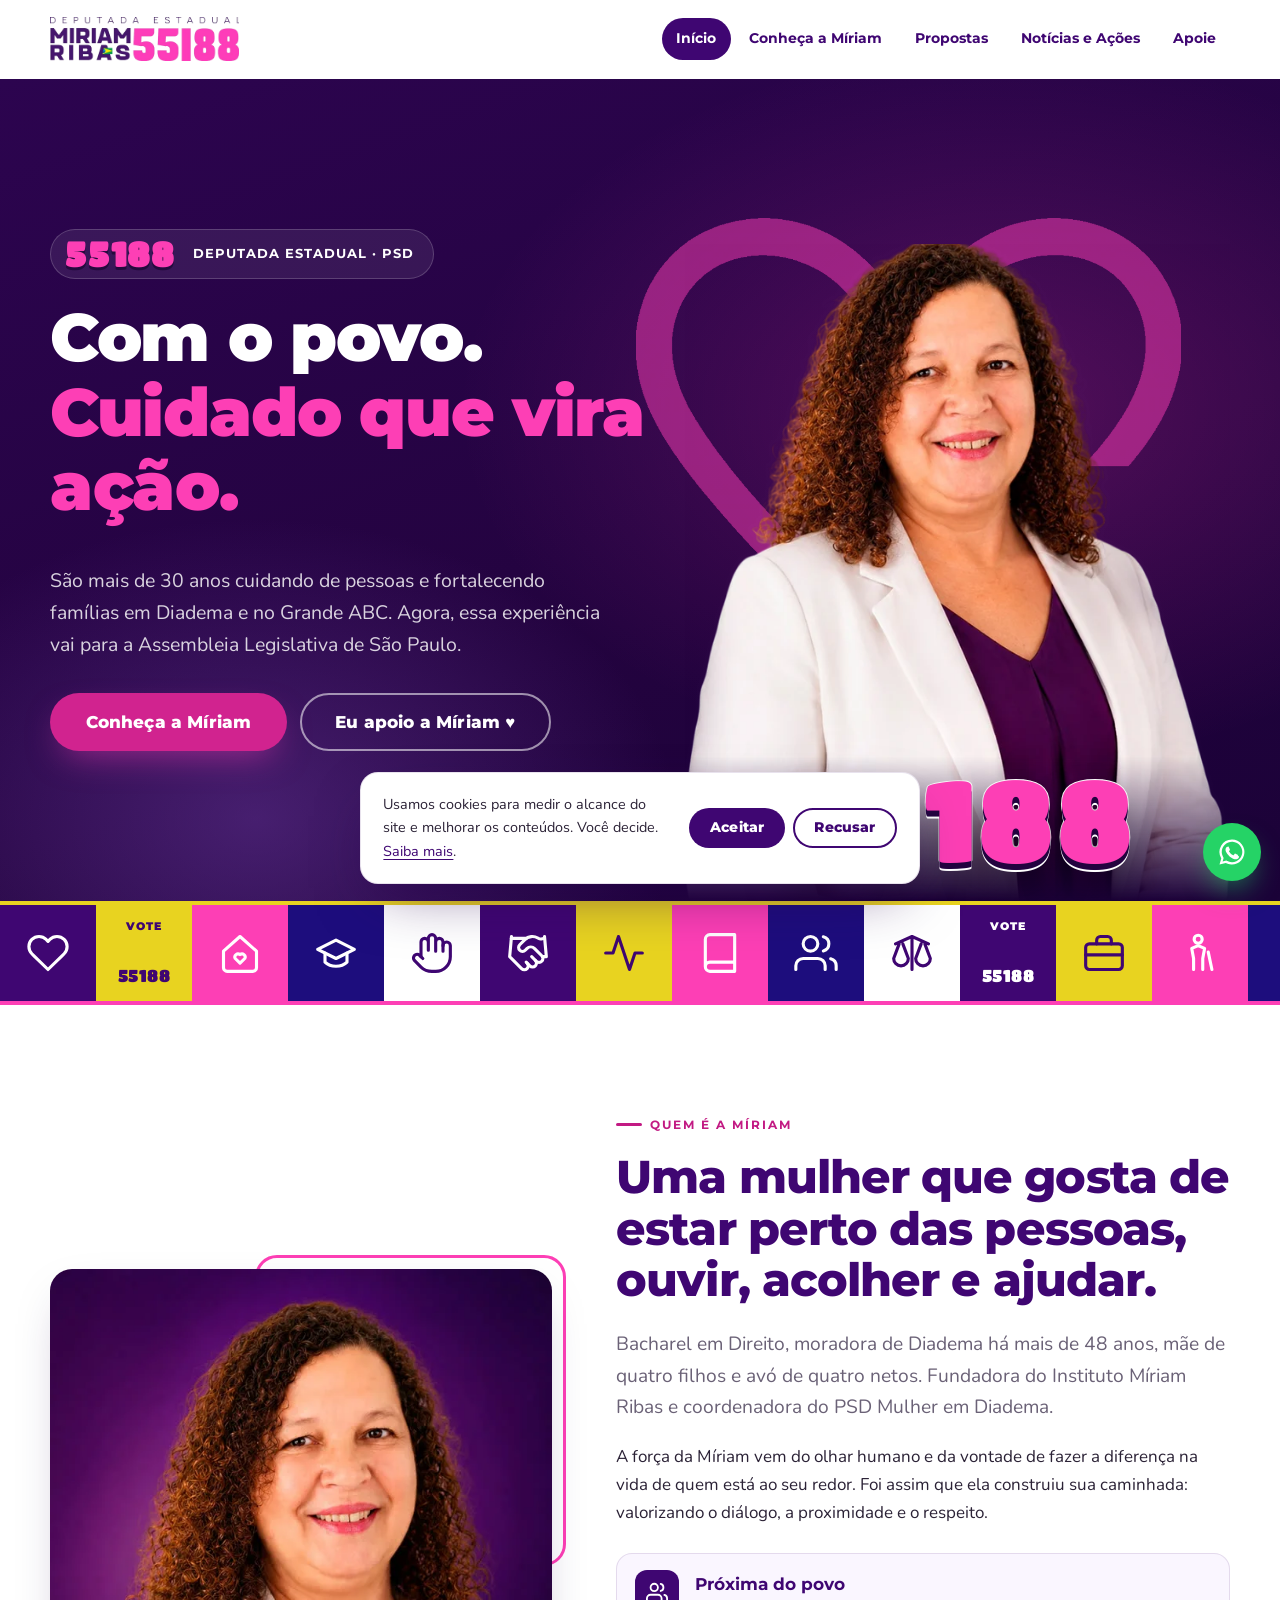
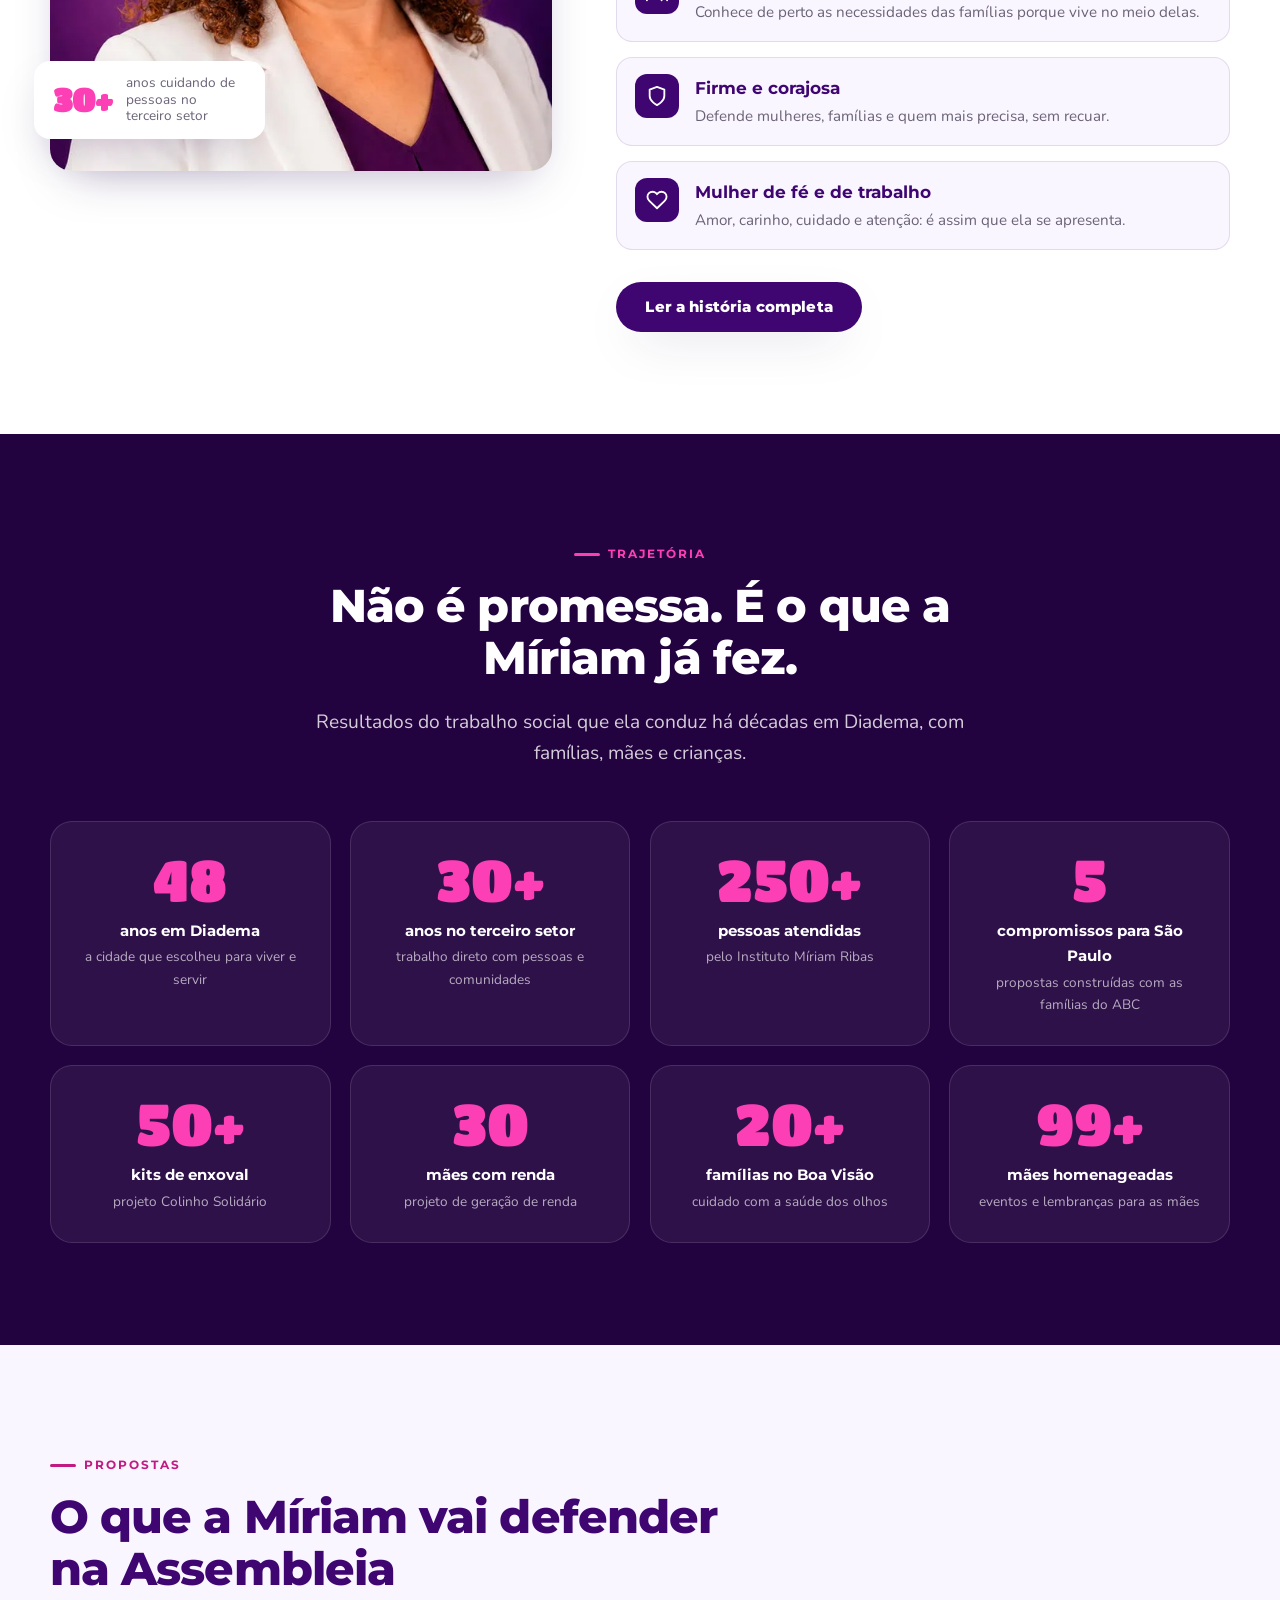
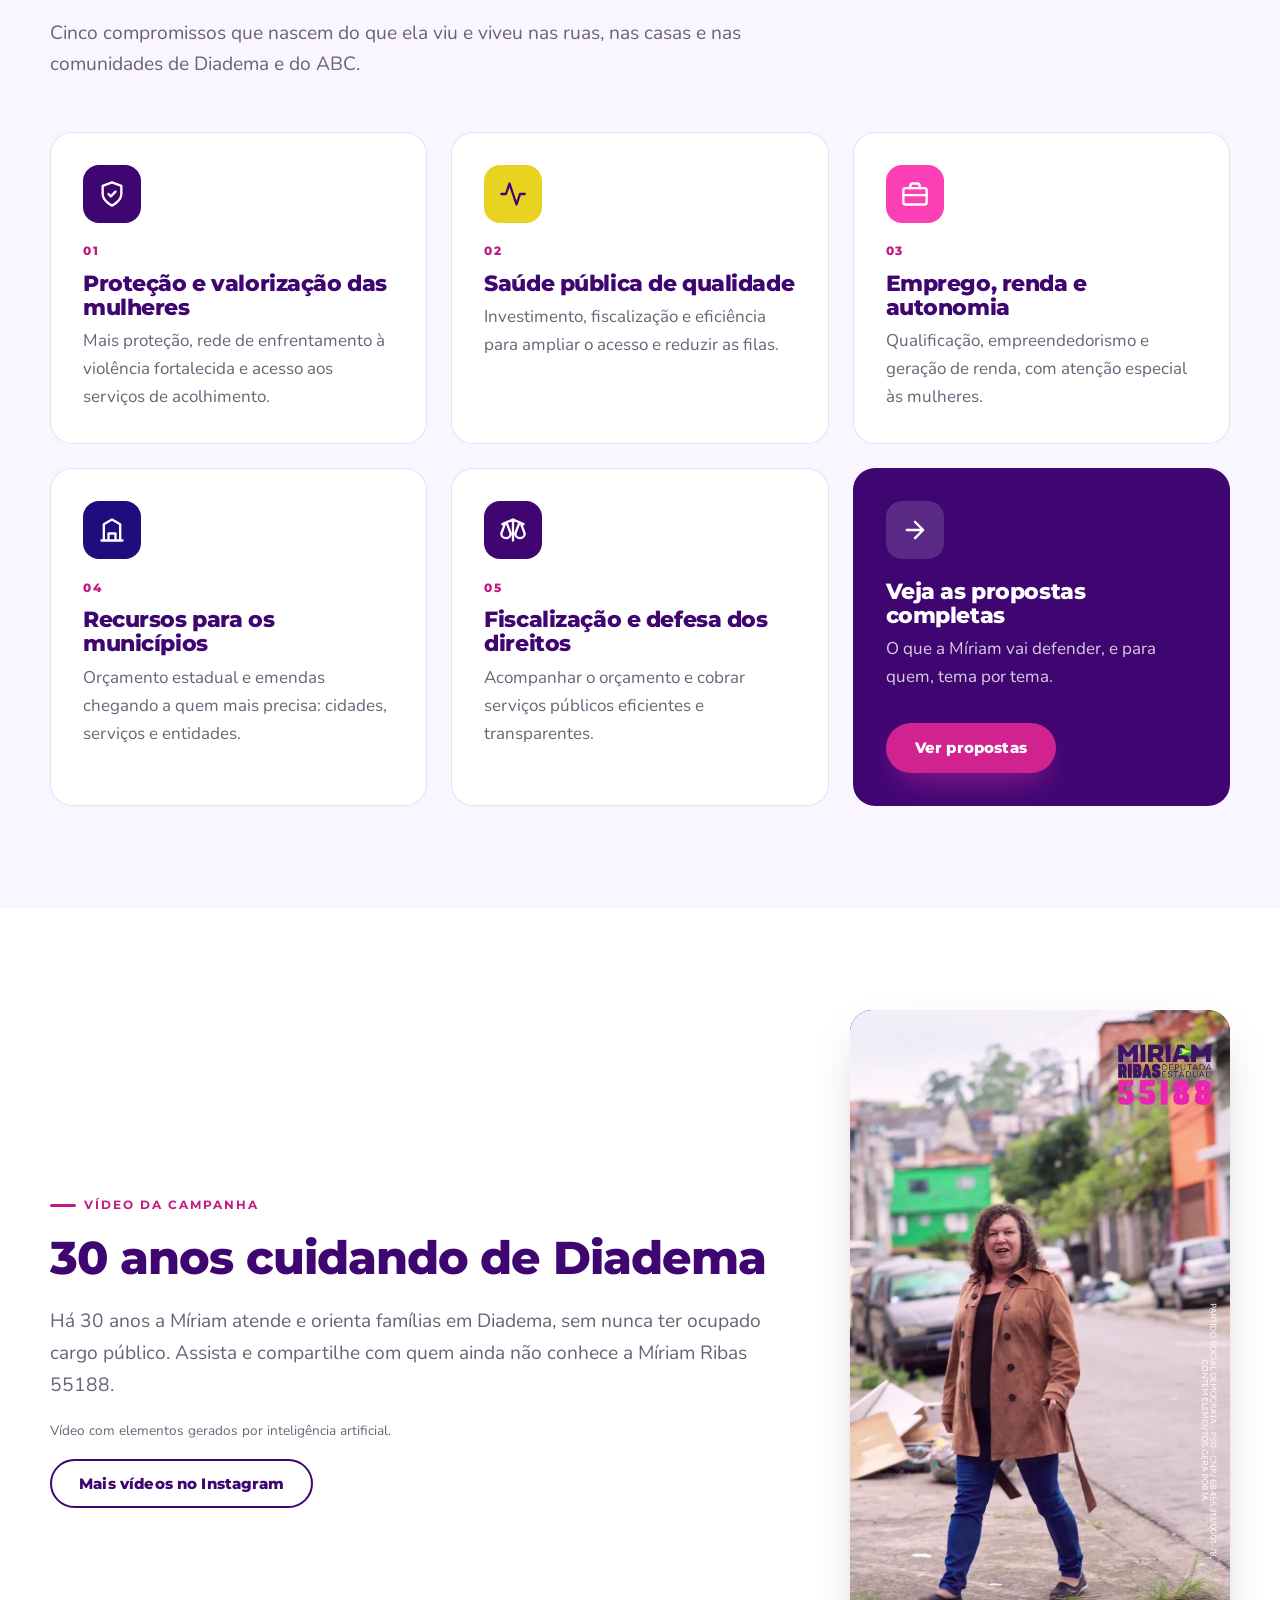
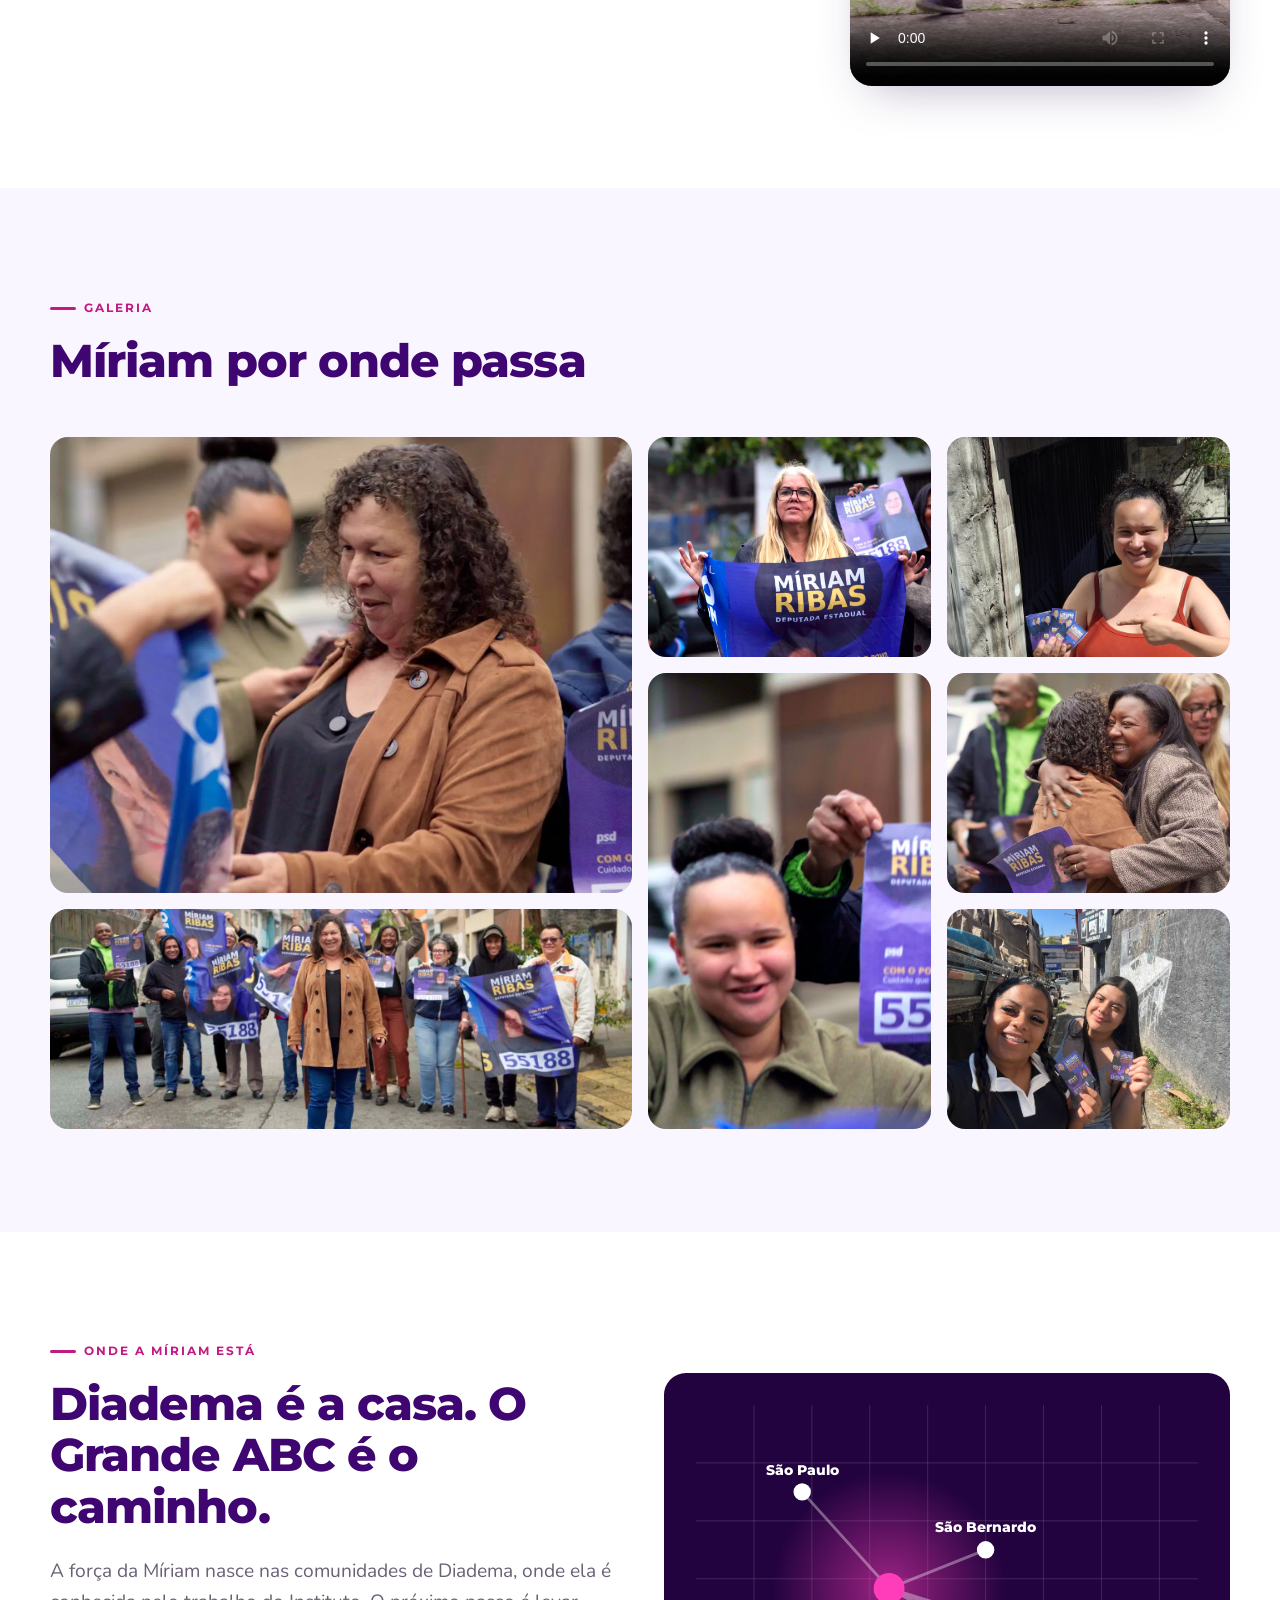
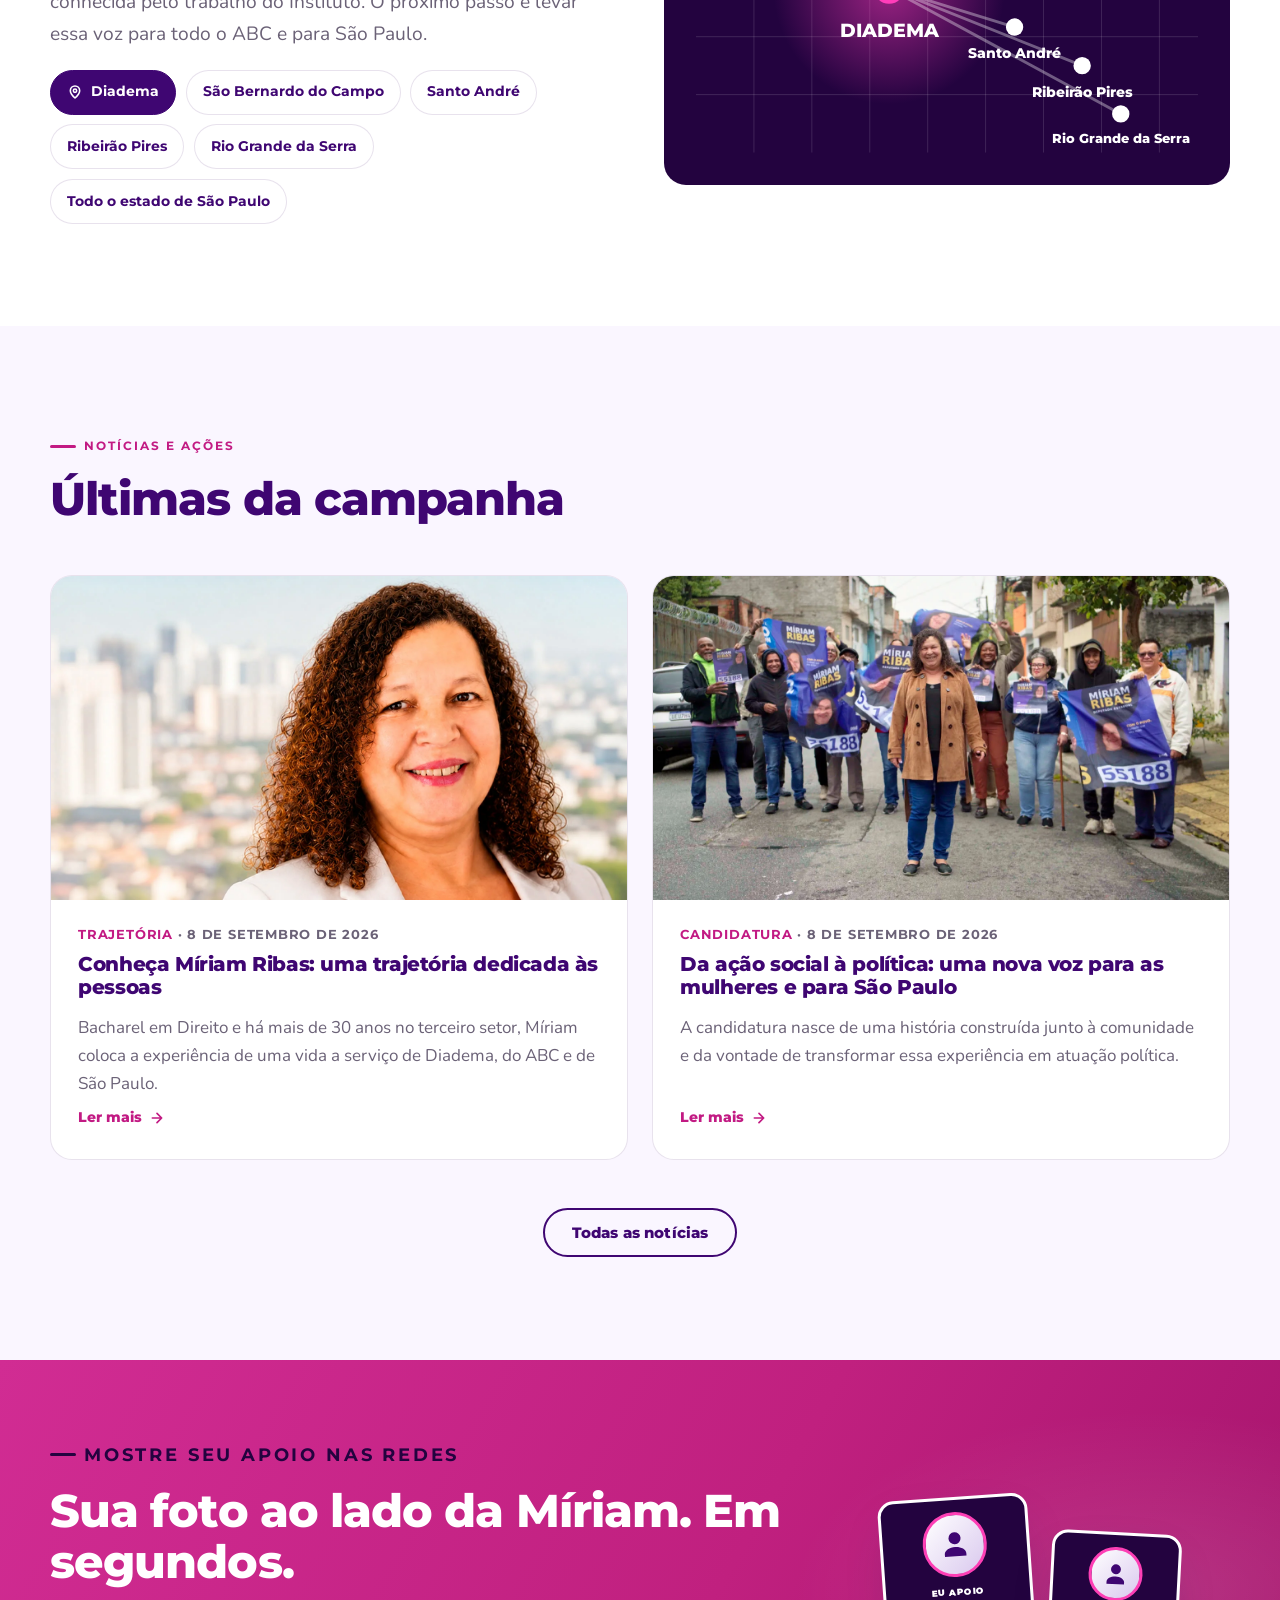
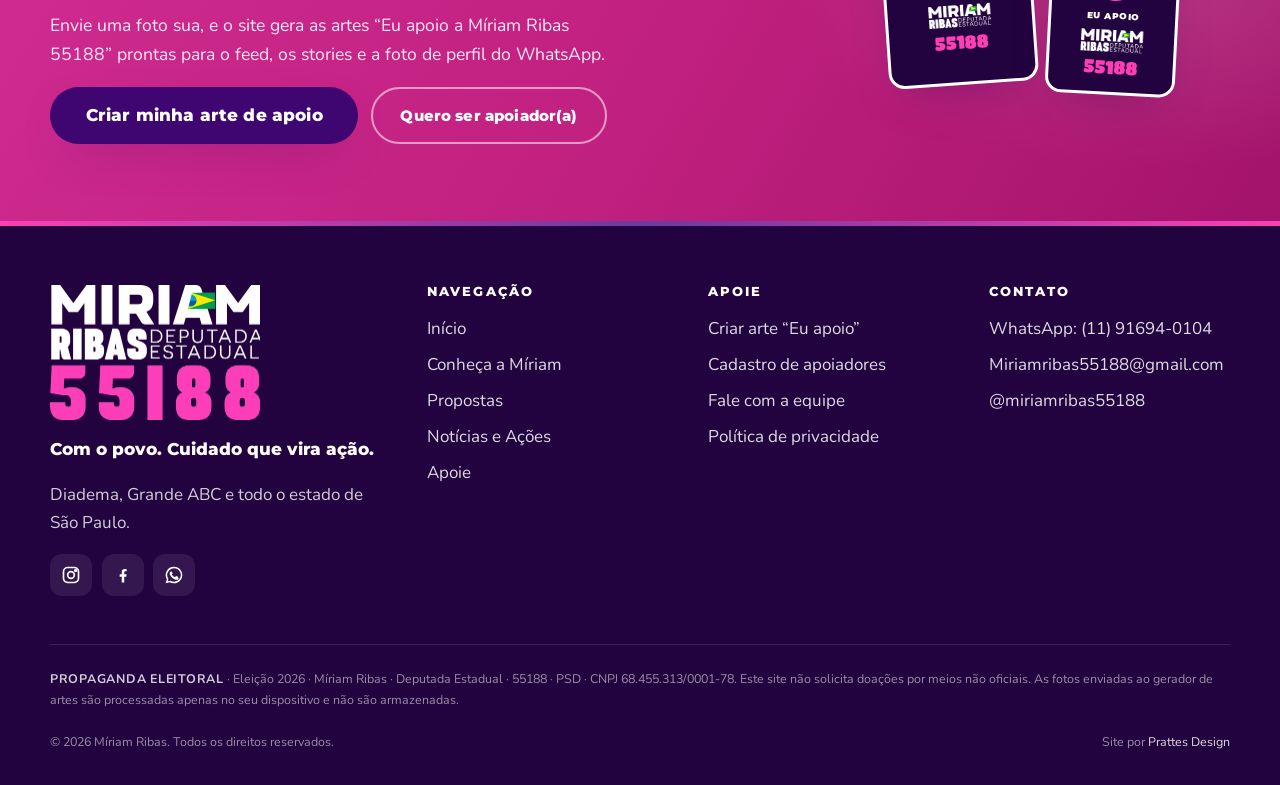
==== commit 591c526b: "Home com o vídeo "30 anos" e página Apoie abrindo pelo gerador - Seção de vídeo da home: vídeo verti" ====
--- a/index.html
+++ b/index.html
@@ -261,23 +261,22 @@
 
   <!-- ===== VÍDEO ===== -->
   <section class="section" id="video">
-    <div class="container">
-      <div class="section-head center reveal">
-        <p class="eyebrow">Em um minuto</p>
-        <h2>Conheça a Míriam pela voz dela</h2>
-      </div>
-      <div class="video-wrap reveal" data-video>
-        <picture>
-          <source media="(max-width: 600px)" srcset="assets/img/poster-video-m.webp" type="image/webp">
-          <source media="(max-width: 600px)" srcset="assets/img/poster-video-m.jpg">
-          <source srcset="assets/img/poster-video.webp" type="image/webp">
-          <img class="video-wrap__poster" src="assets/img/poster-video.jpg" alt="" width="1600" height="900" loading="lazy">
-        </picture>
-        <a class="video-wrap__cta" data-instagram href="#">
-          <div class="play"><svg viewBox="0 0 24 24" fill="currentColor"><path d="M7 4v16l13-8z"/></svg></div>
-          <strong>Assista no Instagram @miriamribas55188</strong>
-          <span>Vídeos, bastidores e a agenda da campanha, todo dia.</span>
-        </a>
+    <div class="container video-bloco">
+      <div class="section-head reveal">
+        <p class="eyebrow">Vídeo da campanha</p>
+        <h2>30 anos cuidando de Diadema</h2>
+        <p class="lead">Há 30 anos a Míriam atende e orienta famílias em Diadema, sem nunca ter ocupado cargo público. Assista e compartilhe com quem ainda não conhece a Míriam Ribas 55188.</p>
+      </div>
+      <div class="video-vertical reveal" data-delay="1">
+        <video controls playsinline preload="none" poster="assets/video/miriam-30-anos-poster.webp" width="720" height="1280" aria-label="Vídeo da Míriam Ribas 55188: 30 anos cuidando de Diadema, com elementos gerados por inteligência artificial">
+          <source src="assets/video/miriam-30-anos.mp4" type="video/mp4">
+        </video>
+      </div>
+      <div class="video-bloco__acoes reveal" data-delay="1">
+        <p class="video-ia">Vídeo com elementos gerados por inteligência artificial.</p>
+        <div class="btn-group">
+          <a data-instagram href="#" class="btn btn--outline">Mais vídeos no Instagram</a>
+        </div>
       </div>
     </div>
   </section>
--- a/assets/css/style.css
+++ b/assets/css/style.css
@@ -400,6 +400,25 @@
 .play svg { width: 34px; height: 34px; margin-left: 4px; color: #fff; }
 .video-wrap__cta:hover .play { transform: scale(1.08); }
 
+/* vídeo vertical (reels) ao lado do texto; no celular fica embaixo, centralizado */
+.video-bloco {
+  display: grid; grid-template-columns: 1fr minmax(260px, 380px);
+  grid-template-areas: "texto video" "acoes video"; column-gap: clamp(2rem, 5vw, 5rem); row-gap: 0;
+}
+.video-bloco .section-head { grid-area: texto; align-self: end; margin-bottom: 0; }
+.video-bloco__acoes { grid-area: acoes; align-self: start; }
+.video-vertical { grid-area: video; position: relative; width: 100%; aspect-ratio: 9 / 16; border-radius: var(--radius); overflow: hidden; background: var(--roxo-900); box-shadow: var(--shadow); }
+.video-vertical video { display: block; width: 100%; height: 100%; object-fit: cover; background: var(--roxo-900); }
+.video-ia { font-size: .85rem; color: var(--texto-suave); margin: 0 0 1rem; }
+/* no celular o vídeo vem logo depois do texto; aviso de IA e botão ficam embaixo dele */
+@media (max-width: 800px) {
+  .video-bloco { grid-template-columns: 1fr; grid-template-areas: "texto" "video" "acoes"; row-gap: 1.5rem; }
+  .video-bloco .section-head { text-align: center; margin-inline: auto; }
+  .video-bloco__acoes { text-align: center; }
+  .video-bloco .btn-group { justify-content: center; }
+  .video-vertical { max-width: 340px; margin-inline: auto; }
+}
+
 /* ---------- galeria ---------- */
 .galeria { display: grid; grid-template-columns: repeat(4, 1fr); grid-auto-rows: 220px; gap: 1rem; }
 .galeria a { position: relative; border-radius: 18px; overflow: hidden; display: block; background: var(--lilas); }
@@ -534,6 +553,12 @@
 .page-hero__img img { border-radius: var(--radius); box-shadow: 0 24px 60px -20px rgba(0, 0, 0, .6); max-height: 520px; width: auto; margin-left: auto; border: 4px solid rgba(255, 255, 255, .9); }
 .breadcrumb { font-size: .85rem; color: rgba(255, 255, 255, .65); margin-bottom: 1rem; font-family: var(--font-titulo); font-weight: 700; letter-spacing: .04em; }
 .breadcrumb a { color: rgba(255, 255, 255, .85); }
+.breadcrumb--claro { color: var(--texto-suave); }
+.breadcrumb--claro a { color: var(--roxo); }
+/* página Apoie: o gerador abre a página (H1 no tamanho de título de seção) e o bloco roxo vem depois (H2 no tamanho de título principal) */
+.section--topo { padding-top: clamp(2.5rem, 5vw, 4rem); }
+.h1-secao { font-size: clamp(1.9rem, 3.6vw, 2.9rem); font-weight: 800; }
+.page-hero .page-hero__titulo { color: #fff; font-size: clamp(2.4rem, 5.2vw, 4.2rem); font-weight: 900; }
 @media (max-width: 960px) { .page-hero__inner { grid-template-columns: 1fr; } .page-hero__img { display: none; } }
 
 /* ---------- história (quem é) ---------- */
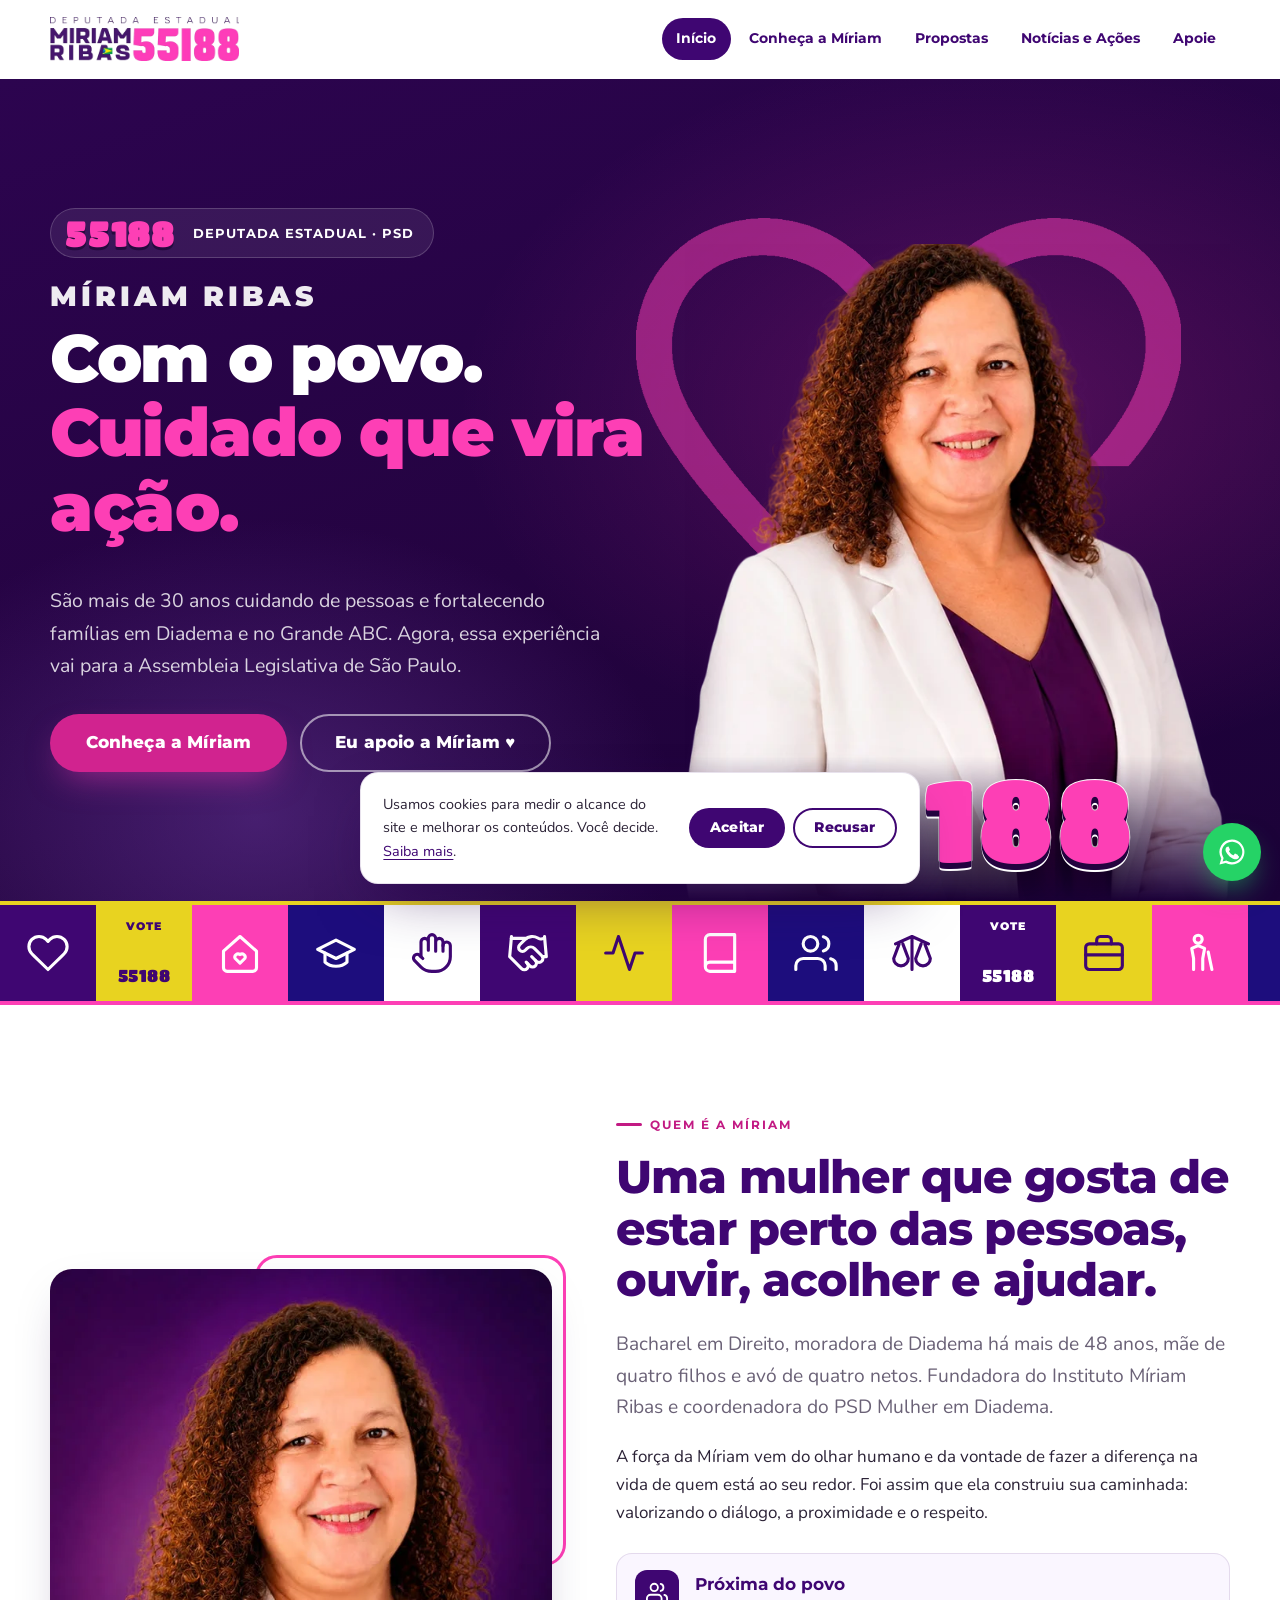
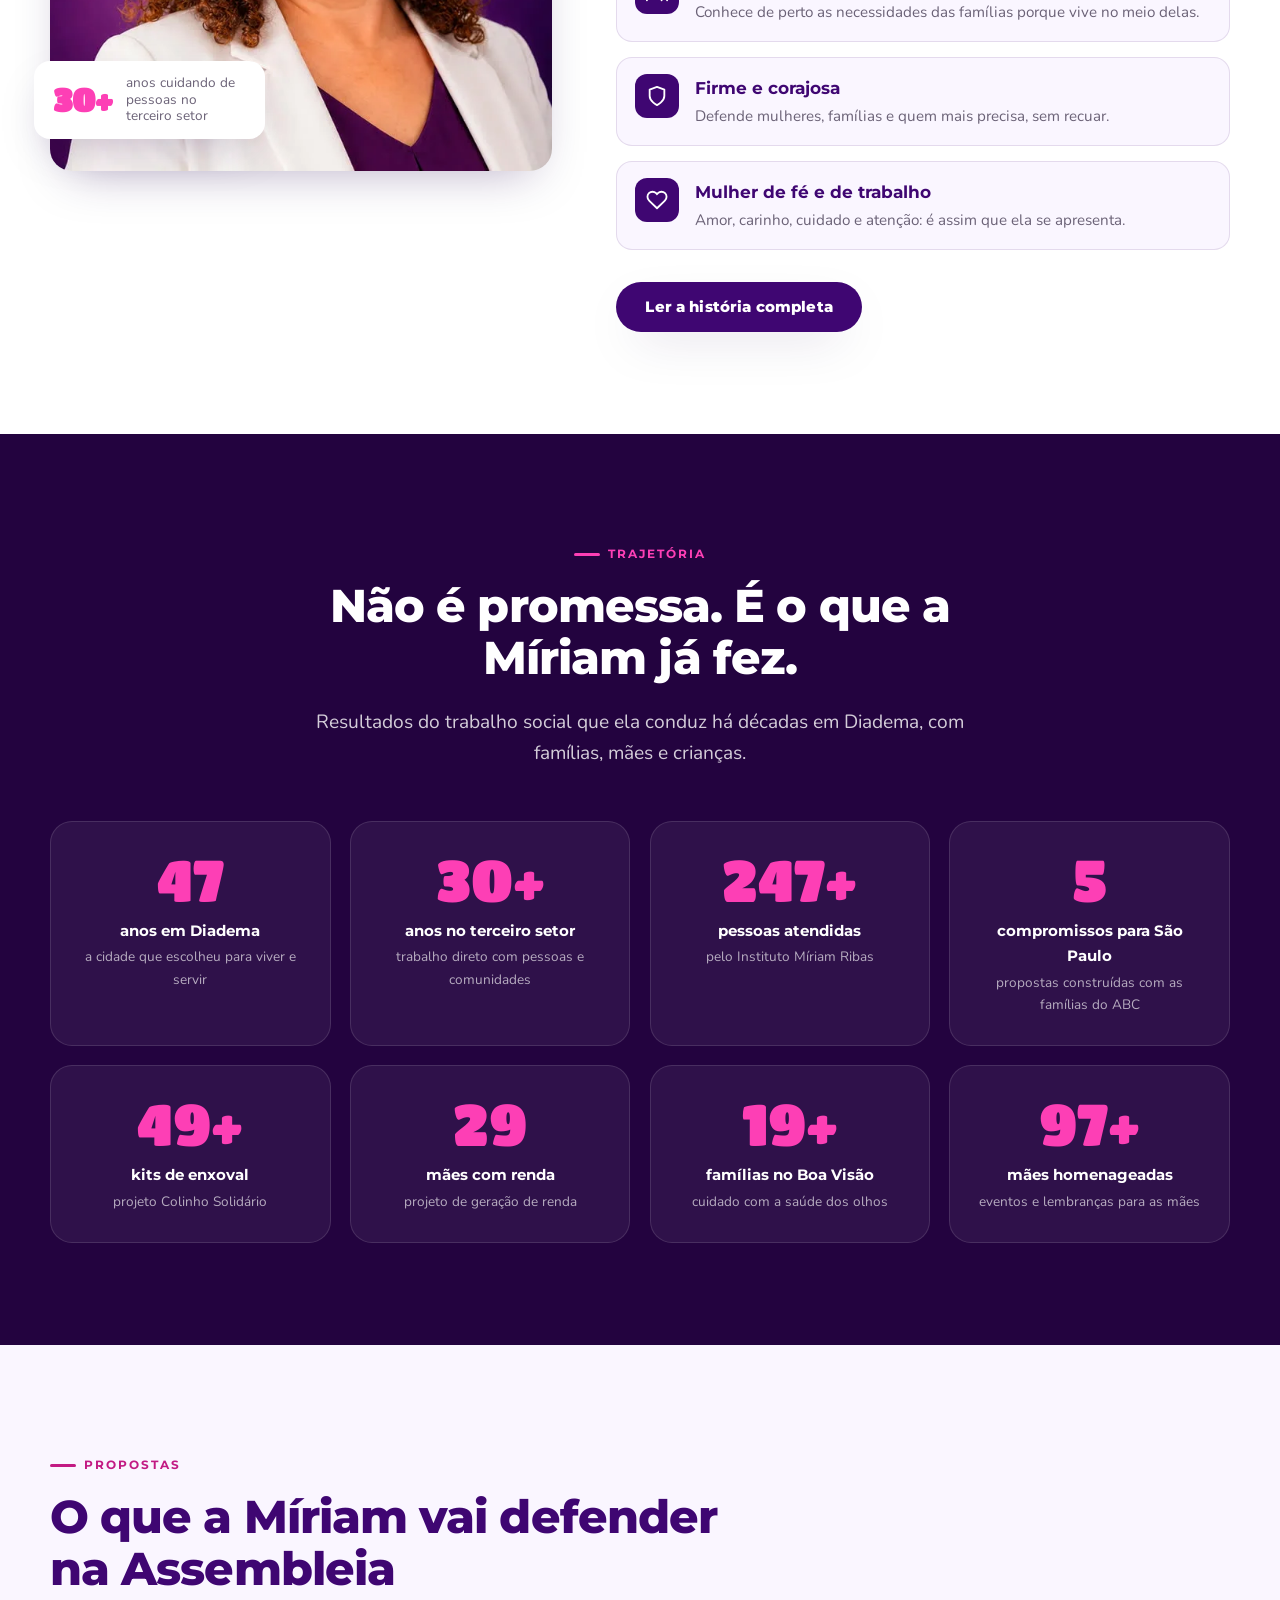
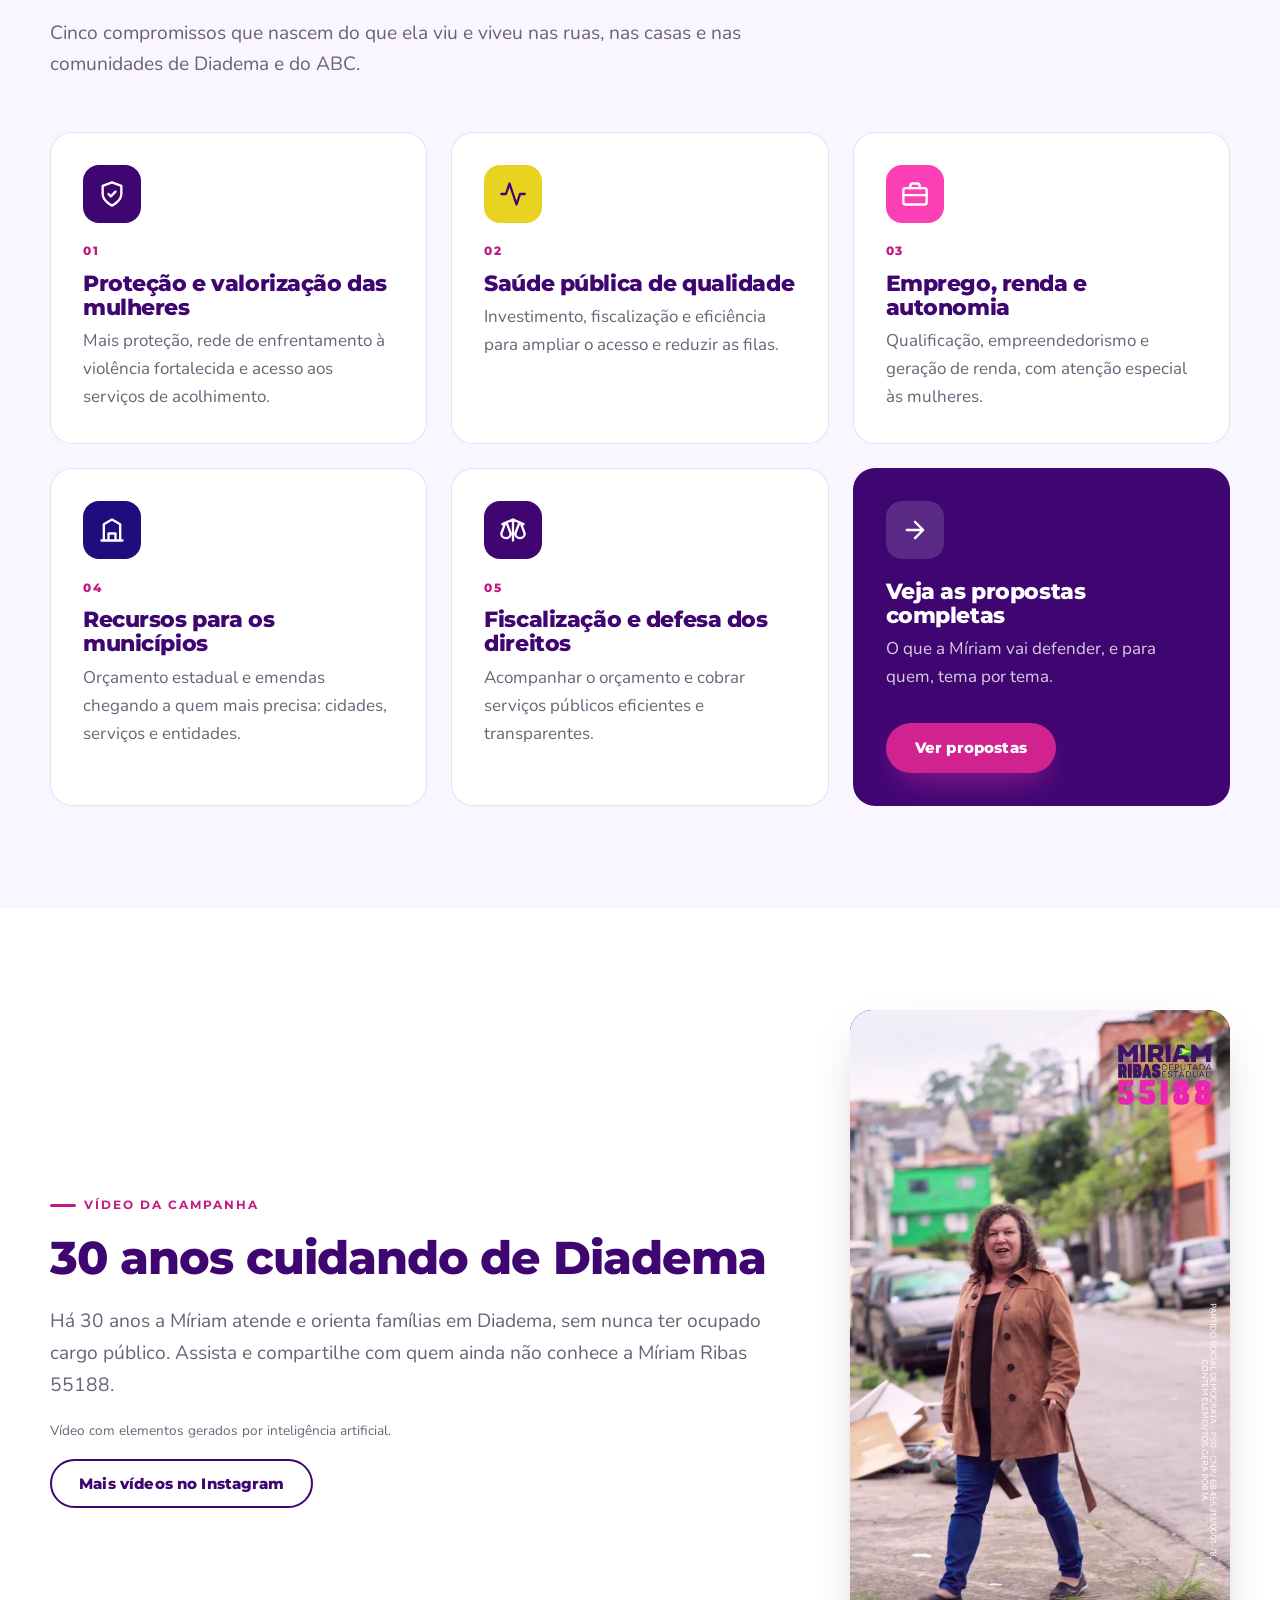
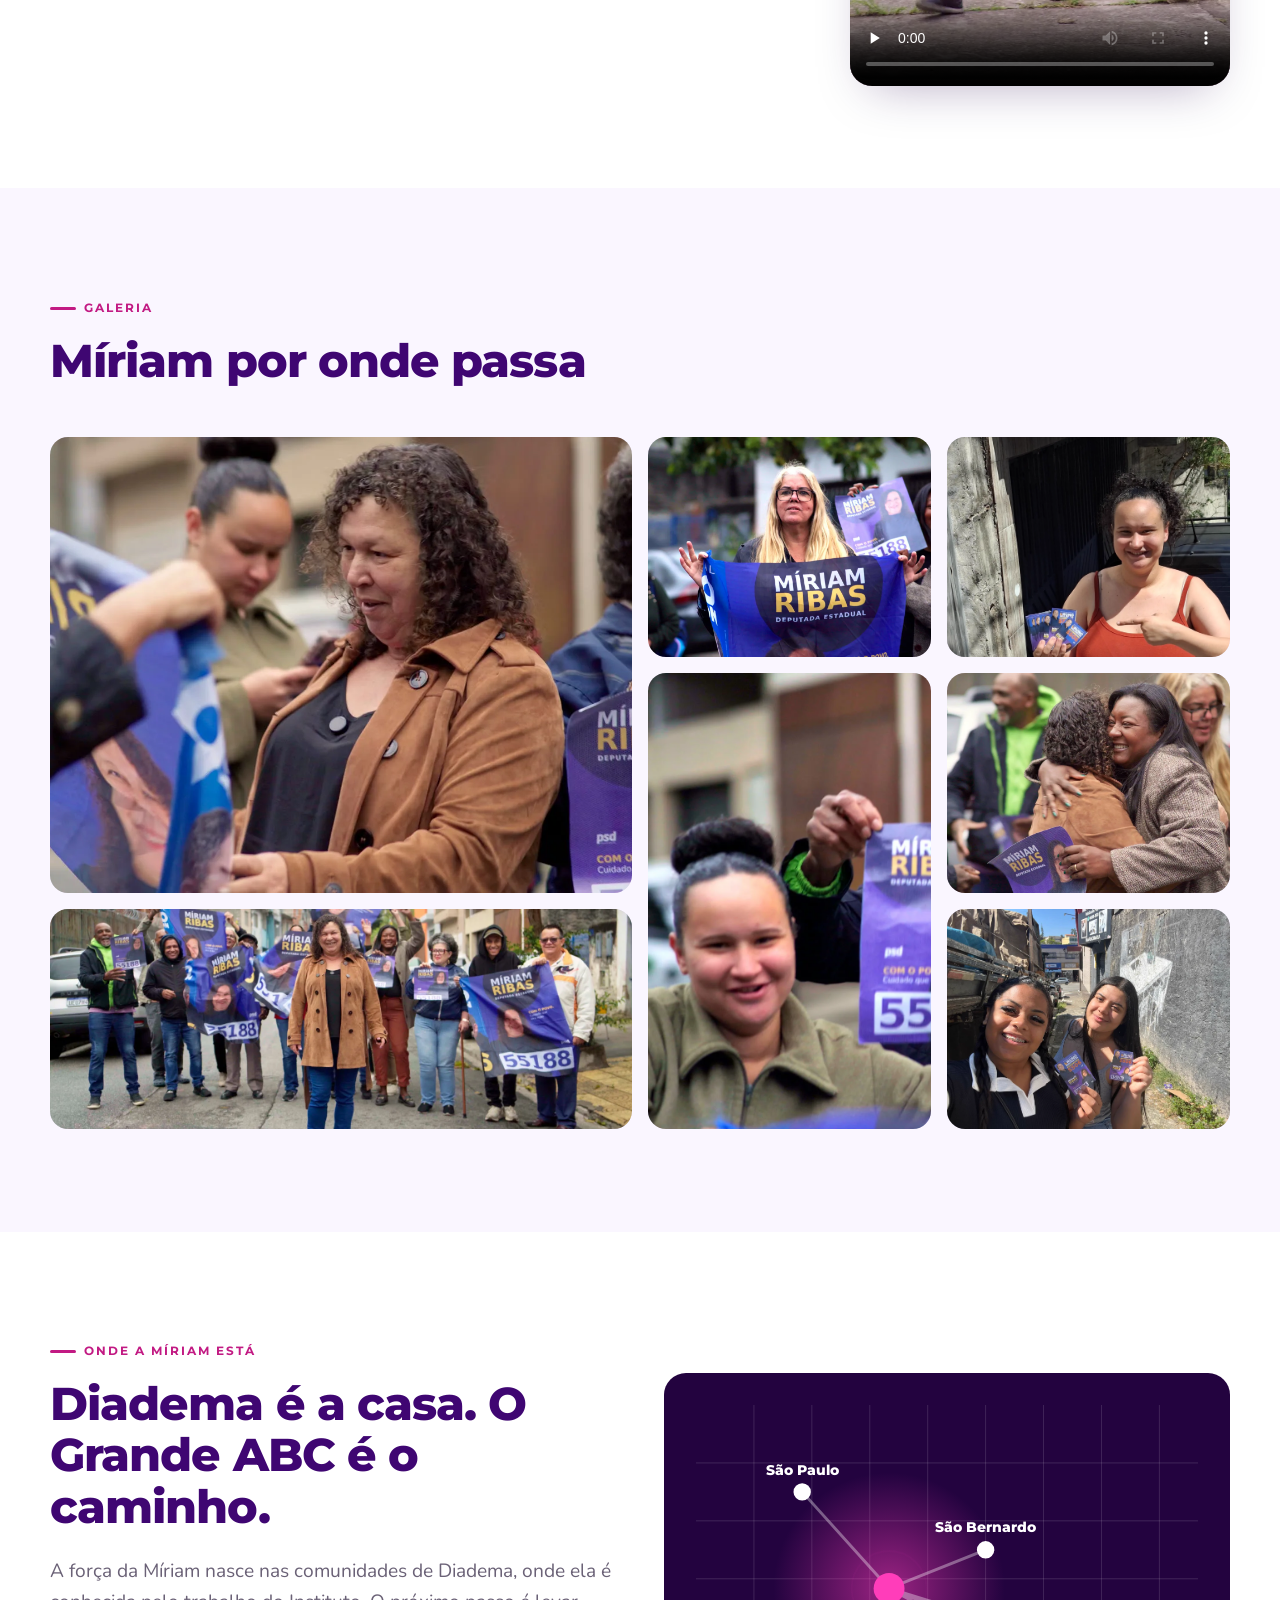
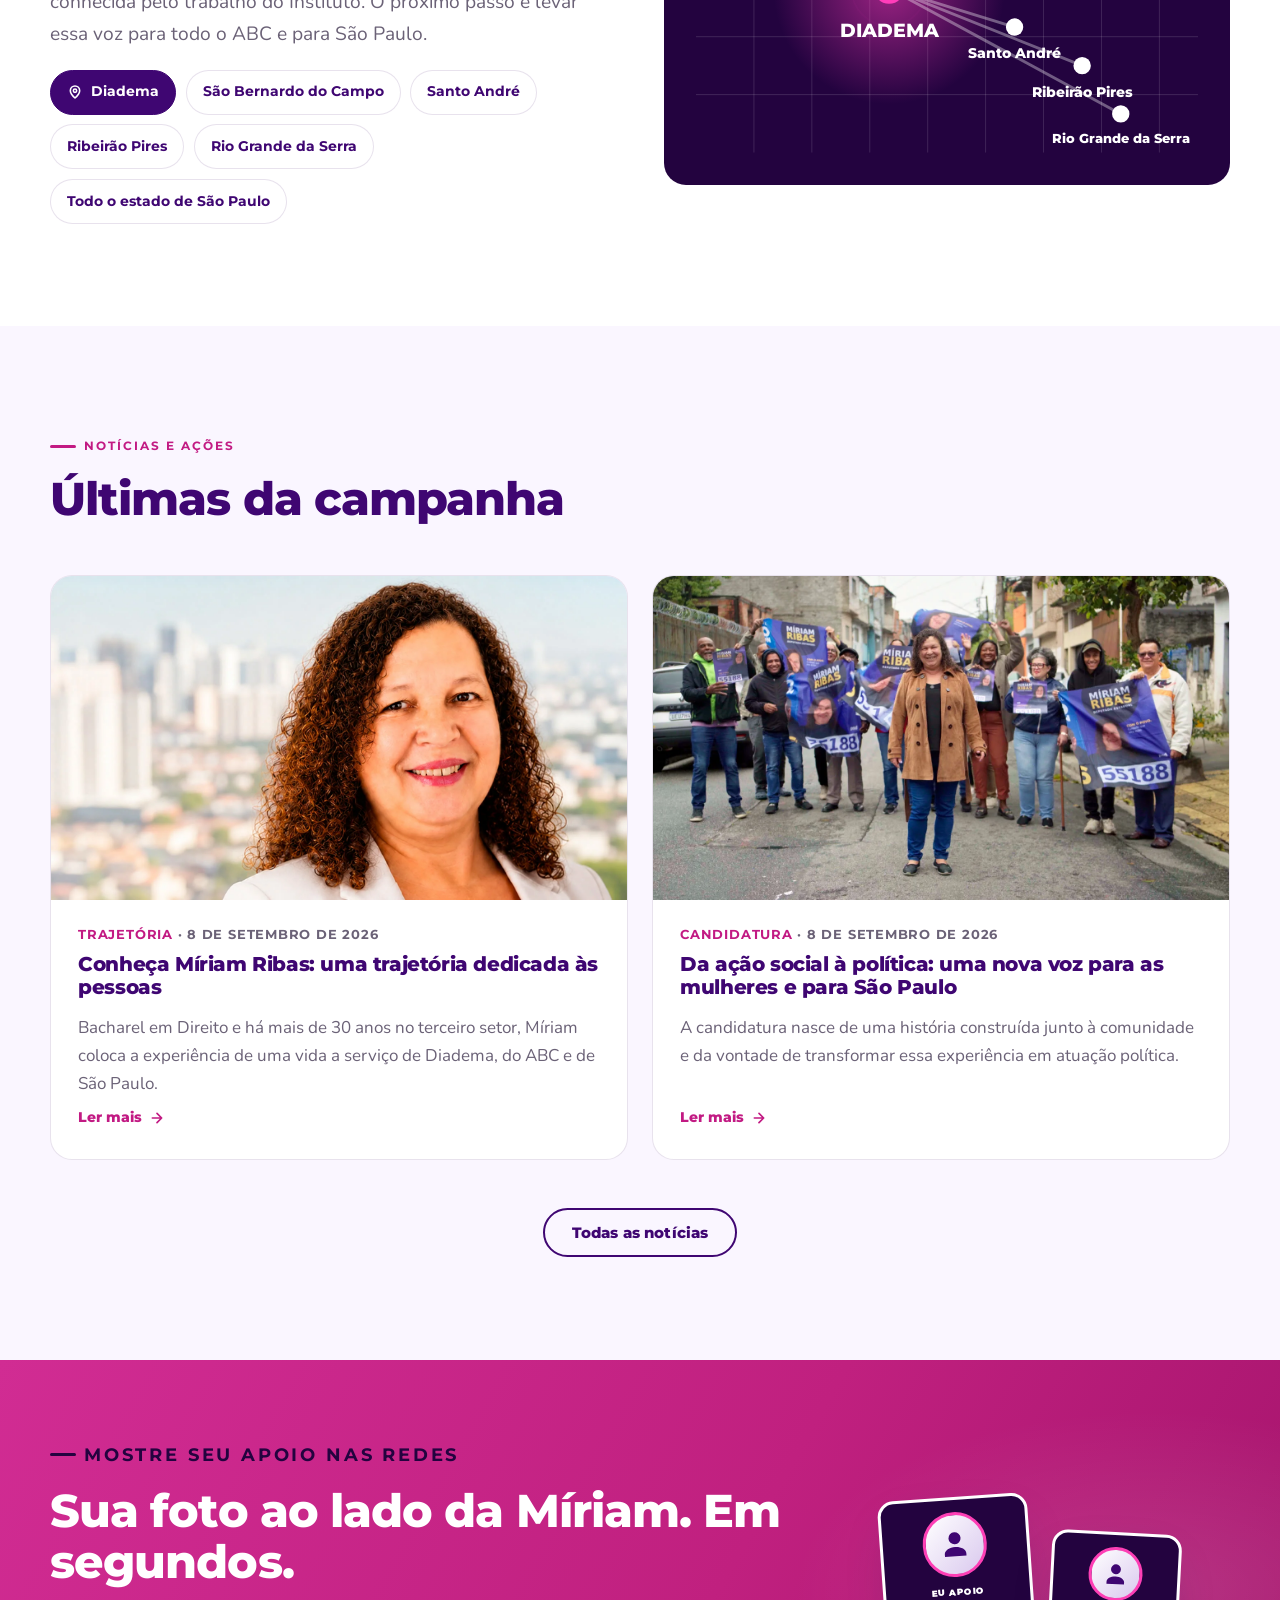
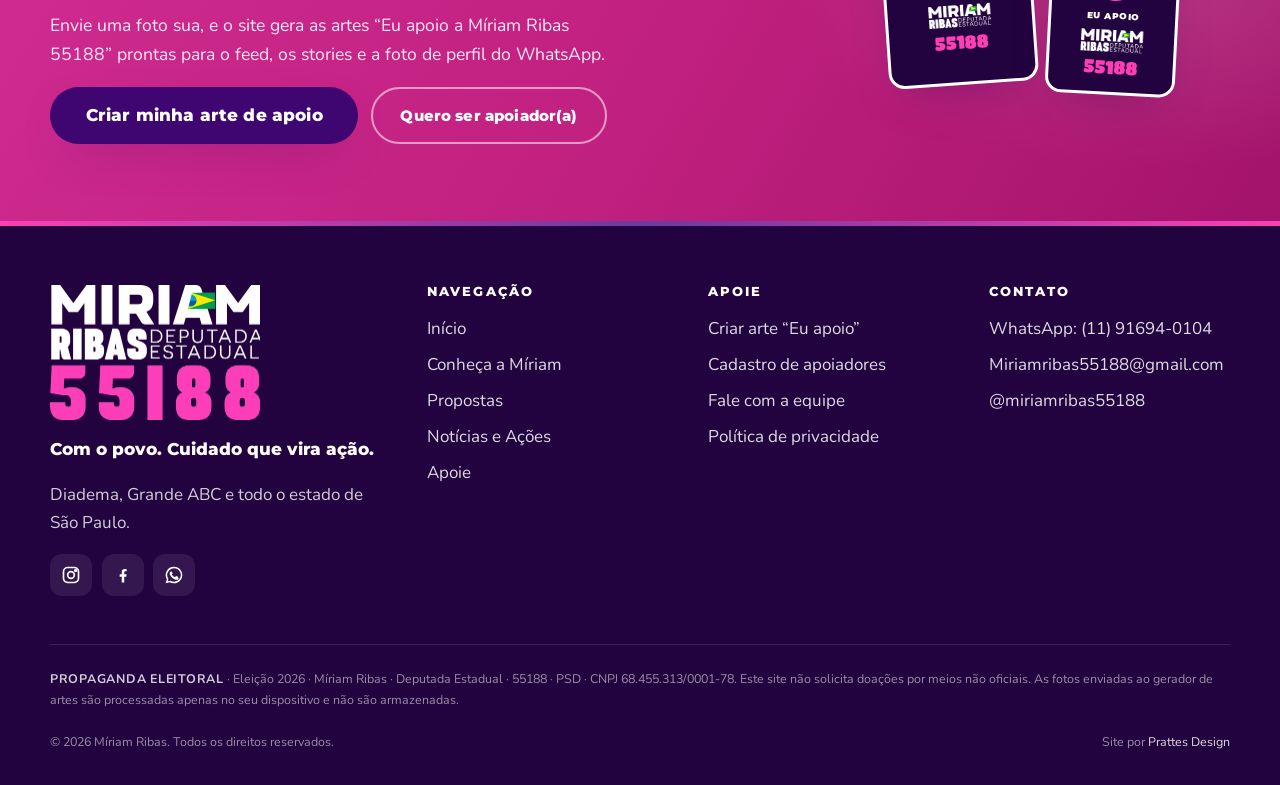
==== commit 34601892: "Home: nome "Míriam Ribas" como primeira linha do título principal Aprovado pelo Vinicius a partir da" ====
--- a/index.html
+++ b/index.html
@@ -82,7 +82,7 @@
     <div class="container hero__inner">
       <div class="hero__text">
         <div class="hero__badge"><span class="num">55188</span> Deputada Estadual · PSD</div>
-        <h1>Com o povo.<br><span class="destaque">Cuidado que vira ação.</span></h1>
+        <h1><span class="hero__nome">Míriam Ribas</span> Com o povo.<br><span class="destaque">Cuidado que vira ação.</span></h1>
         <p class="lead">São mais de 30 anos cuidando de pessoas e fortalecendo famílias em Diadema e no Grande ABC. Agora, essa experiência vai para a Assembleia Legislativa de São Paulo.</p>
         <div class="btn-group">
           <a href="conheca-a-miriam.html" class="btn btn--rosa btn--lg">Conheça a Míriam</a>
--- a/assets/css/style.css
+++ b/assets/css/style.css
@@ -223,6 +223,8 @@
 @media (max-width: 960px) { .hero__badge { gap: .7rem; padding-right: 1rem; font-size: .7rem; letter-spacing: .06em; } .hero__badge .num { font-size: 1.8rem; } }
 .hero h1 { color: #fff; margin-bottom: .6em; }
 .hero h1 .destaque { color: var(--rosa); }
+/* nome da candidata como primeira linha do título principal (peso de SEO para "Míriam Ribas") */
+.hero h1 .hero__nome { display: block; font-size: .42em; letter-spacing: .14em; text-transform: uppercase; color: rgba(255, 255, 255, .92); margin-bottom: .35em; }
 .hero .lead { color: rgba(255, 255, 255, .82); max-width: 560px; font-size: 1.22rem; margin-bottom: 2rem; }
 .hero__visual { position: relative; z-index: 1; align-self: end; }
 .hero__heart {
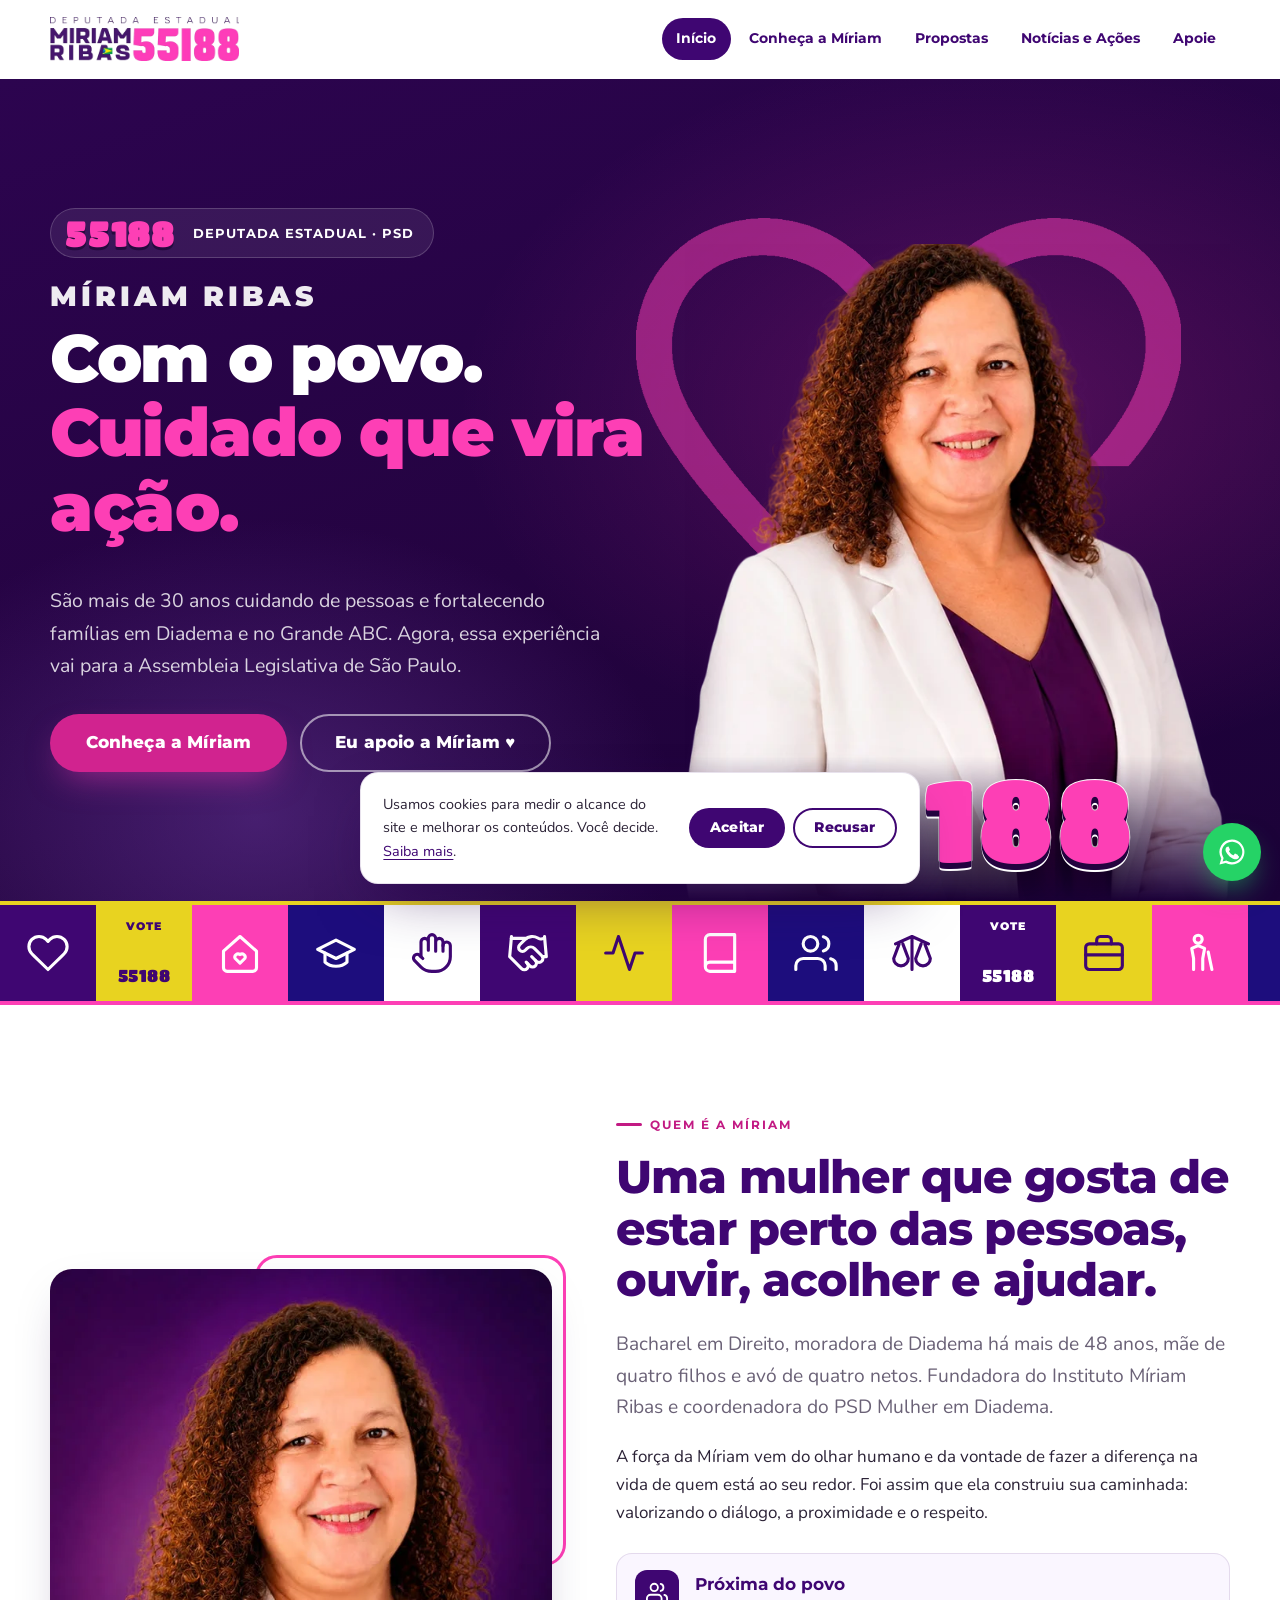
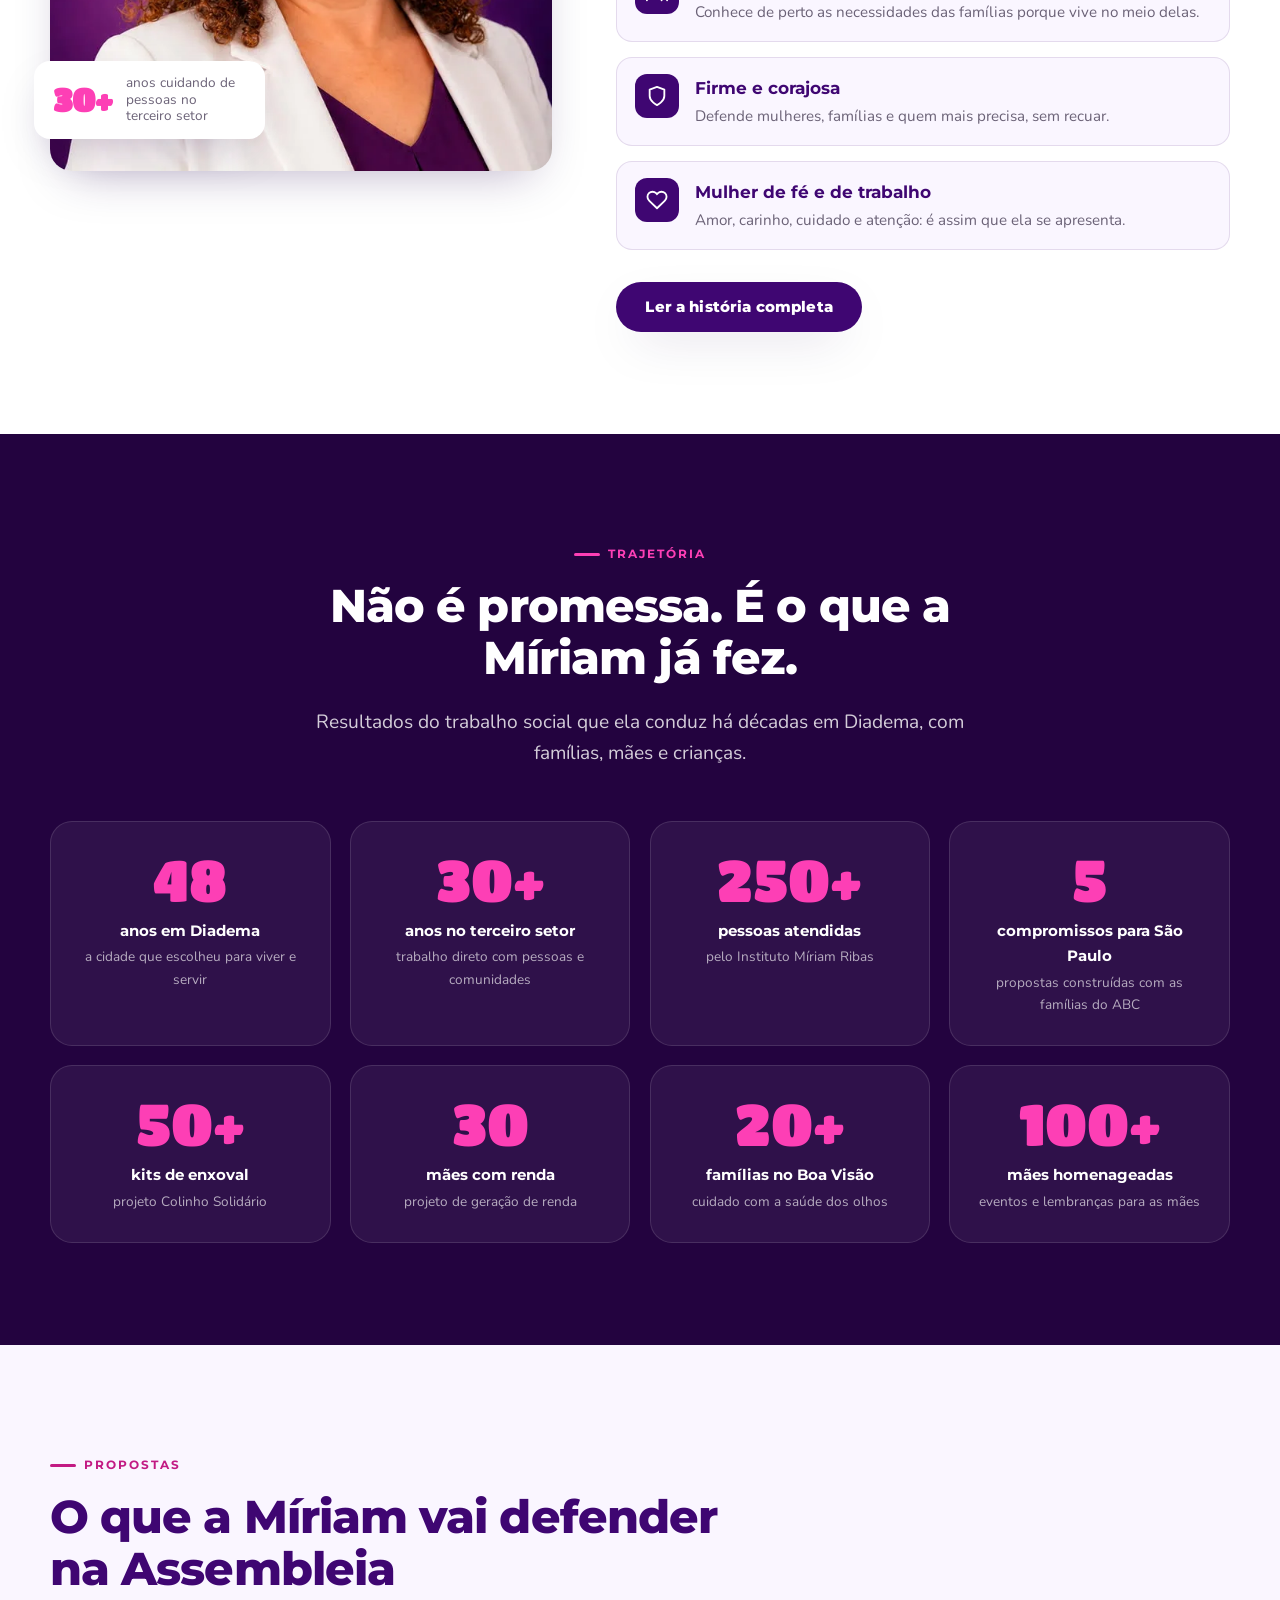
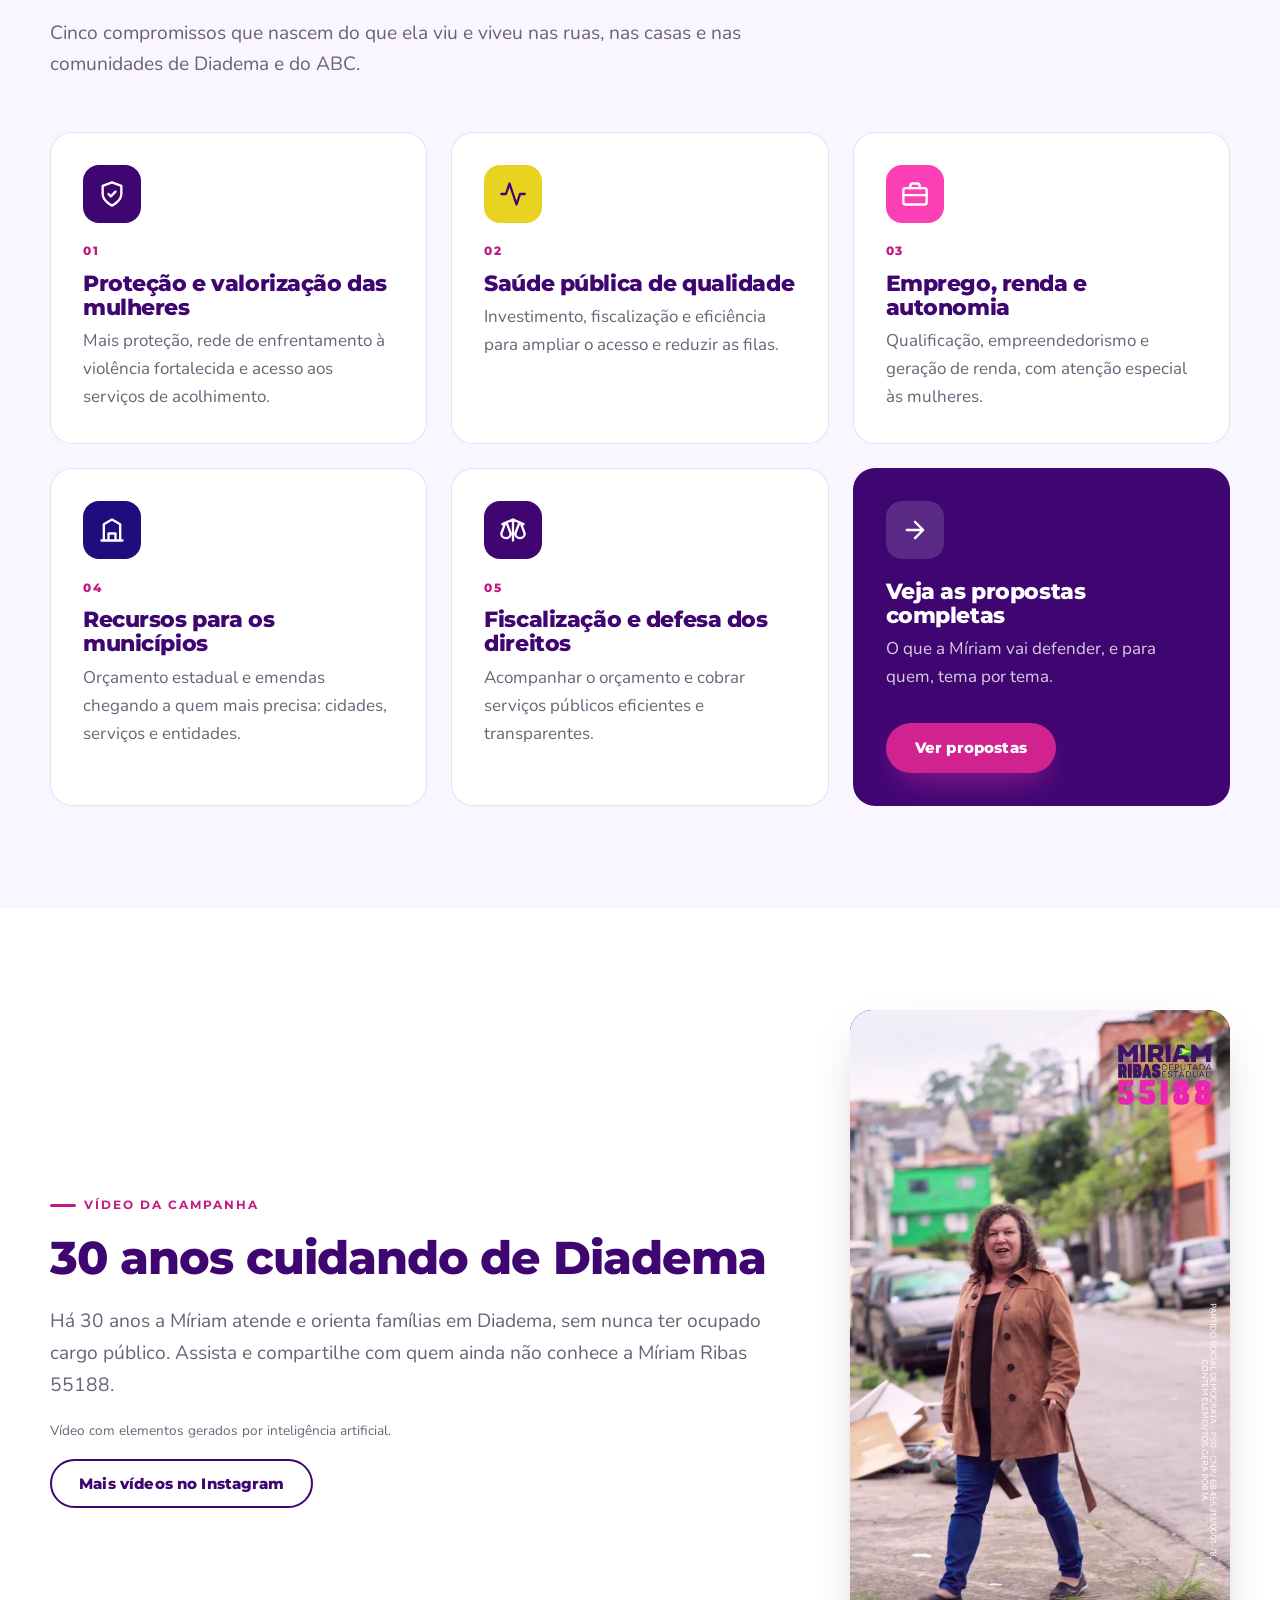
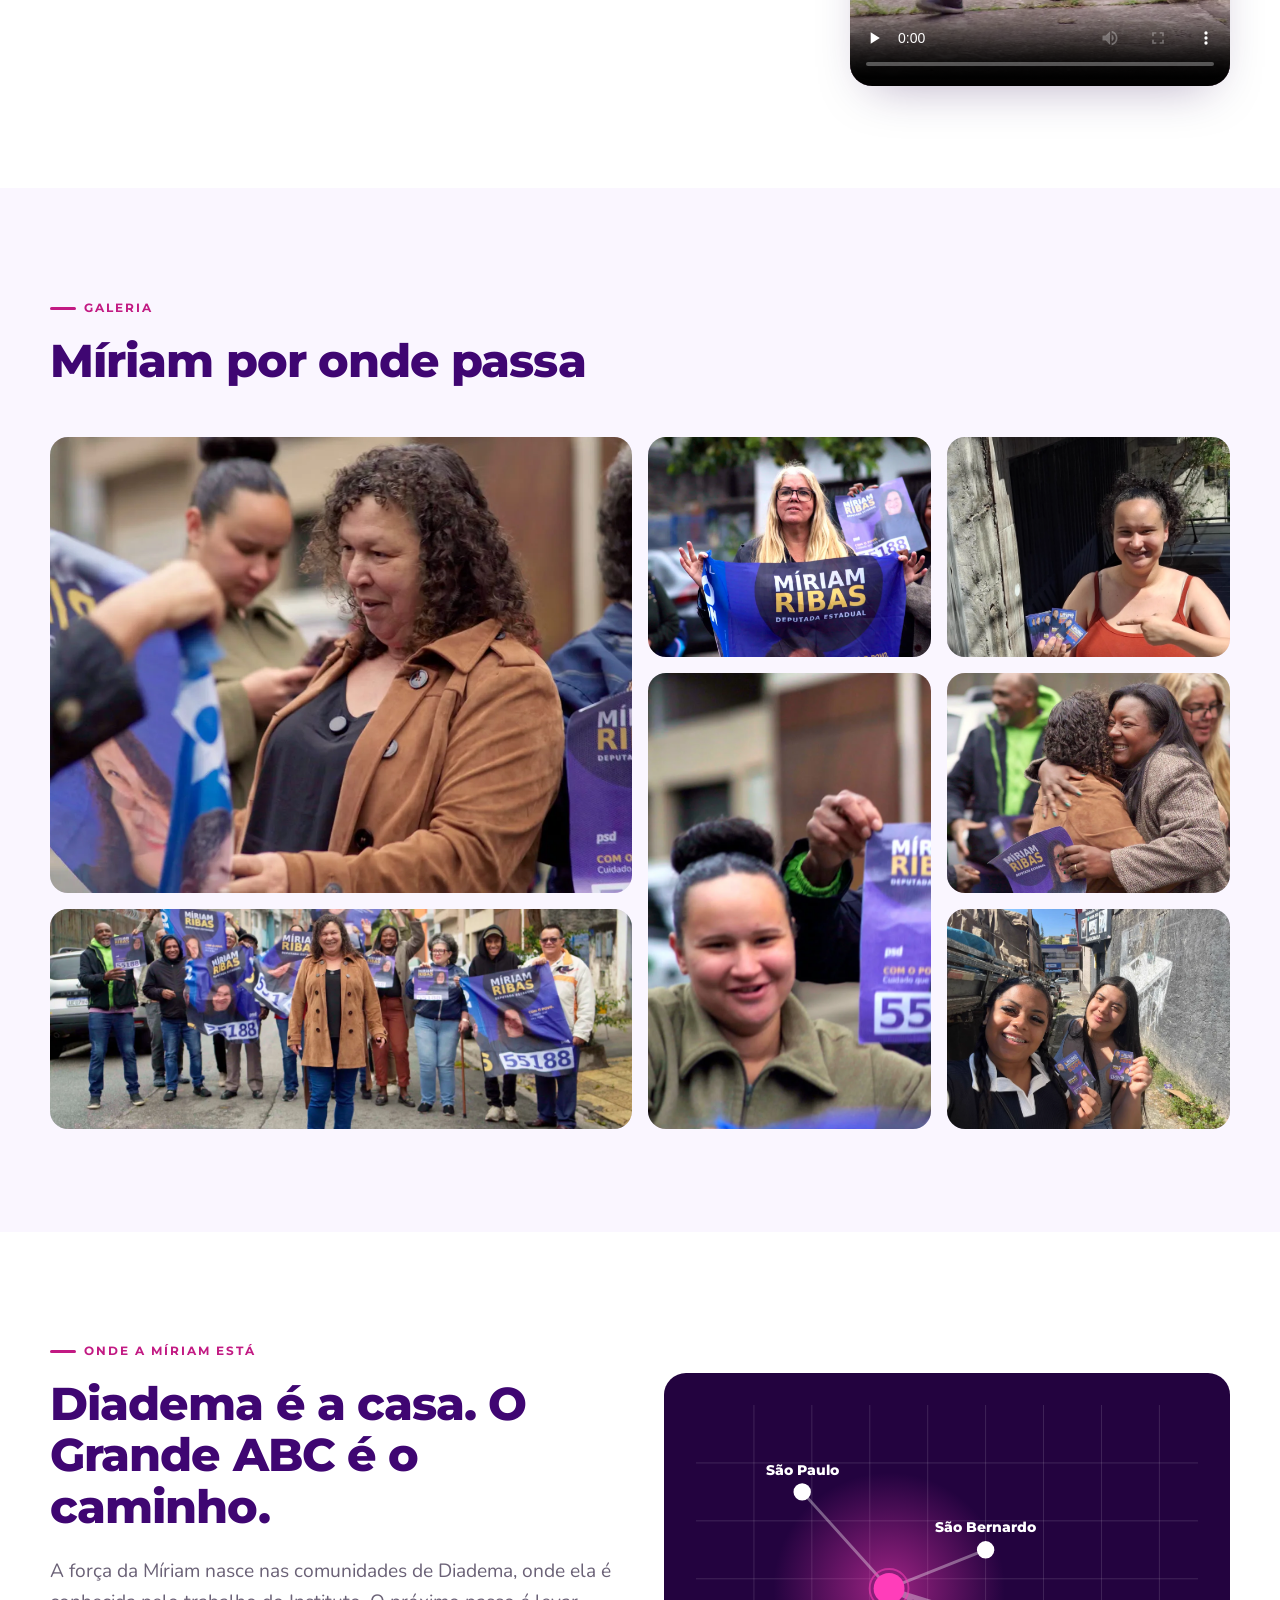
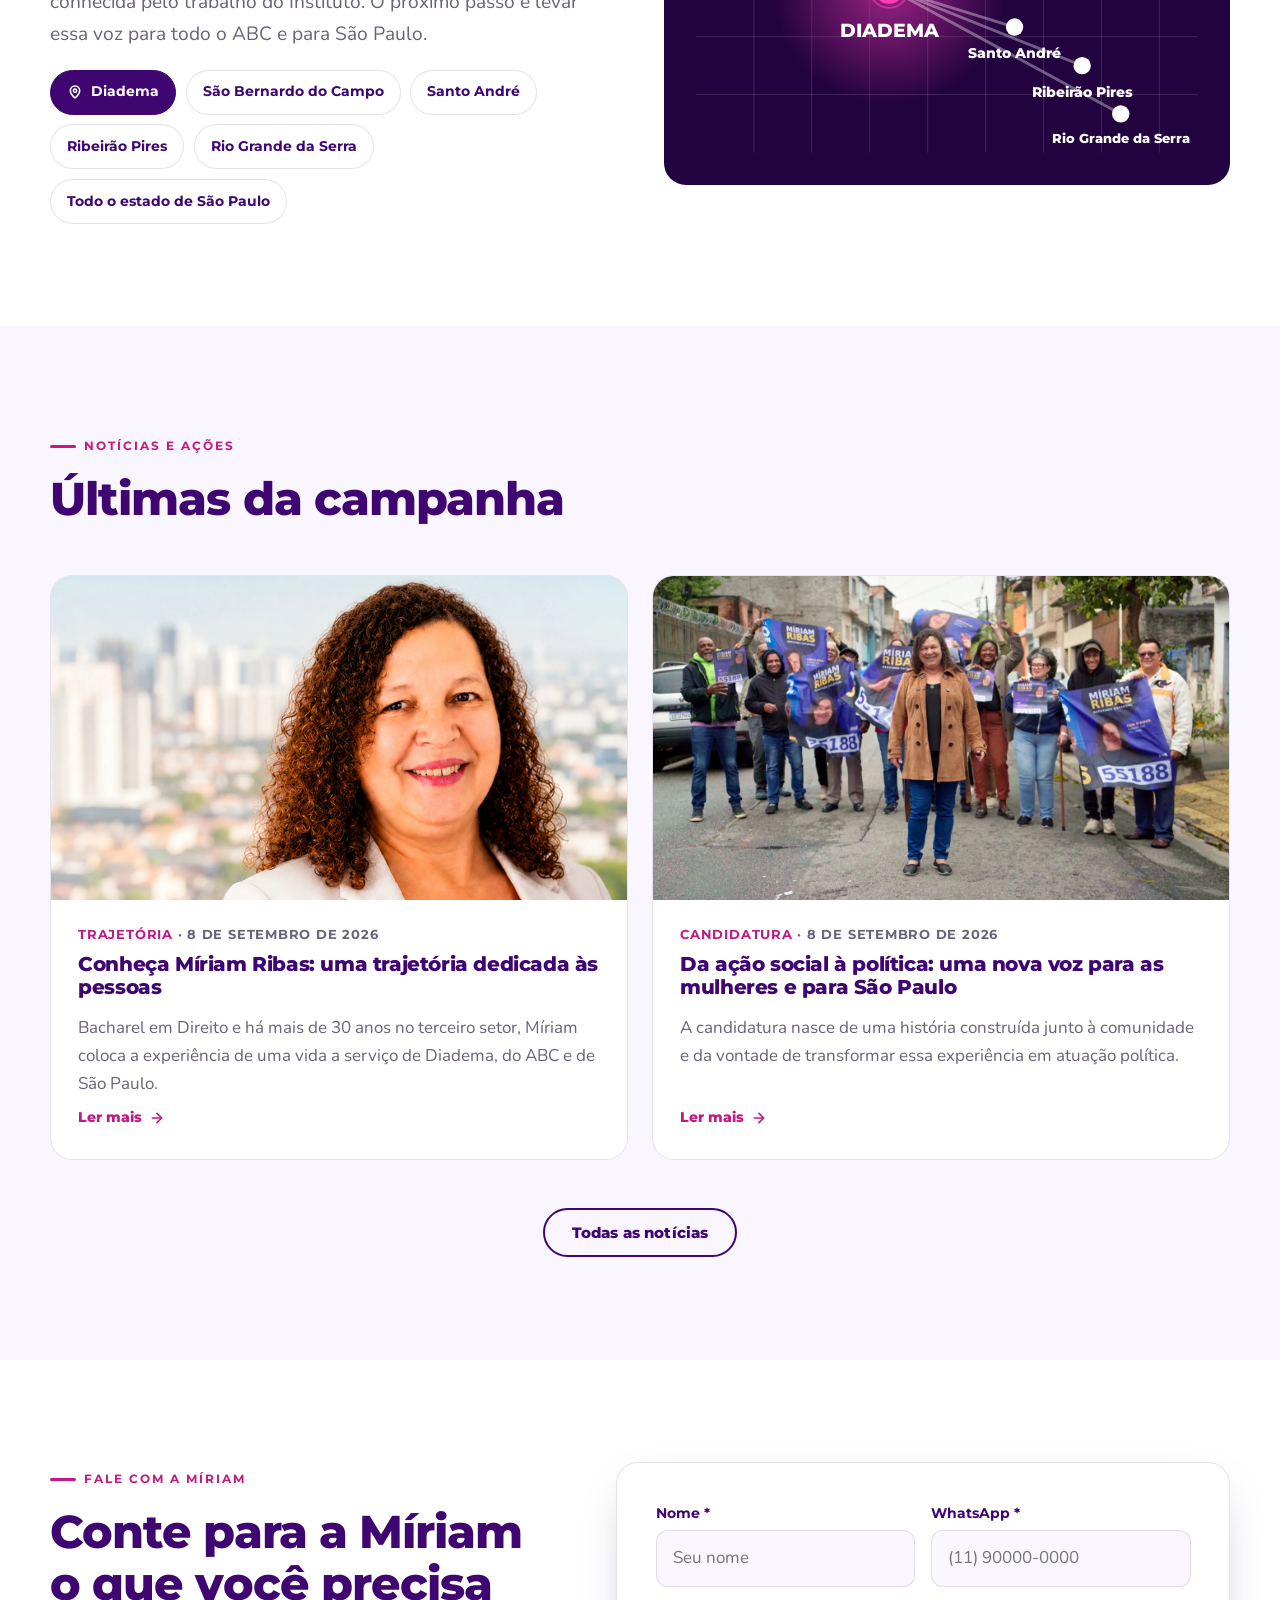
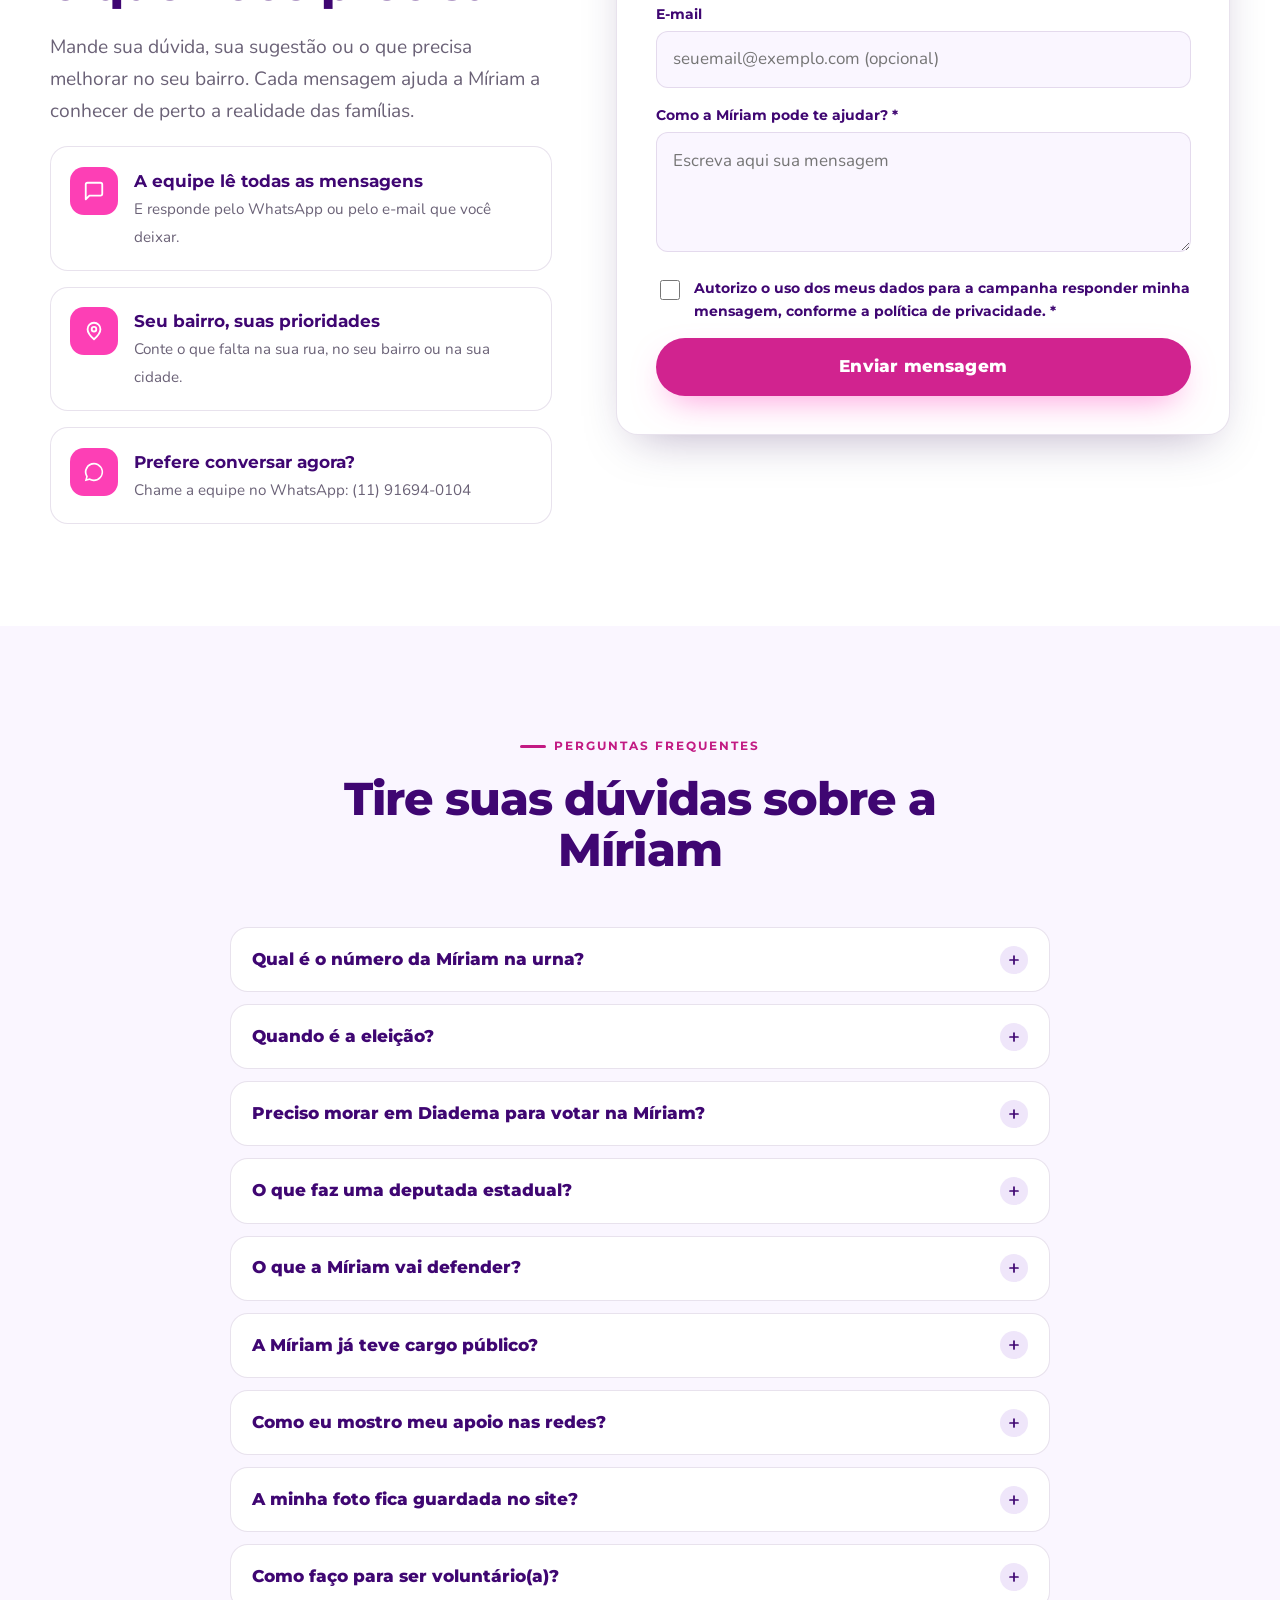
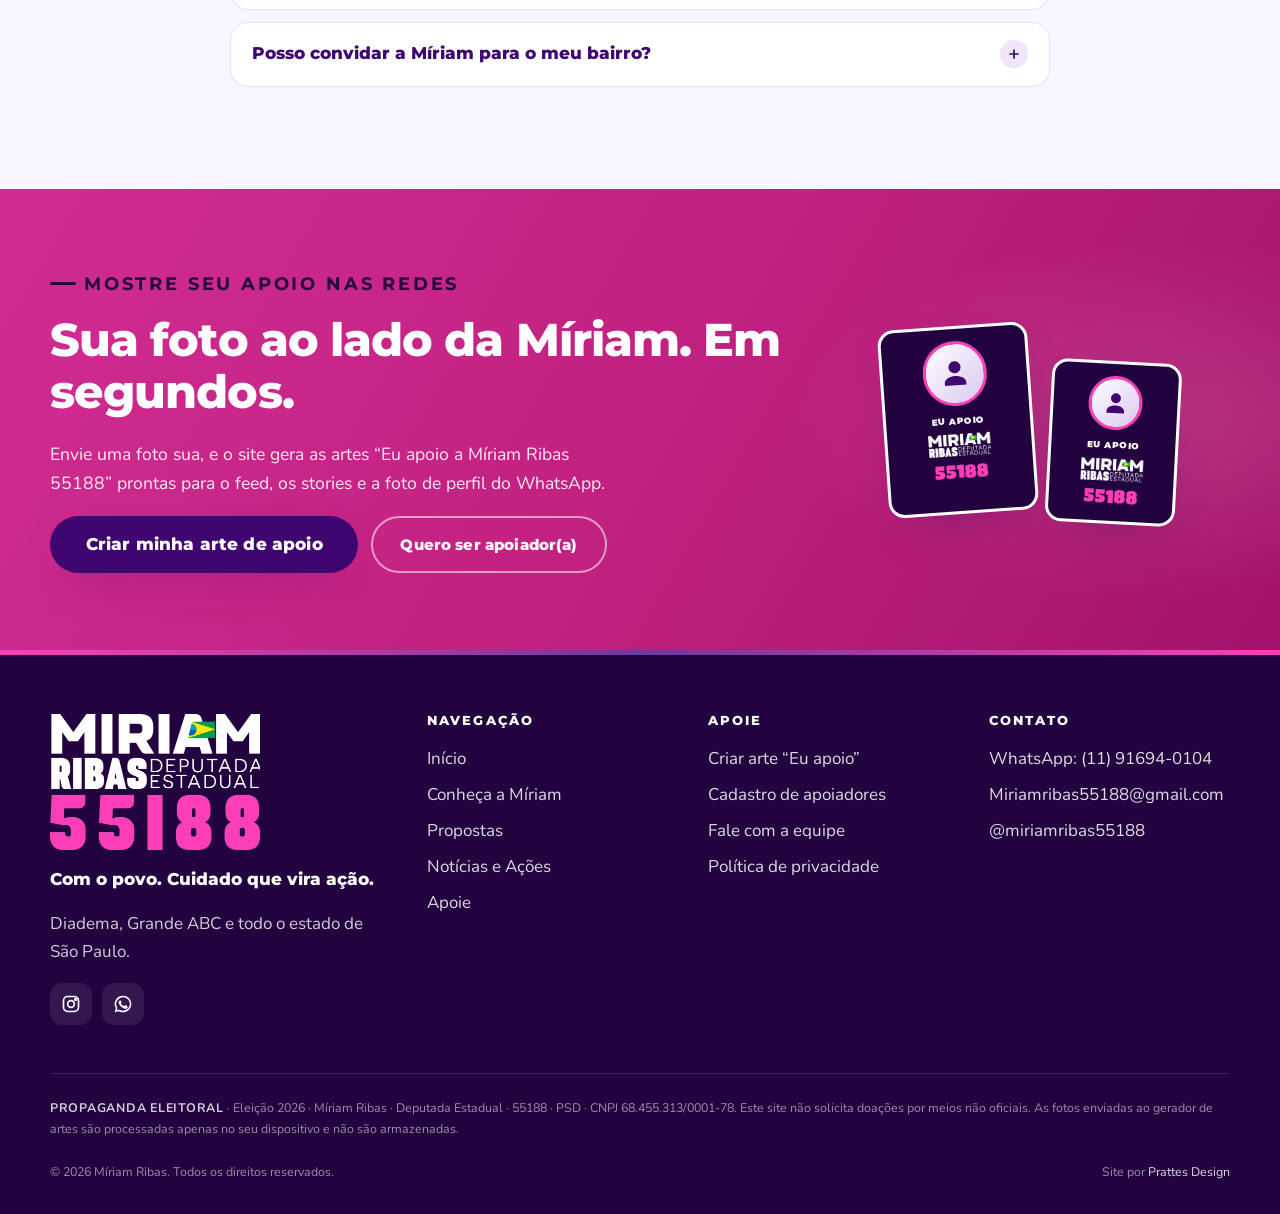
==== commit d0145b99: "Home com "Fale com a Míriam" e perguntas frequentes; site só com Instagram - Formulário "Fale com a " ====
--- a/index.html
+++ b/index.html
@@ -46,7 +46,7 @@
         "jobTitle": "Candidata a Deputada Estadual · 55188",
         "affiliation": { "@type": "Organization", "name": "PSD · Partido Social Democrático" },
         "homeLocation": { "@type": "Place", "name": "Diadema, São Paulo" },
-        "sameAs": ["https://www.instagram.com/miriamribas55188", "https://www.facebook.com/MirianRiibas"]
+        "sameAs": ["https://www.instagram.com/miriamribas55188"]
       }
     ]
   }
@@ -367,6 +367,95 @@
     </div>
   </section>
 
+  <!-- ===== FALE COM A MÍRIAM ===== -->
+  <section class="section" id="fale">
+    <div class="container contato">
+      <div class="reveal">
+        <p class="eyebrow">Fale com a Míriam</p>
+        <h2>Conte para a Míriam o que você precisa</h2>
+        <p class="lead">Mande sua dúvida, sua sugestão ou o que precisa melhorar no seu bairro. Cada mensagem ajuda a Míriam a conhecer de perto a realidade das famílias.</p>
+        <div class="contato__lista">
+          <div class="contato__item">
+            <div class="ico"><svg viewBox="0 0 24 24" fill="none" stroke="currentColor" stroke-width="2" stroke-linecap="round" stroke-linejoin="round"><path d="M21 15a2 2 0 0 1-2 2H7l-4 4V5a2 2 0 0 1 2-2h14a2 2 0 0 1 2 2z"/></svg></div>
+            <div><strong>A equipe lê todas as mensagens</strong><span>E responde pelo WhatsApp ou pelo e-mail que você deixar.</span></div>
+          </div>
+          <div class="contato__item">
+            <div class="ico"><svg viewBox="0 0 24 24" fill="none" stroke="currentColor" stroke-width="2" stroke-linecap="round" stroke-linejoin="round"><path d="M12 21s7-6.2 7-11a7 7 0 0 0-14 0c0 4.8 7 11 7 11z"/><circle cx="12" cy="10" r="2.5"/></svg></div>
+            <div><strong>Seu bairro, suas prioridades</strong><span>Conte o que falta na sua rua, no seu bairro ou na sua cidade.</span></div>
+          </div>
+          <a data-wa="Olá! Vim pelo site e quero falar com a equipe da Míriam Ribas 55188." href="#" class="contato__item">
+            <div class="ico"><svg viewBox="0 0 24 24" fill="currentColor"><path d="M12 2a10 10 0 0 0-8.6 15.1L2 22l5-1.3A10 10 0 1 0 12 2Zm0 18.2a8.2 8.2 0 0 1-4.2-1.2l-.3-.2-3 .8.8-2.9-.2-.3A8.2 8.2 0 1 1 12 20.2Z"/></svg></div>
+            <div><strong>Prefere conversar agora?</strong><span>Chame a equipe no WhatsApp: <span data-wa-number></span></span></div>
+          </a>
+        </div>
+      </div>
+      <form class="form reveal" id="form-fale" data-delay="1" novalidate>
+        <div class="form__row">
+          <div class="campo"><label for="m-nome">Nome *</label><input id="m-nome" name="nome" type="text" required autocomplete="name" maxlength="80" placeholder="Seu nome"></div>
+          <div class="campo"><label for="m-whats">WhatsApp *</label><input id="m-whats" name="whatsapp" type="tel" required inputmode="numeric" autocomplete="tel" placeholder="(11) 90000-0000"></div>
+        </div>
+        <div class="campo"><label for="m-email">E-mail</label><input id="m-email" name="email" type="email" autocomplete="email" maxlength="120" placeholder="seuemail@exemplo.com (opcional)"></div>
+        <div class="campo"><label for="m-msg">Como a Míriam pode te ajudar? *</label><textarea id="m-msg" name="mensagem" required maxlength="1500" placeholder="Escreva aqui sua mensagem"></textarea></div>
+        <div class="campo check"><input id="m-lgpd" name="lgpd" type="checkbox" required><label for="m-lgpd" style="margin:0">Autorizo o uso dos meus dados para a campanha responder minha mensagem, conforme a <a href="politica-de-privacidade.html">política de privacidade</a>. *</label></div>
+        <input class="hp" type="text" name="site" tabindex="-1" autocomplete="off" aria-hidden="true">
+        <button type="submit" class="btn btn--rosa btn--lg" style="width:100%">Enviar mensagem</button>
+        <div class="form__msg" role="status" aria-live="polite"></div>
+      </form>
+    </div>
+  </section>
+
+  <!-- ===== PERGUNTAS FREQUENTES ===== -->
+  <section class="section section--creme" id="perguntas">
+    <div class="container">
+      <div class="section-head center reveal">
+        <p class="eyebrow">Perguntas frequentes</p>
+        <h2>Tire suas dúvidas sobre a Míriam</h2>
+      </div>
+      <div class="faq reveal">
+        <details>
+          <summary>Qual é o número da Míriam na urna?</summary>
+          <p><strong>55188.</strong> A Míriam Ribas é candidata a Deputada Estadual por São Paulo, pelo PSD.</p>
+        </details>
+        <details>
+          <summary>Quando é a eleição?</summary>
+          <p>No domingo, <strong>4 de outubro de 2026</strong>. A eleição para deputado estadual acontece só nesse dia, sem segundo turno. Seu local de votação aparece no aplicativo e-Título.</p>
+        </details>
+        <details>
+          <summary>Preciso morar em Diadema para votar na Míriam?</summary>
+          <p>Não. Deputados estaduais são eleitos pelo estado inteiro. Quem vota em qualquer cidade de São Paulo pode digitar 55188.</p>
+        </details>
+        <details>
+          <summary>O que faz uma deputada estadual?</summary>
+          <p>Trabalha na Assembleia Legislativa de São Paulo (Alesp): cria e vota as leis do estado, fiscaliza o governo estadual e vota o orçamento, incluindo as emendas que levam recursos para as cidades.</p>
+        </details>
+        <details>
+          <summary>O que a Míriam vai defender?</summary>
+          <p>Cinco compromissos: proteção das mulheres, saúde pública, emprego e renda, recursos para os municípios e fiscalização. <a href="propostas.html">Veja as propostas completas</a>.</p>
+        </details>
+        <details>
+          <summary>A Míriam já teve cargo público?</summary>
+          <p>Não. Há mais de 30 anos ela atende e orienta famílias em Diadema pelo trabalho social, sem nunca ter ocupado cargo público. <a href="conheca-a-miriam.html">Conheça a história dela</a>.</p>
+        </details>
+        <details>
+          <summary>Como eu mostro meu apoio nas redes?</summary>
+          <p>Envie uma foto sua e o site cria as artes “Eu apoio a Míriam Ribas 55188” para o feed, os stories e a foto de perfil. <a href="participe.html#eu-apoio">Criar minha arte</a>.</p>
+        </details>
+        <details>
+          <summary>A minha foto fica guardada no site?</summary>
+          <p>Não. A foto é processada só no seu celular ou computador. Ela não é enviada para a campanha e some quando você fecha a página.</p>
+        </details>
+        <details>
+          <summary>Como faço para ser voluntário(a)?</summary>
+          <p>Preencha o <a href="participe.html#cadastro">cadastro de apoiadores</a> e marque “Quero ser voluntário(a)”. A equipe entra em contato pelo WhatsApp.</p>
+        </details>
+        <details>
+          <summary>Posso convidar a Míriam para o meu bairro?</summary>
+          <p>Pode. Reúna a vizinhança e fale com a equipe pelo <a data-wa="Olá! Quero convidar a Míriam Ribas 55188 para uma conversa no meu bairro." href="#">WhatsApp da campanha</a> ou pelo <a href="#fale">formulário acima</a>.</p>
+        </details>
+      </div>
+    </div>
+  </section>
+
 </main>
 
 <!-- footer:start (gerado a partir de partials/footer.html · não edite aqui, edite o partial e rode: node tools/sync-partials.js) -->
@@ -407,7 +496,6 @@
         <p>Diadema, Grande ABC e todo o estado de São Paulo.</p>
         <div class="footer__social">
           <a data-instagram href="#" aria-label="Instagram"><svg viewBox="0 0 24 24" fill="none" stroke="currentColor" stroke-width="2" stroke-linecap="round" stroke-linejoin="round"><rect x="3" y="3" width="18" height="18" rx="5"/><circle cx="12" cy="12" r="4"/><circle cx="17.5" cy="6.5" r="1" fill="currentColor"/></svg></a>
-          <a data-facebook href="#" aria-label="Facebook"><svg viewBox="0 0 24 24" fill="currentColor"><path d="M13.5 21v-7h2.4l.4-3h-2.8V9.1c0-.9.3-1.5 1.5-1.5h1.4V5c-.3 0-1.2-.1-2.2-.1-2.2 0-3.7 1.3-3.7 3.8V11H8v3h2.5v7h3Z"/></svg></a>
           <a data-wa href="#" aria-label="WhatsApp"><svg viewBox="0 0 24 24" fill="currentColor"><path d="M12 2a10 10 0 0 0-8.6 15.1L2 22l5-1.3A10 10 0 1 0 12 2Zm0 18.2a8.2 8.2 0 0 1-4.2-1.2l-.3-.2-3 .8.8-2.9-.2-.3A8.2 8.2 0 1 1 12 20.2Zm4.5-6.1c-.2-.1-1.5-.7-1.7-.8-.2-.1-.4-.1-.6.1l-.8 1c-.1.2-.3.2-.5.1a6.7 6.7 0 0 1-3.3-2.9c-.3-.4.2-.4.7-1.3.1-.2 0-.3 0-.4l-.8-1.8c-.2-.5-.4-.4-.6-.4h-.5a1 1 0 0 0-.7.3 3 3 0 0 0-.9 2.2c0 1.3 1 2.6 1.1 2.8.1.2 1.9 2.9 4.6 4.1 1.7.7 2.4.8 3.2.7.5-.1 1.5-.6 1.7-1.2.2-.6.2-1.1.1-1.2l-.5-.3Z"/></svg></a>
         </div>
       </div>
--- a/assets/css/style.css
+++ b/assets/css/style.css
@@ -644,6 +644,25 @@
 .form__msg.ok { display: block; background: #E8F8EE; color: #1B7A3D; }
 .form__msg.erro { display: block; background: #FDE8EF; color: #B3123F; }
 .hp { position: absolute; left: -9999px; opacity: 0; height: 0; width: 0; }
+
+/* ---------- perguntas frequentes (details/summary, sem JS) ---------- */
+.faq { max-width: 820px; margin-inline: auto; display: grid; gap: .75rem; }
+.faq details { background: #fff; border: 1px solid var(--borda); border-radius: 18px; transition: box-shadow .3s; }
+.faq details[open] { box-shadow: var(--shadow); }
+.faq summary {
+  list-style: none; cursor: pointer; display: flex; justify-content: space-between; align-items: center; gap: 1rem;
+  padding: 1.1rem 1.3rem; font-family: var(--font-titulo); font-weight: 800; color: var(--roxo); font-size: 1.05rem;
+}
+.faq summary::-webkit-details-marker { display: none; }
+.faq summary::after {
+  content: ""; flex: none; width: 28px; height: 28px; border-radius: 50%; background: var(--lilas)
+    url("data:image/svg+xml,%3Csvg xmlns='http://www.w3.org/2000/svg' viewBox='0 0 24 24' fill='none' stroke='%233F0672' stroke-width='2.6' stroke-linecap='round'%3E%3Cpath d='M12 6v12M6 12h12'/%3E%3C/svg%3E") center / 16px no-repeat;
+  transition: transform .3s var(--ease);
+}
+.faq details[open] summary::after { transform: rotate(45deg); }
+.faq summary:focus-visible { outline: 3px solid var(--rosa); outline-offset: 2px; border-radius: 18px; }
+.faq details p { margin: 0; padding: 0 1.3rem 1.2rem; color: var(--texto-suave); }
+.faq details a { color: var(--roxo); font-weight: 700; text-decoration: underline; }
 @media (max-width: 960px) { .contato { grid-template-columns: 1fr; } }
 @media (max-width: 600px) { .form__row { grid-template-columns: 1fr; } }
 
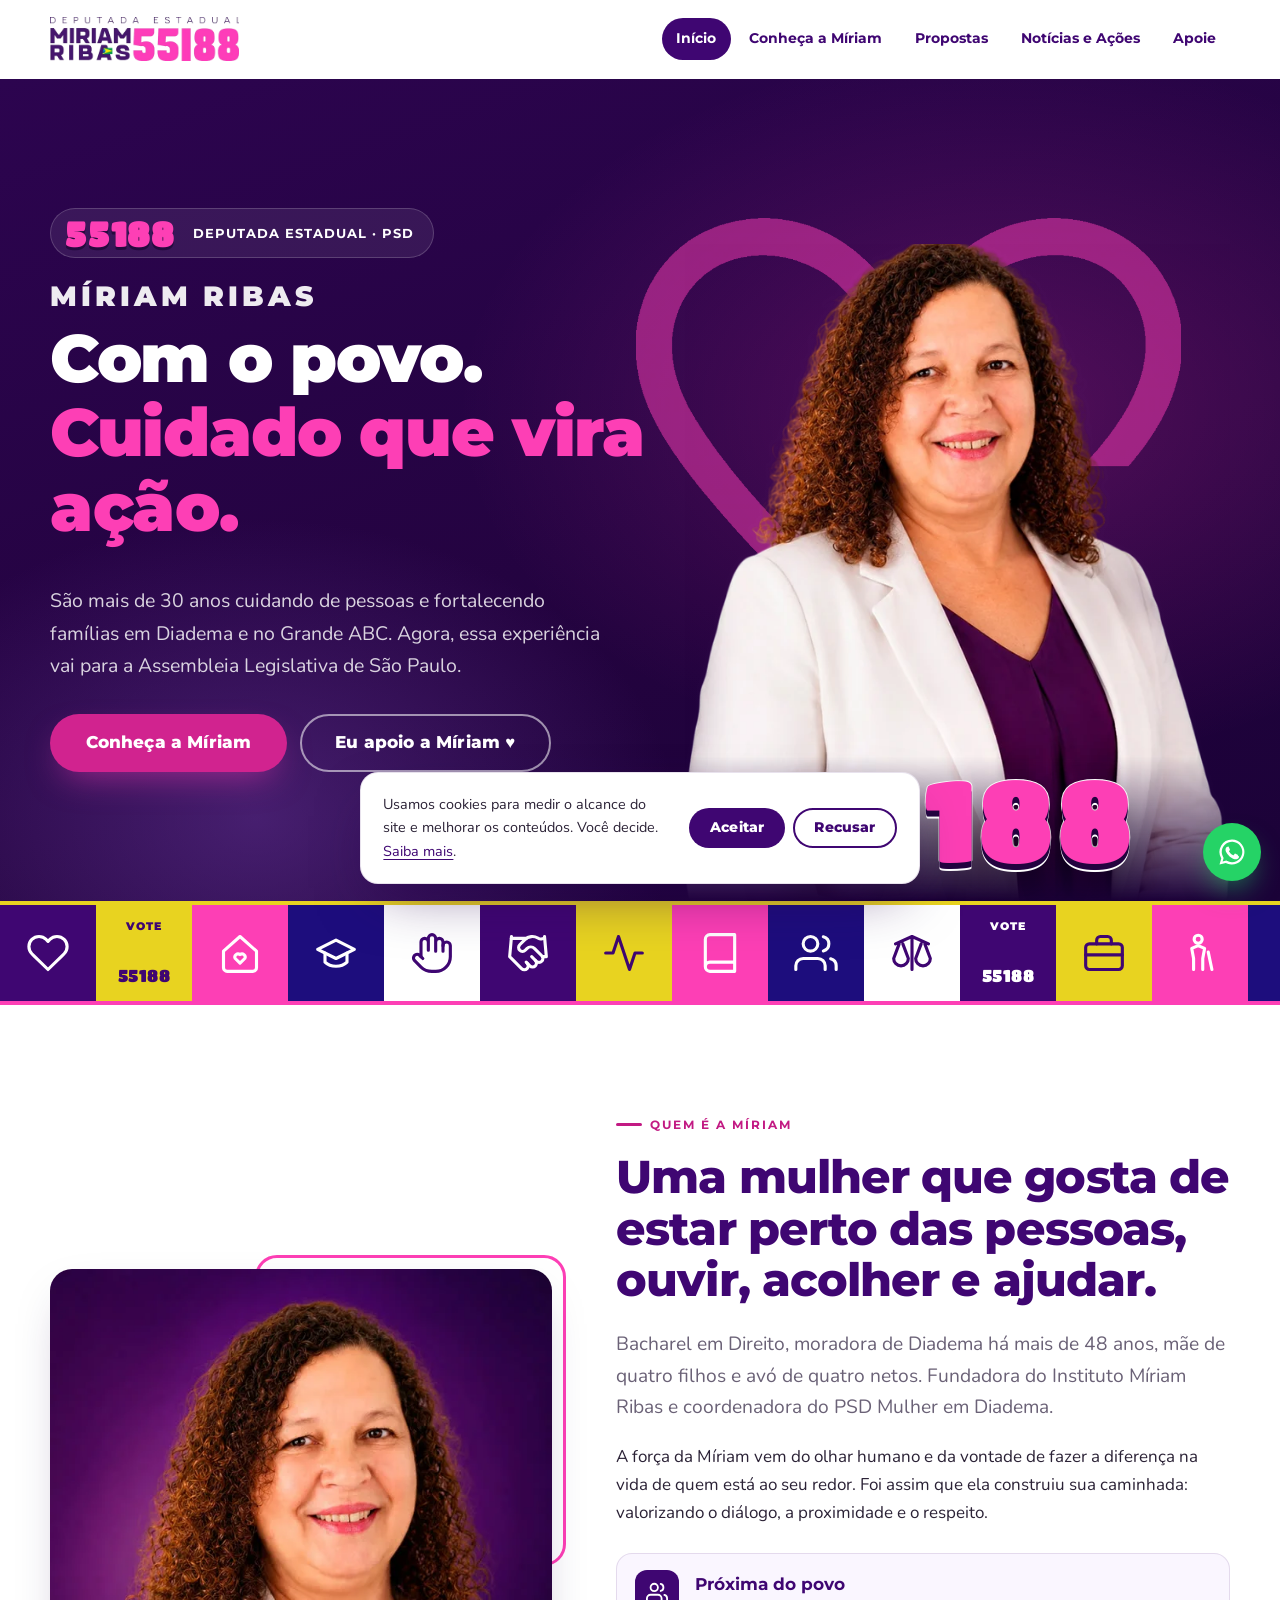
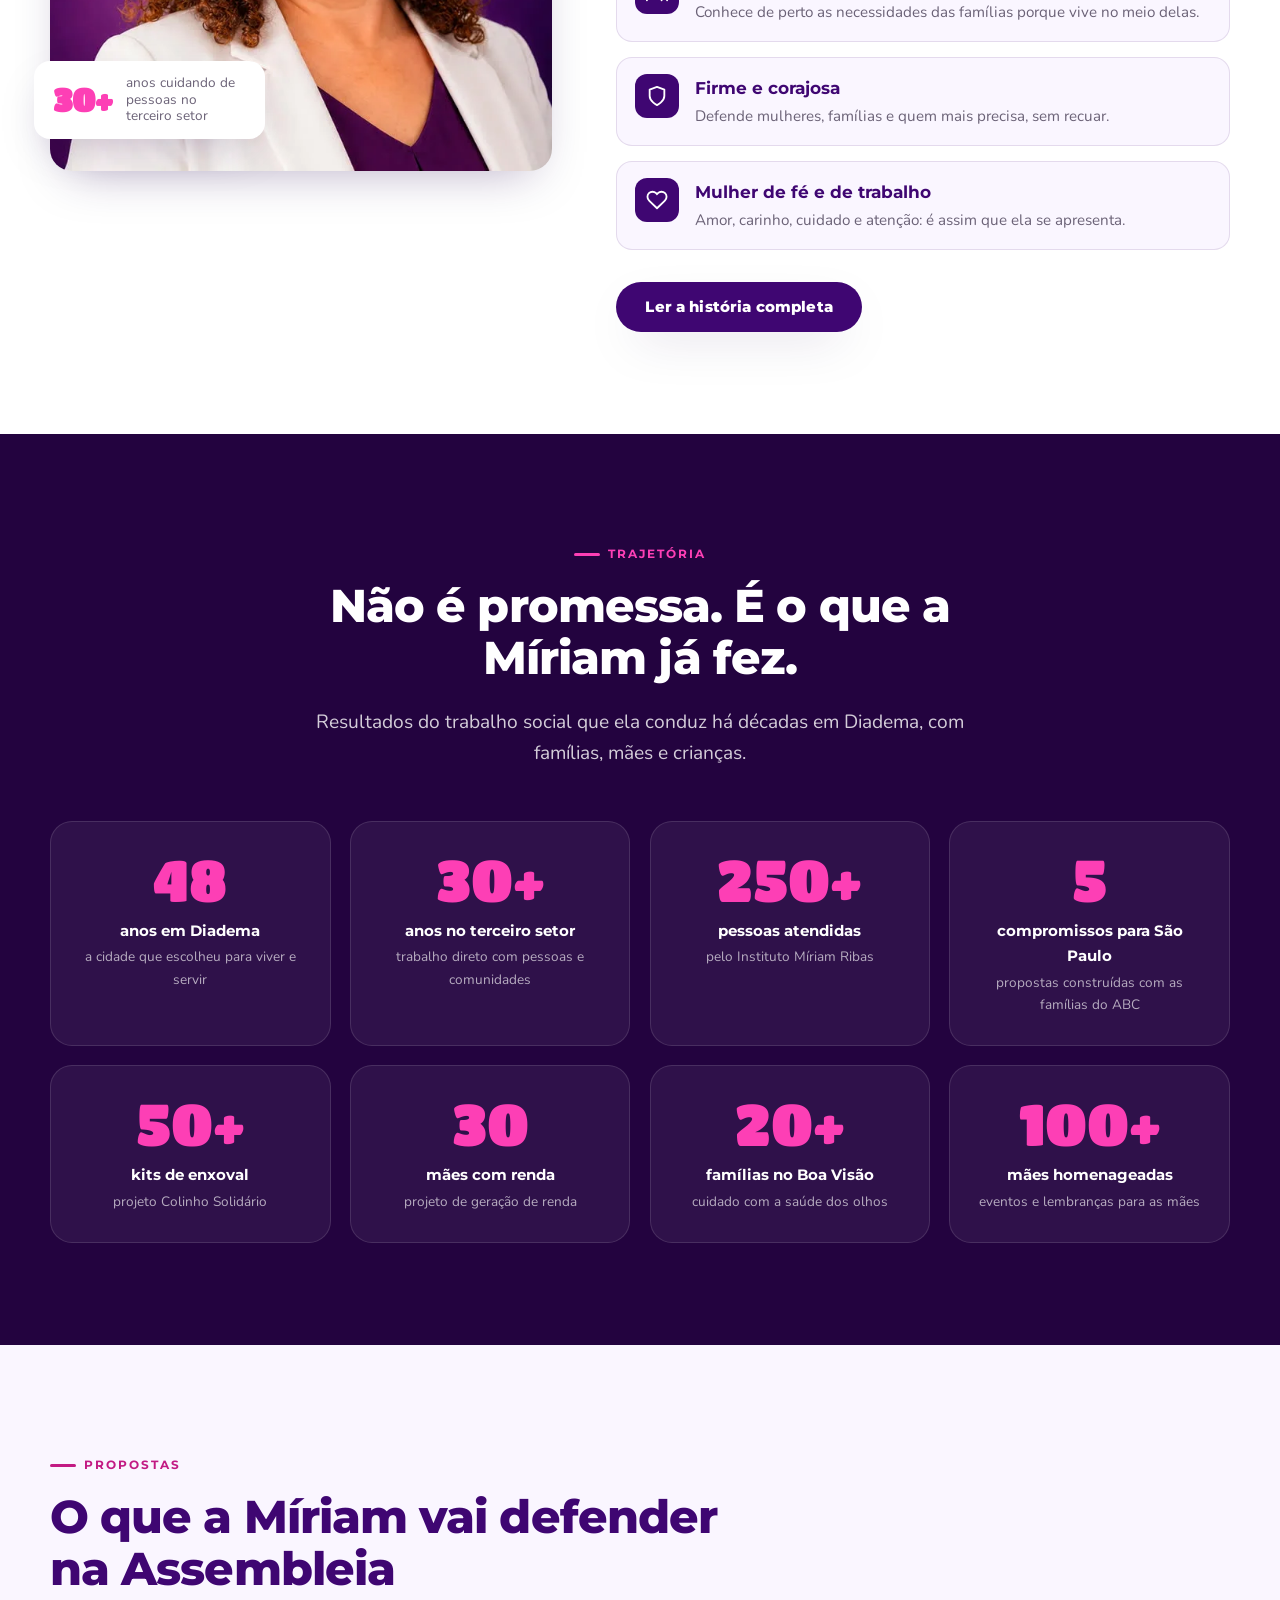
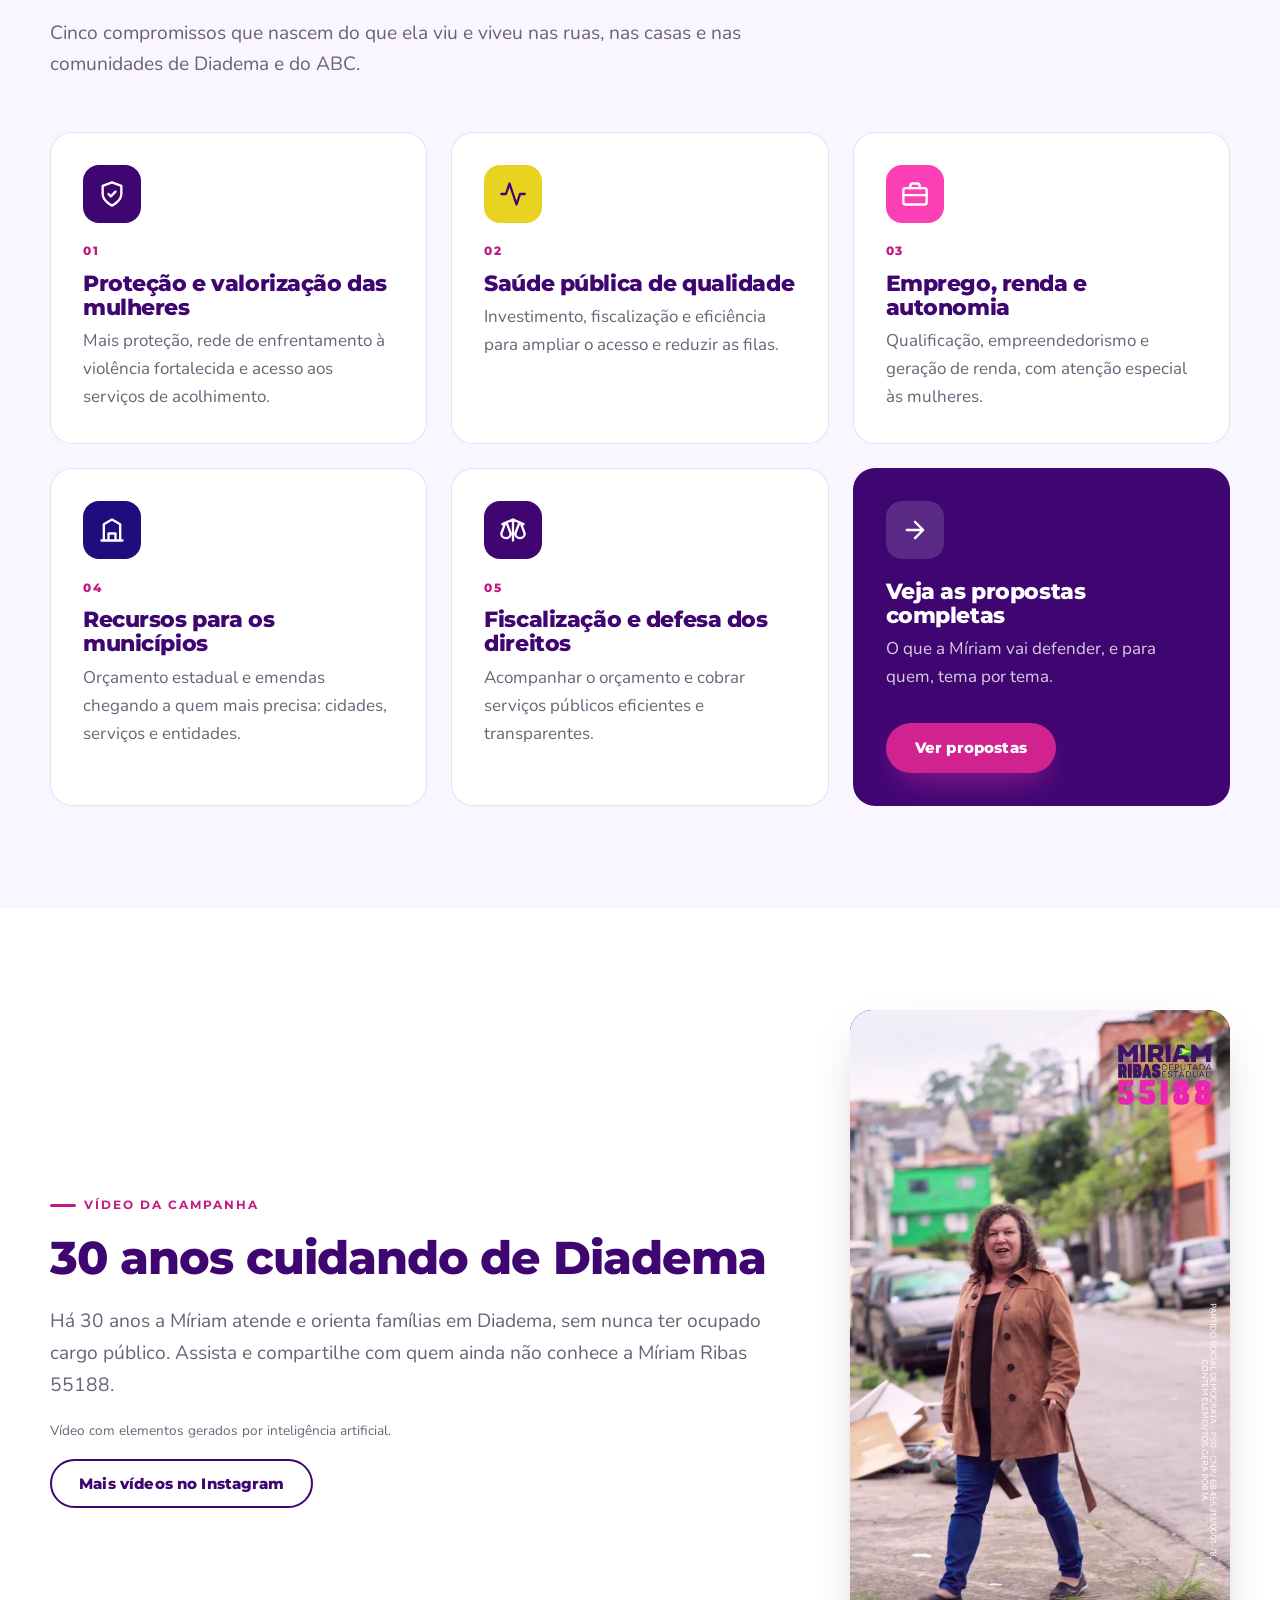
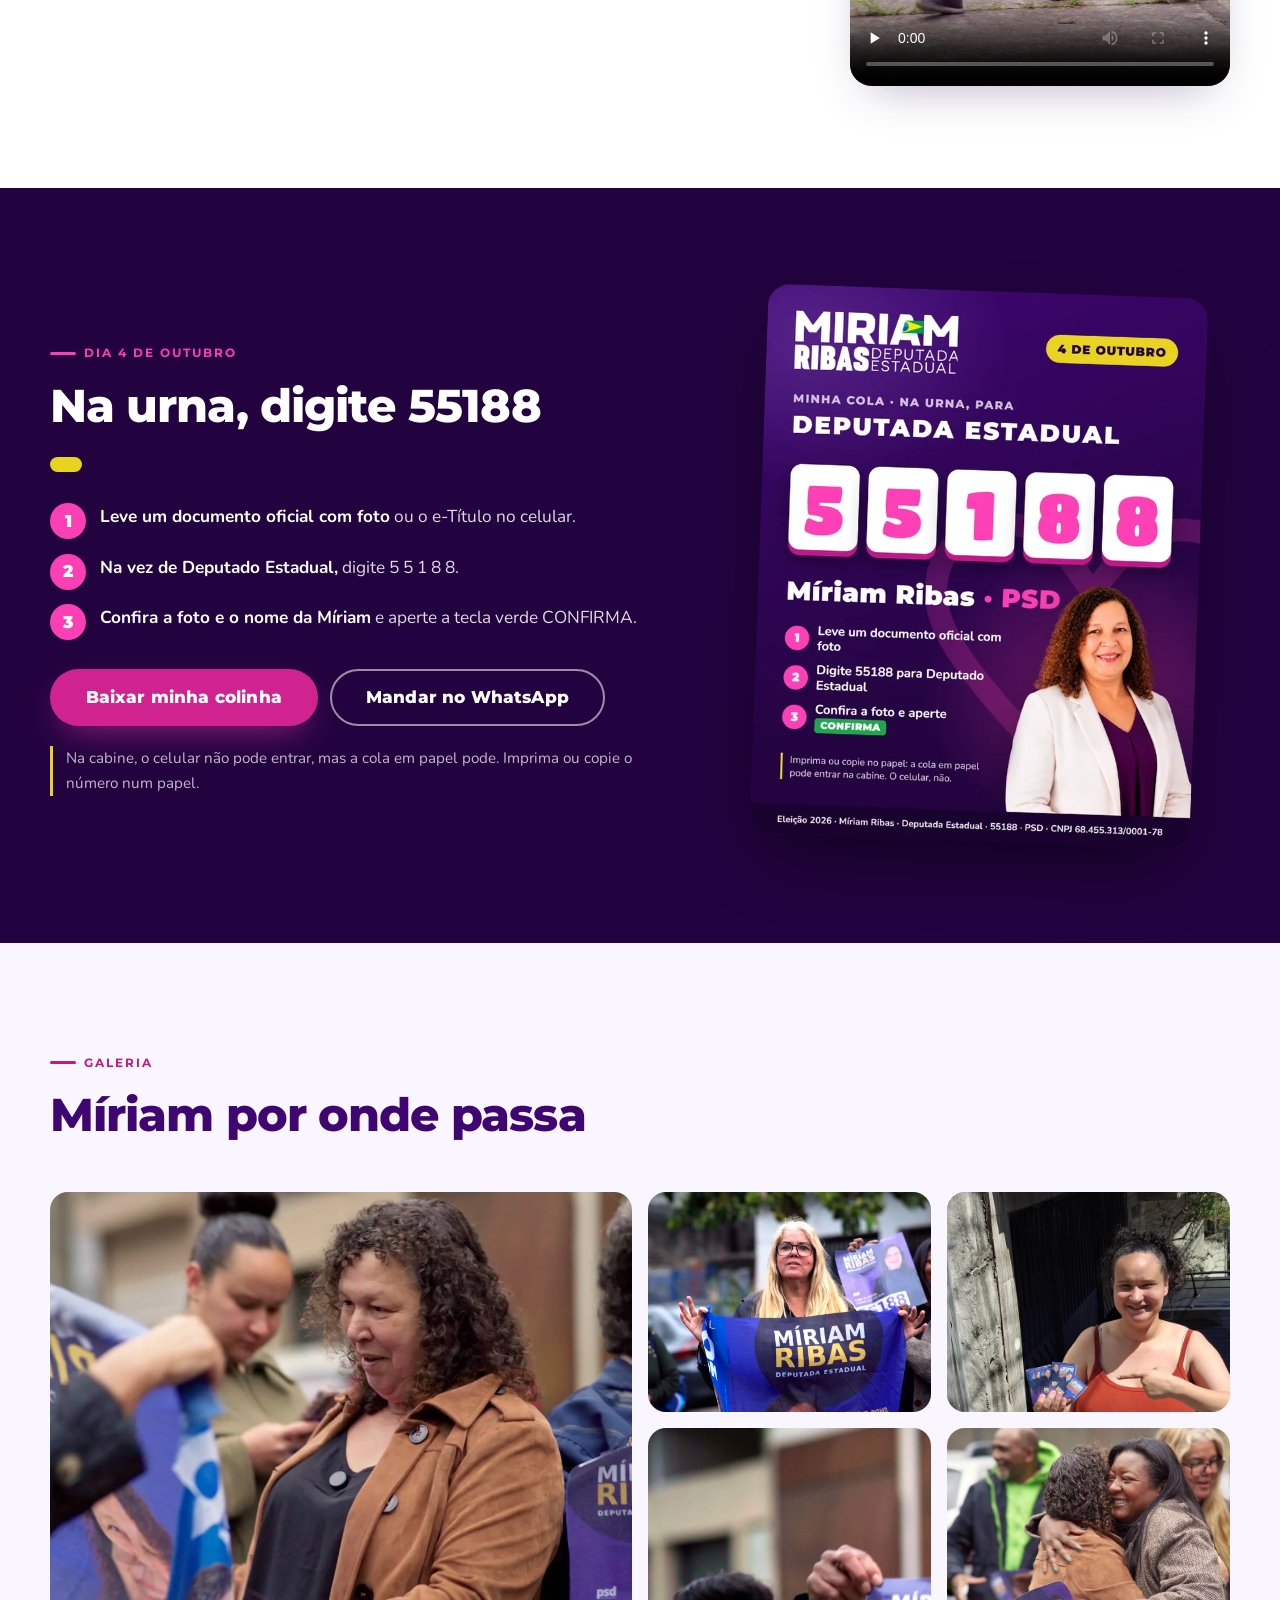
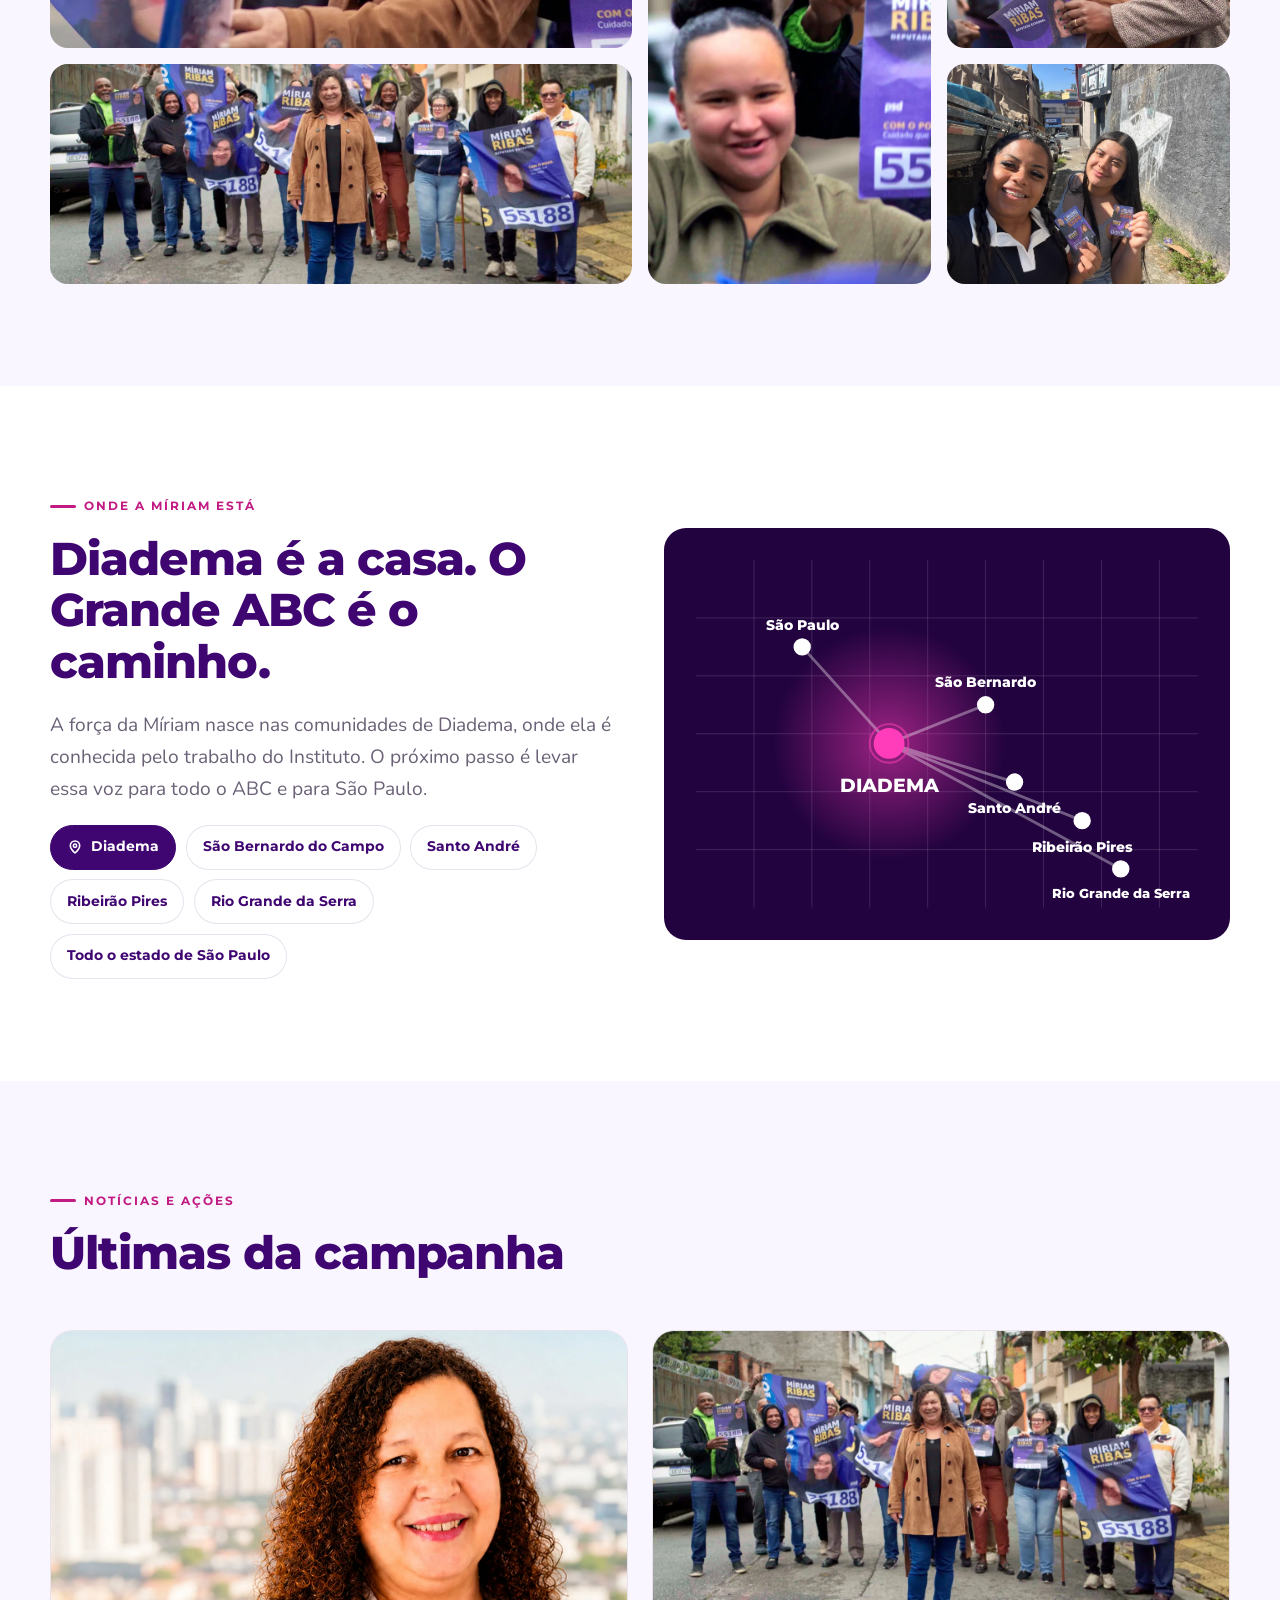
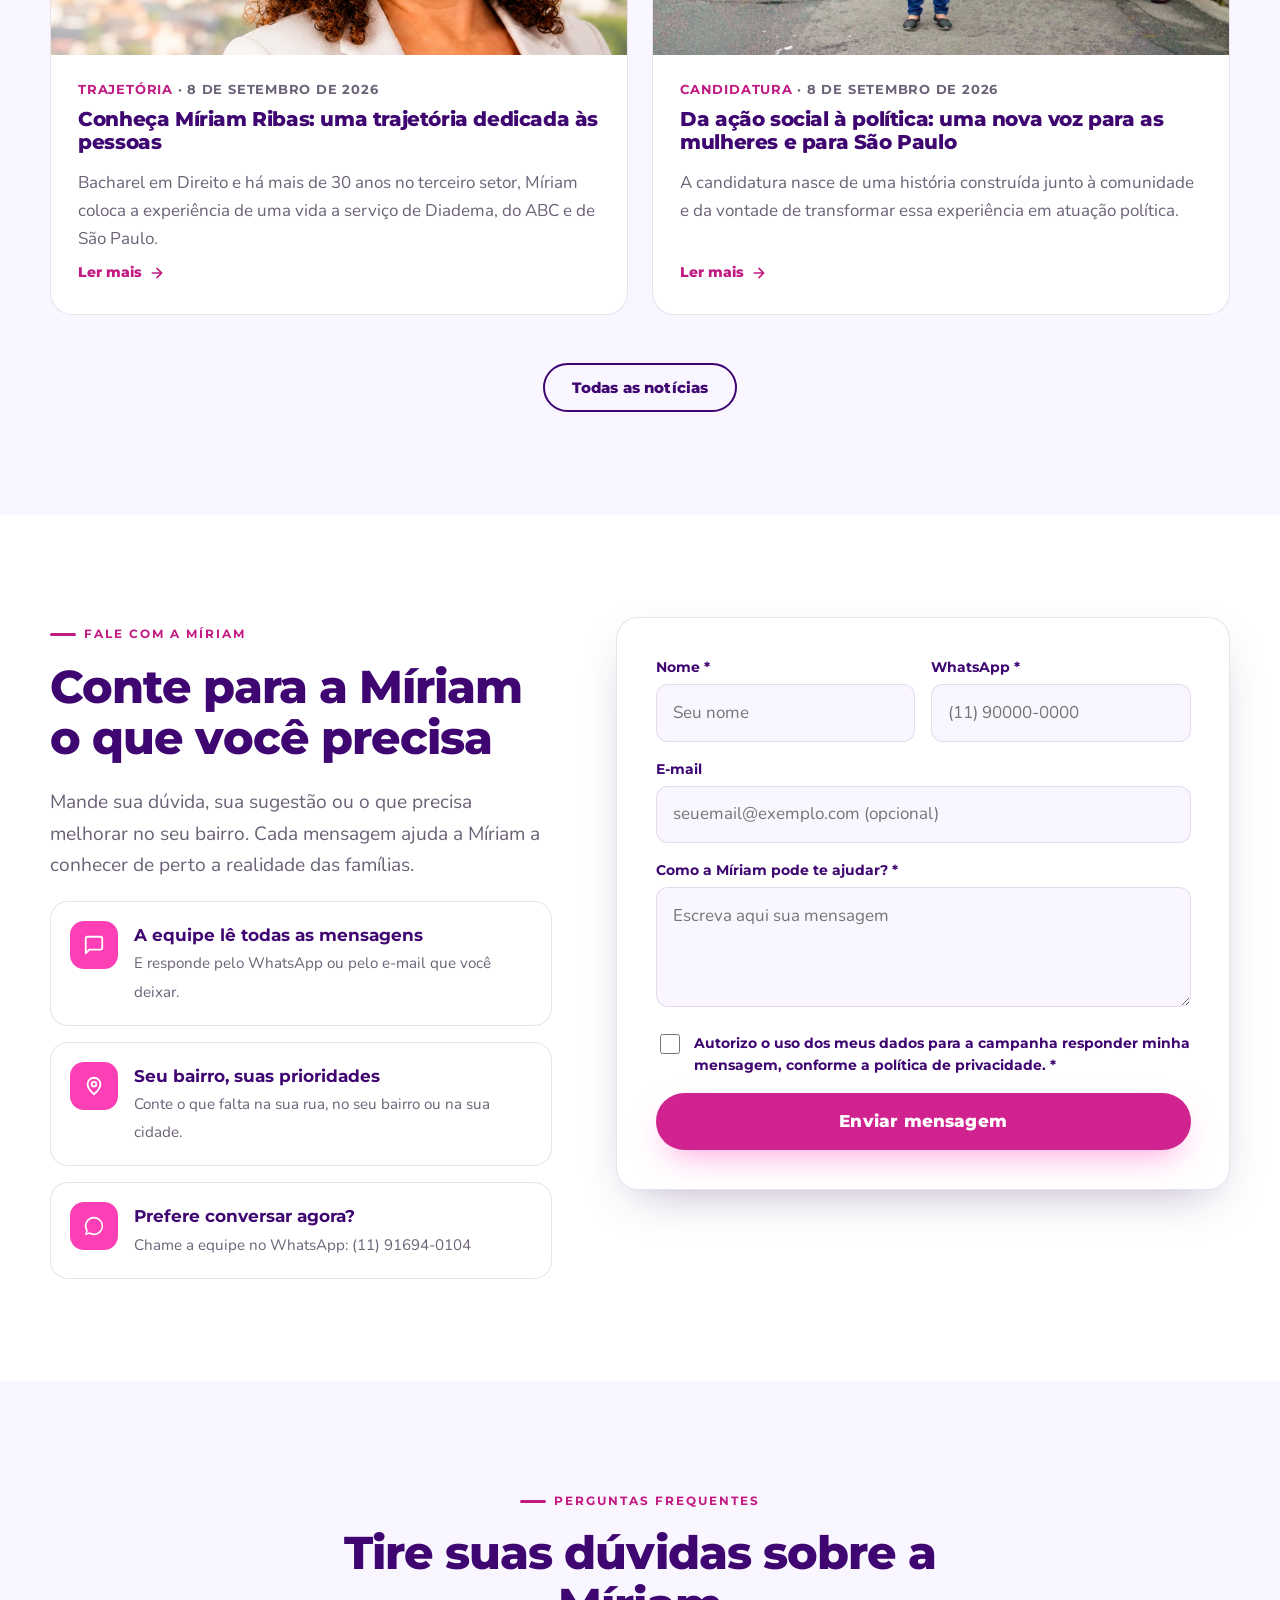
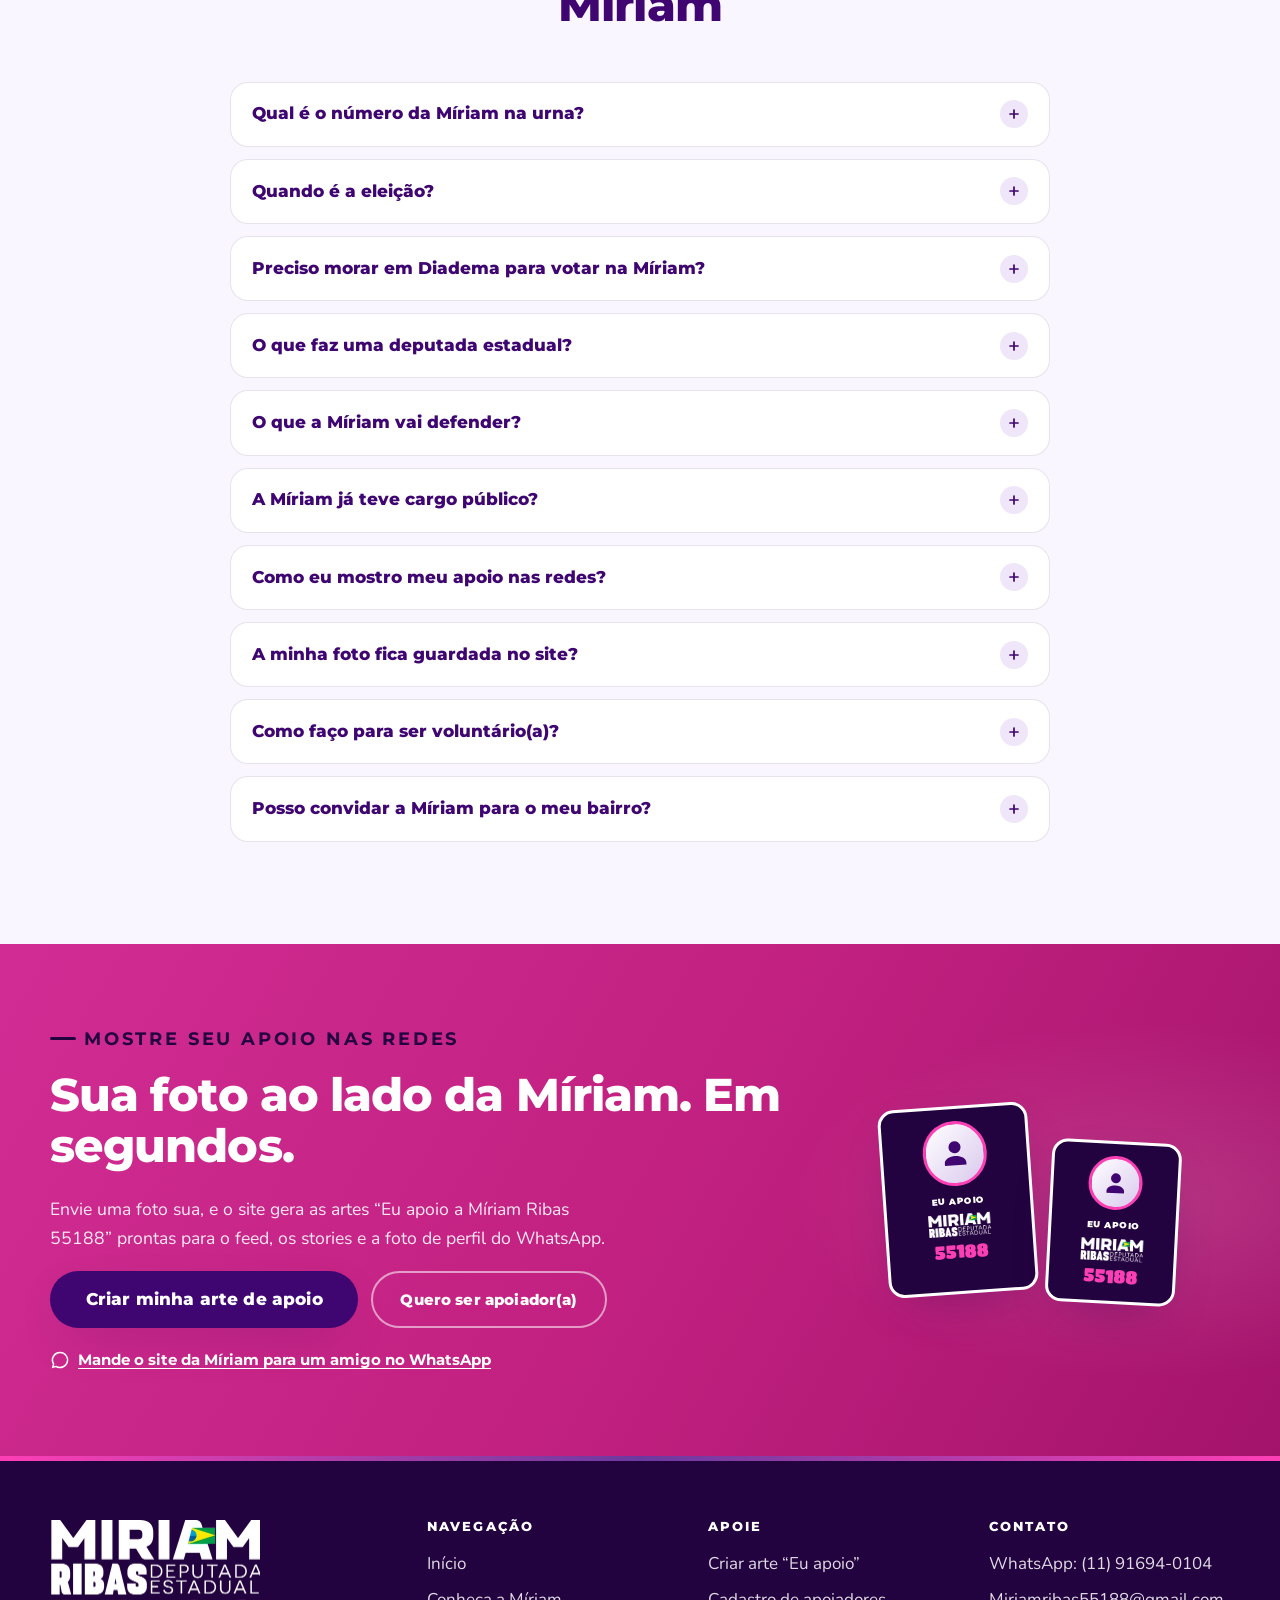
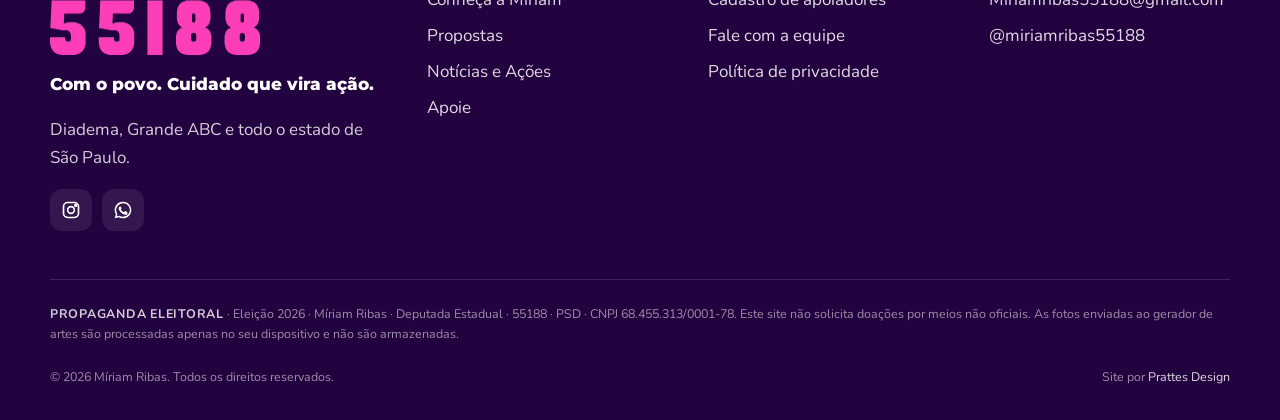
==== commit be66b1e2: "Home com "Como votar" e colinha digital; site para mandar no WhatsApp - Seção #como-votar: contagem " ====
--- a/index.html
+++ b/index.html
@@ -281,6 +281,30 @@
     </div>
   </section>
 
+  <!-- ===== COMO VOTAR + COLINHA ===== -->
+  <section class="section section--roxo" id="como-votar">
+    <div class="container votar">
+      <div class="reveal">
+        <p class="eyebrow">Dia 4 de outubro</p>
+        <h2>Na urna, digite 55188</h2>
+        <p class="votar__contagem" data-contagem hidden></p>
+        <ol class="votar__passos">
+          <li><span>1</span><div><strong>Leve um documento oficial com foto</strong> ou o e-Título no celular.</div></li>
+          <li><span>2</span><div><strong>Na vez de Deputado Estadual,</strong> digite 5 5 1 8 8.</div></li>
+          <li><span>3</span><div><strong>Confira a foto e o nome da Míriam</strong> e aperte a tecla verde CONFIRMA.</div></li>
+        </ol>
+        <div class="btn-group">
+          <a class="btn btn--rosa btn--lg" href="assets/img/colinha-miriam-ribas-55188.jpg" download="colinha-miriam-ribas-55188.jpg" data-colinha>Baixar minha colinha</a>
+          <a class="btn btn--outline-branco btn--lg" href="#" data-share-wa>Mandar no WhatsApp</a>
+        </div>
+        <p class="votar__nota">Na cabine, o celular não pode entrar, mas a cola em papel pode. Imprima ou copie o número num papel.</p>
+      </div>
+      <div class="votar__colinha reveal" data-delay="1">
+        <img src="assets/img/colinha-miriam-ribas-55188-640.webp" alt="Colinha: para Deputada Estadual, digite 55188, Míriam Ribas, PSD, no dia 4 de outubro" width="640" height="800" loading="lazy">
+      </div>
+    </div>
+  </section>
+
   <!-- ===== GALERIA ===== -->
   <section class="section section--creme" id="galeria">
     <div class="container">
@@ -418,7 +442,7 @@
         </details>
         <details>
           <summary>Quando é a eleição?</summary>
-          <p>No domingo, <strong>4 de outubro de 2026</strong>. A eleição para deputado estadual acontece só nesse dia, sem segundo turno. Seu local de votação aparece no aplicativo e-Título.</p>
+          <p>No domingo, <strong>4 de outubro de 2026</strong>. A eleição para deputado estadual acontece só nesse dia, sem segundo turno. Seu local de votação aparece no aplicativo e-Título. <a href="#como-votar">Veja como votar e baixe a colinha</a>.</p>
         </details>
         <details>
           <summary>Preciso morar em Diadema para votar na Míriam?</summary>
@@ -469,6 +493,7 @@
         <a href="participe.html#eu-apoio" class="btn btn--roxo btn--lg">Criar minha arte de apoio</a>
         <a href="participe.html#cadastro" class="btn btn--outline-branco">Quero ser apoiador(a)</a>
       </div>
+      <a class="apoio-banner__share" href="#" data-share-wa><svg viewBox="0 0 24 24" fill="currentColor" aria-hidden="true"><path d="M12 2a10 10 0 0 0-8.6 15.1L2 22l5-1.3A10 10 0 1 0 12 2Zm0 18.2a8.2 8.2 0 0 1-4.2-1.2l-.3-.2-3 .8.8-2.9-.2-.3A8.2 8.2 0 1 1 12 20.2Z"/></svg>Mande o site da Míriam para um amigo no WhatsApp</a>
     </div>
     <div class="apoio-banner__mock reveal" data-delay="2" aria-hidden="true">
       <div class="apoio-mock">
--- a/assets/css/style.css
+++ b/assets/css/style.css
@@ -644,6 +644,28 @@
 .form__msg.ok { display: block; background: #E8F8EE; color: #1B7A3D; }
 .form__msg.erro { display: block; background: #FDE8EF; color: #B3123F; }
 .hp { position: absolute; left: -9999px; opacity: 0; height: 0; width: 0; }
+
+/* ---------- como votar + colinha ---------- */
+.votar { display: grid; grid-template-columns: 1.1fr .9fr; gap: clamp(2rem, 5vw, 4.5rem); align-items: center; }
+.votar h2 { color: #fff; }
+.votar__contagem { display: inline-block; margin: .2rem 0 1.4rem; padding: .45rem 1rem; border-radius: 999px; background: var(--amarelo, #E8D320); color: var(--roxo-900); font-family: var(--font-titulo); font-weight: 800; }
+.votar__passos { list-style: none; padding: 0; margin: 0 0 1.8rem; display: grid; gap: .9rem; }
+.votar__passos li { display: flex; gap: .9rem; align-items: flex-start; color: rgba(255, 255, 255, .85); font-size: 1.08rem; }
+.votar__passos li > span { flex: none; width: 36px; height: 36px; border-radius: 50%; background: var(--rosa); color: #fff; display: grid; place-items: center; font-family: var(--font-titulo); font-weight: 900; }
+.votar__passos strong { color: #fff; }
+.votar__nota { margin: 1.2rem 0 0; font-size: .95rem; color: rgba(255, 255, 255, .72); border-left: 3px solid var(--amarelo, #E8D320); padding-left: .8rem; }
+.votar__colinha { display: flex; justify-content: center; }
+.votar__colinha img { width: 100%; max-width: 440px; height: auto; border-radius: var(--radius); box-shadow: 0 30px 70px -20px rgba(0, 0, 0, .6); transform: rotate(2deg); }
+@media (max-width: 960px) {
+  .votar { grid-template-columns: 1fr; }
+  .votar > div:first-child { text-align: center; }
+  .votar__passos { text-align: left; max-width: 480px; margin-inline: auto; }
+  .votar .btn-group { justify-content: center; }
+  .votar__nota { text-align: left; max-width: 480px; margin-inline: auto; }
+  .votar__colinha img { max-width: 340px; transform: none; }
+}
+.apoio-banner__share { display: inline-flex; align-items: center; gap: .5rem; margin-top: 1.2rem; color: #fff; font-family: var(--font-titulo); font-weight: 700; font-size: .95rem; text-decoration: underline; text-underline-offset: 3px; }
+.apoio-banner__share svg { width: 20px; height: 20px; flex: none; }
 
 /* ---------- perguntas frequentes (details/summary, sem JS) ---------- */
 .faq { max-width: 820px; margin-inline: auto; display: grid; gap: .75rem; }
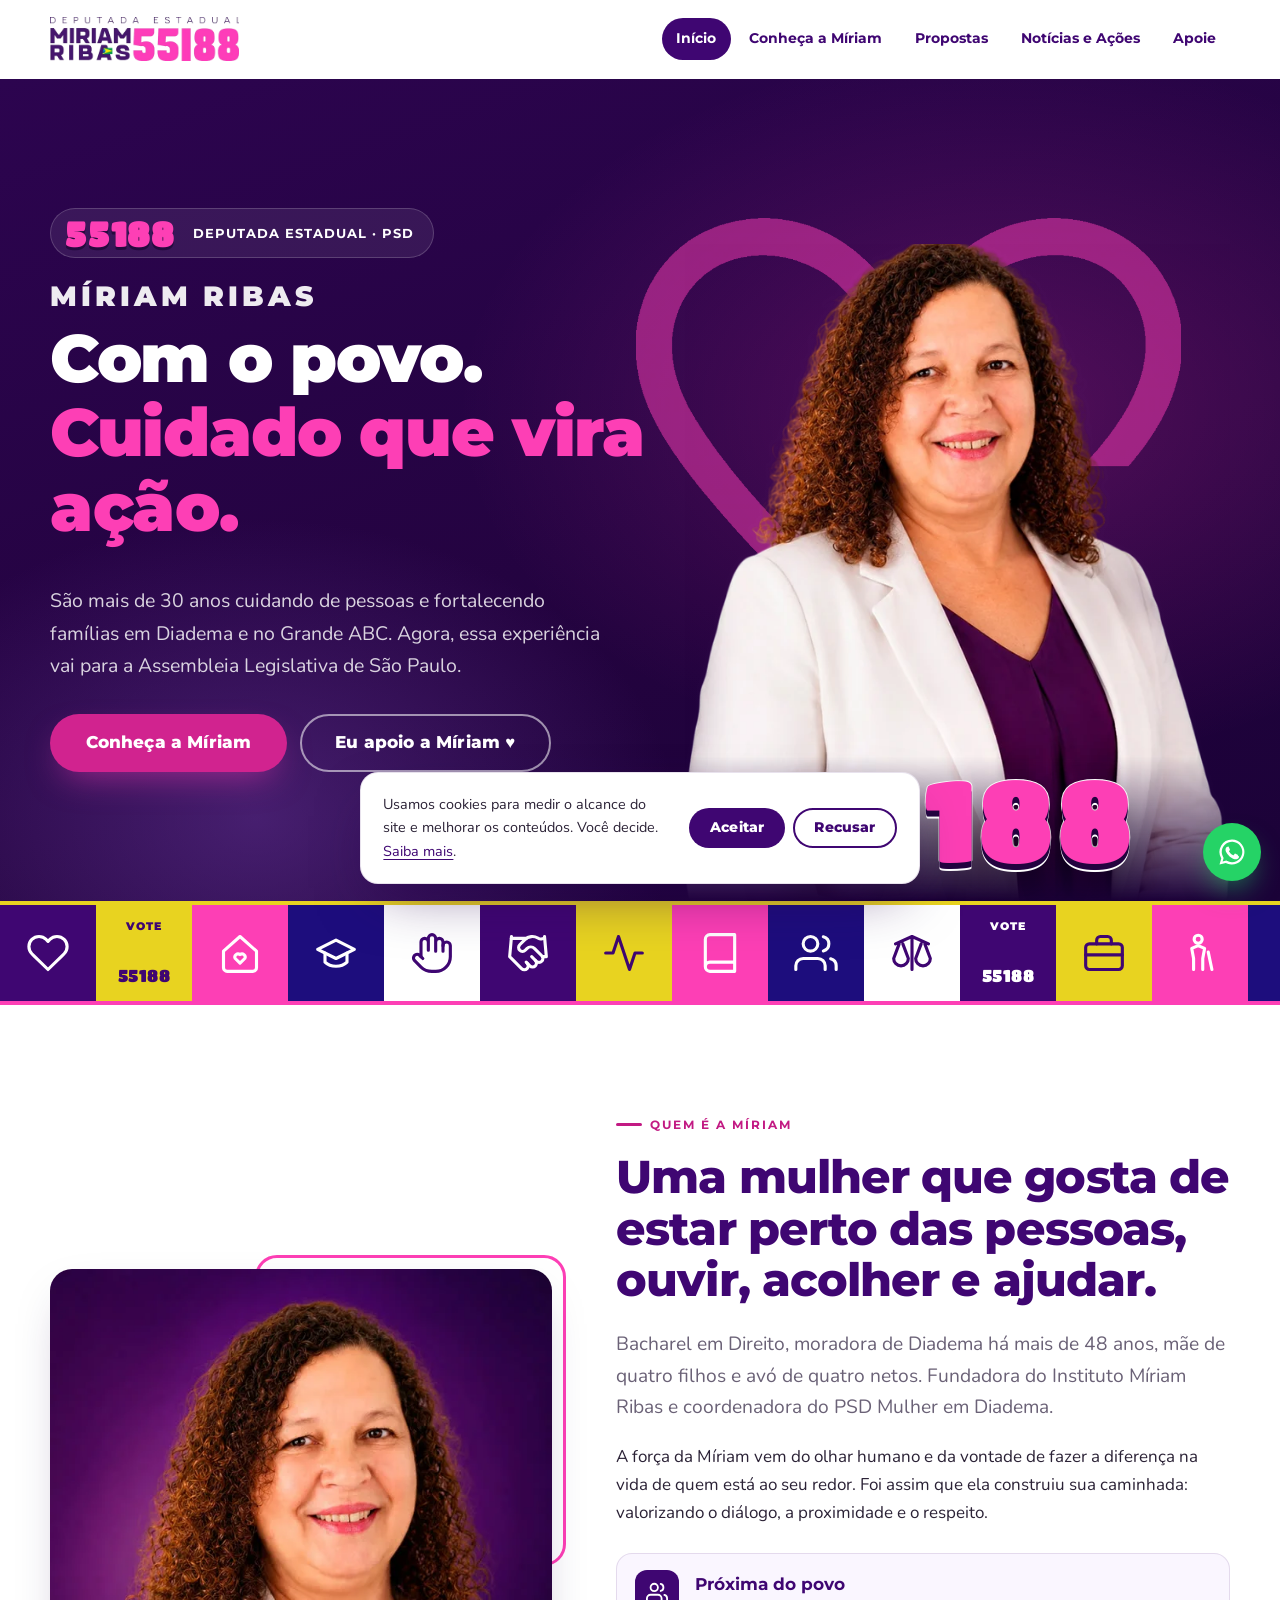
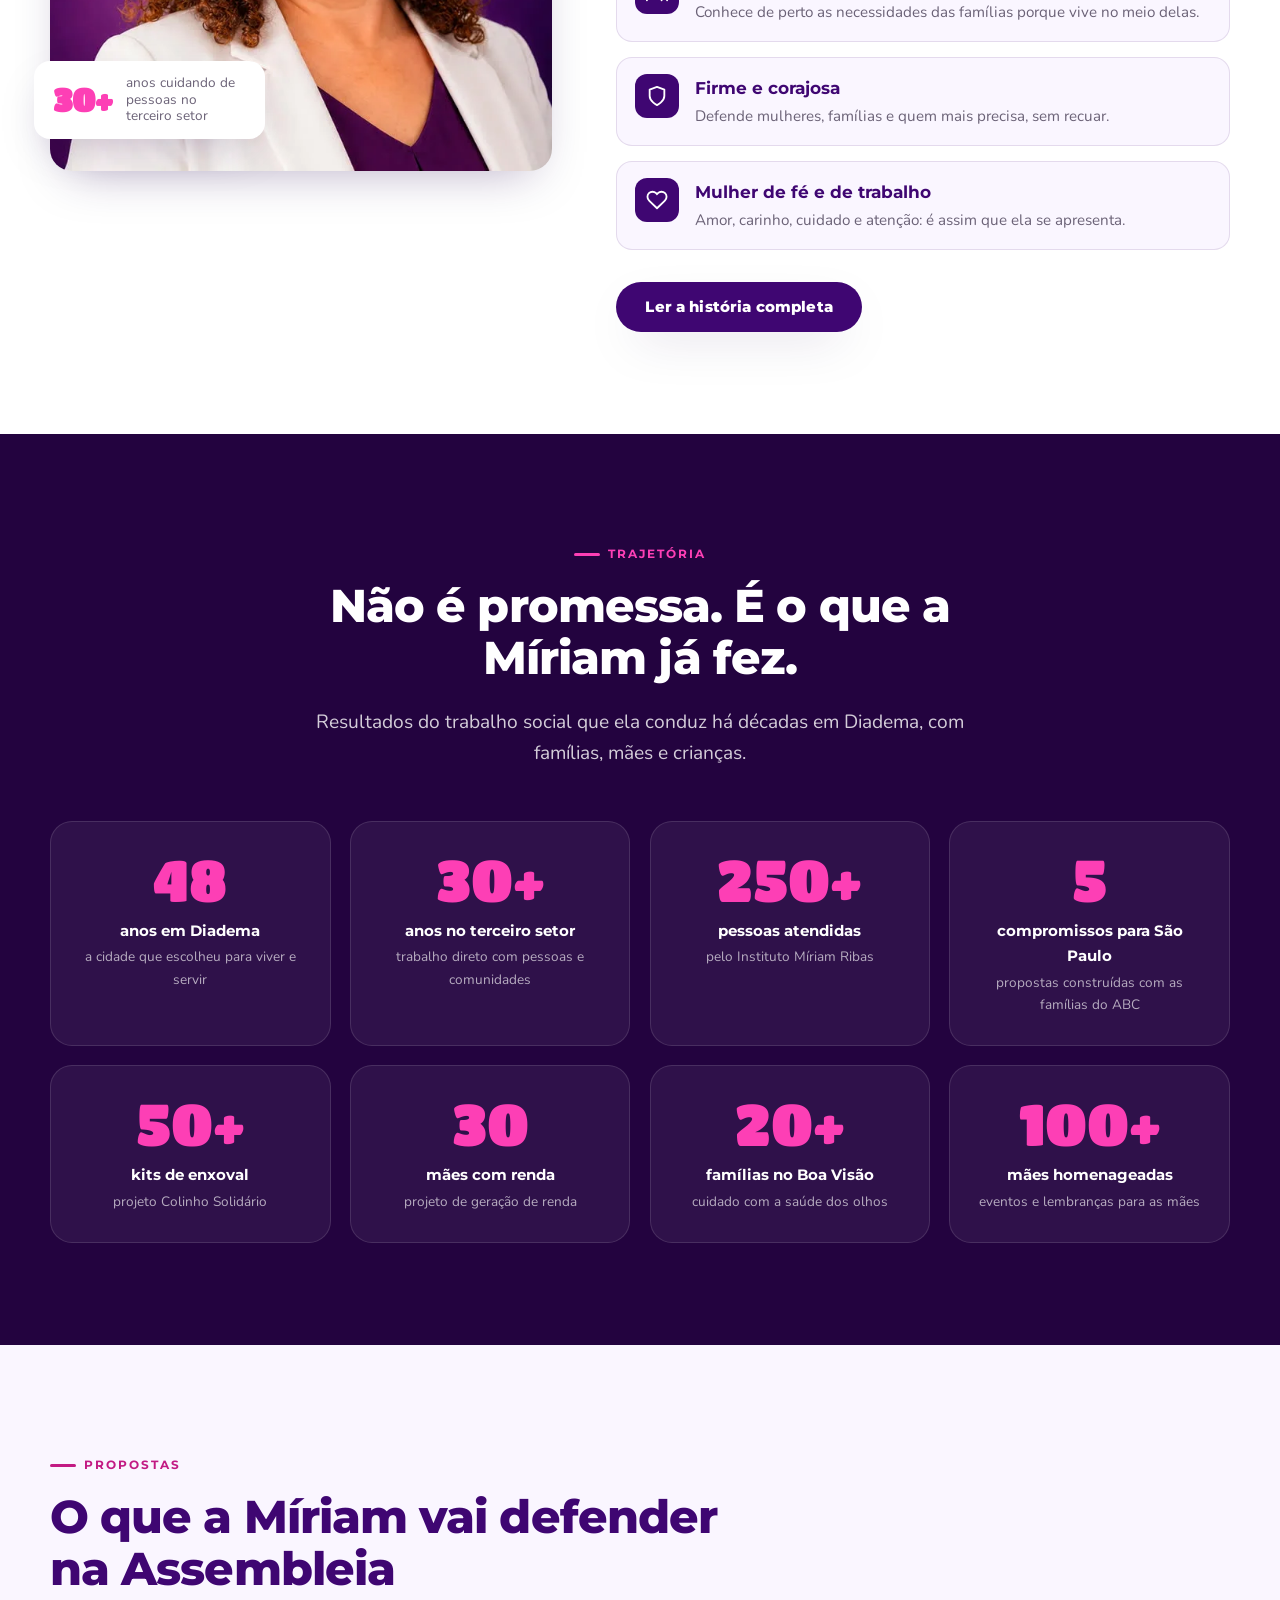
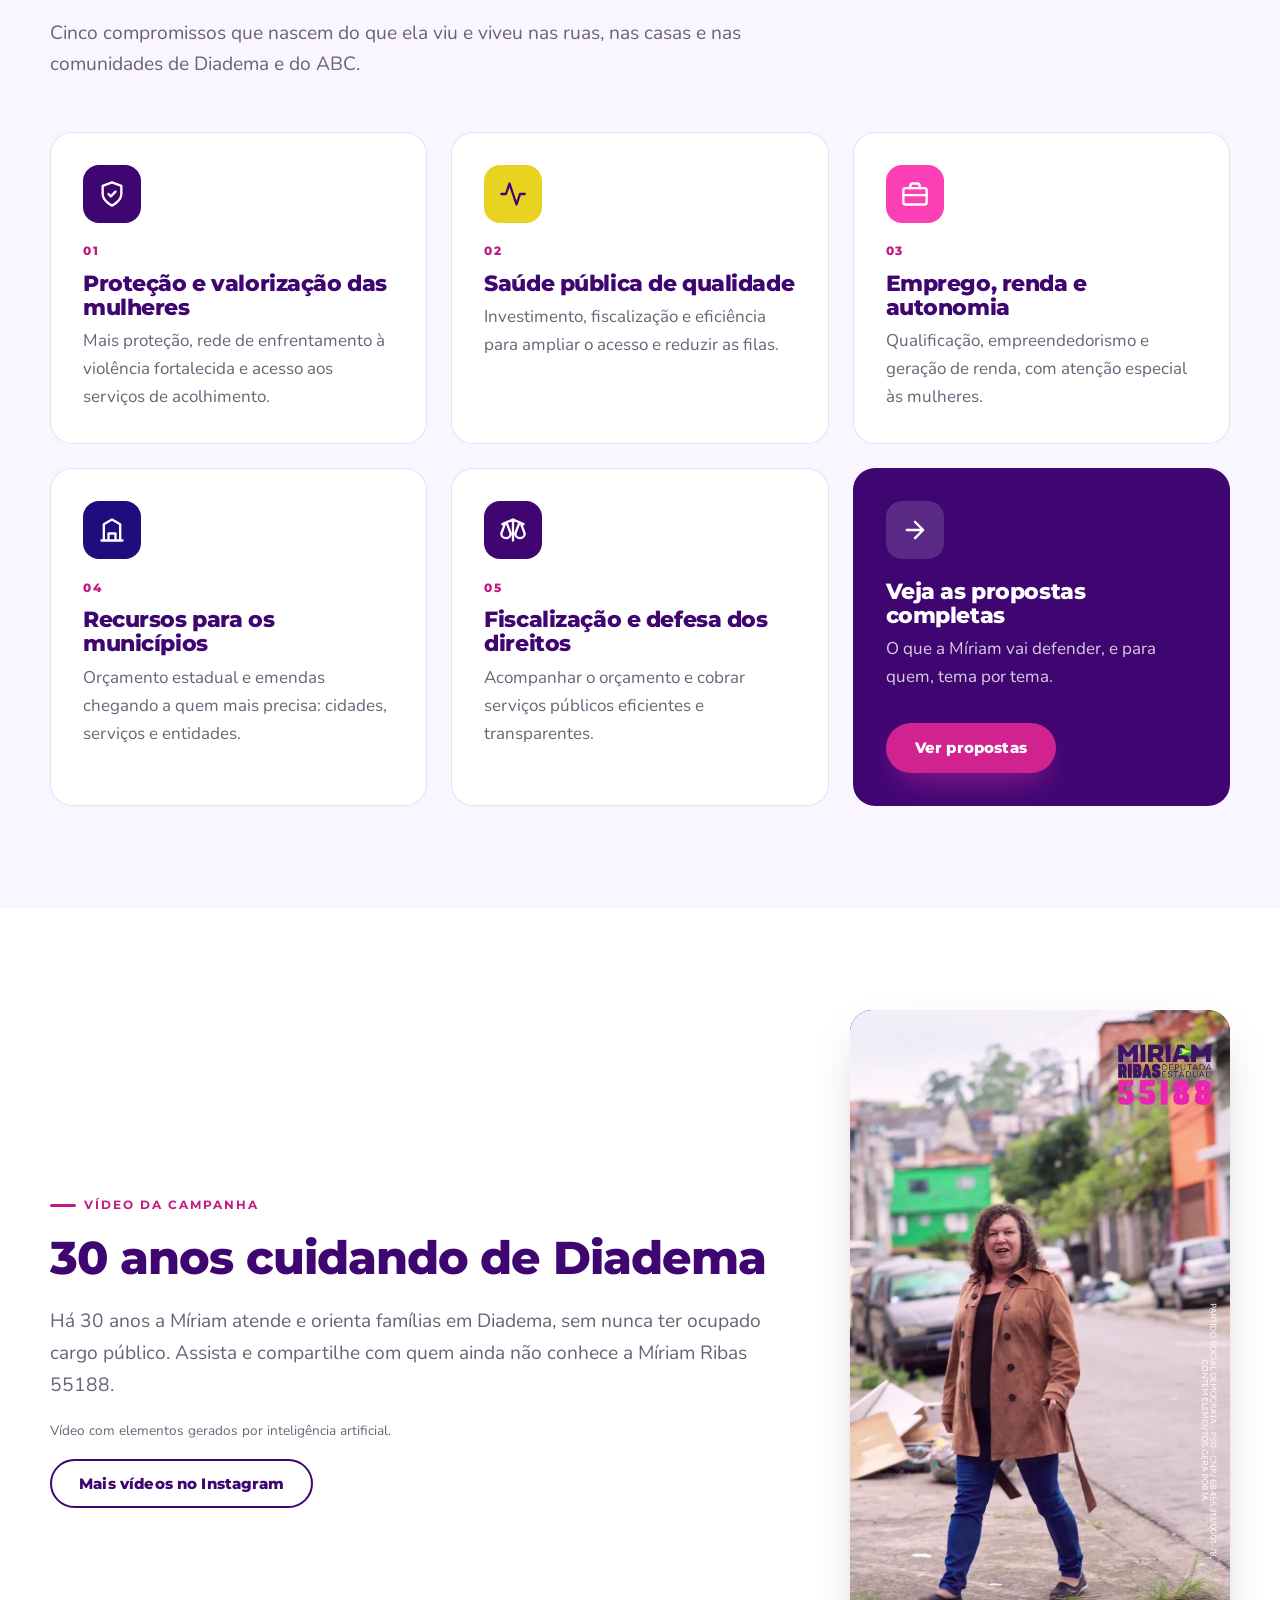
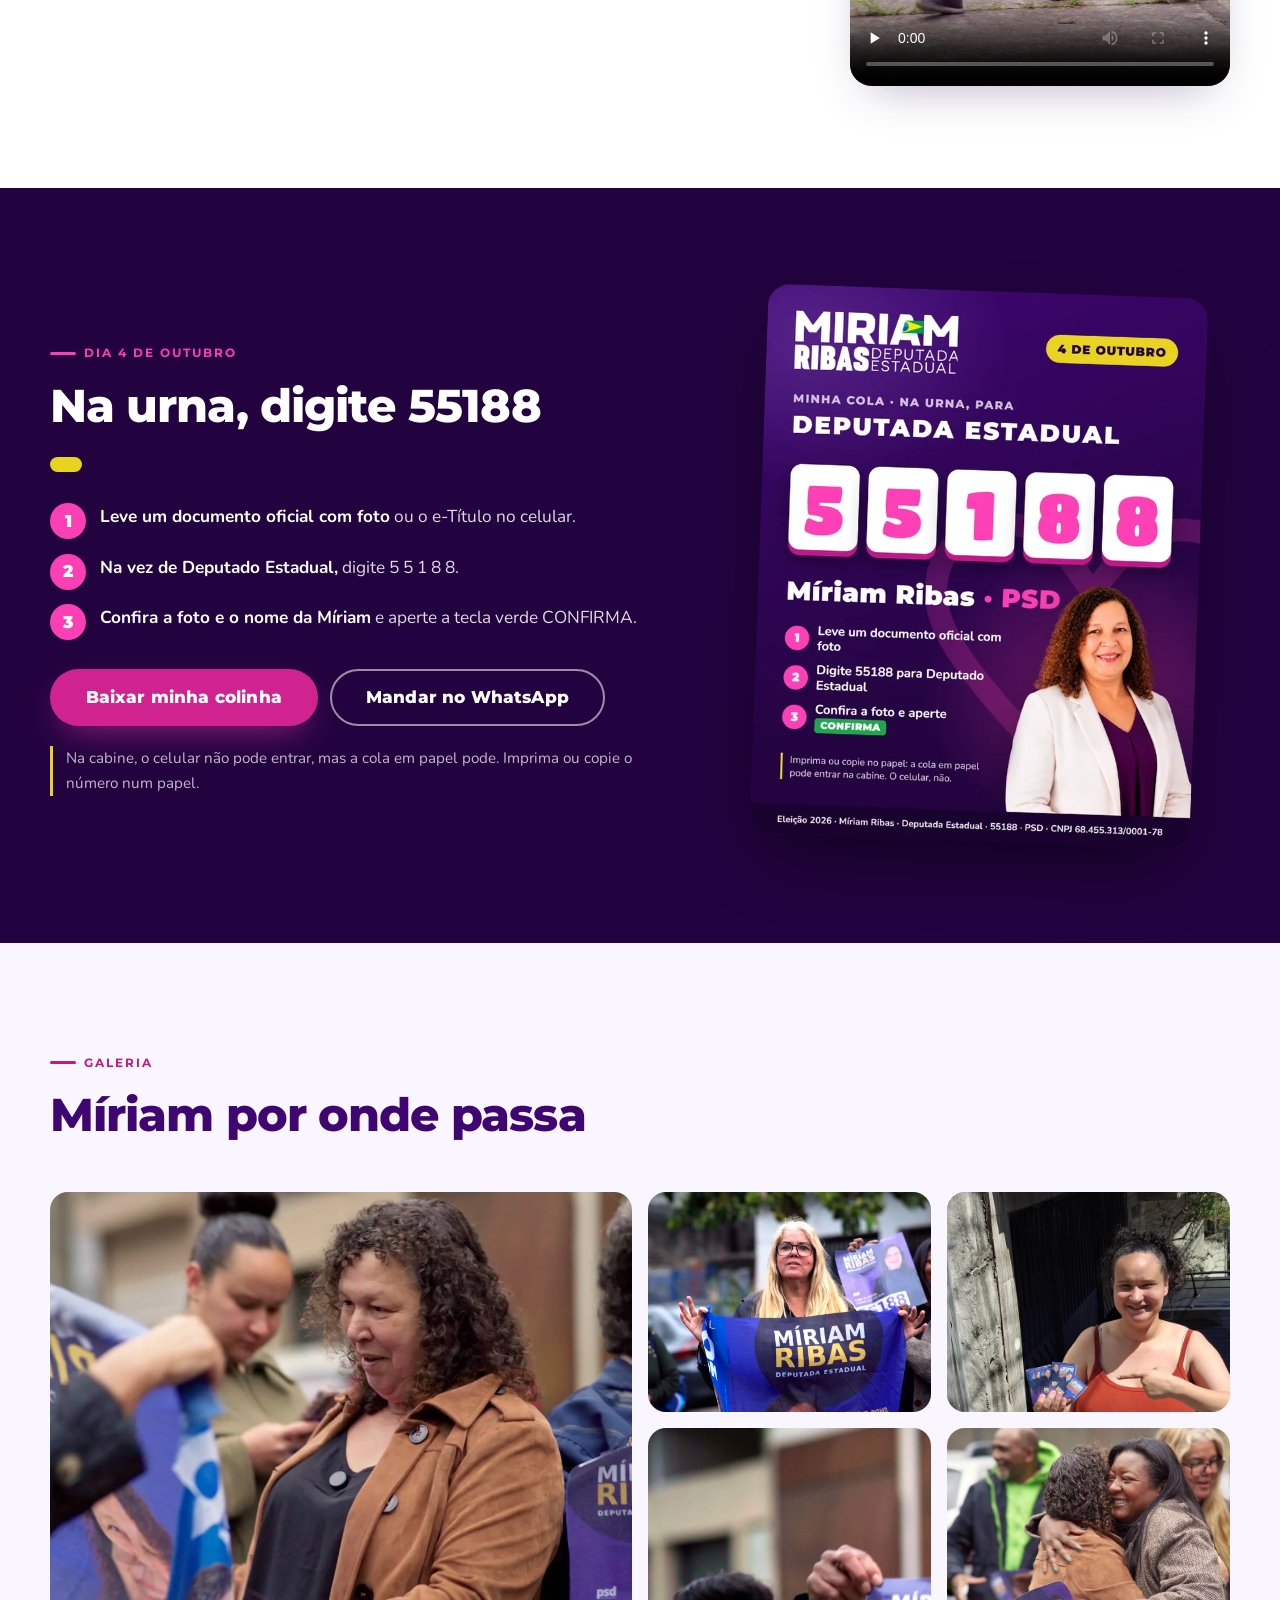
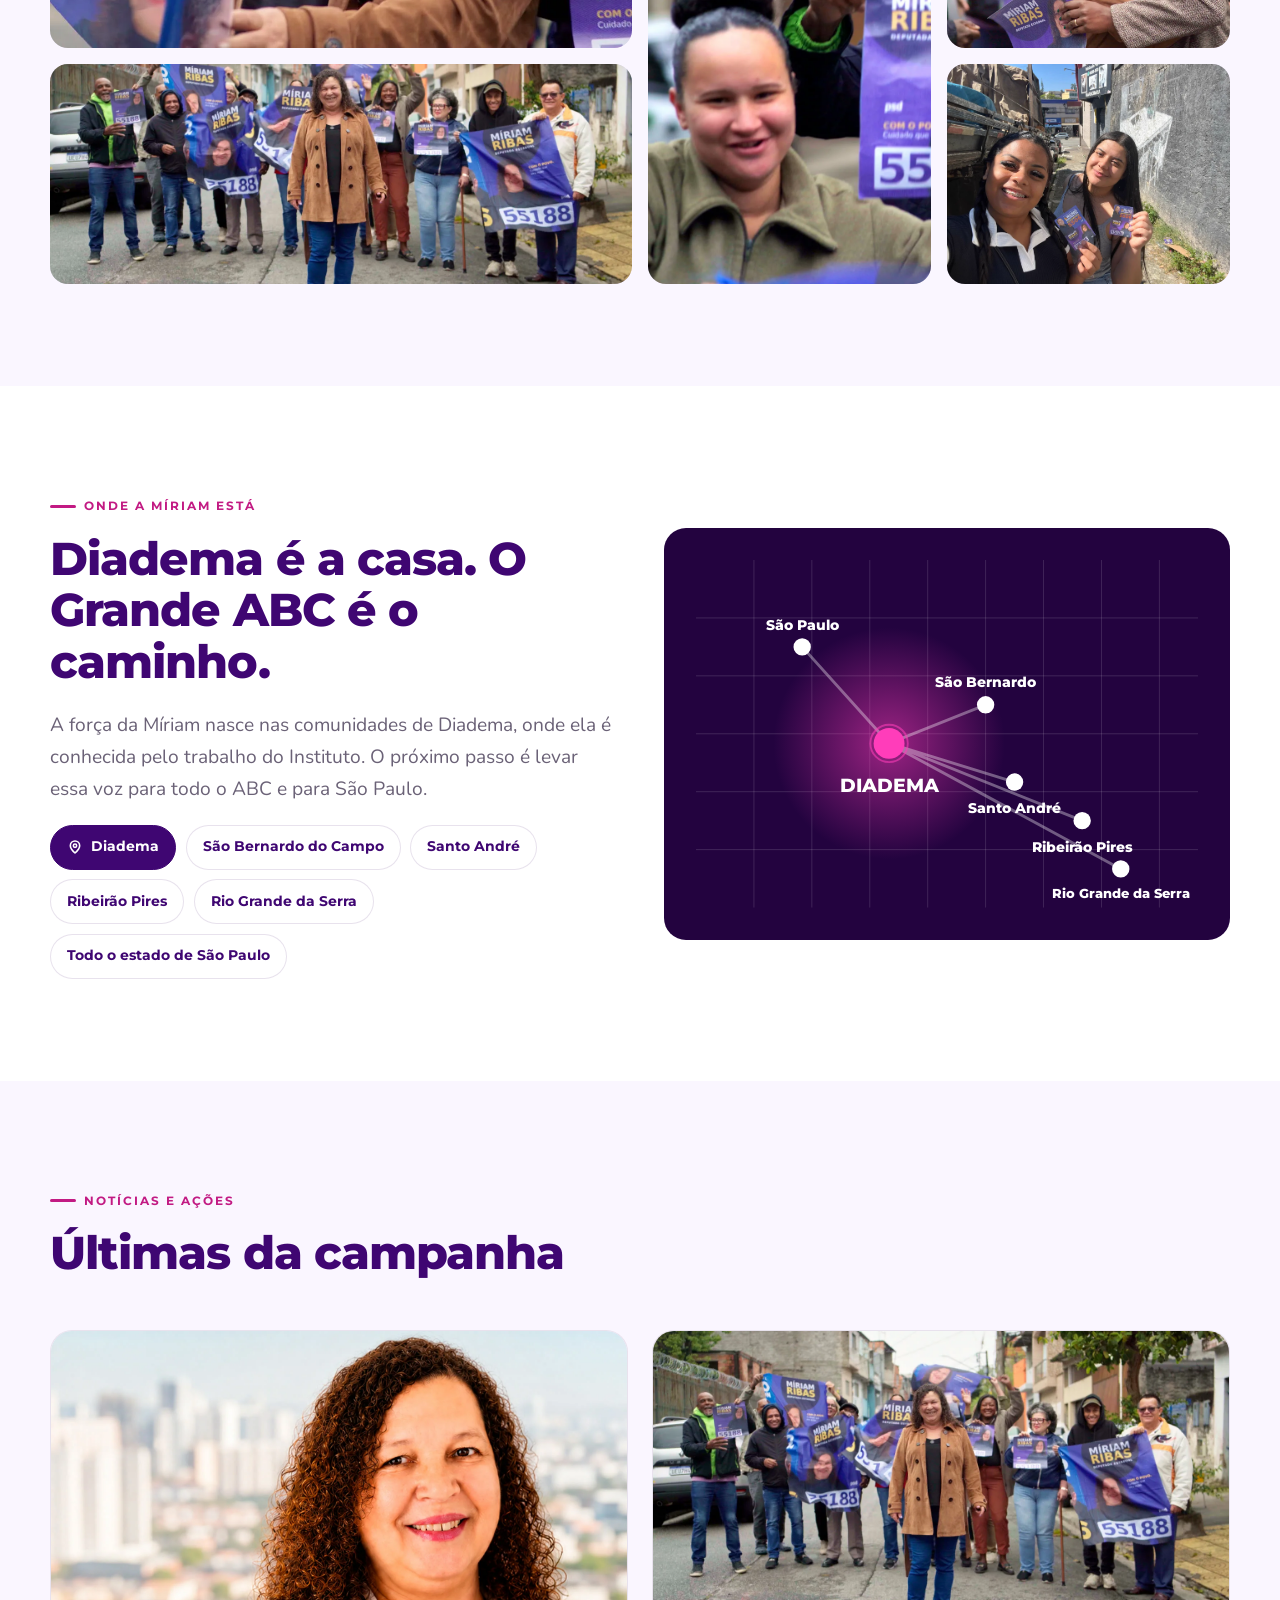
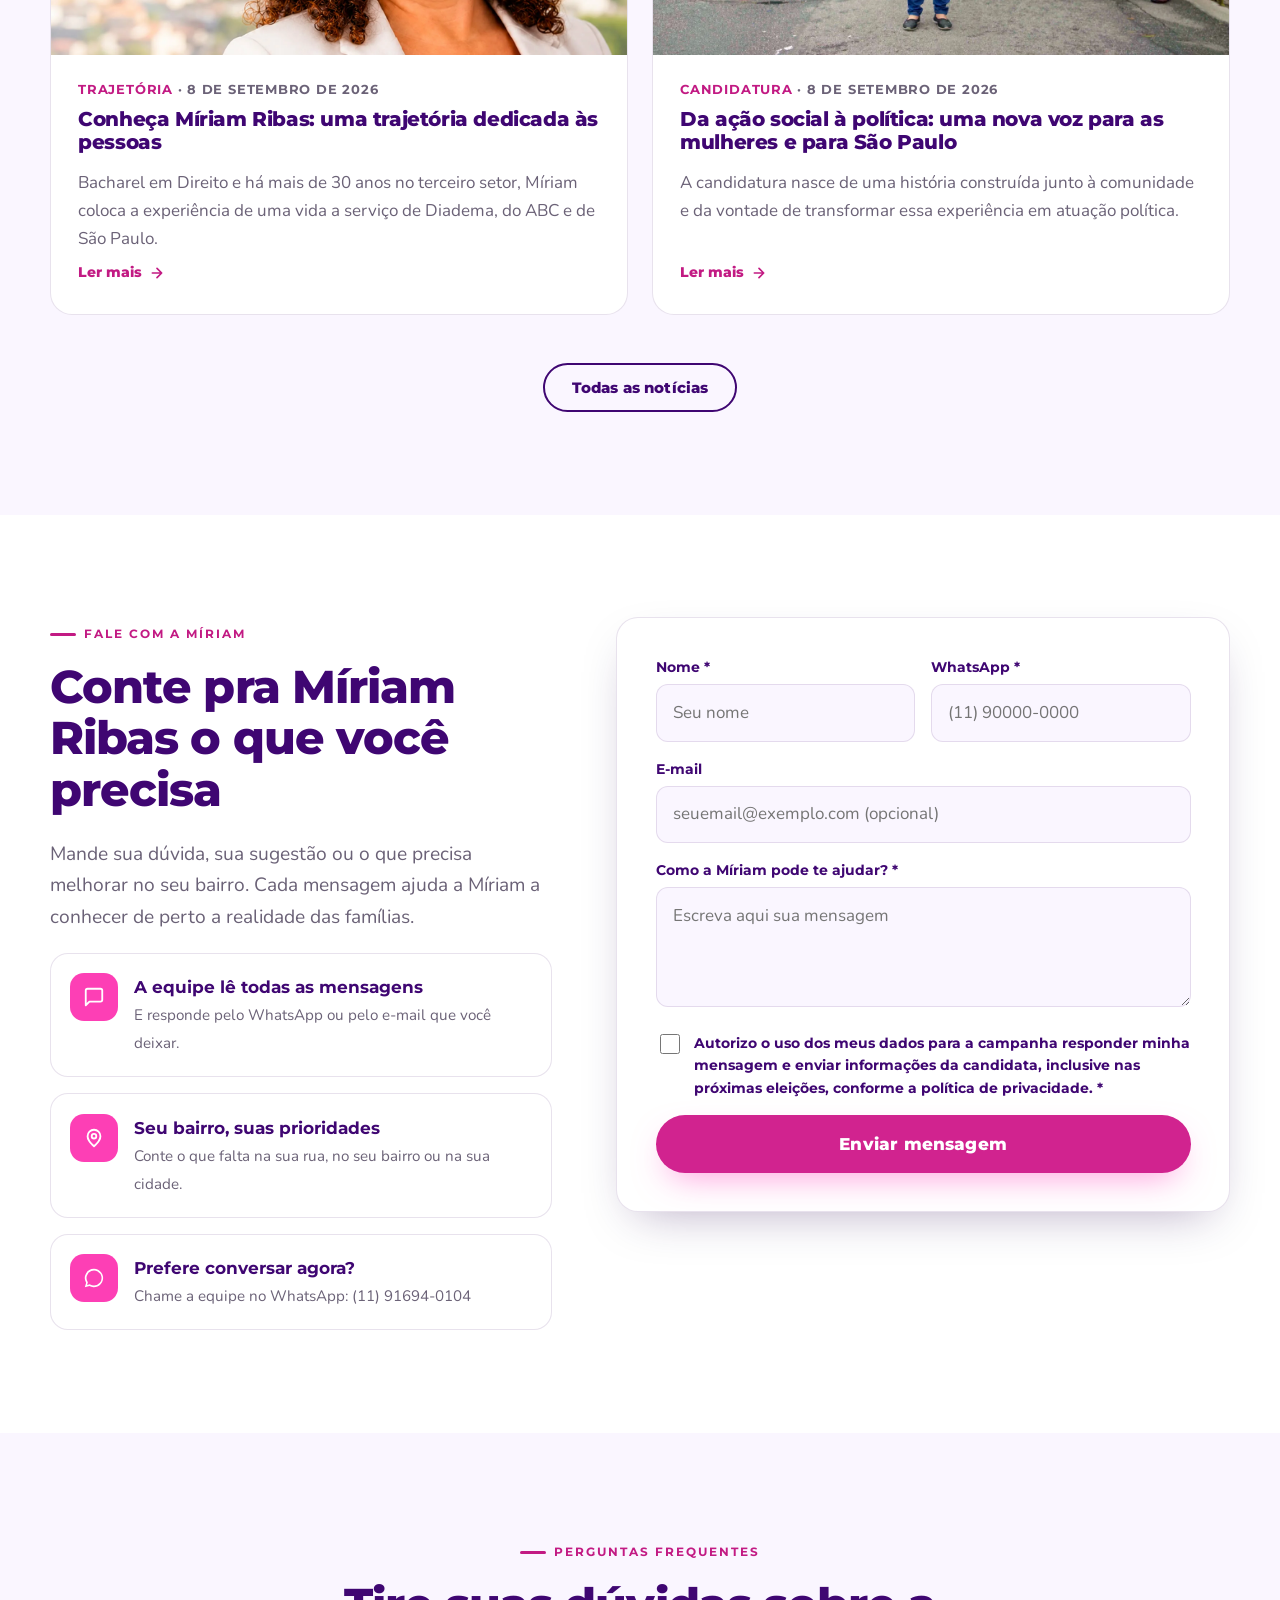
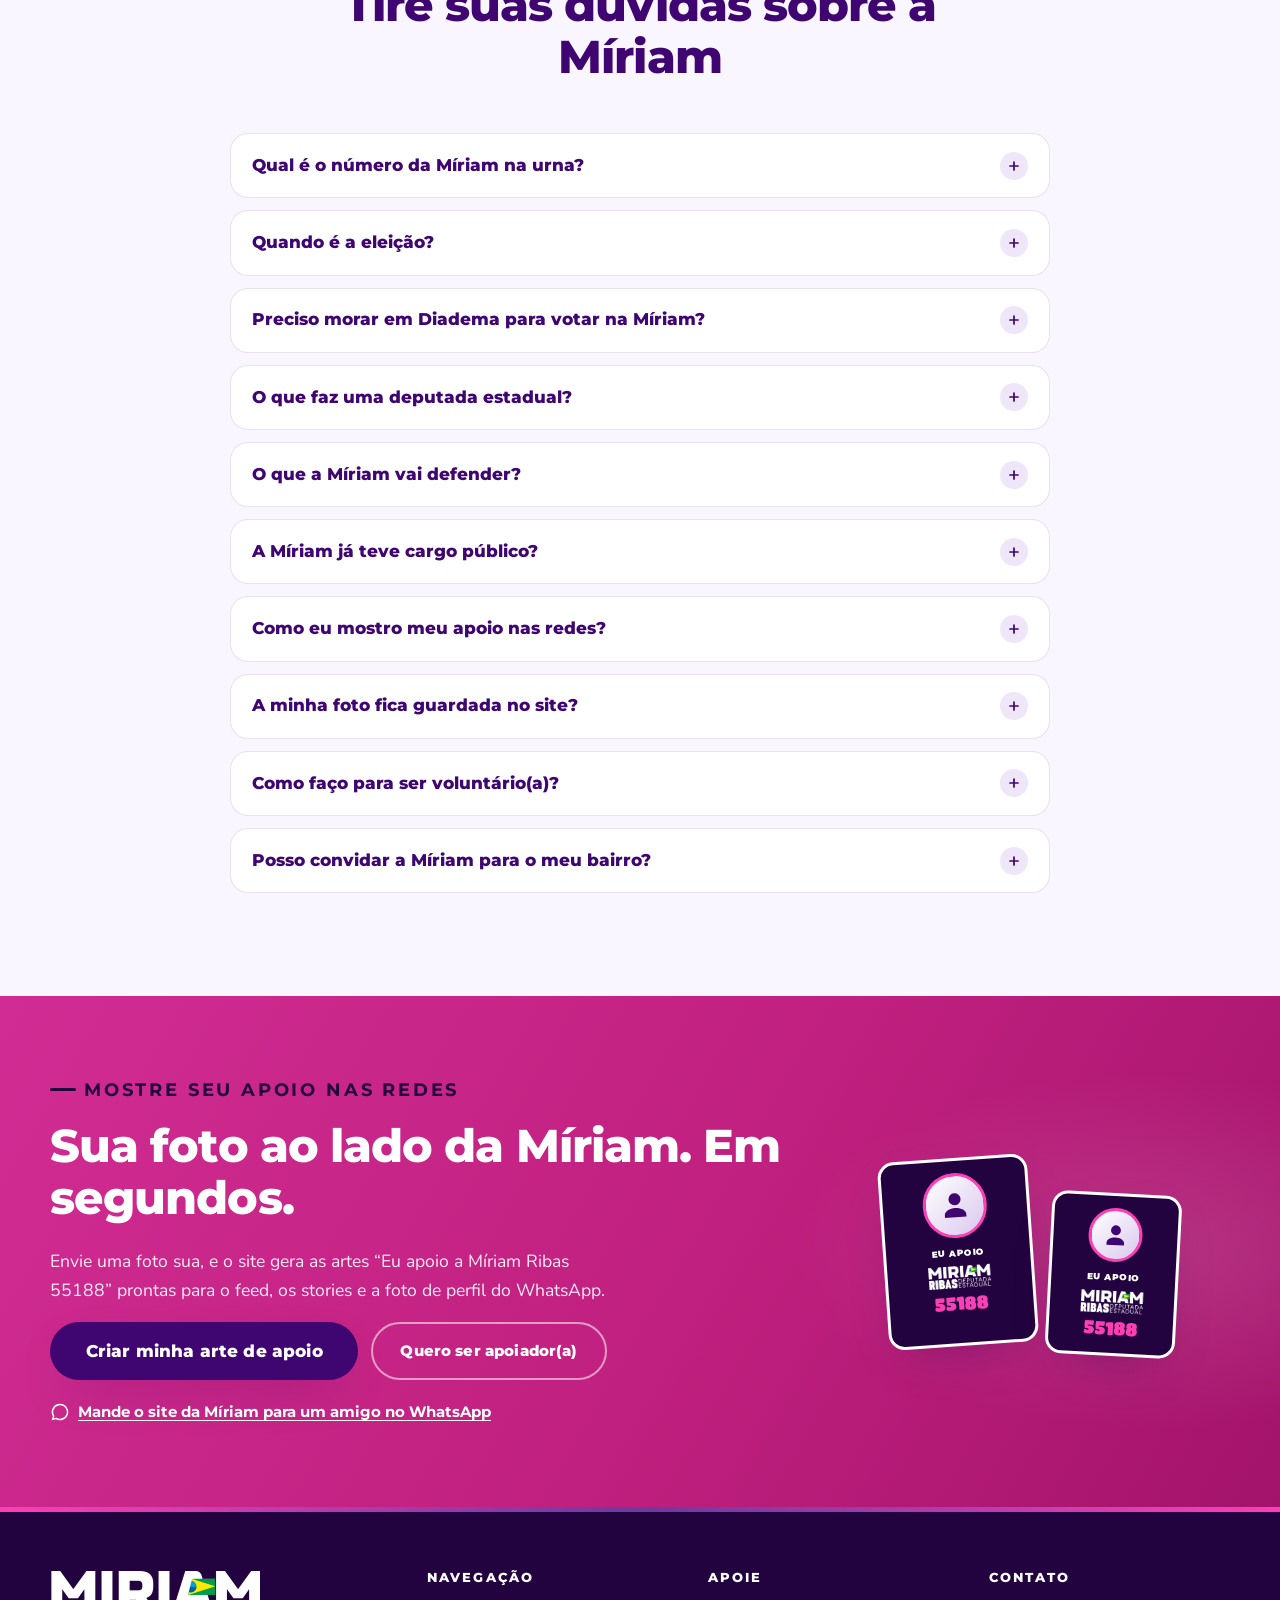
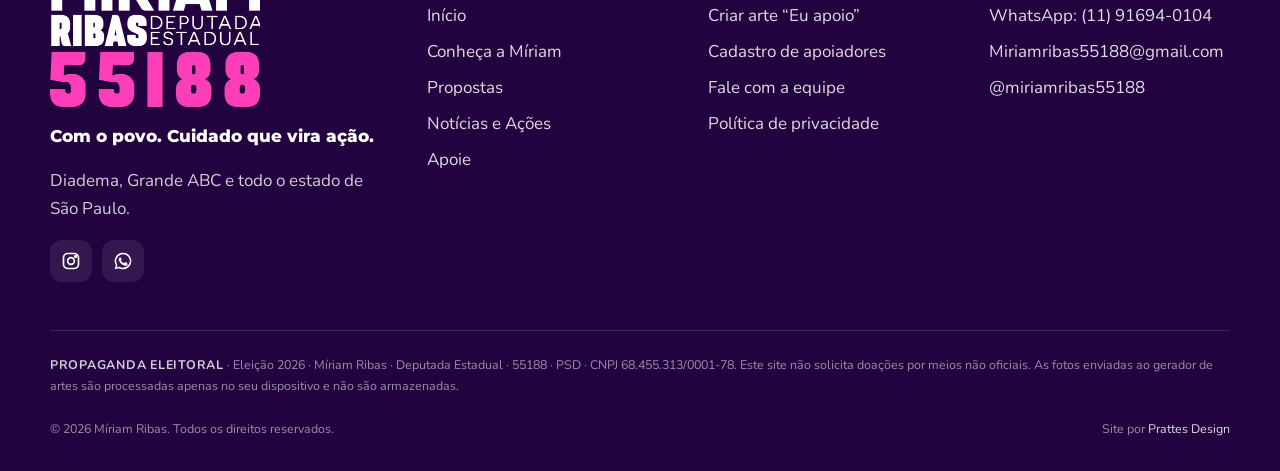
==== commit 956ce973: "Título aprovado pela coordenação e consentimento com prazo de 4 anos - Home: "Conte pra Míriam Ribas" ====
--- a/index.html
+++ b/index.html
@@ -396,7 +396,7 @@
     <div class="container contato">
       <div class="reveal">
         <p class="eyebrow">Fale com a Míriam</p>
-        <h2>Conte para a Míriam o que você precisa</h2>
+        <h2>Conte pra Míriam Ribas o que você precisa</h2>
         <p class="lead">Mande sua dúvida, sua sugestão ou o que precisa melhorar no seu bairro. Cada mensagem ajuda a Míriam a conhecer de perto a realidade das famílias.</p>
         <div class="contato__lista">
           <div class="contato__item">
@@ -420,7 +420,7 @@
         </div>
         <div class="campo"><label for="m-email">E-mail</label><input id="m-email" name="email" type="email" autocomplete="email" maxlength="120" placeholder="seuemail@exemplo.com (opcional)"></div>
         <div class="campo"><label for="m-msg">Como a Míriam pode te ajudar? *</label><textarea id="m-msg" name="mensagem" required maxlength="1500" placeholder="Escreva aqui sua mensagem"></textarea></div>
-        <div class="campo check"><input id="m-lgpd" name="lgpd" type="checkbox" required><label for="m-lgpd" style="margin:0">Autorizo o uso dos meus dados para a campanha responder minha mensagem, conforme a <a href="politica-de-privacidade.html">política de privacidade</a>. *</label></div>
+        <div class="campo check"><input id="m-lgpd" name="lgpd" type="checkbox" required><label for="m-lgpd" style="margin:0">Autorizo o uso dos meus dados para a campanha responder minha mensagem e enviar informações da candidata, inclusive nas próximas eleições, conforme a <a href="politica-de-privacidade.html">política de privacidade</a>. *</label></div>
         <input class="hp" type="text" name="site" tabindex="-1" autocomplete="off" aria-hidden="true">
         <button type="submit" class="btn btn--rosa btn--lg" style="width:100%">Enviar mensagem</button>
         <div class="form__msg" role="status" aria-live="polite"></div>
